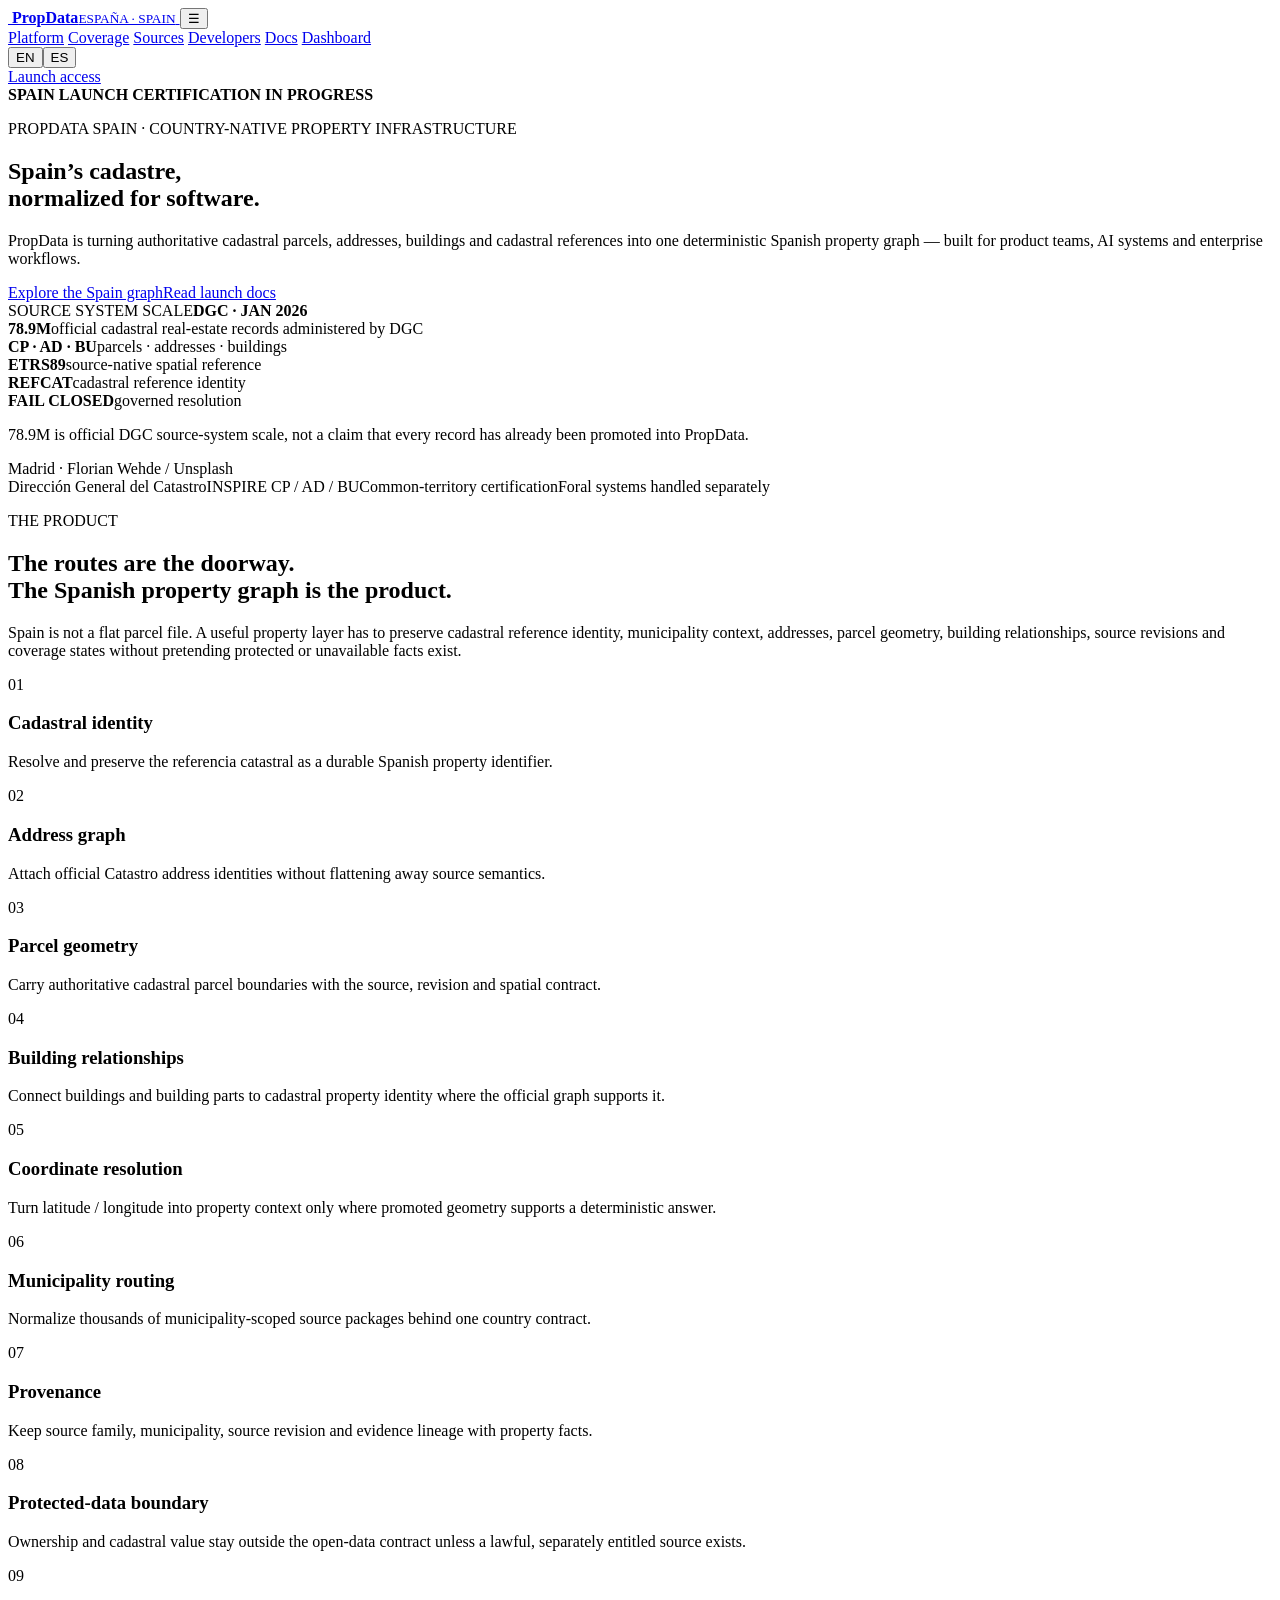
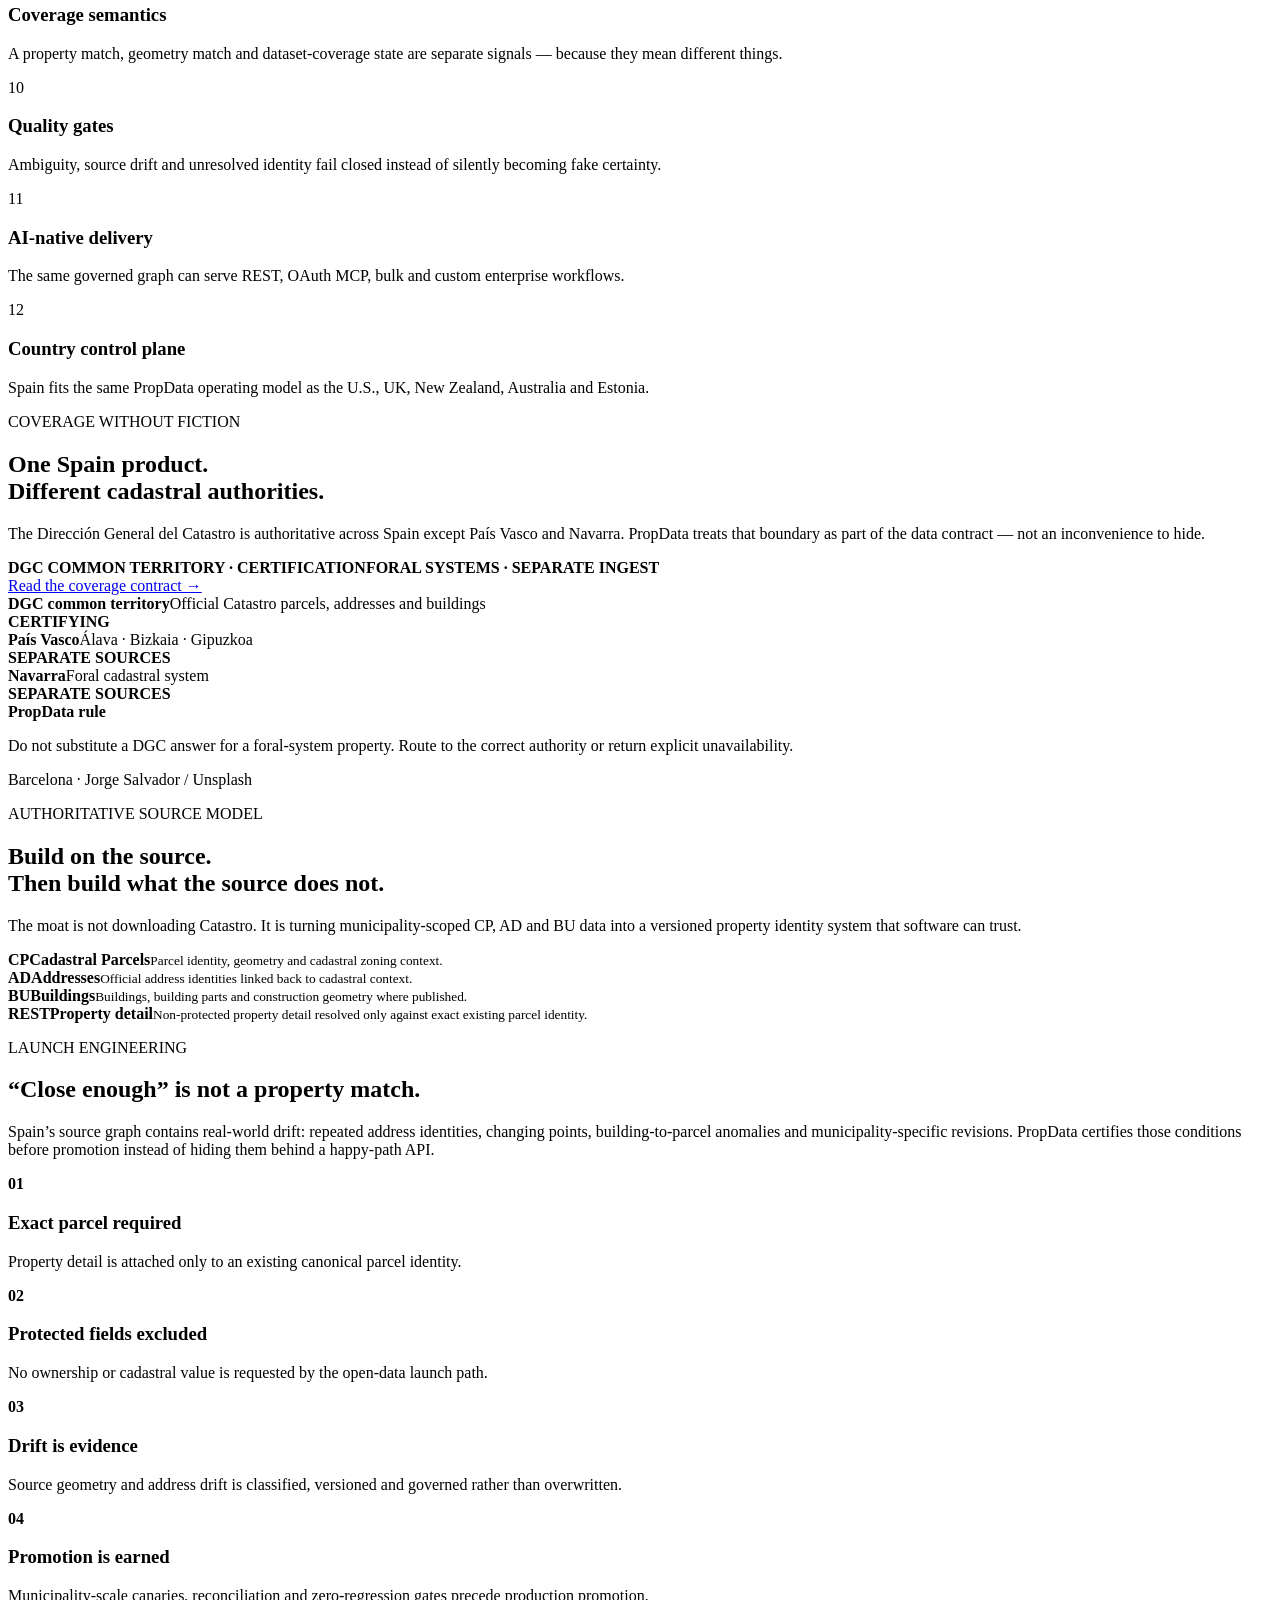
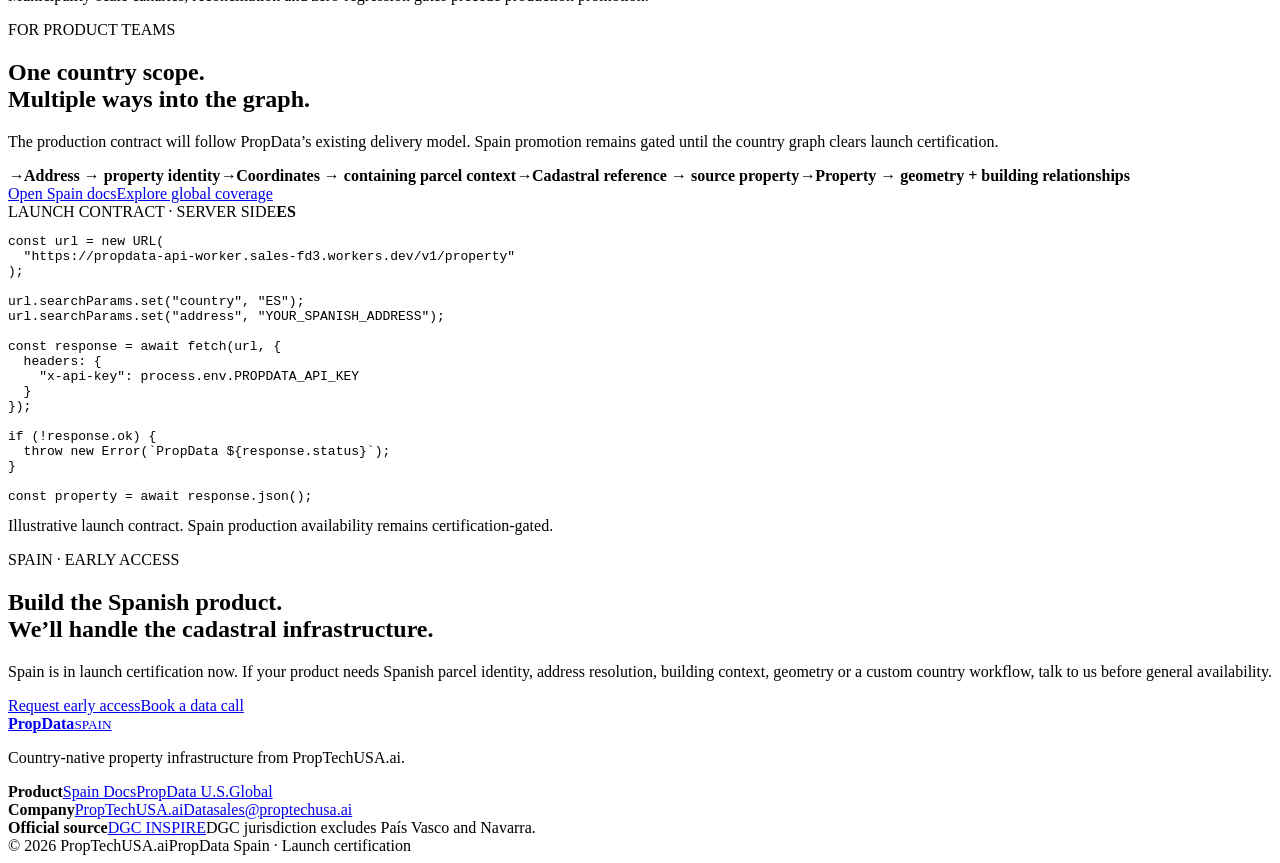
==== index.html @ 620a2d93 "Launch PropData Spain premium country site" ====
<!doctype html>
<html lang="en" data-lang="en">
<head>
<meta charset="utf-8">
<meta name="viewport" content="width=device-width,initial-scale=1,viewport-fit=cover">
<title>PropData Spain | Catastro Property Intelligence API</title>
<meta name="description" content="PropData Spain is the country-native property intelligence layer built on Spain's authoritative cadastral parcels, addresses, buildings and cadastral references — normalized for software, AI and enterprise workflows.">
<meta name="theme-color" content="#fffaf3">
<meta name="color-scheme" content="light">
<link rel="canonical" href="https://spain.proptechusa.ai/">
<link rel="icon" href="/favicon.svg" type="image/svg+xml">
<meta property="og:type" content="website">
<meta property="og:title" content="PropData Spain | Spain's cadastre, normalized for software">
<meta property="og:description" content="Country-native cadastral identity, addresses, buildings, geometry, provenance and governed delivery for Spain.">
<meta property="og:url" content="https://spain.proptechusa.ai/">
<meta property="og:image" content="https://images.unsplash.com/photo-1539037116277-4db20889f2d4?auto=format&fit=crop&fm=jpg&q=82&w=1800">
<meta name="twitter:card" content="summary_large_image">
<meta name="twitter:title" content="PropData Spain">
<meta name="twitter:description" content="Spain's cadastre, normalized for software.">
<meta name="twitter:image" content="https://images.unsplash.com/photo-1539037116277-4db20889f2d4?auto=format&fit=crop&fm=jpg&q=82&w=1800">
<link rel="stylesheet" href="/site.css">
<script type="application/ld+json">{
  "@context":"https://schema.org",
  "@graph":[
    {"@type":"Organization","@id":"https://proptechusa.ai/#organization","name":"PropTechUSA.ai","url":"https://proptechusa.ai/","email":"sales@proptechusa.ai"},
    {"@type":"WebAPI","name":"PropData Spain","url":"https://spain.proptechusa.ai/","description":"Country-native Spanish cadastral property intelligence for software, AI and enterprise workflows.","provider":{"@id":"https://proptechusa.ai/#organization"},"areaServed":{"@type":"Country","name":"Spain"},"documentation":"https://spain.proptechusa.ai/docs","termsOfService":"https://proptechusa.ai/terms"}
  ]
}</script>
</head>
<body>
<header class="topbar">
  <div class="shell nav-shell">
    <a class="brand" href="/" aria-label="PropData Spain home">
      <img src="/favicon.svg" alt="">
      <span><strong>PropData</strong><small>ESPAÑA · SPAIN</small></span>
    </a>
    <button class="menu" id="menu" type="button" aria-label="Open navigation">☰</button>
    <nav class="nav-links" id="nav">
      <a href="#platform" data-i18n="nav.platform">Platform</a>
      <a href="#coverage" data-i18n="nav.coverage">Coverage</a>
      <a href="#sources" data-i18n="nav.sources">Sources</a>
      <a href="#developers" data-i18n="nav.developers">Developers</a>
      <a href="/docs" data-i18n="nav.docs">Docs</a>
      <a href="https://propdata.proptechusa.ai/dashboard" data-i18n="nav.dashboard">Dashboard</a>
    </nav>
    <div class="nav-actions">
      <div class="lang-switch" aria-label="Language"><button class="active" data-lang="en" type="button">EN</button><button data-lang="es" type="button">ES</button></div>
      <a class="nav-cta" href="#launch" data-i18n="nav.access">Launch access</a>
    </div>
  </div>
</header>
<main>
<section class="hero">
  <div class="hero-image" role="img" aria-label="Aerial view of Gran Via and central Madrid"></div>
  <div class="hero-shade"></div>
  <div class="shell hero-inner">
    <div class="hero-copy">
      <div class="status-chip"><span></span><b data-i18n="hero.status">SPAIN LAUNCH CERTIFICATION IN PROGRESS</b></div>
      <p class="eyebrow light" data-i18n="hero.eyebrow">PROPDATA SPAIN · COUNTRY-NATIVE PROPERTY INFRASTRUCTURE</p>
      <h1 data-i18n="hero.title">Spain’s cadastre,<br>normalized for software.</h1>
      <p class="hero-lede" data-i18n="hero.lede">PropData is turning authoritative cadastral parcels, addresses, buildings and cadastral references into one deterministic Spanish property graph — built for product teams, AI systems and enterprise workflows.</p>
      <div class="hero-actions"><a class="btn primary" href="#platform" data-i18n="hero.cta1">Explore the Spain graph</a><a class="btn ghost" href="/docs" data-i18n="hero.cta2">Read launch docs</a></div>
    </div>
    <aside class="hero-proof" aria-label="Spain source and launch facts">
      <div class="proof-head"><span data-i18n="proof.label">SOURCE SYSTEM SCALE</span><b>DGC · JAN 2026</b></div>
      <div class="proof-stat"><strong>78.9M</strong><span data-i18n="proof.records">official cadastral real-estate records administered by DGC</span></div>
      <div class="proof-grid">
        <div><b>CP · AD · BU</b><span data-i18n="proof.families">parcels · addresses · buildings</span></div>
        <div><b>ETRS89</b><span data-i18n="proof.crs">source-native spatial reference</span></div>
        <div><b>REFCAT</b><span data-i18n="proof.id">cadastral reference identity</span></div>
        <div><b>FAIL CLOSED</b><span data-i18n="proof.governance">governed resolution</span></div>
      </div>
      <p class="proof-note" data-i18n="proof.note">78.9M is official DGC source-system scale, not a claim that every record has already been promoted into PropData.</p>
    </aside>
  </div>
  <div class="source-credit">Madrid · Florian Wehde / Unsplash</div>
</section>
<section class="signal-strip"><div class="shell signal-inner"><span>Dirección General del Catastro</span><i></i><span>INSPIRE CP / AD / BU</span><i></i><span data-i18n="signal.common">Common-territory certification</span><i></i><span data-i18n="signal.foral">Foral systems handled separately</span></div></section>

<section class="section intro" id="platform">
  <div class="shell">
    <div class="section-head split"><div><p class="eyebrow" data-i18n="platform.eyebrow">THE PRODUCT</p><h2 data-i18n="platform.title">The routes are the doorway.<br>The Spanish property graph is the product.</h2></div><p data-i18n="platform.copy">Spain is not a flat parcel file. A useful property layer has to preserve cadastral reference identity, municipality context, addresses, parcel geometry, building relationships, source revisions and coverage states without pretending protected or unavailable facts exist.</p></div>
    <div class="cap-grid">
      <article><span>01</span><h3 data-i18n="cap1.title">Cadastral identity</h3><p data-i18n="cap1.copy">Resolve and preserve the referencia catastral as a durable Spanish property identifier.</p></article>
      <article><span>02</span><h3 data-i18n="cap2.title">Address graph</h3><p data-i18n="cap2.copy">Attach official Catastro address identities without flattening away source semantics.</p></article>
      <article><span>03</span><h3 data-i18n="cap3.title">Parcel geometry</h3><p data-i18n="cap3.copy">Carry authoritative cadastral parcel boundaries with the source, revision and spatial contract.</p></article>
      <article><span>04</span><h3 data-i18n="cap4.title">Building relationships</h3><p data-i18n="cap4.copy">Connect buildings and building parts to cadastral property identity where the official graph supports it.</p></article>
      <article><span>05</span><h3 data-i18n="cap5.title">Coordinate resolution</h3><p data-i18n="cap5.copy">Turn latitude / longitude into property context only where promoted geometry supports a deterministic answer.</p></article>
      <article><span>06</span><h3 data-i18n="cap6.title">Municipality routing</h3><p data-i18n="cap6.copy">Normalize thousands of municipality-scoped source packages behind one country contract.</p></article>
      <article><span>07</span><h3 data-i18n="cap7.title">Provenance</h3><p data-i18n="cap7.copy">Keep source family, municipality, source revision and evidence lineage with property facts.</p></article>
      <article><span>08</span><h3 data-i18n="cap8.title">Protected-data boundary</h3><p data-i18n="cap8.copy">Ownership and cadastral value stay outside the open-data contract unless a lawful, separately entitled source exists.</p></article>
      <article><span>09</span><h3 data-i18n="cap9.title">Coverage semantics</h3><p data-i18n="cap9.copy">A property match, geometry match and dataset-coverage state are separate signals — because they mean different things.</p></article>
      <article><span>10</span><h3 data-i18n="cap10.title">Quality gates</h3><p data-i18n="cap10.copy">Ambiguity, source drift and unresolved identity fail closed instead of silently becoming fake certainty.</p></article>
      <article><span>11</span><h3 data-i18n="cap11.title">AI-native delivery</h3><p data-i18n="cap11.copy">The same governed graph can serve REST, OAuth MCP, bulk and custom enterprise workflows.</p></article>
      <article><span>12</span><h3 data-i18n="cap12.title">Country control plane</h3><p data-i18n="cap12.copy">Spain fits the same PropData operating model as the U.S., UK, New Zealand, Australia and Estonia.</p></article>
    </div>
  </div>
</section>

<section class="section territory" id="coverage">
  <div class="shell territory-grid">
    <div class="territory-copy"><p class="eyebrow" data-i18n="coverage.eyebrow">COVERAGE WITHOUT FICTION</p><h2 data-i18n="coverage.title">One Spain product.<br>Different cadastral authorities.</h2><p data-i18n="coverage.copy">The Dirección General del Catastro is authoritative across Spain except País Vasco and Navarra. PropData treats that boundary as part of the data contract — not an inconvenience to hide.</p><div class="coverage-legend"><span class="live"><i></i><b data-i18n="coverage.live">DGC COMMON TERRITORY · CERTIFICATION</b></span><span class="next"><i></i><b data-i18n="coverage.next">FORAL SYSTEMS · SEPARATE INGEST</b></span></div><a class="text-link" href="/docs#coverage" data-i18n="coverage.link">Read the coverage contract →</a></div>
    <div class="territory-panel">
      <div class="territory-row primary"><div><b data-i18n="coverage.dgc">DGC common territory</b><span data-i18n="coverage.dgcCopy">Official Catastro parcels, addresses and buildings</span></div><strong data-i18n="coverage.certifying">CERTIFYING</strong></div>
      <div class="territory-row"><div><b>País Vasco</b><span>Álava · Bizkaia · Gipuzkoa</span></div><strong data-i18n="coverage.separate">SEPARATE SOURCES</strong></div>
      <div class="territory-row"><div><b>Navarra</b><span data-i18n="coverage.navarraCopy">Foral cadastral system</span></div><strong data-i18n="coverage.separate">SEPARATE SOURCES</strong></div>
      <div class="territory-foot"><b data-i18n="coverage.rule">PropData rule</b><p data-i18n="coverage.ruleCopy">Do not substitute a DGC answer for a foral-system property. Route to the correct authority or return explicit unavailability.</p></div>
    </div>
  </div>
</section>

<section class="section source-section" id="sources">
  <div class="shell">
    <div class="source-grid">
      <div class="source-image" role="img" aria-label="Aerial view of Eixample in Barcelona"><span>Barcelona · Jorge Salvador / Unsplash</span></div>
      <div class="source-copy"><p class="eyebrow" data-i18n="sources.eyebrow">AUTHORITATIVE SOURCE MODEL</p><h2 data-i18n="sources.title">Build on the source.<br>Then build what the source does not.</h2><p data-i18n="sources.copy">The moat is not downloading Catastro. It is turning municipality-scoped CP, AD and BU data into a versioned property identity system that software can trust.</p><div class="source-list"><div><b>CP</b><span><strong data-i18n="sources.cp">Cadastral Parcels</strong><small data-i18n="sources.cpCopy">Parcel identity, geometry and cadastral zoning context.</small></span></div><div><b>AD</b><span><strong data-i18n="sources.ad">Addresses</strong><small data-i18n="sources.adCopy">Official address identities linked back to cadastral context.</small></span></div><div><b>BU</b><span><strong data-i18n="sources.bu">Buildings</strong><small data-i18n="sources.buCopy">Buildings, building parts and construction geometry where published.</small></span></div><div><b>REST</b><span><strong data-i18n="sources.rest">Property detail</strong><small data-i18n="sources.restCopy">Non-protected property detail resolved only against exact existing parcel identity.</small></span></div></div></div>
    </div>
  </div>
</section>

<section class="section engineering">
  <div class="shell">
    <div class="section-head split"><div><p class="eyebrow" data-i18n="engineering.eyebrow">LAUNCH ENGINEERING</p><h2 data-i18n="engineering.title">“Close enough” is not a property match.</h2></div><p data-i18n="engineering.copy">Spain’s source graph contains real-world drift: repeated address identities, changing points, building-to-parcel anomalies and municipality-specific revisions. PropData certifies those conditions before promotion instead of hiding them behind a happy-path API.</p></div>
    <div class="engineering-grid"><article><b>01</b><h3 data-i18n="eng1.title">Exact parcel required</h3><p data-i18n="eng1.copy">Property detail is attached only to an existing canonical parcel identity.</p></article><article><b>02</b><h3 data-i18n="eng2.title">Protected fields excluded</h3><p data-i18n="eng2.copy">No ownership or cadastral value is requested by the open-data launch path.</p></article><article><b>03</b><h3 data-i18n="eng3.title">Drift is evidence</h3><p data-i18n="eng3.copy">Source geometry and address drift is classified, versioned and governed rather than overwritten.</p></article><article><b>04</b><h3 data-i18n="eng4.title">Promotion is earned</h3><p data-i18n="eng4.copy">Municipality-scale canaries, reconciliation and zero-regression gates precede production promotion.</p></article></div>
  </div>
</section>

<section class="section developers" id="developers">
  <div class="shell dev-grid">
    <div><p class="eyebrow" data-i18n="developers.eyebrow">FOR PRODUCT TEAMS</p><h2 data-i18n="developers.title">One country scope.<br>Multiple ways into the graph.</h2><p data-i18n="developers.copy">The production contract will follow PropData’s existing delivery model. Spain promotion remains gated until the country graph clears launch certification.</p><div class="dev-points"><span><i>→</i><b data-i18n="developers.p1">Address → property identity</b></span><span><i>→</i><b data-i18n="developers.p2">Coordinates → containing parcel context</b></span><span><i>→</i><b data-i18n="developers.p3">Cadastral reference → source property</b></span><span><i>→</i><b data-i18n="developers.p4">Property → geometry + building relationships</b></span></div><div class="hero-actions"><a class="btn dark" href="/docs" data-i18n="developers.docs">Open Spain docs</a><a class="btn outline" href="https://global.proptechusa.ai/" data-i18n="developers.global">Explore global coverage</a></div></div>
    <div class="code-window"><div class="code-head"><span>LAUNCH CONTRACT · SERVER SIDE</span><b>ES</b></div><pre><code>const url = new URL(
  "https://propdata-api-worker.sales-fd3.workers.dev/v1/property"
);

url.searchParams.set("country", "ES");
url.searchParams.set("address", "YOUR_SPANISH_ADDRESS");

const response = await fetch(url, {
  headers: {
    "x-api-key": process.env.PROPDATA_API_KEY
  }
});

if (!response.ok) {
  throw new Error(`PropData ${response.status}`);
}

const property = await response.json();</code></pre><div class="code-foot" data-i18n="developers.codeNote">Illustrative launch contract. Spain production availability remains certification-gated.</div></div>
  </div>
</section>

<section class="section launch" id="launch">
  <div class="shell launch-card"><div><p class="eyebrow light" data-i18n="launch.eyebrow">SPAIN · EARLY ACCESS</p><h2 data-i18n="launch.title">Build the Spanish product.<br>We’ll handle the cadastral infrastructure.</h2><p data-i18n="launch.copy">Spain is in launch certification now. If your product needs Spanish parcel identity, address resolution, building context, geometry or a custom country workflow, talk to us before general availability.</p></div><div class="launch-actions"><a class="btn white" href="mailto:sales@proptechusa.ai?subject=PropData%20Spain%20Early%20Access" data-i18n="launch.cta1">Request early access</a><a class="btn transparent" href="https://calendly.com/proptechusa" data-i18n="launch.cta2">Book a data call</a></div></div>
</section>
</main>
<footer class="footer"><div class="shell footer-grid"><div><a class="brand footer-brand" href="/"><img src="/favicon.svg" alt=""><span><strong>PropData</strong><small>SPAIN</small></span></a><p data-i18n="footer.copy">Country-native property infrastructure from PropTechUSA.ai.</p></div><div><b data-i18n="footer.product">Product</b><a href="/docs">Spain Docs</a><a href="https://propdata.proptechusa.ai/">PropData U.S.</a><a href="https://global.proptechusa.ai/">Global</a></div><div><b data-i18n="footer.company">Company</b><a href="https://proptechusa.ai/">PropTechUSA.ai</a><a href="https://data.proptechusa.ai/">Data</a><a href="mailto:sales@proptechusa.ai">sales@proptechusa.ai</a></div><div><b data-i18n="footer.source">Official source</b><a href="https://www.catastro.hacienda.gob.es/webinspire/index.html" rel="noopener">DGC INSPIRE</a><span data-i18n="footer.boundary">DGC jurisdiction excludes País Vasco and Navarra.</span></div></div><div class="shell footer-bottom"><span>© 2026 PropTechUSA.ai</span><span>PropData Spain · Launch certification</span></div></footer>
<script src="/site.js" defer></script>
</body>
</html>
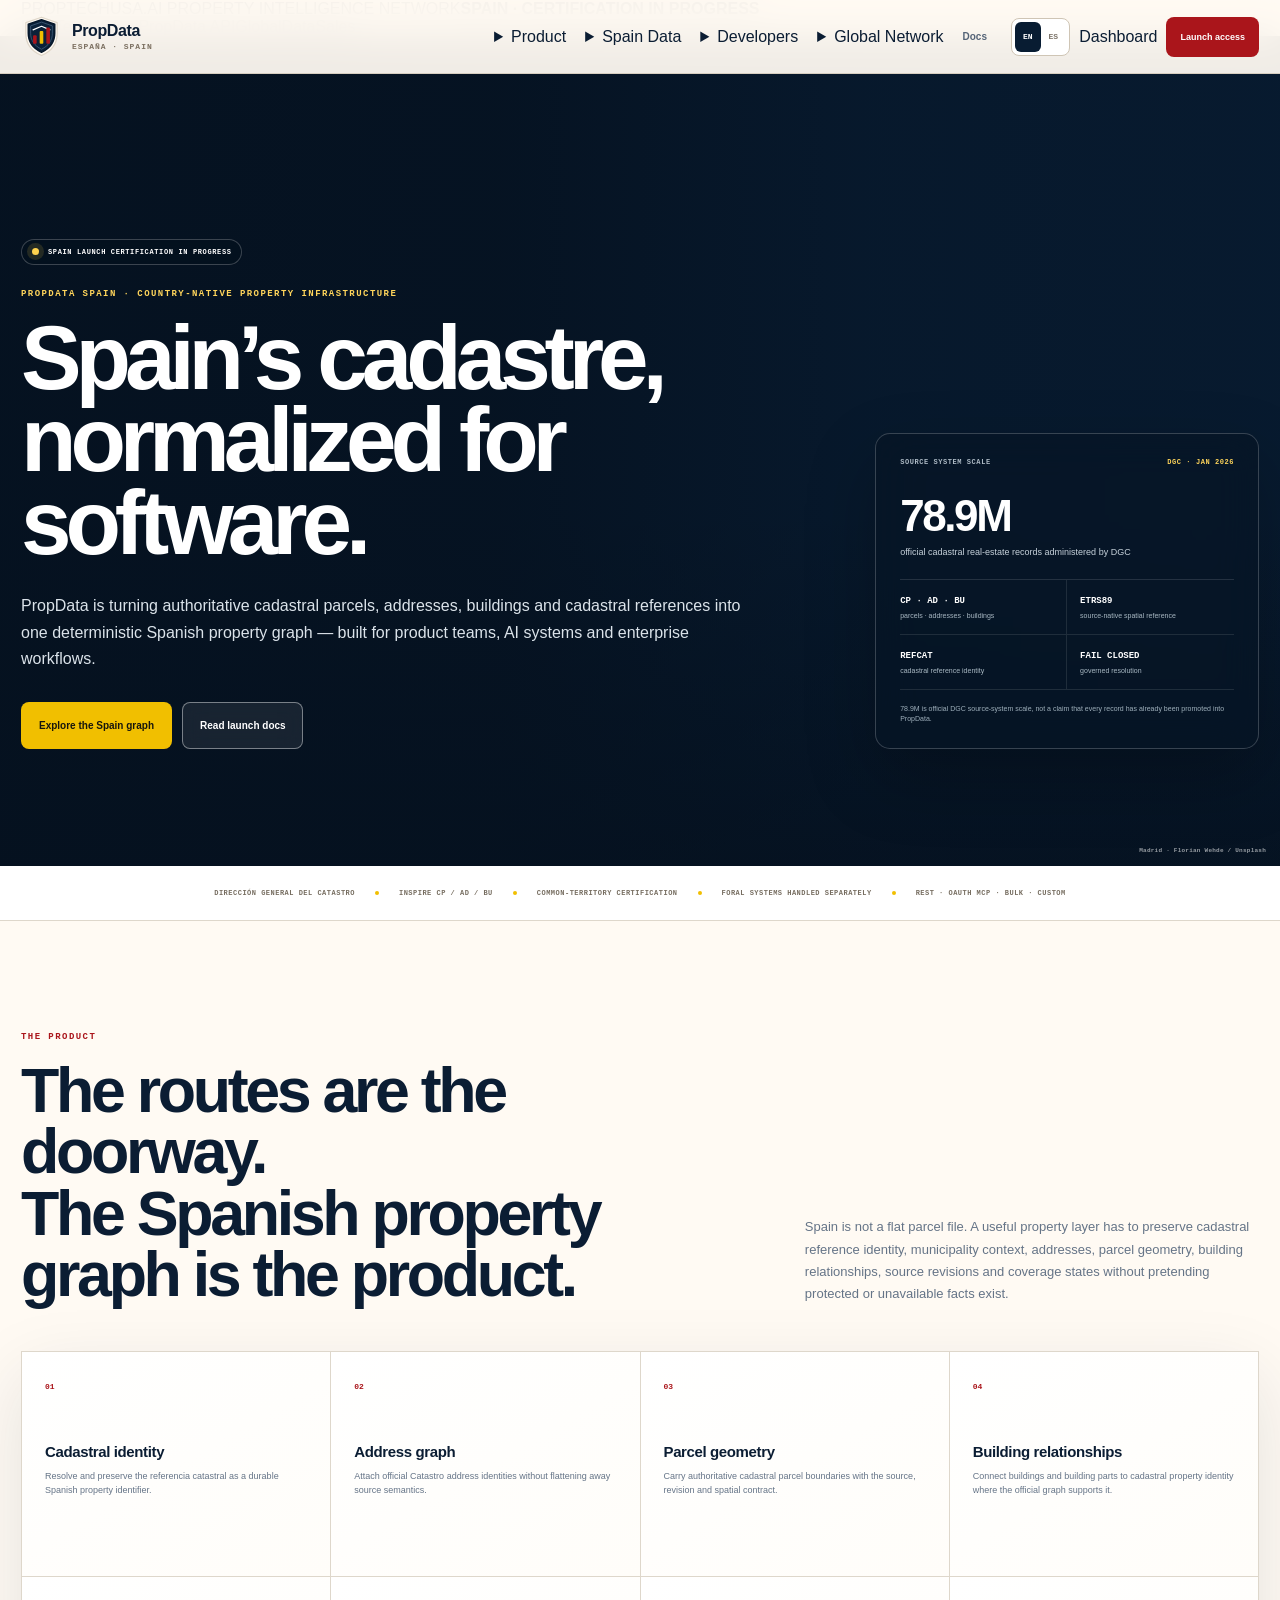
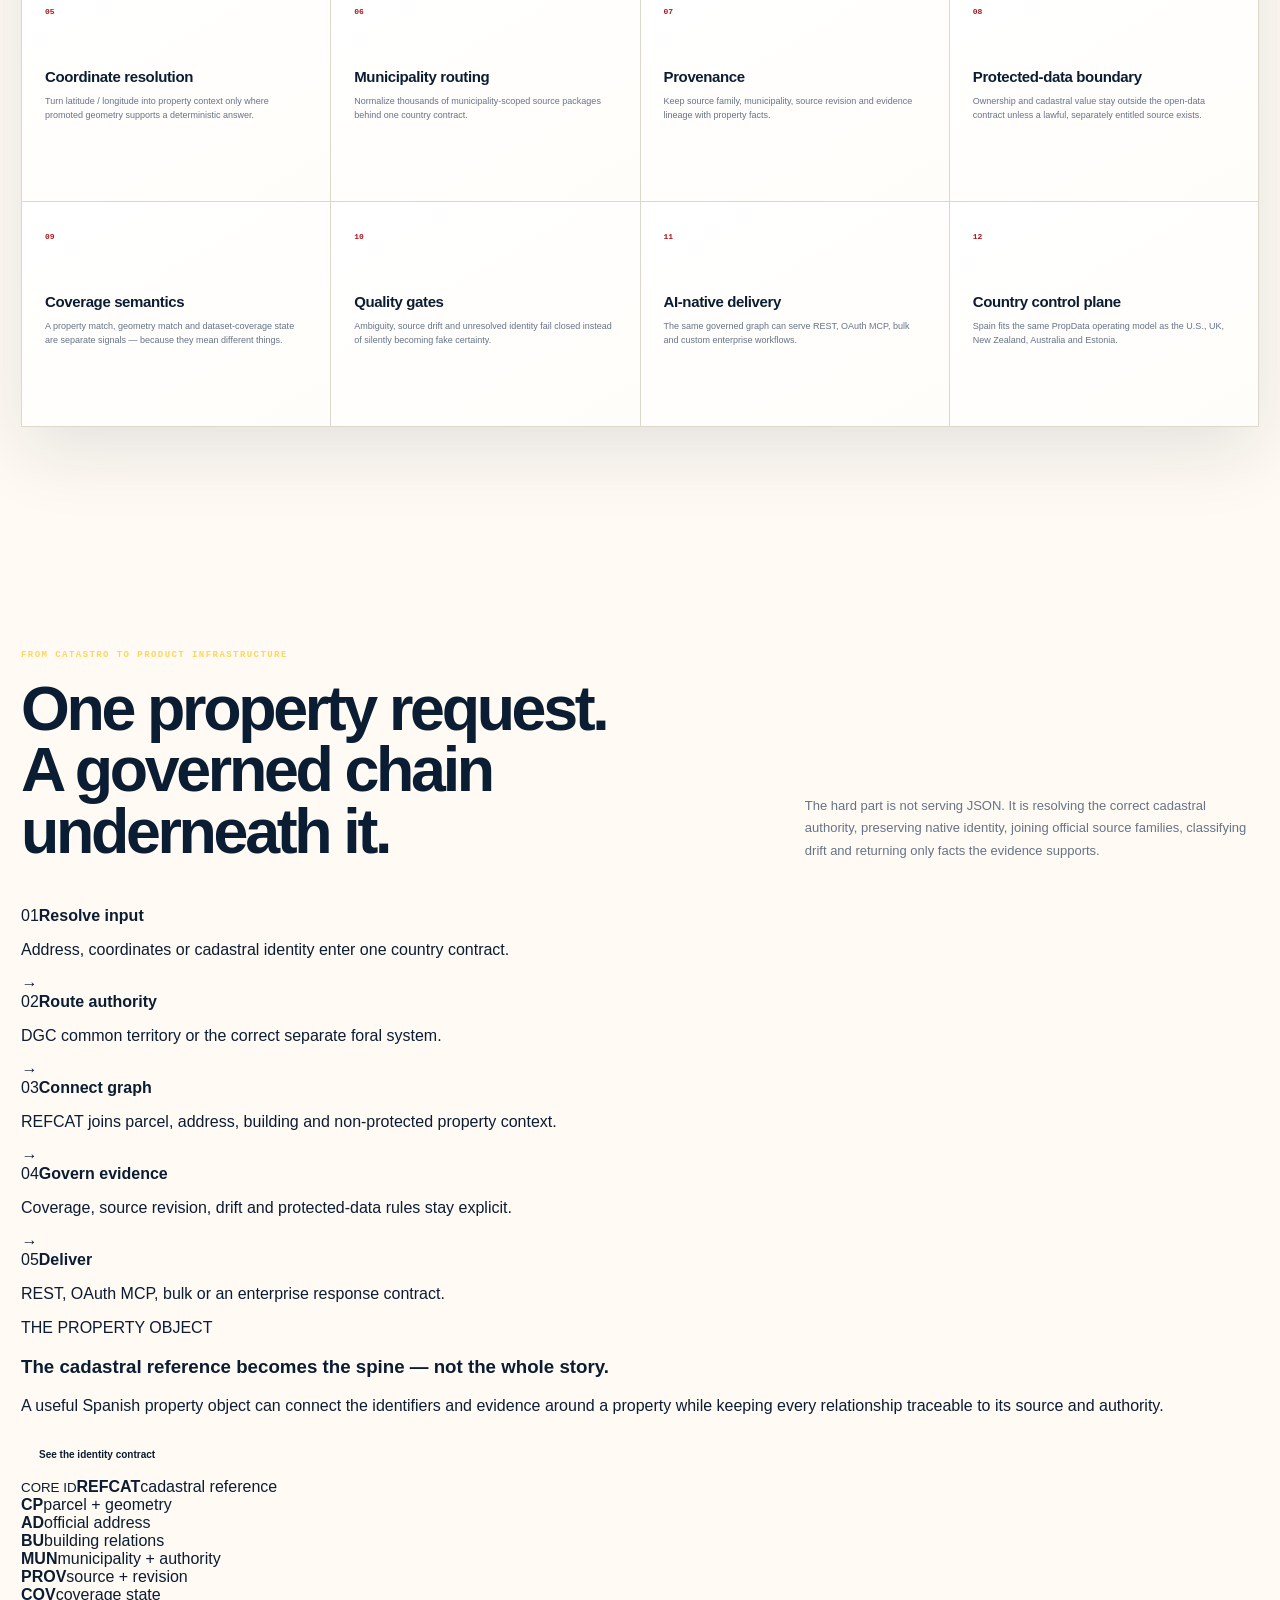
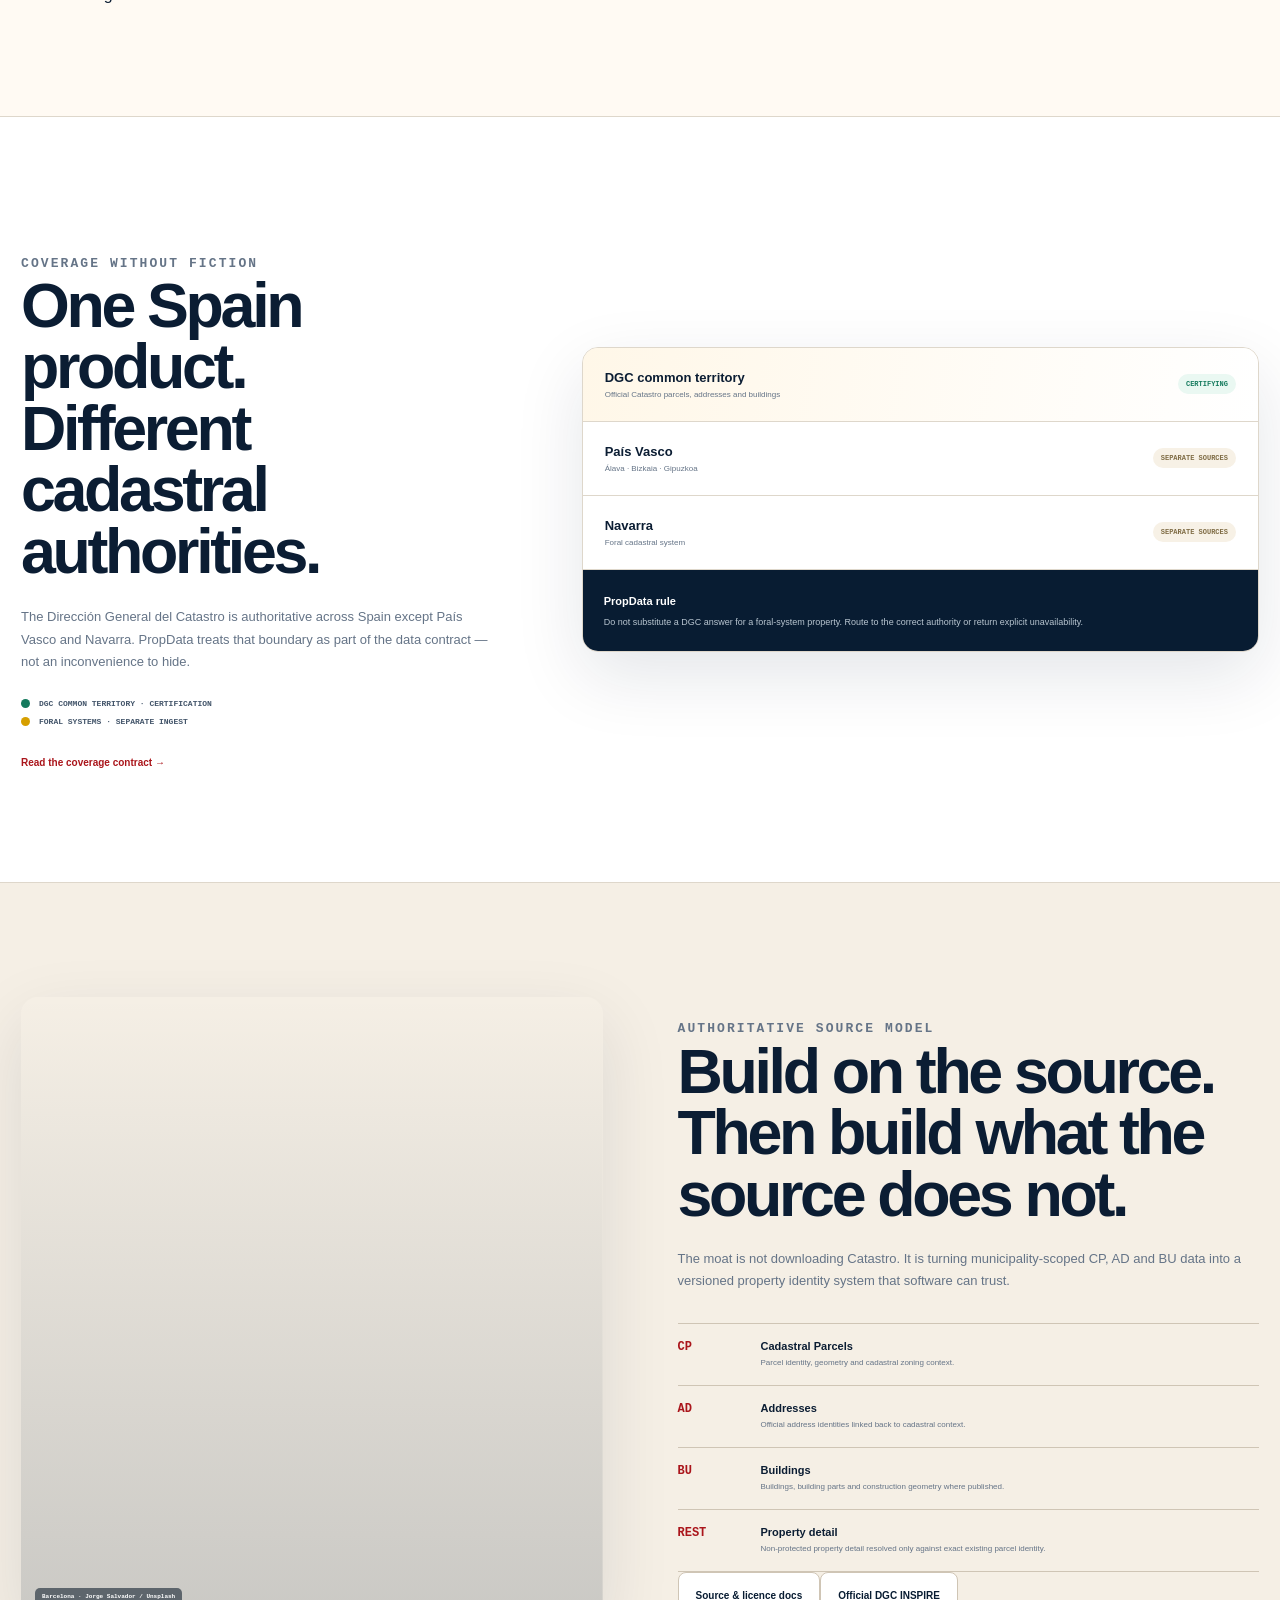
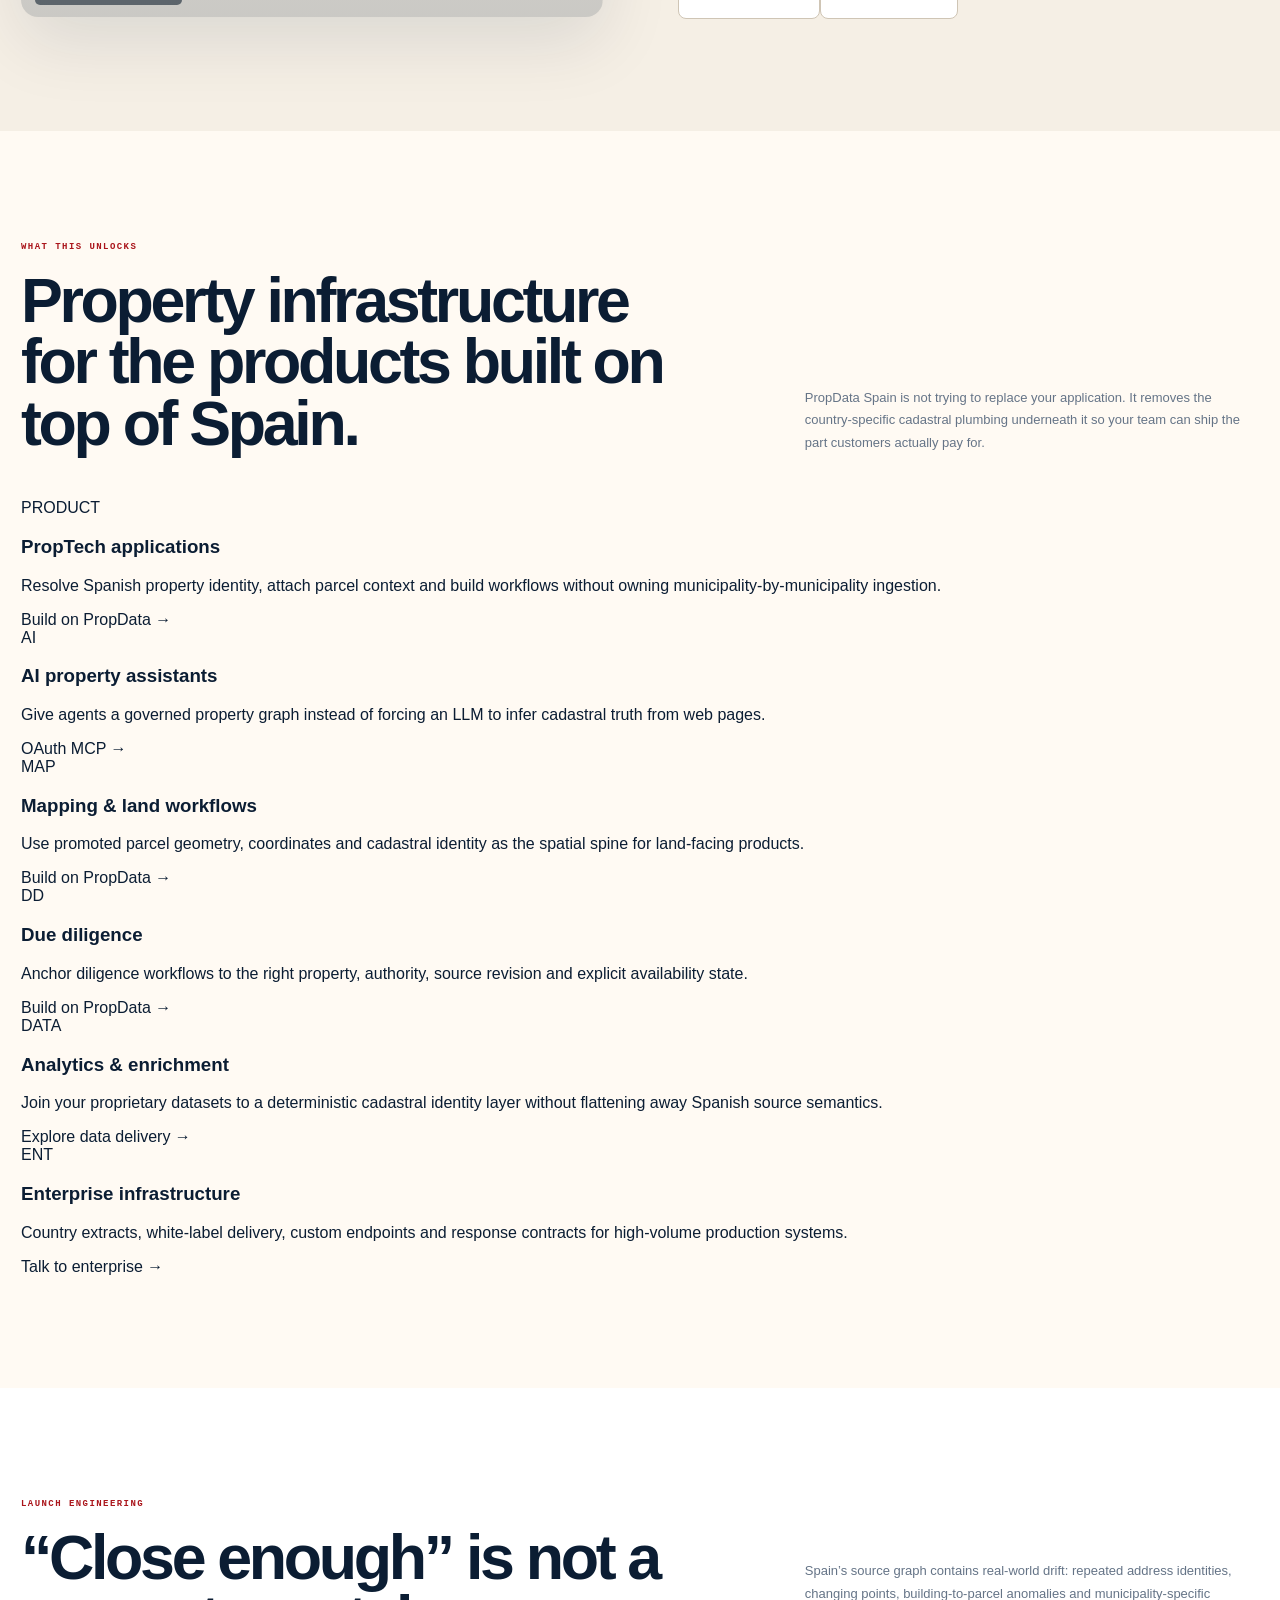
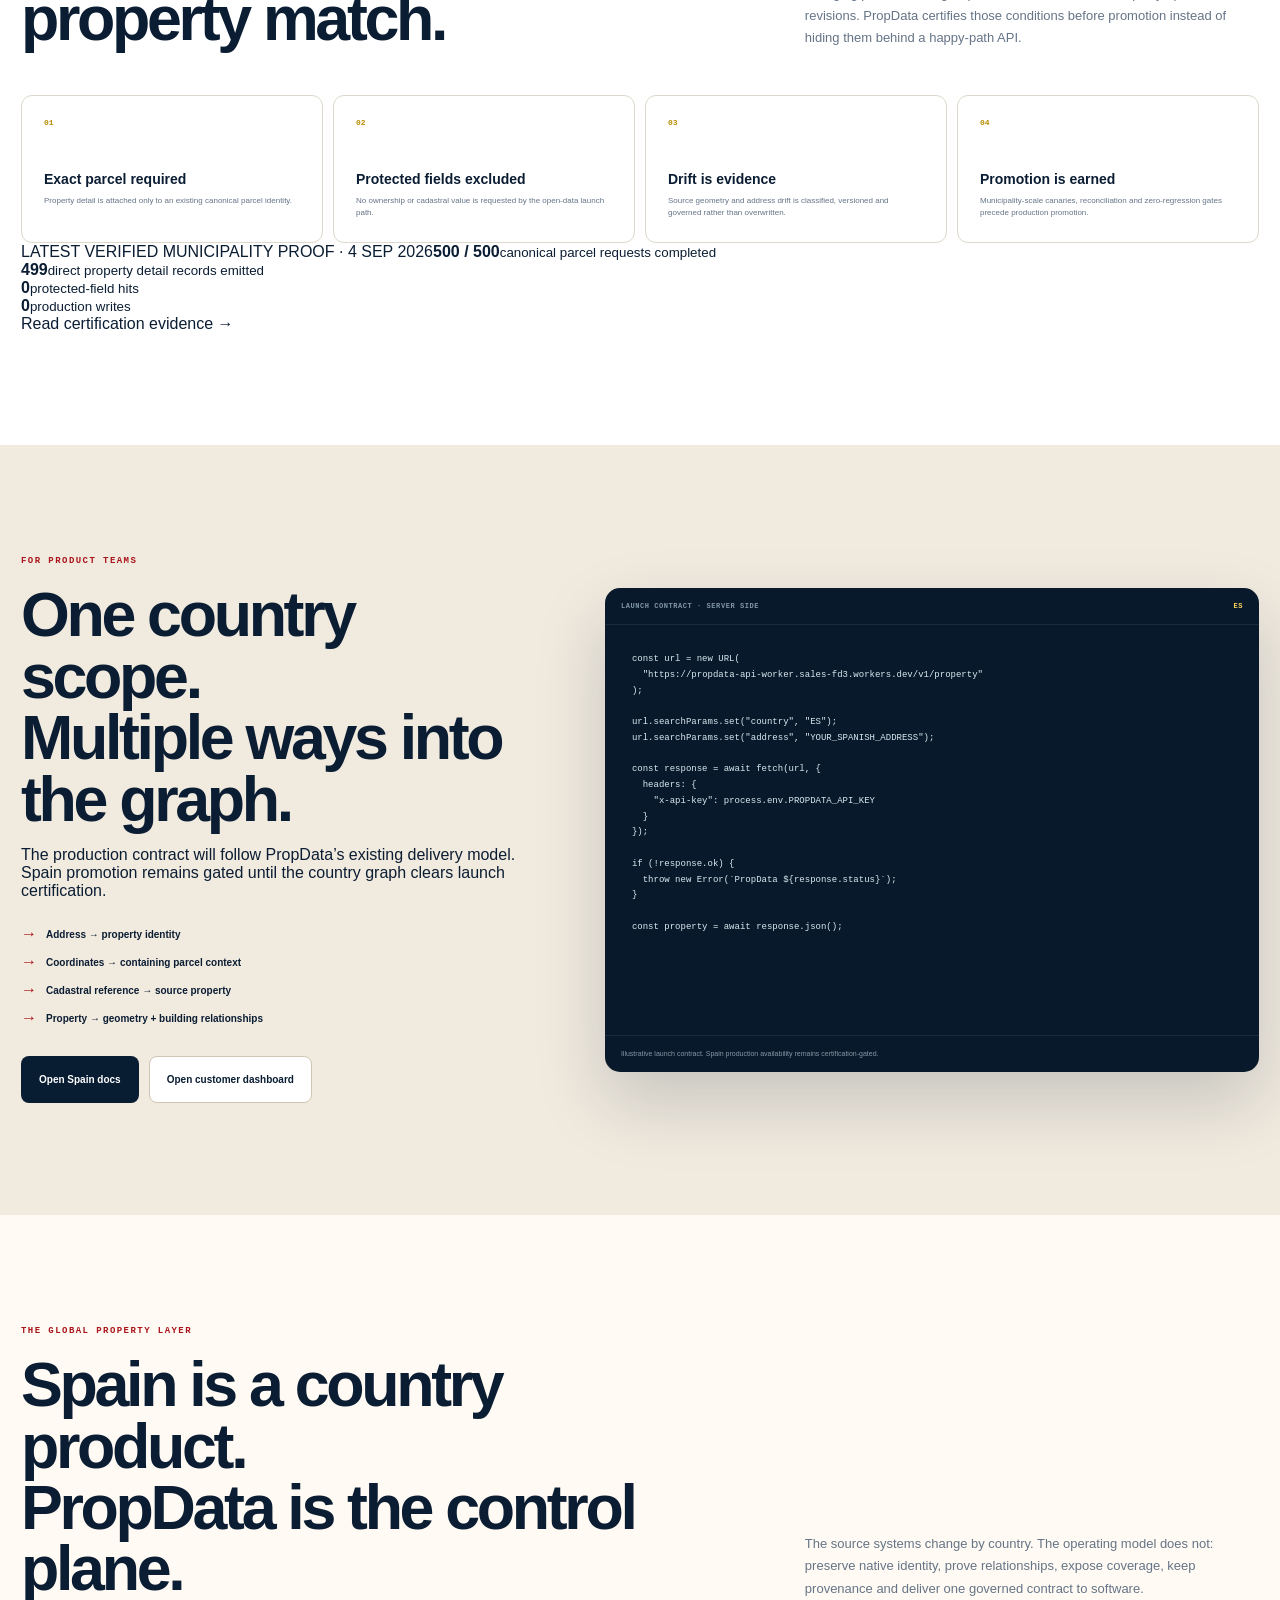
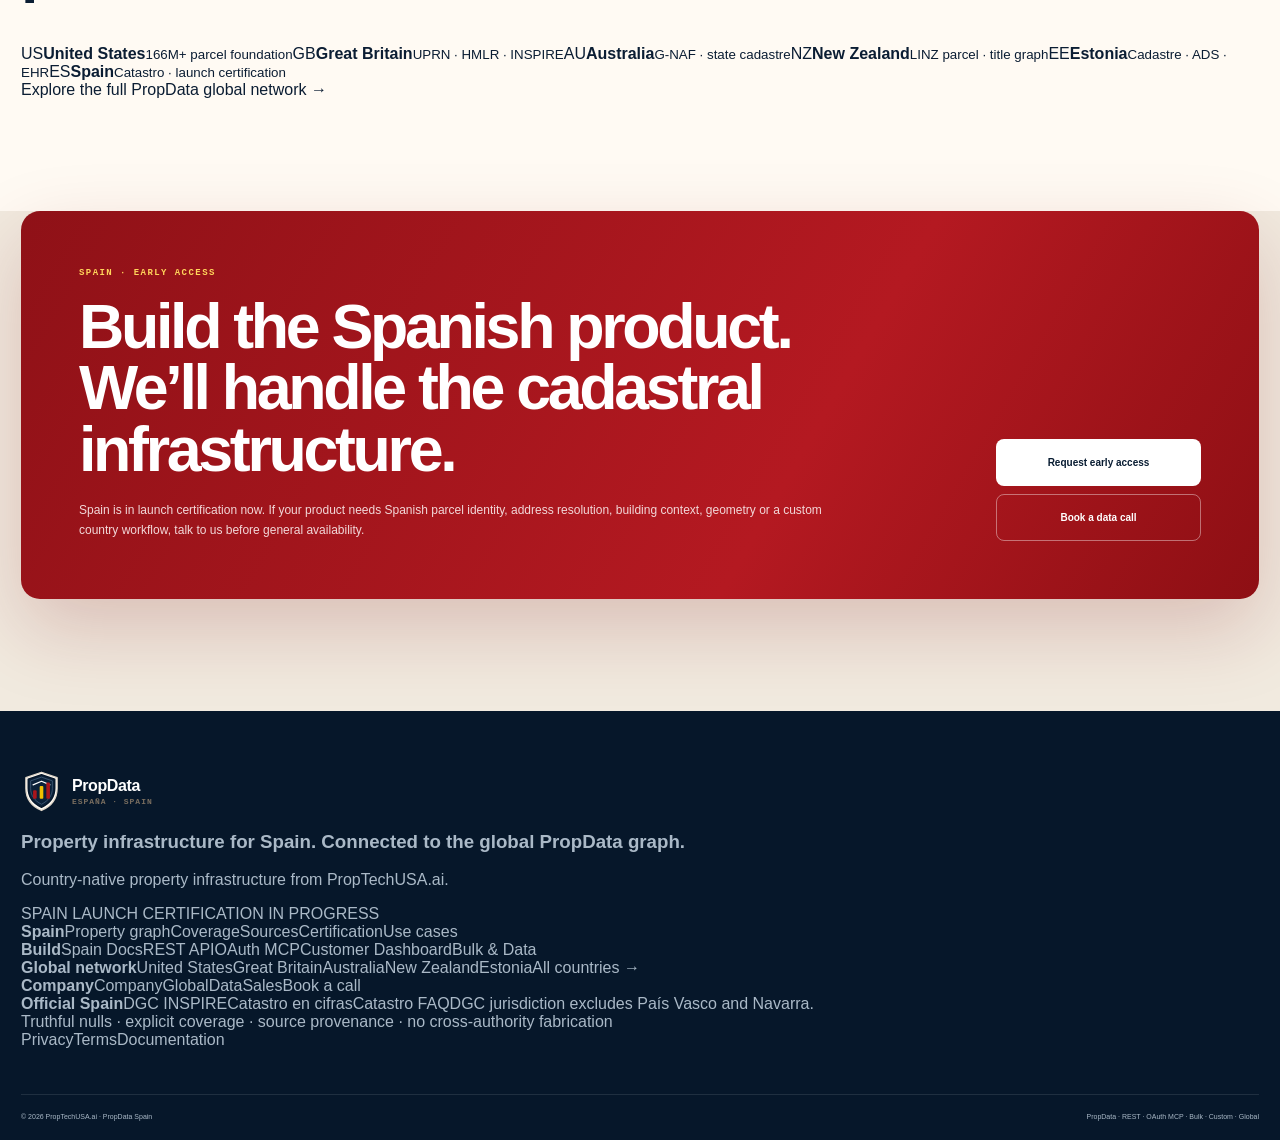
==== commit 0622d5c9: "Deepen Spain platform with global navigation and ecosystem footer" ====
--- a/index.html
+++ b/index.html
@@ -19,116 +19,54 @@
 <meta name="twitter:description" content="Spain's cadastre, normalized for software.">
 <meta name="twitter:image" content="https://images.unsplash.com/photo-1539037116277-4db20889f2d4?auto=format&fit=crop&fm=jpg&q=82&w=1800">
 <link rel="stylesheet" href="/site.css">
-<script type="application/ld+json">{
-  "@context":"https://schema.org",
-  "@graph":[
-    {"@type":"Organization","@id":"https://proptechusa.ai/#organization","name":"PropTechUSA.ai","url":"https://proptechusa.ai/","email":"sales@proptechusa.ai"},
-    {"@type":"WebAPI","name":"PropData Spain","url":"https://spain.proptechusa.ai/","description":"Country-native Spanish cadastral property intelligence for software, AI and enterprise workflows.","provider":{"@id":"https://proptechusa.ai/#organization"},"areaServed":{"@type":"Country","name":"Spain"},"documentation":"https://spain.proptechusa.ai/docs","termsOfService":"https://proptechusa.ai/terms"}
-  ]
-}</script>
+<script type="application/ld+json">{"@context":"https://schema.org","@graph":[{"@type":"Organization","@id":"https://proptechusa.ai/#organization","name":"PropTechUSA.ai","url":"https://proptechusa.ai/","email":"sales@proptechusa.ai"},{"@type":"WebAPI","name":"PropData Spain","url":"https://spain.proptechusa.ai/","description":"Country-native Spanish cadastral property intelligence for software, AI and enterprise workflows.","provider":{"@id":"https://proptechusa.ai/#organization"},"areaServed":{"@type":"Country","name":"Spain"},"documentation":"https://spain.proptechusa.ai/docs","termsOfService":"https://proptechusa.ai/terms"}]}</script>
 </head>
 <body>
-<header class="topbar">
-  <div class="shell nav-shell">
-    <a class="brand" href="/" aria-label="PropData Spain home">
-      <img src="/favicon.svg" alt="">
-      <span><strong>PropData</strong><small>ESPAÑA · SPAIN</small></span>
-    </a>
-    <button class="menu" id="menu" type="button" aria-label="Open navigation">☰</button>
-    <nav class="nav-links" id="nav">
-      <a href="#platform" data-i18n="nav.platform">Platform</a>
-      <a href="#coverage" data-i18n="nav.coverage">Coverage</a>
-      <a href="#sources" data-i18n="nav.sources">Sources</a>
-      <a href="#developers" data-i18n="nav.developers">Developers</a>
-      <a href="/docs" data-i18n="nav.docs">Docs</a>
-      <a href="https://propdata.proptechusa.ai/dashboard" data-i18n="nav.dashboard">Dashboard</a>
-    </nav>
-    <div class="nav-actions">
-      <div class="lang-switch" aria-label="Language"><button class="active" data-lang="en" type="button">EN</button><button data-lang="es" type="button">ES</button></div>
-      <a class="nav-cta" href="#launch" data-i18n="nav.access">Launch access</a>
+<header class="site-header">
+  <div class="utility-bar">
+    <div class="shell utility-inner">
+      <div class="utility-left"><span data-i18n="utility.network">PROPTECHUSA.AI PROPERTY INTELLIGENCE NETWORK</span><span class="utility-status"><i></i><b data-i18n="utility.status">SPAIN · CERTIFICATION IN PROGRESS</b></span></div>
+      <nav class="utility-links" aria-label="PropTechUSA ecosystem"><a href="https://proptechusa.ai/">PropTechUSA.ai</a><a href="https://propdata.proptechusa.ai/">PropData API</a><a href="https://global.proptechusa.ai/">Global</a><a href="https://data.proptechusa.ai/">Data</a><a href="mailto:sales@proptechusa.ai">Sales</a></nav>
+    </div>
+  </div>
+  <div class="topbar">
+    <div class="shell nav-shell">
+      <a class="brand" href="/" aria-label="PropData Spain home"><img src="/favicon.svg" alt=""><span><strong>PropData</strong><small>ESPAÑA · SPAIN</small></span></a>
+      <button class="menu" id="menu" type="button" aria-label="Open navigation">☰</button>
+      <nav class="nav-links" id="nav" aria-label="Primary navigation">
+        <details class="nav-group"><summary data-i18n="nav.product">Product</summary><div class="mega mega-product"><div><span class="mega-label" data-i18n="mega.productLabel">SPAIN PROPERTY GRAPH</span><a href="#platform"><b data-i18n="mega.graph">Property graph</b><small data-i18n="mega.graphCopy">Identity, addresses, buildings and parcel geometry.</small></a><a href="#architecture"><b data-i18n="mega.arch">Architecture</b><small data-i18n="mega.archCopy">How official source data becomes governed infrastructure.</small></a></div><div><span class="mega-label" data-i18n="mega.controlLabel">CONTROL LAYER</span><a href="#engineering"><b data-i18n="mega.governance">Governance</b><small data-i18n="mega.governanceCopy">Fail-closed identity, drift evidence and promotion gates.</small></a><a href="#use-cases"><b data-i18n="mega.useCases">Use cases</b><small data-i18n="mega.useCasesCopy">Product, AI, mapping, diligence and enterprise workflows.</small></a></div></div></details>
+        <details class="nav-group"><summary data-i18n="nav.data">Spain Data</summary><div class="mega"><div><span class="mega-label" data-i18n="mega.coverageLabel">AUTHORITY MODEL</span><a href="#coverage"><b data-i18n="mega.coverage">Coverage</b><small data-i18n="mega.coverageCopy">DGC common territory and separate foral systems.</small></a><a href="#sources"><b data-i18n="mega.sources">Sources</b><small data-i18n="mega.sourcesCopy">Catastro CP, AD, BU and non-protected detail.</small></a></div><div><span class="mega-label" data-i18n="mega.identityLabel">IDENTITY</span><a href="#platform"><b>REFCAT</b><small data-i18n="mega.refcatCopy">Durable referencia catastral joins.</small></a><a href="/docs#protected"><b data-i18n="mega.protected">Protected-data boundary</b><small data-i18n="mega.protectedCopy">Ownership and individualized cadastral value stay outside the open contract.</small></a></div></div></details>
+        <details class="nav-group"><summary data-i18n="nav.developers">Developers</summary><div class="mega"><div><span class="mega-label">BUILD</span><a href="/docs"><b data-i18n="mega.docs">Spain Docs</b><small data-i18n="mega.docsCopy">Country contract, routes, identity and coverage.</small></a><a href="#developers"><b>REST API</b><small data-i18n="mega.restCopy">Server-side PropData delivery with country=ES.</small></a></div><div><span class="mega-label">OPERATE</span><a href="https://propdata.proptechusa.ai/dashboard"><b data-i18n="mega.dashboard">Customer Dashboard</b><small data-i18n="mega.dashboardCopy">Keys, usage, Request Lab, MCP and billing.</small></a><a href="/docs#delivery"><b>OAuth MCP</b><small data-i18n="mega.mcpCopy">AI-native access through the separate OAuth flow.</small></a></div></div></details>
+        <details class="nav-group nav-countries"><summary data-i18n="nav.network">Global Network</summary><div class="mega mega-countries"><a class="country-link us" href="https://propdata.proptechusa.ai/"><b>United States</b><span>166M+ parcel foundation</span></a><a class="country-link" href="https://gb.proptechusa.ai/"><b>Great Britain</b><span>UPRN · HMLR · INSPIRE</span></a><a class="country-link" href="https://au.proptechusa.ai/"><b>Australia</b><span>G-NAF · state cadastre</span></a><a class="country-link" href="https://nz.proptechusa.ai/"><b>New Zealand</b><span>LINZ parcel · title graph</span></a><a class="country-link" href="https://ee.proptechusa.ai/"><b>Estonia</b><span>Cadastre · ADS · EHR</span></a><a class="country-link active-country" href="/"><b>Spain</b><span data-i18n="mega.spainStatus">Catastro · certifying</span></a><a class="country-link all" href="https://global.proptechusa.ai/"><b data-i18n="mega.allCountries">Explore global coverage →</b><span>PropData Global</span></a></div></details>
+        <a class="nav-direct" href="/docs" data-i18n="nav.docs">Docs</a>
+      </nav>
+      <div class="nav-actions"><div class="lang-switch" aria-label="Language"><button class="active" data-lang="en" type="button">EN</button><button data-lang="es" type="button">ES</button></div><a class="dashboard-link" href="https://propdata.proptechusa.ai/dashboard" data-i18n="nav.dashboard">Dashboard</a><a class="nav-cta" href="#launch" data-i18n="nav.access">Launch access</a></div>
     </div>
   </div>
 </header>
 <main>
 <section class="hero">
-  <div class="hero-image" role="img" aria-label="Aerial view of Gran Via and central Madrid"></div>
-  <div class="hero-shade"></div>
-  <div class="shell hero-inner">
-    <div class="hero-copy">
-      <div class="status-chip"><span></span><b data-i18n="hero.status">SPAIN LAUNCH CERTIFICATION IN PROGRESS</b></div>
-      <p class="eyebrow light" data-i18n="hero.eyebrow">PROPDATA SPAIN · COUNTRY-NATIVE PROPERTY INFRASTRUCTURE</p>
-      <h1 data-i18n="hero.title">Spain’s cadastre,<br>normalized for software.</h1>
-      <p class="hero-lede" data-i18n="hero.lede">PropData is turning authoritative cadastral parcels, addresses, buildings and cadastral references into one deterministic Spanish property graph — built for product teams, AI systems and enterprise workflows.</p>
-      <div class="hero-actions"><a class="btn primary" href="#platform" data-i18n="hero.cta1">Explore the Spain graph</a><a class="btn ghost" href="/docs" data-i18n="hero.cta2">Read launch docs</a></div>
-    </div>
-    <aside class="hero-proof" aria-label="Spain source and launch facts">
-      <div class="proof-head"><span data-i18n="proof.label">SOURCE SYSTEM SCALE</span><b>DGC · JAN 2026</b></div>
-      <div class="proof-stat"><strong>78.9M</strong><span data-i18n="proof.records">official cadastral real-estate records administered by DGC</span></div>
-      <div class="proof-grid">
-        <div><b>CP · AD · BU</b><span data-i18n="proof.families">parcels · addresses · buildings</span></div>
-        <div><b>ETRS89</b><span data-i18n="proof.crs">source-native spatial reference</span></div>
-        <div><b>REFCAT</b><span data-i18n="proof.id">cadastral reference identity</span></div>
-        <div><b>FAIL CLOSED</b><span data-i18n="proof.governance">governed resolution</span></div>
-      </div>
-      <p class="proof-note" data-i18n="proof.note">78.9M is official DGC source-system scale, not a claim that every record has already been promoted into PropData.</p>
-    </aside>
-  </div>
-  <div class="source-credit">Madrid · Florian Wehde / Unsplash</div>
+  <div class="hero-image" role="img" aria-label="Aerial view of Gran Via and central Madrid"></div><div class="hero-shade"></div>
+  <div class="shell hero-inner"><div class="hero-copy"><div class="status-chip"><span></span><b data-i18n="hero.status">SPAIN LAUNCH CERTIFICATION IN PROGRESS</b></div><p class="eyebrow light" data-i18n="hero.eyebrow">PROPDATA SPAIN · COUNTRY-NATIVE PROPERTY INFRASTRUCTURE</p><h1 data-i18n="hero.title">Spain’s cadastre,<br>normalized for software.</h1><p class="hero-lede" data-i18n="hero.lede">PropData is turning authoritative cadastral parcels, addresses, buildings and cadastral references into one deterministic Spanish property graph — built for product teams, AI systems and enterprise workflows.</p><div class="hero-actions"><a class="btn primary" href="#architecture" data-i18n="hero.cta1">Explore the Spain graph</a><a class="btn ghost" href="/docs" data-i18n="hero.cta2">Read launch docs</a></div></div>
+    <aside class="hero-proof" aria-label="Spain source and launch facts"><div class="proof-head"><span data-i18n="proof.label">SOURCE SYSTEM SCALE</span><b>DGC · JAN 2026</b></div><div class="proof-stat"><strong>78.9M</strong><span data-i18n="proof.records">official cadastral real-estate records administered by DGC</span></div><div class="proof-grid"><div><b>CP · AD · BU</b><span data-i18n="proof.families">parcels · addresses · buildings</span></div><div><b>ETRS89</b><span data-i18n="proof.crs">source-native spatial reference</span></div><div><b>REFCAT</b><span data-i18n="proof.id">cadastral reference identity</span></div><div><b>FAIL CLOSED</b><span data-i18n="proof.governance">governed resolution</span></div></div><p class="proof-note" data-i18n="proof.note">78.9M is official DGC source-system scale, not a claim that every record has already been promoted into PropData.</p></aside>
+  </div><div class="source-credit">Madrid · Florian Wehde / Unsplash</div>
 </section>
-<section class="signal-strip"><div class="shell signal-inner"><span>Dirección General del Catastro</span><i></i><span>INSPIRE CP / AD / BU</span><i></i><span data-i18n="signal.common">Common-territory certification</span><i></i><span data-i18n="signal.foral">Foral systems handled separately</span></div></section>
+<section class="signal-strip"><div class="shell signal-inner"><span>Dirección General del Catastro</span><i></i><span>INSPIRE CP / AD / BU</span><i></i><span data-i18n="signal.common">Common-territory certification</span><i></i><span data-i18n="signal.foral">Foral systems handled separately</span><i></i><span>REST · OAuth MCP · Bulk · Custom</span></div></section>
 
-<section class="section intro" id="platform">
-  <div class="shell">
-    <div class="section-head split"><div><p class="eyebrow" data-i18n="platform.eyebrow">THE PRODUCT</p><h2 data-i18n="platform.title">The routes are the doorway.<br>The Spanish property graph is the product.</h2></div><p data-i18n="platform.copy">Spain is not a flat parcel file. A useful property layer has to preserve cadastral reference identity, municipality context, addresses, parcel geometry, building relationships, source revisions and coverage states without pretending protected or unavailable facts exist.</p></div>
-    <div class="cap-grid">
-      <article><span>01</span><h3 data-i18n="cap1.title">Cadastral identity</h3><p data-i18n="cap1.copy">Resolve and preserve the referencia catastral as a durable Spanish property identifier.</p></article>
-      <article><span>02</span><h3 data-i18n="cap2.title">Address graph</h3><p data-i18n="cap2.copy">Attach official Catastro address identities without flattening away source semantics.</p></article>
-      <article><span>03</span><h3 data-i18n="cap3.title">Parcel geometry</h3><p data-i18n="cap3.copy">Carry authoritative cadastral parcel boundaries with the source, revision and spatial contract.</p></article>
-      <article><span>04</span><h3 data-i18n="cap4.title">Building relationships</h3><p data-i18n="cap4.copy">Connect buildings and building parts to cadastral property identity where the official graph supports it.</p></article>
-      <article><span>05</span><h3 data-i18n="cap5.title">Coordinate resolution</h3><p data-i18n="cap5.copy">Turn latitude / longitude into property context only where promoted geometry supports a deterministic answer.</p></article>
-      <article><span>06</span><h3 data-i18n="cap6.title">Municipality routing</h3><p data-i18n="cap6.copy">Normalize thousands of municipality-scoped source packages behind one country contract.</p></article>
-      <article><span>07</span><h3 data-i18n="cap7.title">Provenance</h3><p data-i18n="cap7.copy">Keep source family, municipality, source revision and evidence lineage with property facts.</p></article>
-      <article><span>08</span><h3 data-i18n="cap8.title">Protected-data boundary</h3><p data-i18n="cap8.copy">Ownership and cadastral value stay outside the open-data contract unless a lawful, separately entitled source exists.</p></article>
-      <article><span>09</span><h3 data-i18n="cap9.title">Coverage semantics</h3><p data-i18n="cap9.copy">A property match, geometry match and dataset-coverage state are separate signals — because they mean different things.</p></article>
-      <article><span>10</span><h3 data-i18n="cap10.title">Quality gates</h3><p data-i18n="cap10.copy">Ambiguity, source drift and unresolved identity fail closed instead of silently becoming fake certainty.</p></article>
-      <article><span>11</span><h3 data-i18n="cap11.title">AI-native delivery</h3><p data-i18n="cap11.copy">The same governed graph can serve REST, OAuth MCP, bulk and custom enterprise workflows.</p></article>
-      <article><span>12</span><h3 data-i18n="cap12.title">Country control plane</h3><p data-i18n="cap12.copy">Spain fits the same PropData operating model as the U.S., UK, New Zealand, Australia and Estonia.</p></article>
-    </div>
-  </div>
-</section>
+<section class="section intro" id="platform"><div class="shell"><div class="section-head split"><div><p class="eyebrow" data-i18n="platform.eyebrow">THE PRODUCT</p><h2 data-i18n="platform.title">The routes are the doorway.<br>The Spanish property graph is the product.</h2></div><p data-i18n="platform.copy">Spain is not a flat parcel file. A useful property layer has to preserve cadastral reference identity, municipality context, addresses, parcel geometry, building relationships, source revisions and coverage states without pretending protected or unavailable facts exist.</p></div><div class="cap-grid">
+<article><span>01</span><h3 data-i18n="cap1.title">Cadastral identity</h3><p data-i18n="cap1.copy">Resolve and preserve the referencia catastral as a durable Spanish property identifier.</p></article><article><span>02</span><h3 data-i18n="cap2.title">Address graph</h3><p data-i18n="cap2.copy">Attach official Catastro address identities without flattening away source semantics.</p></article><article><span>03</span><h3 data-i18n="cap3.title">Parcel geometry</h3><p data-i18n="cap3.copy">Carry authoritative cadastral parcel boundaries with the source, revision and spatial contract.</p></article><article><span>04</span><h3 data-i18n="cap4.title">Building relationships</h3><p data-i18n="cap4.copy">Connect buildings and building parts to cadastral property identity where the official graph supports it.</p></article><article><span>05</span><h3 data-i18n="cap5.title">Coordinate resolution</h3><p data-i18n="cap5.copy">Turn latitude / longitude into property context only where promoted geometry supports a deterministic answer.</p></article><article><span>06</span><h3 data-i18n="cap6.title">Municipality routing</h3><p data-i18n="cap6.copy">Normalize thousands of municipality-scoped source packages behind one country contract.</p></article><article><span>07</span><h3 data-i18n="cap7.title">Provenance</h3><p data-i18n="cap7.copy">Keep source family, municipality, source revision and evidence lineage with property facts.</p></article><article><span>08</span><h3 data-i18n="cap8.title">Protected-data boundary</h3><p data-i18n="cap8.copy">Ownership and cadastral value stay outside the open-data contract unless a lawful, separately entitled source exists.</p></article><article><span>09</span><h3 data-i18n="cap9.title">Coverage semantics</h3><p data-i18n="cap9.copy">A property match, geometry match and dataset-coverage state are separate signals — because they mean different things.</p></article><article><span>10</span><h3 data-i18n="cap10.title">Quality gates</h3><p data-i18n="cap10.copy">Ambiguity, source drift and unresolved identity fail closed instead of silently becoming fake certainty.</p></article><article><span>11</span><h3 data-i18n="cap11.title">AI-native delivery</h3><p data-i18n="cap11.copy">The same governed graph can serve REST, OAuth MCP, bulk and custom enterprise workflows.</p></article><article><span>12</span><h3 data-i18n="cap12.title">Country control plane</h3><p data-i18n="cap12.copy">Spain fits the same PropData operating model as the U.S., UK, New Zealand, Australia and Estonia.</p></article></div></div></section>
 
-<section class="section territory" id="coverage">
-  <div class="shell territory-grid">
-    <div class="territory-copy"><p class="eyebrow" data-i18n="coverage.eyebrow">COVERAGE WITHOUT FICTION</p><h2 data-i18n="coverage.title">One Spain product.<br>Different cadastral authorities.</h2><p data-i18n="coverage.copy">The Dirección General del Catastro is authoritative across Spain except País Vasco and Navarra. PropData treats that boundary as part of the data contract — not an inconvenience to hide.</p><div class="coverage-legend"><span class="live"><i></i><b data-i18n="coverage.live">DGC COMMON TERRITORY · CERTIFICATION</b></span><span class="next"><i></i><b data-i18n="coverage.next">FORAL SYSTEMS · SEPARATE INGEST</b></span></div><a class="text-link" href="/docs#coverage" data-i18n="coverage.link">Read the coverage contract →</a></div>
-    <div class="territory-panel">
-      <div class="territory-row primary"><div><b data-i18n="coverage.dgc">DGC common territory</b><span data-i18n="coverage.dgcCopy">Official Catastro parcels, addresses and buildings</span></div><strong data-i18n="coverage.certifying">CERTIFYING</strong></div>
-      <div class="territory-row"><div><b>País Vasco</b><span>Álava · Bizkaia · Gipuzkoa</span></div><strong data-i18n="coverage.separate">SEPARATE SOURCES</strong></div>
-      <div class="territory-row"><div><b>Navarra</b><span data-i18n="coverage.navarraCopy">Foral cadastral system</span></div><strong data-i18n="coverage.separate">SEPARATE SOURCES</strong></div>
-      <div class="territory-foot"><b data-i18n="coverage.rule">PropData rule</b><p data-i18n="coverage.ruleCopy">Do not substitute a DGC answer for a foral-system property. Route to the correct authority or return explicit unavailability.</p></div>
-    </div>
-  </div>
-</section>
+<section class="section graph-section" id="architecture"><div class="shell"><div class="section-head split dark-head"><div><p class="eyebrow light" data-i18n="architecture.eyebrow">FROM CATASTRO TO PRODUCT INFRASTRUCTURE</p><h2 data-i18n="architecture.title">One property request.<br>A governed chain underneath it.</h2></div><p data-i18n="architecture.copy">The hard part is not serving JSON. It is resolving the correct cadastral authority, preserving native identity, joining official source families, classifying drift and returning only facts the evidence supports.</p></div><div class="pipeline"><article><span>01</span><b data-i18n="pipe1.title">Resolve input</b><p data-i18n="pipe1.copy">Address, coordinates or cadastral identity enter one country contract.</p></article><i>→</i><article><span>02</span><b data-i18n="pipe2.title">Route authority</b><p data-i18n="pipe2.copy">DGC common territory or the correct separate foral system.</p></article><i>→</i><article><span>03</span><b data-i18n="pipe3.title">Connect graph</b><p data-i18n="pipe3.copy">REFCAT joins parcel, address, building and non-protected property context.</p></article><i>→</i><article><span>04</span><b data-i18n="pipe4.title">Govern evidence</b><p data-i18n="pipe4.copy">Coverage, source revision, drift and protected-data rules stay explicit.</p></article><i>→</i><article><span>05</span><b data-i18n="pipe5.title">Deliver</b><p data-i18n="pipe5.copy">REST, OAuth MCP, bulk or an enterprise response contract.</p></article></div><div class="graph-object"><div class="graph-object-copy"><span class="mega-label" data-i18n="object.label">THE PROPERTY OBJECT</span><h3 data-i18n="object.title">The cadastral reference becomes the spine — not the whole story.</h3><p data-i18n="object.copy">A useful Spanish property object can connect the identifiers and evidence around a property while keeping every relationship traceable to its source and authority.</p><a class="btn gold-outline" href="/docs#identity" data-i18n="object.cta">See the identity contract</a></div><div class="object-map"><div class="object-core"><small>CORE ID</small><strong>REFCAT</strong><span data-i18n="object.core">cadastral reference</span></div><div class="object-node n1"><b>CP</b><span data-i18n="object.cp">parcel + geometry</span></div><div class="object-node n2"><b>AD</b><span data-i18n="object.ad">official address</span></div><div class="object-node n3"><b>BU</b><span data-i18n="object.bu">building relations</span></div><div class="object-node n4"><b>MUN</b><span data-i18n="object.mun">municipality + authority</span></div><div class="object-node n5"><b>PROV</b><span data-i18n="object.prov">source + revision</span></div><div class="object-node n6"><b>COV</b><span data-i18n="object.cov">coverage state</span></div></div></div></div></section>
 
-<section class="section source-section" id="sources">
-  <div class="shell">
-    <div class="source-grid">
-      <div class="source-image" role="img" aria-label="Aerial view of Eixample in Barcelona"><span>Barcelona · Jorge Salvador / Unsplash</span></div>
-      <div class="source-copy"><p class="eyebrow" data-i18n="sources.eyebrow">AUTHORITATIVE SOURCE MODEL</p><h2 data-i18n="sources.title">Build on the source.<br>Then build what the source does not.</h2><p data-i18n="sources.copy">The moat is not downloading Catastro. It is turning municipality-scoped CP, AD and BU data into a versioned property identity system that software can trust.</p><div class="source-list"><div><b>CP</b><span><strong data-i18n="sources.cp">Cadastral Parcels</strong><small data-i18n="sources.cpCopy">Parcel identity, geometry and cadastral zoning context.</small></span></div><div><b>AD</b><span><strong data-i18n="sources.ad">Addresses</strong><small data-i18n="sources.adCopy">Official address identities linked back to cadastral context.</small></span></div><div><b>BU</b><span><strong data-i18n="sources.bu">Buildings</strong><small data-i18n="sources.buCopy">Buildings, building parts and construction geometry where published.</small></span></div><div><b>REST</b><span><strong data-i18n="sources.rest">Property detail</strong><small data-i18n="sources.restCopy">Non-protected property detail resolved only against exact existing parcel identity.</small></span></div></div></div>
-    </div>
-  </div>
-</section>
+<section class="section territory" id="coverage"><div class="shell territory-grid"><div class="territory-copy"><p class="eyebrow" data-i18n="coverage.eyebrow">COVERAGE WITHOUT FICTION</p><h2 data-i18n="coverage.title">One Spain product.<br>Different cadastral authorities.</h2><p data-i18n="coverage.copy">The Dirección General del Catastro is authoritative across Spain except País Vasco and Navarra. PropData treats that boundary as part of the data contract — not an inconvenience to hide.</p><div class="coverage-legend"><span class="live"><i></i><b data-i18n="coverage.live">DGC COMMON TERRITORY · CERTIFICATION</b></span><span class="next"><i></i><b data-i18n="coverage.next">FORAL SYSTEMS · SEPARATE INGEST</b></span></div><a class="text-link" href="/docs#coverage" data-i18n="coverage.link">Read the coverage contract →</a></div><div class="territory-panel"><div class="territory-row primary"><div><b data-i18n="coverage.dgc">DGC common territory</b><span data-i18n="coverage.dgcCopy">Official Catastro parcels, addresses and buildings</span></div><strong data-i18n="coverage.certifying">CERTIFYING</strong></div><div class="territory-row"><div><b>País Vasco</b><span>Álava · Bizkaia · Gipuzkoa</span></div><strong data-i18n="coverage.separate">SEPARATE SOURCES</strong></div><div class="territory-row"><div><b>Navarra</b><span data-i18n="coverage.navarraCopy">Foral cadastral system</span></div><strong data-i18n="coverage.separate">SEPARATE SOURCES</strong></div><div class="territory-foot"><b data-i18n="coverage.rule">PropData rule</b><p data-i18n="coverage.ruleCopy">Do not substitute a DGC answer for a foral-system property. Route to the correct authority or return explicit unavailability.</p></div></div></div></section>
 
-<section class="section engineering">
-  <div class="shell">
-    <div class="section-head split"><div><p class="eyebrow" data-i18n="engineering.eyebrow">LAUNCH ENGINEERING</p><h2 data-i18n="engineering.title">“Close enough” is not a property match.</h2></div><p data-i18n="engineering.copy">Spain’s source graph contains real-world drift: repeated address identities, changing points, building-to-parcel anomalies and municipality-specific revisions. PropData certifies those conditions before promotion instead of hiding them behind a happy-path API.</p></div>
-    <div class="engineering-grid"><article><b>01</b><h3 data-i18n="eng1.title">Exact parcel required</h3><p data-i18n="eng1.copy">Property detail is attached only to an existing canonical parcel identity.</p></article><article><b>02</b><h3 data-i18n="eng2.title">Protected fields excluded</h3><p data-i18n="eng2.copy">No ownership or cadastral value is requested by the open-data launch path.</p></article><article><b>03</b><h3 data-i18n="eng3.title">Drift is evidence</h3><p data-i18n="eng3.copy">Source geometry and address drift is classified, versioned and governed rather than overwritten.</p></article><article><b>04</b><h3 data-i18n="eng4.title">Promotion is earned</h3><p data-i18n="eng4.copy">Municipality-scale canaries, reconciliation and zero-regression gates precede production promotion.</p></article></div>
-  </div>
-</section>
+<section class="section source-section" id="sources"><div class="shell"><div class="source-grid"><div class="source-image" role="img" aria-label="Aerial view of Eixample in Barcelona"><span>Barcelona · Jorge Salvador / Unsplash</span></div><div class="source-copy"><p class="eyebrow" data-i18n="sources.eyebrow">AUTHORITATIVE SOURCE MODEL</p><h2 data-i18n="sources.title">Build on the source.<br>Then build what the source does not.</h2><p data-i18n="sources.copy">The moat is not downloading Catastro. It is turning municipality-scoped CP, AD and BU data into a versioned property identity system that software can trust.</p><div class="source-list"><div><b>CP</b><span><strong data-i18n="sources.cp">Cadastral Parcels</strong><small data-i18n="sources.cpCopy">Parcel identity, geometry and cadastral zoning context.</small></span></div><div><b>AD</b><span><strong data-i18n="sources.ad">Addresses</strong><small data-i18n="sources.adCopy">Official address identities linked back to cadastral context.</small></span></div><div><b>BU</b><span><strong data-i18n="sources.bu">Buildings</strong><small data-i18n="sources.buCopy">Buildings, building parts and construction geometry where published.</small></span></div><div><b>REST</b><span><strong data-i18n="sources.rest">Property detail</strong><small data-i18n="sources.restCopy">Non-protected property detail resolved only against exact existing parcel identity.</small></span></div></div><div class="source-actions"><a class="btn outline" href="/docs#sources" data-i18n="sources.docs">Source & licence docs</a><a class="btn outline" href="https://www.catastro.hacienda.gob.es/webinspire/index.html" rel="noopener" data-i18n="sources.official">Official DGC INSPIRE</a></div></div></div></div></section>
 
-<section class="section developers" id="developers">
-  <div class="shell dev-grid">
-    <div><p class="eyebrow" data-i18n="developers.eyebrow">FOR PRODUCT TEAMS</p><h2 data-i18n="developers.title">One country scope.<br>Multiple ways into the graph.</h2><p data-i18n="developers.copy">The production contract will follow PropData’s existing delivery model. Spain promotion remains gated until the country graph clears launch certification.</p><div class="dev-points"><span><i>→</i><b data-i18n="developers.p1">Address → property identity</b></span><span><i>→</i><b data-i18n="developers.p2">Coordinates → containing parcel context</b></span><span><i>→</i><b data-i18n="developers.p3">Cadastral reference → source property</b></span><span><i>→</i><b data-i18n="developers.p4">Property → geometry + building relationships</b></span></div><div class="hero-actions"><a class="btn dark" href="/docs" data-i18n="developers.docs">Open Spain docs</a><a class="btn outline" href="https://global.proptechusa.ai/" data-i18n="developers.global">Explore global coverage</a></div></div>
-    <div class="code-window"><div class="code-head"><span>LAUNCH CONTRACT · SERVER SIDE</span><b>ES</b></div><pre><code>const url = new URL(
+<section class="section use-cases" id="use-cases"><div class="shell"><div class="section-head split"><div><p class="eyebrow" data-i18n="use.eyebrow">WHAT THIS UNLOCKS</p><h2 data-i18n="use.title">Property infrastructure for the products built on top of Spain.</h2></div><p data-i18n="use.copy">PropData Spain is not trying to replace your application. It removes the country-specific cadastral plumbing underneath it so your team can ship the part customers actually pay for.</p></div><div class="use-grid"><article><span>PRODUCT</span><h3 data-i18n="use1.title">PropTech applications</h3><p data-i18n="use1.copy">Resolve Spanish property identity, attach parcel context and build workflows without owning municipality-by-municipality ingestion.</p><a href="#developers" data-i18n="use.learn">Build on PropData →</a></article><article><span>AI</span><h3 data-i18n="use2.title">AI property assistants</h3><p data-i18n="use2.copy">Give agents a governed property graph instead of forcing an LLM to infer cadastral truth from web pages.</p><a href="/docs#delivery">OAuth MCP →</a></article><article><span>MAP</span><h3 data-i18n="use3.title">Mapping & land workflows</h3><p data-i18n="use3.copy">Use promoted parcel geometry, coordinates and cadastral identity as the spatial spine for land-facing products.</p><a href="/docs#geometry" data-i18n="use.learn">Build on PropData →</a></article><article><span>DD</span><h3 data-i18n="use4.title">Due diligence</h3><p data-i18n="use4.copy">Anchor diligence workflows to the right property, authority, source revision and explicit availability state.</p><a href="/docs#identity" data-i18n="use.learn">Build on PropData →</a></article><article><span>DATA</span><h3 data-i18n="use5.title">Analytics & enrichment</h3><p data-i18n="use5.copy">Join your proprietary datasets to a deterministic cadastral identity layer without flattening away Spanish source semantics.</p><a href="https://data.proptechusa.ai/" data-i18n="use.dataLink">Explore data delivery →</a></article><article><span>ENT</span><h3 data-i18n="use6.title">Enterprise infrastructure</h3><p data-i18n="use6.copy">Country extracts, white-label delivery, custom endpoints and response contracts for high-volume production systems.</p><a href="mailto:sales@proptechusa.ai?subject=PropData%20Spain%20Enterprise" data-i18n="use.enterprise">Talk to enterprise →</a></article></div></div></section>
+
+<section class="section engineering" id="engineering"><div class="shell"><div class="section-head split"><div><p class="eyebrow" data-i18n="engineering.eyebrow">LAUNCH ENGINEERING</p><h2 data-i18n="engineering.title">“Close enough” is not a property match.</h2></div><p data-i18n="engineering.copy">Spain’s source graph contains real-world drift: repeated address identities, changing points, building-to-parcel anomalies and municipality-specific revisions. PropData certifies those conditions before promotion instead of hiding them behind a happy-path API.</p></div><div class="engineering-grid"><article><b>01</b><h3 data-i18n="eng1.title">Exact parcel required</h3><p data-i18n="eng1.copy">Property detail is attached only to an existing canonical parcel identity.</p></article><article><b>02</b><h3 data-i18n="eng2.title">Protected fields excluded</h3><p data-i18n="eng2.copy">No ownership or cadastral value is requested by the open-data launch path.</p></article><article><b>03</b><h3 data-i18n="eng3.title">Drift is evidence</h3><p data-i18n="eng3.copy">Source geometry and address drift is classified, versioned and governed rather than overwritten.</p></article><article><b>04</b><h3 data-i18n="eng4.title">Promotion is earned</h3><p data-i18n="eng4.copy">Municipality-scale canaries, reconciliation and zero-regression gates precede production promotion.</p></article></div><div class="cert-proof"><div><span class="mega-label" data-i18n="cert.label">LATEST VERIFIED MUNICIPALITY PROOF · 4 SEP 2026</span><strong>500 / 500</strong><small data-i18n="cert.requests">canonical parcel requests completed</small></div><div><strong>499</strong><small data-i18n="cert.details">direct property detail records emitted</small></div><div><strong>0</strong><small data-i18n="cert.protected">protected-field hits</small></div><div><strong>0</strong><small data-i18n="cert.writes">production writes</small></div><a href="/docs#status" data-i18n="cert.link">Read certification evidence →</a></div></div></section>
+
+<section class="section developers" id="developers"><div class="shell dev-grid"><div><p class="eyebrow" data-i18n="developers.eyebrow">FOR PRODUCT TEAMS</p><h2 data-i18n="developers.title">One country scope.<br>Multiple ways into the graph.</h2><p data-i18n="developers.copy">The production contract will follow PropData’s existing delivery model. Spain promotion remains gated until the country graph clears launch certification.</p><div class="dev-points"><span><i>→</i><b data-i18n="developers.p1">Address → property identity</b></span><span><i>→</i><b data-i18n="developers.p2">Coordinates → containing parcel context</b></span><span><i>→</i><b data-i18n="developers.p3">Cadastral reference → source property</b></span><span><i>→</i><b data-i18n="developers.p4">Property → geometry + building relationships</b></span></div><div class="hero-actions"><a class="btn dark" href="/docs" data-i18n="developers.docs">Open Spain docs</a><a class="btn outline" href="https://propdata.proptechusa.ai/dashboard" data-i18n="developers.dashboard">Open customer dashboard</a></div></div><div class="code-window"><div class="code-head"><span>LAUNCH CONTRACT · SERVER SIDE</span><b>ES</b></div><pre><code>const url = new URL(
   "https://propdata-api-worker.sales-fd3.workers.dev/v1/property"
 );
 
@@ -145,15 +83,13 @@
   throw new Error(`PropData ${response.status}`);
 }
 
-const property = await response.json();</code></pre><div class="code-foot" data-i18n="developers.codeNote">Illustrative launch contract. Spain production availability remains certification-gated.</div></div>
-  </div>
-</section>
+const property = await response.json();</code></pre><div class="code-foot" data-i18n="developers.codeNote">Illustrative launch contract. Spain production availability remains certification-gated.</div></div></div></section>
 
-<section class="section launch" id="launch">
-  <div class="shell launch-card"><div><p class="eyebrow light" data-i18n="launch.eyebrow">SPAIN · EARLY ACCESS</p><h2 data-i18n="launch.title">Build the Spanish product.<br>We’ll handle the cadastral infrastructure.</h2><p data-i18n="launch.copy">Spain is in launch certification now. If your product needs Spanish parcel identity, address resolution, building context, geometry or a custom country workflow, talk to us before general availability.</p></div><div class="launch-actions"><a class="btn white" href="mailto:sales@proptechusa.ai?subject=PropData%20Spain%20Early%20Access" data-i18n="launch.cta1">Request early access</a><a class="btn transparent" href="https://calendly.com/proptechusa" data-i18n="launch.cta2">Book a data call</a></div></div>
-</section>
+<section class="section global-section" id="global"><div class="shell"><div class="section-head split"><div><p class="eyebrow" data-i18n="global.eyebrow">THE GLOBAL PROPERTY LAYER</p><h2 data-i18n="global.title">Spain is a country product.<br>PropData is the control plane.</h2></div><p data-i18n="global.copy">The source systems change by country. The operating model does not: preserve native identity, prove relationships, expose coverage, keep provenance and deliver one governed contract to software.</p></div><div class="country-grid"><a href="https://propdata.proptechusa.ai/"><span>US</span><b>United States</b><small>166M+ parcel foundation</small></a><a href="https://gb.proptechusa.ai/"><span>GB</span><b>Great Britain</b><small>UPRN · HMLR · INSPIRE</small></a><a href="https://au.proptechusa.ai/"><span>AU</span><b>Australia</b><small>G-NAF · state cadastre</small></a><a href="https://nz.proptechusa.ai/"><span>NZ</span><b>New Zealand</b><small>LINZ parcel · title graph</small></a><a href="https://ee.proptechusa.ai/"><span>EE</span><b>Estonia</b><small>Cadastre · ADS · EHR</small></a><a class="current" href="/"><span>ES</span><b>Spain</b><small data-i18n="global.spain">Catastro · launch certification</small></a></div><a class="global-link" href="https://global.proptechusa.ai/" data-i18n="global.cta">Explore the full PropData global network →</a></div></section>
+
+<section class="section launch" id="launch"><div class="shell launch-card"><div><p class="eyebrow light" data-i18n="launch.eyebrow">SPAIN · EARLY ACCESS</p><h2 data-i18n="launch.title">Build the Spanish product.<br>We’ll handle the cadastral infrastructure.</h2><p data-i18n="launch.copy">Spain is in launch certification now. If your product needs Spanish parcel identity, address resolution, building context, geometry or a custom country workflow, talk to us before general availability.</p></div><div class="launch-actions"><a class="btn white" href="mailto:sales@proptechusa.ai?subject=PropData%20Spain%20Early%20Access" data-i18n="launch.cta1">Request early access</a><a class="btn transparent" href="https://calendly.com/proptechusa" data-i18n="launch.cta2">Book a data call</a></div></div></section>
 </main>
-<footer class="footer"><div class="shell footer-grid"><div><a class="brand footer-brand" href="/"><img src="/favicon.svg" alt=""><span><strong>PropData</strong><small>SPAIN</small></span></a><p data-i18n="footer.copy">Country-native property infrastructure from PropTechUSA.ai.</p></div><div><b data-i18n="footer.product">Product</b><a href="/docs">Spain Docs</a><a href="https://propdata.proptechusa.ai/">PropData U.S.</a><a href="https://global.proptechusa.ai/">Global</a></div><div><b data-i18n="footer.company">Company</b><a href="https://proptechusa.ai/">PropTechUSA.ai</a><a href="https://data.proptechusa.ai/">Data</a><a href="mailto:sales@proptechusa.ai">sales@proptechusa.ai</a></div><div><b data-i18n="footer.source">Official source</b><a href="https://www.catastro.hacienda.gob.es/webinspire/index.html" rel="noopener">DGC INSPIRE</a><span data-i18n="footer.boundary">DGC jurisdiction excludes País Vasco and Navarra.</span></div></div><div class="shell footer-bottom"><span>© 2026 PropTechUSA.ai</span><span>PropData Spain · Launch certification</span></div></footer>
+<footer class="footer"><div class="shell footer-top"><div class="footer-brand-block"><a class="brand footer-brand" href="/"><img src="/favicon.svg" alt=""><span><strong>PropData</strong><small>ESPAÑA · SPAIN</small></span></a><h3 data-i18n="footer.headline">Property infrastructure for Spain. Connected to the global PropData graph.</h3><p data-i18n="footer.copy">Country-native property intelligence from PropTechUSA.ai — preserving the official source model while giving product teams one operating contract.</p><div class="footer-status"><i></i><span data-i18n="footer.status">SPAIN LAUNCH CERTIFICATION IN PROGRESS</span></div></div><div class="footer-columns"><div><b data-i18n="footer.spain">Spain</b><a href="#platform" data-i18n="footer.graph">Property graph</a><a href="#coverage" data-i18n="footer.coverage">Coverage</a><a href="#sources" data-i18n="footer.sources">Sources</a><a href="#engineering" data-i18n="footer.certification">Certification</a><a href="#use-cases" data-i18n="footer.useCases">Use cases</a></div><div><b data-i18n="footer.build">Build</b><a href="/docs">Spain Docs</a><a href="#developers">REST API</a><a href="/docs#delivery">OAuth MCP</a><a href="https://propdata.proptechusa.ai/dashboard" data-i18n="footer.dashboard">Customer Dashboard</a><a href="https://data.proptechusa.ai/" data-i18n="footer.bulk">Bulk & Data</a></div><div><b data-i18n="footer.network">Global network</b><a href="https://propdata.proptechusa.ai/">United States</a><a href="https://gb.proptechusa.ai/">Great Britain</a><a href="https://au.proptechusa.ai/">Australia</a><a href="https://nz.proptechusa.ai/">New Zealand</a><a href="https://ee.proptechusa.ai/">Estonia</a><a href="https://global.proptechusa.ai/" data-i18n="footer.all">All countries →</a></div><div><b data-i18n="footer.company">PropTechUSA.ai</b><a href="https://proptechusa.ai/" data-i18n="footer.companyHome">Company</a><a href="https://global.proptechusa.ai/">Global</a><a href="https://data.proptechusa.ai/">Data</a><a href="mailto:sales@proptechusa.ai">Sales</a><a href="https://calendly.com/proptechusa" data-i18n="footer.book">Book a call</a></div><div><b data-i18n="footer.official">Official Spain</b><a href="https://www.catastro.hacienda.gob.es/webinspire/index.html" rel="noopener">DGC INSPIRE</a><a href="https://www.catastro.hacienda.gob.es/es-ES/catastroencifras.html" rel="noopener">Catastro en cifras</a><a href="https://www.catastro.hacienda.gob.es/es-ES/faqs.html" rel="noopener">Catastro FAQ</a><span data-i18n="footer.boundary">DGC jurisdiction excludes País Vasco and Navarra.</span></div></div></div><div class="shell footer-mid"><span data-i18n="footer.truth">Truthful nulls · explicit coverage · source provenance · no cross-authority fabrication</span><div><a href="https://proptechusa.ai/privacy">Privacy</a><a href="https://proptechusa.ai/terms">Terms</a><a href="/docs">Documentation</a></div></div><div class="shell footer-bottom"><span>© 2026 PropTechUSA.ai · PropData Spain</span><span>PropData · REST · OAuth MCP · Bulk · Custom · Global</span></div></footer>
 <script src="/site.js" defer></script>
 </body>
 </html>
--- a/site.css
+++ b/site.css
@@ -0,0 +1 @@
+:root{--ink:#0b1d33;--navy:#081c32;--navy2:#0d2947;--paper:#fffaf3;--white:#fff;--muted:#657487;--line:#ded7cb;--line2:#cfc5b5;--red:#aa151b;--red2:#7f0e13;--gold:#f1bf00;--gold2:#d69f00;--green:#147a5d;--soft:#f5efe5;--shadow:0 24px 70px rgba(11,29,51,.11);--mono:ui-monospace,SFMono-Regular,Menlo,Consolas,monospace;--sans:Inter,ui-sans-serif,-apple-system,BlinkMacSystemFont,"Segoe UI",sans-serif}*{box-sizing:border-box}html{scroll-behavior:smooth}body{margin:0;background:var(--paper);color:var(--ink);font-family:var(--sans);-webkit-font-smoothing:antialiased}a{color:inherit;text-decoration:none}button{font:inherit}.shell{width:min(1240px,calc(100% - 42px));margin:auto}.topbar{position:fixed;inset:0 0 auto;z-index:100;height:74px;background:rgba(255,250,243,.94);border-bottom:1px solid rgba(207,197,181,.75);backdrop-filter:blur(18px)}.nav-shell{height:100%;display:flex;align-items:center;gap:24px}.brand{display:flex;align-items:center;gap:10px;min-width:max-content}.brand img{width:41px;height:41px}.brand strong,.brand small{display:block}.brand strong{font-size:16px;letter-spacing:-.025em}.brand small{margin-top:3px;color:#7b6f60;font:800 8px/1 var(--mono);letter-spacing:.12em}.nav-links{display:flex;align-items:center;gap:19px;margin-left:auto}.nav-links a{color:#556477;font-size:10px;font-weight:800}.nav-links a:hover{color:var(--red)}.nav-actions{display:flex;align-items:center;gap:9px}.lang-switch{display:flex;padding:3px;border:1px solid var(--line2);border-radius:8px;background:#fff}.lang-switch button{height:30px;padding:0 8px;border:0;border-radius:6px;background:transparent;color:#7c7469;font:850 8px var(--mono);cursor:pointer}.lang-switch button.active{background:var(--navy);color:#fff}.nav-cta{height:40px;display:inline-flex;align-items:center;padding:0 14px;border-radius:8px;background:var(--red);color:#fff;font-size:9px;font-weight:900}.menu{display:none;margin-left:auto;width:40px;height:40px;border:1px solid var(--line);border-radius:8px;background:#fff;color:var(--ink)}.hero{position:relative;min-height:830px;display:flex;align-items:flex-end;overflow:hidden;background:var(--navy)}.hero-image{position:absolute;inset:0;background-image:url('https://images.unsplash.com/photo-1539037116277-4db20889f2d4?auto=format&fit=crop&fm=jpg&q=86&w=2400');background-size:cover;background-position:center 44%;transform:scale(1.015)}.hero-shade{position:absolute;inset:0;background:linear-gradient(90deg,rgba(5,17,31,.93) 0%,rgba(5,17,31,.83) 39%,rgba(5,17,31,.3) 68%,rgba(5,17,31,.16) 100%),linear-gradient(0deg,rgba(5,17,31,.82) 0%,transparent 42%)}.hero-inner{position:relative;z-index:2;display:grid;grid-template-columns:minmax(0,1.17fr) minmax(330px,.58fr);gap:80px;align-items:end;padding:172px 0 86px}.hero-copy{max-width:820px}.eyebrow{margin:0 0 18px;color:var(--red);font:900 9px/1 var(--mono);letter-spacing:.16em;text-transform:uppercase}.eyebrow.light{color:#ffd55b}.status-chip{width:max-content;max-width:100%;display:flex;align-items:center;gap:9px;margin-bottom:25px;padding:8px 10px;border:1px solid rgba(255,255,255,.22);border-radius:999px;background:rgba(4,16,29,.44);color:#fff;backdrop-filter:blur(8px)}.status-chip span{width:7px;height:7px;border-radius:50%;background:#ffd34e;box-shadow:0 0 0 5px rgba(255,211,78,.13)}.status-chip b{font:850 7px var(--mono);letter-spacing:.09em}.hero h1{max-width:800px;margin:0;color:#fff;font-size:clamp(60px,7.1vw,104px);line-height:.91;letter-spacing:-.067em;text-wrap:balance}.hero-lede{max-width:730px;margin:28px 0 0;color:#dbe3ea;font-size:16px;line-height:1.68}.hero-actions{display:flex;gap:10px;flex-wrap:wrap;margin-top:29px}.btn{min-height:47px;display:inline-flex;align-items:center;justify-content:center;padding:0 17px;border:1px solid transparent;border-radius:8px;font-size:10px;font-weight:900;transition:.16s}.btn:hover{transform:translateY(-1px)}.btn.primary{background:var(--gold);color:#17160d}.btn.ghost{border-color:rgba(255,255,255,.42);background:rgba(255,255,255,.08);color:#fff;backdrop-filter:blur(10px)}.btn.dark{background:var(--navy);color:#fff}.btn.outline{border-color:var(--line2);background:#fff;color:var(--navy)}.btn.white{background:#fff;color:var(--navy)}.btn.transparent{border-color:rgba(255,255,255,.4);color:#fff}.hero-proof{padding:24px;border:1px solid rgba(255,255,255,.2);border-radius:15px;background:rgba(6,21,37,.69);box-shadow:0 28px 70px rgba(0,0,0,.23);backdrop-filter:blur(20px);color:#fff}.proof-head{display:flex;justify-content:space-between;gap:15px;color:#aebac5;font:800 7px var(--mono);letter-spacing:.08em}.proof-head b{color:#ffd55b}.proof-stat{padding:25px 0 20px;border-bottom:1px solid rgba(255,255,255,.12)}.proof-stat strong{display:block;font-size:44px;letter-spacing:-.055em}.proof-stat span{display:block;margin-top:5px;color:#c7d2db;font-size:9px;line-height:1.45}.proof-grid{display:grid;grid-template-columns:1fr 1fr}.proof-grid>div{padding:16px 9px 13px 0;border-bottom:1px solid rgba(255,255,255,.1)}.proof-grid>div:nth-child(odd){border-right:1px solid rgba(255,255,255,.1)}.proof-grid>div:nth-child(even){padding-left:13px}.proof-grid b,.proof-grid span{display:block}.proof-grid b{font:900 9px var(--mono)}.proof-grid span{margin-top:5px;color:#aab9c4;font-size:7px;line-height:1.4}.proof-note{margin:14px 0 0!important;color:#9fb0bc!important;font-size:7px!important;line-height:1.45!important}.source-credit{position:absolute;z-index:2;right:14px;bottom:12px;color:rgba(255,255,255,.58);font:700 6px var(--mono);letter-spacing:.04em}.signal-strip{background:#fff;border-bottom:1px solid var(--line)}.signal-inner{min-height:54px;display:flex;align-items:center;justify-content:center;gap:20px;color:#766d60;font:850 7px var(--mono);letter-spacing:.07em;text-transform:uppercase;white-space:nowrap;overflow:hidden}.signal-inner i{width:4px;height:4px;border-radius:50%;background:var(--gold)}.section{padding:112px 0}.section-head.split{display:grid;grid-template-columns:1.1fr .72fr;gap:90px;align-items:end;margin-bottom:45px}.section-head h2,.territory h2,.source-copy h2,.developers h2,.launch h2{margin:0;font-size:clamp(39px,4.9vw,66px);line-height:.98;letter-spacing:-.053em}.section-head>p,.territory-copy>p,.source-copy>p,.developers>div>p{margin:0;color:var(--muted);font-size:13px;line-height:1.72}.cap-grid{display:grid;grid-template-columns:repeat(4,1fr);border-top:1px solid var(--line);border-left:1px solid var(--line);background:#fff;box-shadow:var(--shadow)}.cap-grid article{min-height:225px;padding:23px;border-right:1px solid var(--line);border-bottom:1px solid var(--line);background:linear-gradient(150deg,#fff,#fffdf9)}.cap-grid article:hover{background:#fff8ec}.cap-grid article>span{color:var(--red);font:900 8px var(--mono)}.cap-grid h3{margin:50px 0 9px;font-size:15px;letter-spacing:-.025em}.cap-grid p{margin:0;color:var(--muted);font-size:9px;line-height:1.6}.territory{background:#fff;border-top:1px solid var(--line);border-bottom:1px solid var(--line)}.territory-grid{display:grid;grid-template-columns:.82fr 1.18fr;gap:90px;align-items:center}.territory-copy>p{margin-top:24px}.coverage-legend{display:grid;gap:9px;margin:26px 0}.coverage-legend span{display:flex;align-items:center;gap:9px;color:#43556a;font:850 8px var(--mono)}.coverage-legend i{width:9px;height:9px;border-radius:50%}.coverage-legend .live i{background:var(--green)}.coverage-legend .next i{background:var(--gold2)}.text-link{color:var(--red);font-size:10px;font-weight:900}.territory-panel{overflow:hidden;border:1px solid var(--line);border-radius:16px;background:var(--paper);box-shadow:var(--shadow)}.territory-row{display:flex;align-items:center;justify-content:space-between;gap:22px;padding:22px;border-bottom:1px solid var(--line);background:#fff}.territory-row.primary{background:linear-gradient(100deg,#fff7e8,#fff)}.territory-row b,.territory-row span{display:block}.territory-row b{font-size:13px}.territory-row span{margin-top:5px;color:var(--muted);font-size:8px}.territory-row strong{padding:6px 8px;border-radius:999px;background:#f7f1e6;color:#7f6c45;font:850 7px var(--mono);white-space:nowrap}.territory-row.primary strong{background:#eaf8f2;color:var(--green)}.territory-foot{padding:21px;background:var(--navy);color:#fff}.territory-foot b{font-size:11px}.territory-foot p{margin:7px 0 0;color:#b8c5d0;font-size:9px;line-height:1.55}.source-section{background:var(--soft)}.source-grid{display:grid;grid-template-columns:1fr 1fr;gap:75px;align-items:center}.source-image{position:relative;min-height:620px;border-radius:17px;background-image:linear-gradient(0deg,rgba(8,28,50,.18),transparent),url('https://images.unsplash.com/photo-1571278103789-a36c181e3932?auto=format&fit=crop&fm=jpg&q=84&w=1800');background-size:cover;background-position:center;box-shadow:var(--shadow)}.source-image span{position:absolute;left:14px;bottom:12px;padding:5px 7px;border-radius:5px;background:rgba(7,22,39,.56);color:#fff;font:700 6px var(--mono);backdrop-filter:blur(6px)}.source-copy>p{margin-top:23px}.source-list{margin-top:30px;border-top:1px solid var(--line2)}.source-list>div{display:grid;grid-template-columns:65px 1fr;gap:18px;padding:16px 0;border-bottom:1px solid var(--line2)}.source-list>div>b{color:var(--red);font:900 12px var(--mono)}.source-list strong,.source-list small{display:block}.source-list strong{font-size:11px}.source-list small{margin-top:5px;color:var(--muted);font-size:8px;line-height:1.5}.engineering{background:#fff}.engineering-grid{display:grid;grid-template-columns:repeat(4,1fr);gap:10px}.engineering-grid article{padding:22px;border:1px solid var(--line);border-radius:11px;background:#fff}.engineering-grid article>b{display:block;color:#b88d00;font:900 8px var(--mono)}.engineering-grid h3{margin:44px 0 8px;font-size:14px}.engineering-grid p{margin:0;color:var(--muted);font-size:8px;line-height:1.6}.developers{background:#f1eadf}.dev-grid{display:grid;grid-template-columns:.88fr 1.12fr;gap:70px;align-items:center}.developers>div>p{margin-top:23px}.dev-points{display:grid;gap:10px;margin-top:25px}.dev-points span{display:flex;align-items:center;gap:9px}.dev-points i{color:var(--red);font-style:normal;font-weight:900}.dev-points b{font-size:10px}.code-window{overflow:hidden;border-radius:15px;background:#07192b;color:#dce8f0;box-shadow:0 30px 70px rgba(7,25,43,.18)}.code-head{display:flex;justify-content:space-between;gap:16px;padding:14px 16px;border-bottom:1px solid rgba(255,255,255,.08);color:#8197a8;font:850 7px var(--mono);letter-spacing:.08em}.code-head b{color:#ffd45b}.code-window pre{min-height:410px;margin:0;padding:27px;overflow:auto;font:9px/1.75 var(--mono);white-space:pre-wrap}.code-foot{padding:13px 16px;border-top:1px solid rgba(255,255,255,.08);color:#8498a7;font-size:7px;line-height:1.45}.launch{padding-top:0;background:#f1eadf}.launch-card{display:flex;align-items:end;justify-content:space-between;gap:60px;padding:58px;border-radius:19px;background:linear-gradient(120deg,#8f1117,#b41921 63%,#8e0f14);color:#fff;box-shadow:0 30px 80px rgba(127,14,19,.2)}.launch h2{max-width:780px}.launch p:not(.eyebrow){max-width:770px;margin:21px 0 0;color:#f2d8d9;font-size:12px;line-height:1.65}.launch-actions{display:grid;gap:8px;min-width:205px}.footer{padding:60px 0 20px;background:#06172a;color:#aab9c7}.footer-grid{display:grid;grid-template-columns:1.35fr repeat(3,.65fr);gap:60px}.footer-brand strong{color:#fff}.footer-grid p{max-width:310px;margin:15px 0 0;font-size:9px;line-height:1.6}.footer-grid>div:not(:first-child){display:grid;align-content:start;gap:10px}.footer-grid>div>b{margin-bottom:5px;color:#fff;font-size:9px}.footer-grid a,.footer-grid span{font-size:8px}.footer-grid a:hover{color:#fff}.footer-bottom{display:flex;justify-content:space-between;gap:20px;margin-top:45px;padding-top:18px;border-top:1px solid rgba(255,255,255,.1);font-size:7px}.docs-page{padding:130px 0 80px;background:#f7f2e9}.docs-layout{display:grid;grid-template-columns:235px minmax(0,1fr);gap:50px;align-items:start}.docs-side{position:sticky;top:98px;padding:14px;border:1px solid var(--line);border-radius:12px;background:#fff}.docs-side b{display:block;padding:7px;color:#867868;font:850 7px var(--mono);letter-spacing:.09em}.docs-side a{display:block;padding:9px;border-radius:7px;color:#52657a;font-size:9px;font-weight:750}.docs-side a:hover{background:#fff4df;color:var(--red)}.docs-main{min-width:0}.docs-hero{padding-bottom:35px;border-bottom:1px solid var(--line)}.docs-hero h1{max-width:900px;margin:0;font-size:clamp(48px,6vw,78px);line-height:.95;letter-spacing:-.06em}.docs-hero p{max-width:830px;margin:20px 0 0;color:var(--muted);font-size:13px;line-height:1.7}.docs-block{padding:40px 0;border-bottom:1px solid var(--line)}.docs-block h2{margin:0 0 14px;font-size:29px;letter-spacing:-.035em}.docs-block h3{margin:24px 0 8px;font-size:15px}.docs-block p,.docs-block li{color:#56697d;font-size:10px;line-height:1.7}.docs-block ul{padding-left:20px}.docs-note{padding:14px;border:1px solid #e2d7bd;border-radius:9px;background:#fff8e9}.docs-note.red{border-color:#edc6c9;background:#fff3f3}.docs-grid{display:grid;grid-template-columns:repeat(3,1fr);gap:9px}.docs-card{padding:15px;border:1px solid var(--line);border-radius:10px;background:#fff}.docs-card b{display:block;font-size:11px}.docs-card span{display:block;margin-top:6px;color:#687a8b;font-size:8px;line-height:1.5}.docs-code{margin:15px 0;padding:18px;border-radius:11px;background:#07192b;color:#d9e8ef;overflow:auto;font:9px/1.7 var(--mono);white-space:pre-wrap}.contract-table{overflow:auto;border:1px solid var(--line);border-radius:10px}.contract-table table{width:100%;border-collapse:collapse;min-width:650px;background:#fff}.contract-table th,.contract-table td{padding:11px;border-bottom:1px solid var(--line);text-align:left;font-size:8px}.contract-table th{background:#f3ede3;color:#746b61;font:850 7px var(--mono)}@media(max-width:1050px){.hero-inner{grid-template-columns:1fr;gap:35px}.hero-proof{max-width:600px}.section-head.split,.territory-grid,.source-grid,.dev-grid{grid-template-columns:1fr;gap:45px}.cap-grid{grid-template-columns:repeat(3,1fr)}.source-image{min-height:500px}.engineering-grid{grid-template-columns:1fr 1fr}.launch-card{align-items:flex-start;flex-direction:column}.launch-actions{display:flex;flex-wrap:wrap}.footer-grid{grid-template-columns:1fr 1fr}.docs-layout{grid-template-columns:1fr}.docs-side{position:static;display:flex;gap:4px;overflow:auto}.docs-side b{display:none}.docs-side a{white-space:nowrap}}@media(max-width:780px){.shell{width:min(100% - 26px,1240px)}.topbar{height:66px}.brand img{width:36px;height:36px}.nav-links,.nav-actions .nav-cta{display:none}.menu{display:block}.nav-links.open{display:flex;position:absolute;top:65px;left:13px;right:13px;flex-direction:column;align-items:stretch;padding:9px;border:1px solid var(--line);border-radius:10px;background:#fff;box-shadow:var(--shadow)}.nav-links.open a{padding:10px}.nav-actions{margin-left:auto}.hero{min-height:870px}.hero-inner{padding:145px 0 55px}.hero h1{font-size:60px}.hero-lede{font-size:13px}.signal-inner{justify-content:flex-start;overflow:auto}.section{padding:80px 0}.cap-grid{grid-template-columns:1fr 1fr}.cap-grid article{min-height:190px}.section-head h2,.territory h2,.source-copy h2,.developers h2,.launch h2{font-size:44px}.engineering-grid{grid-template-columns:1fr}.source-image{min-height:380px}.launch-card{padding:35px 25px}.footer-grid{grid-template-columns:1fr 1fr;gap:35px}.docs-page{padding-top:100px}.docs-grid{grid-template-columns:1fr}}@media(max-width:500px){.lang-switch{display:none}.hero h1{font-size:49px}.hero-proof{padding:18px}.proof-stat strong{font-size:37px}.cap-grid{grid-template-columns:1fr}.cap-grid article{min-height:170px}.cap-grid h3{margin-top:35px}.territory-row{align-items:flex-start;flex-direction:column}.source-grid{gap:34px}.footer-grid{grid-template-columns:1fr}.footer-bottom{flex-direction:column}.launch-actions{display:grid;width:100%}.launch-actions .btn{width:100%}}
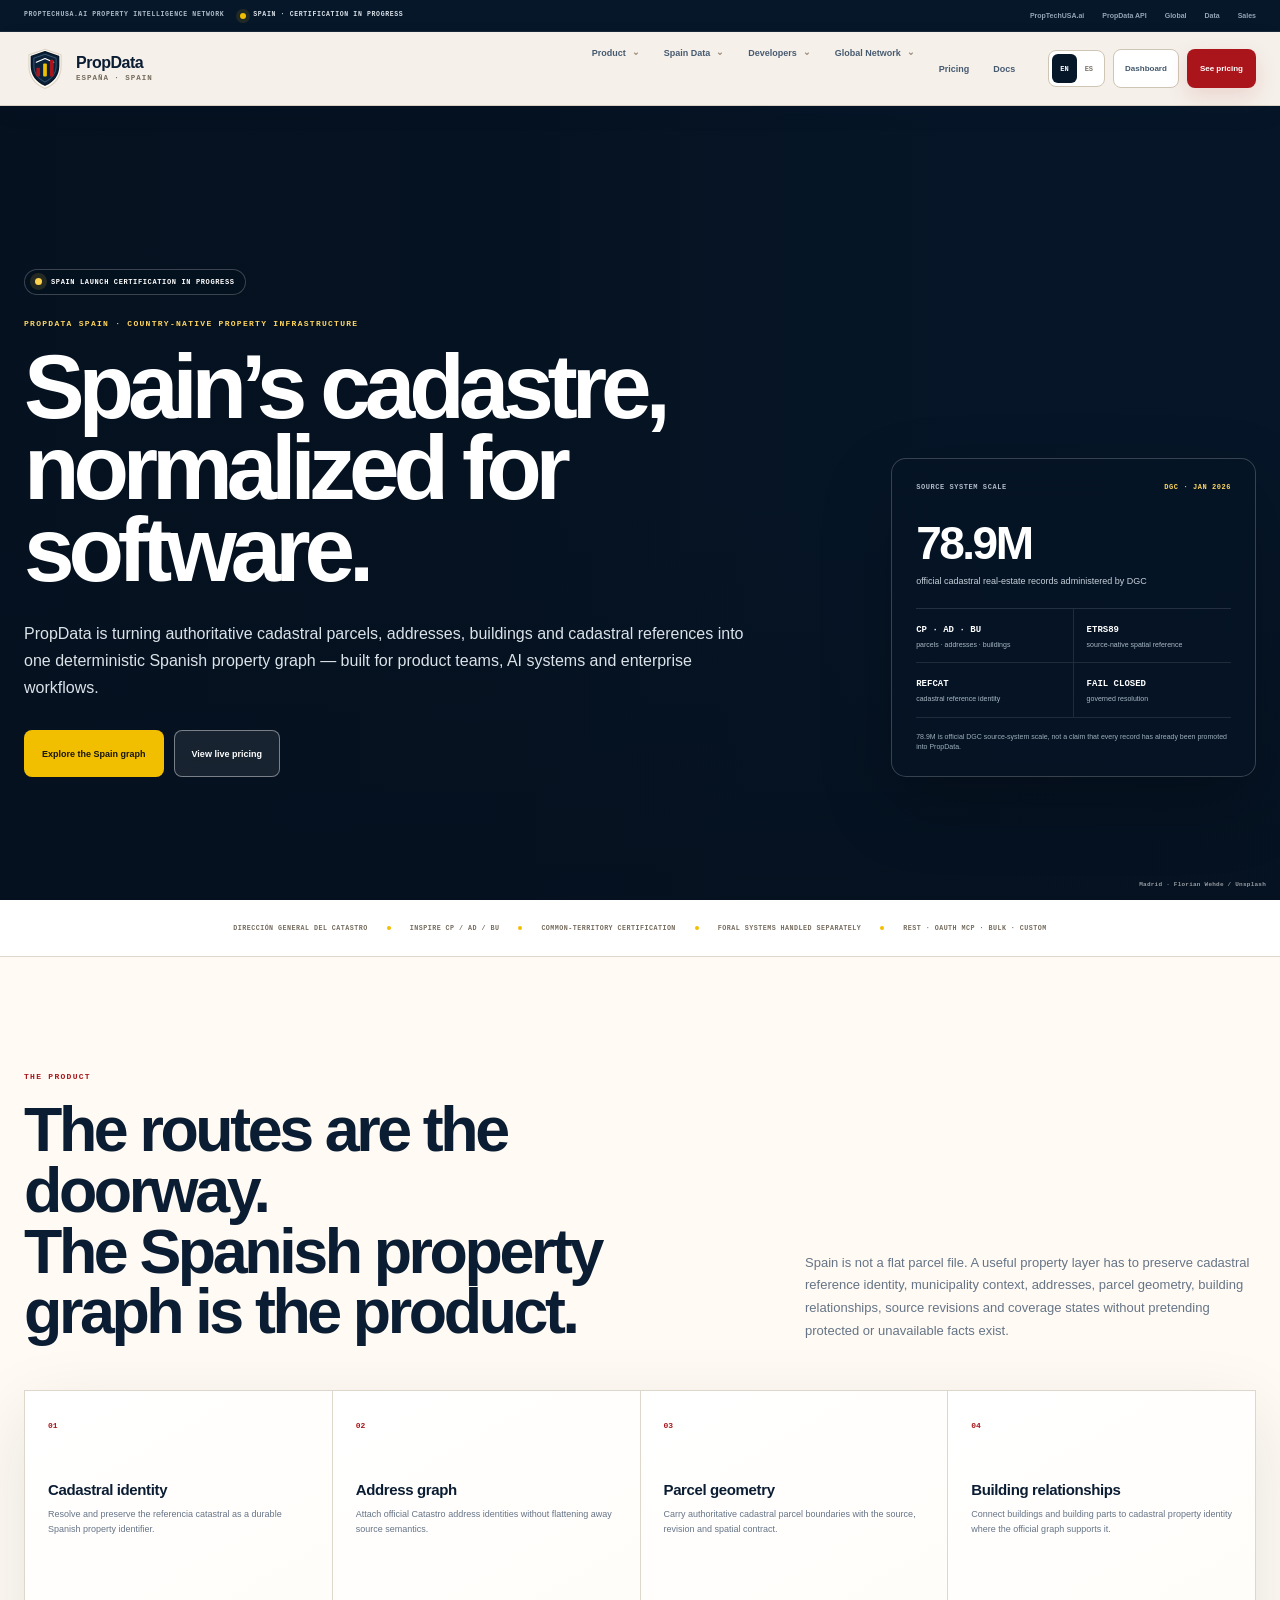
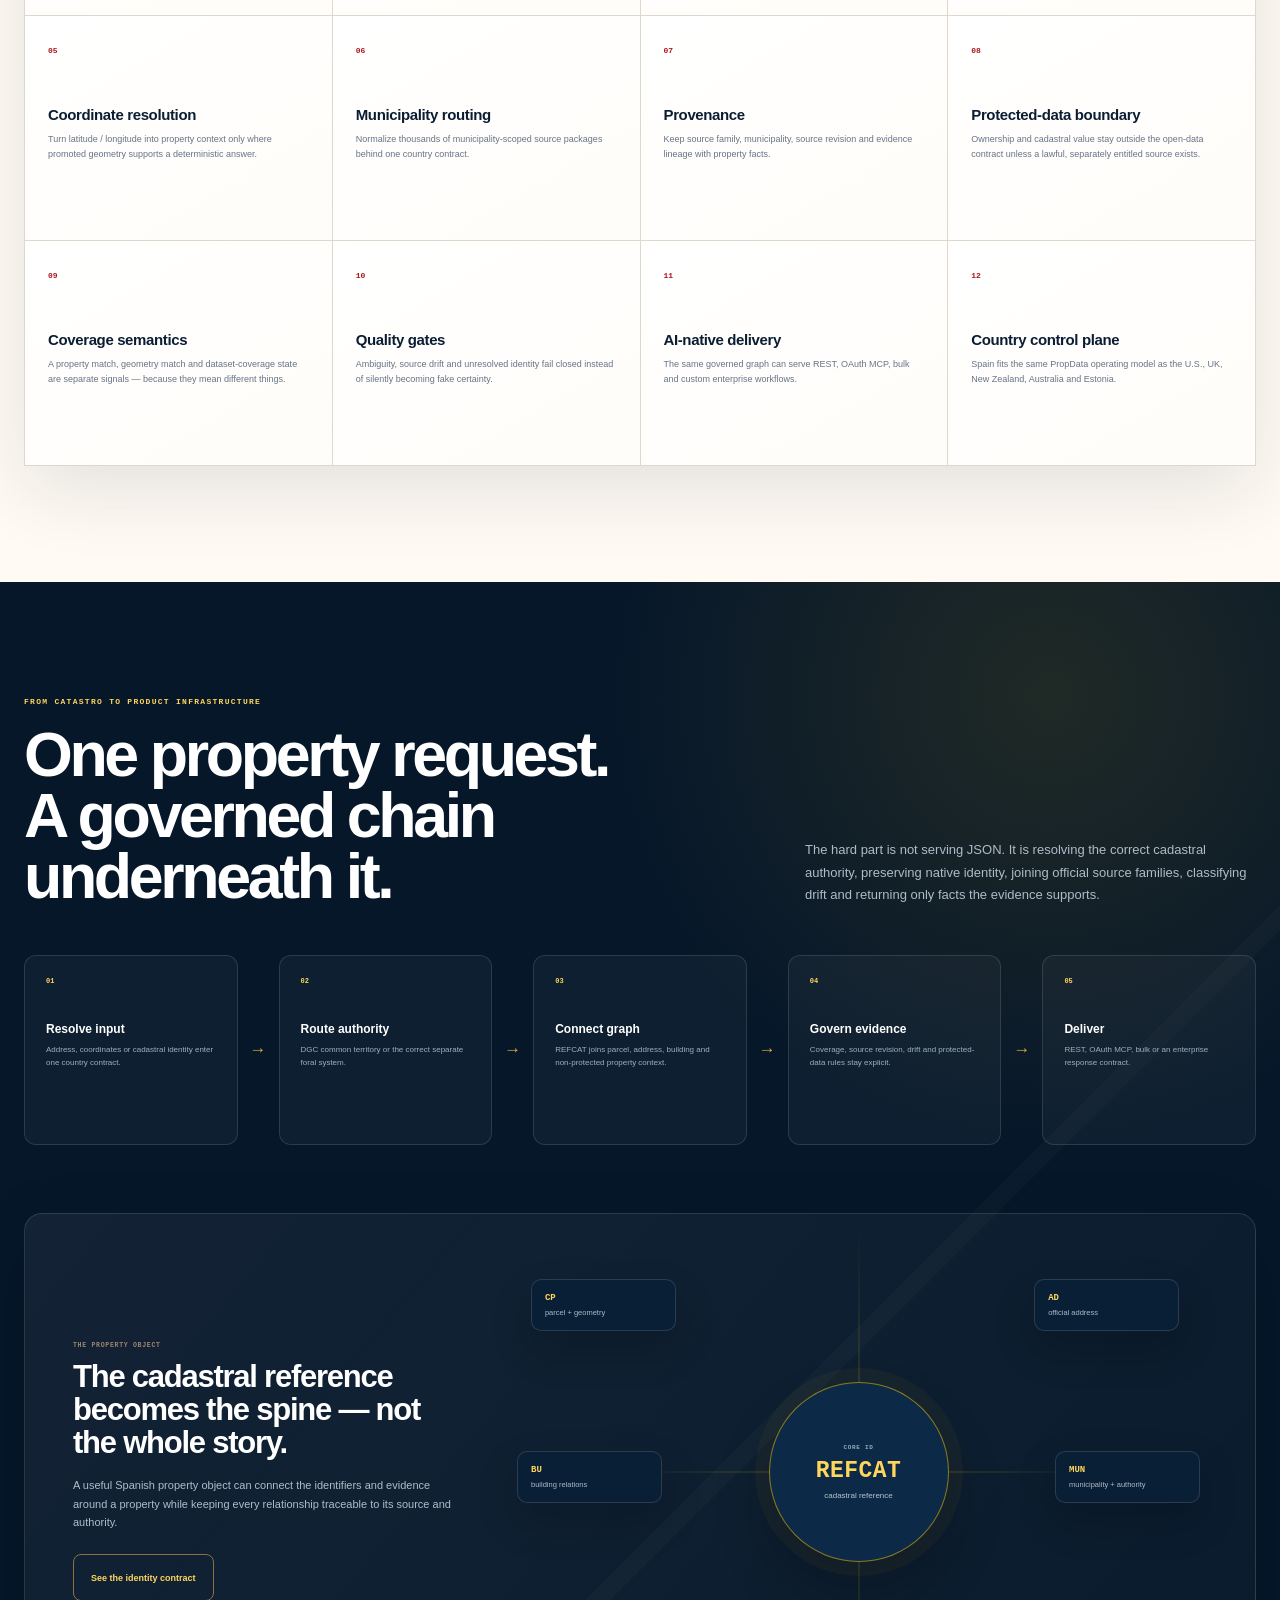
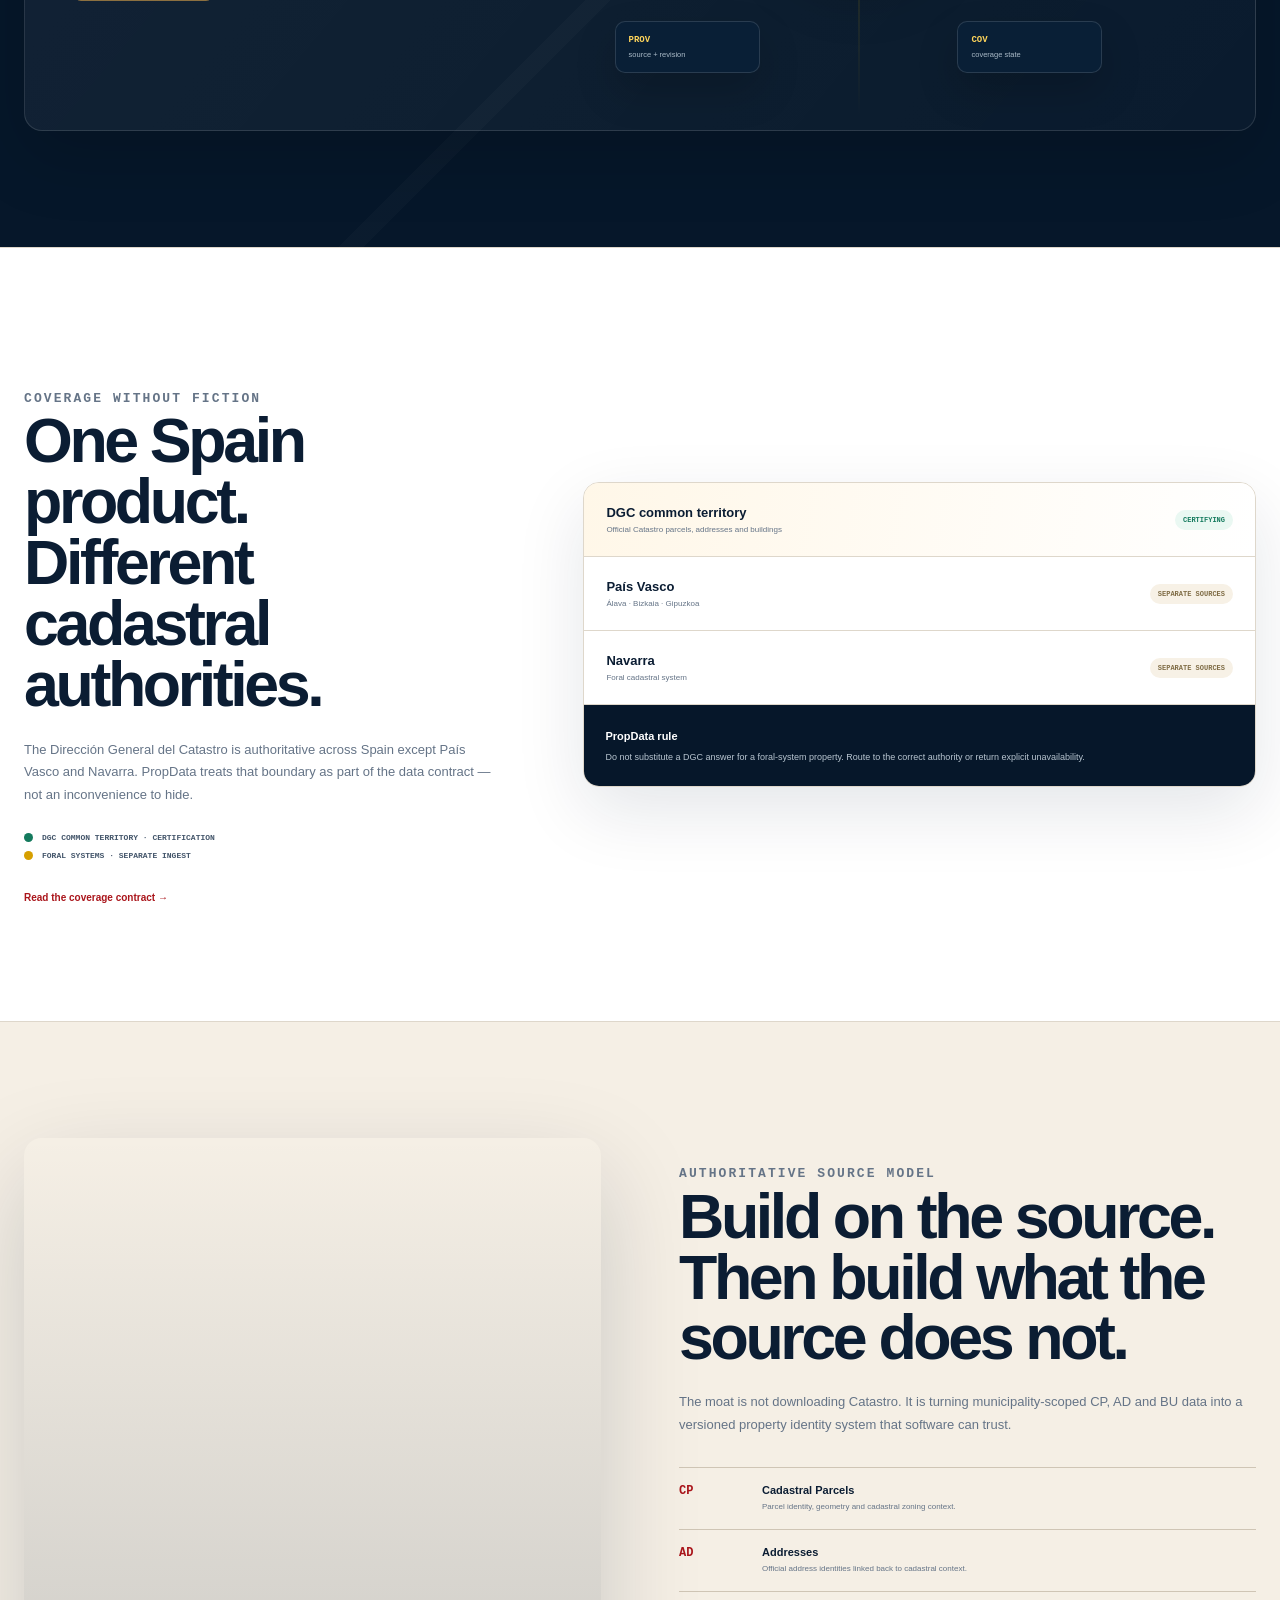
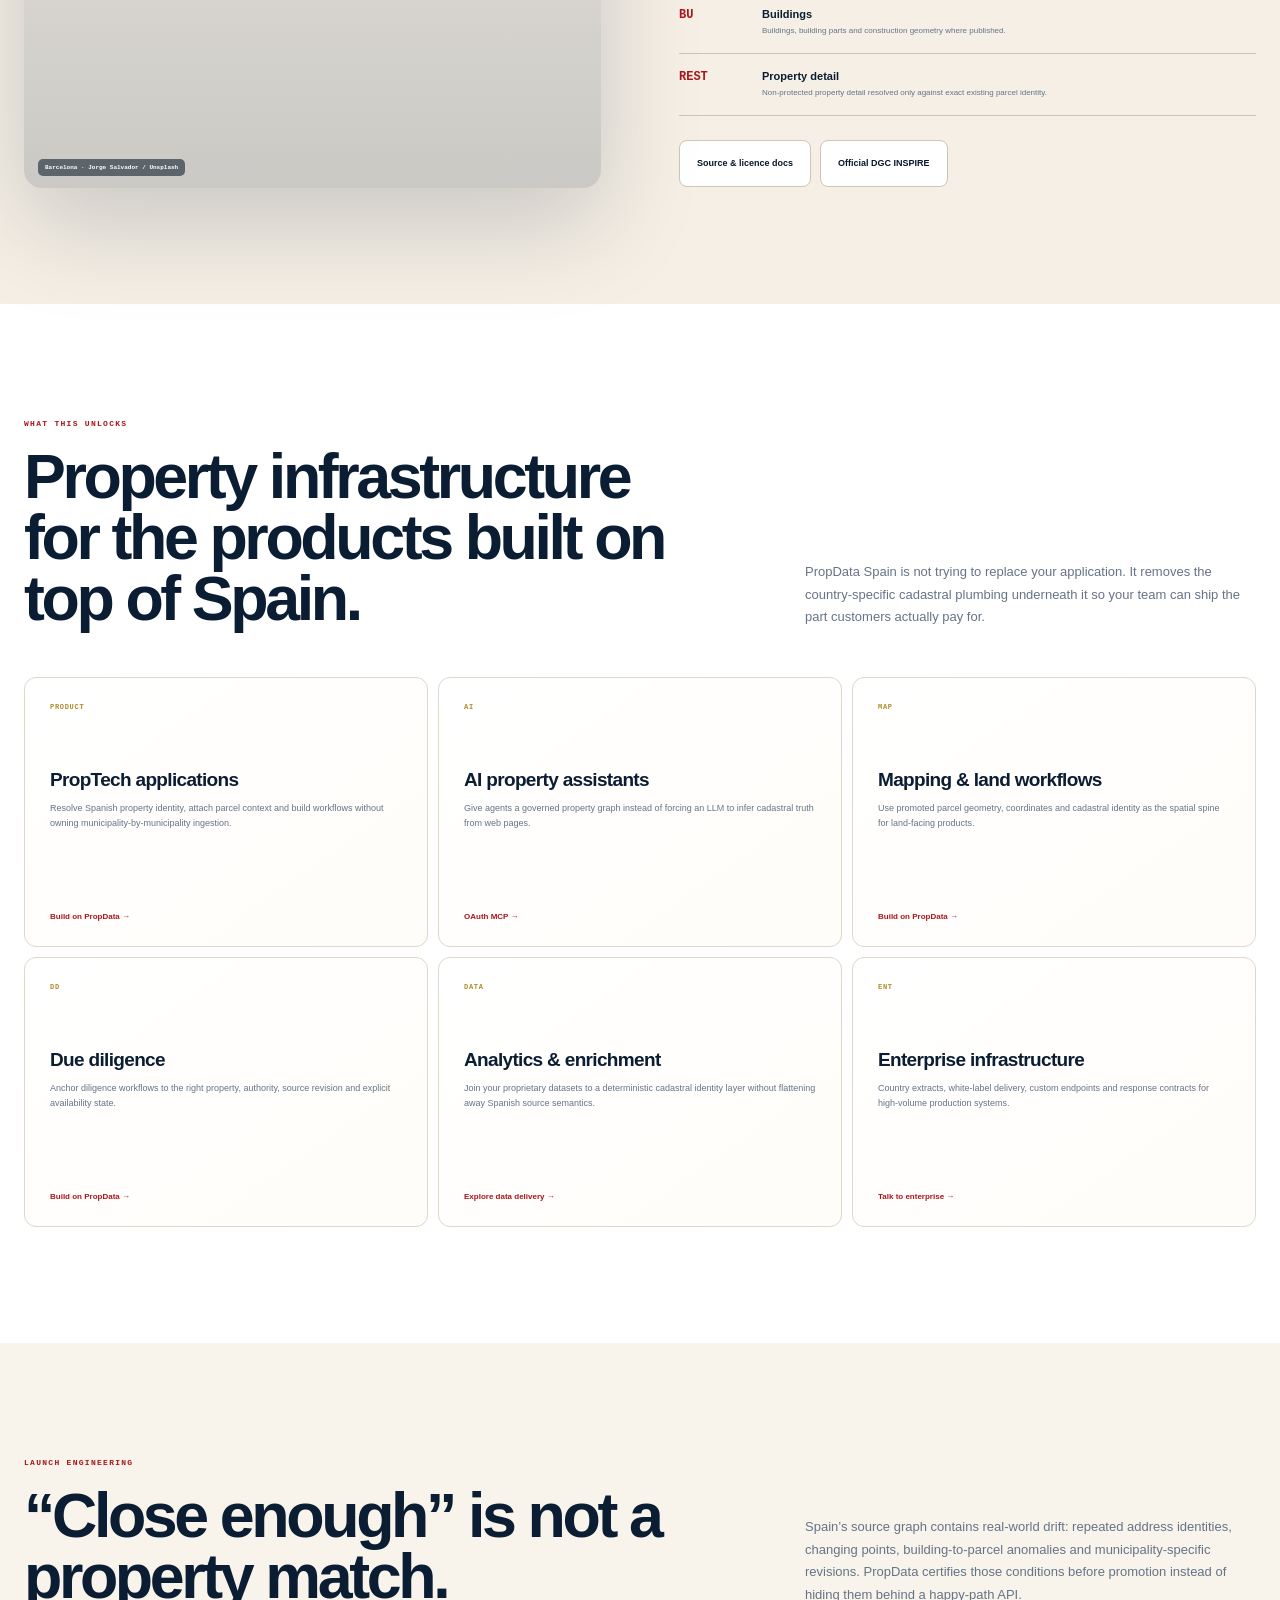
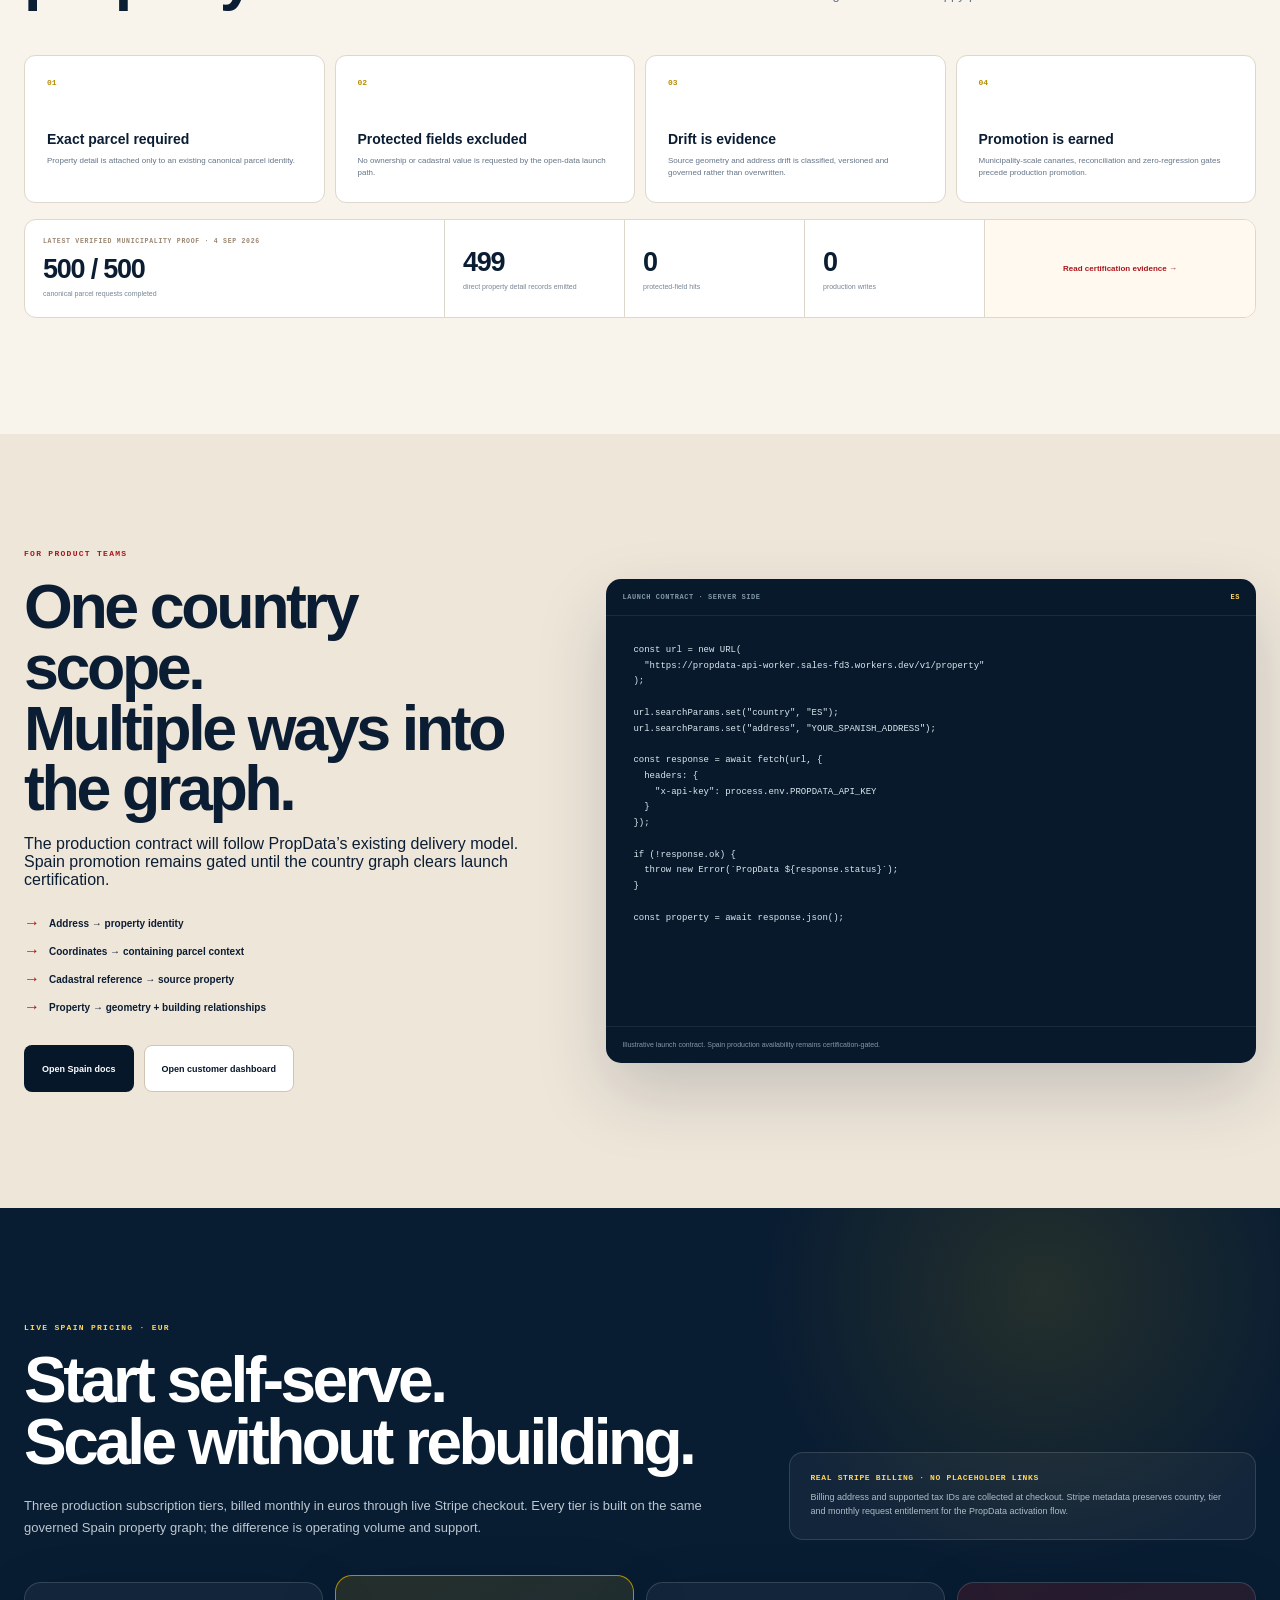
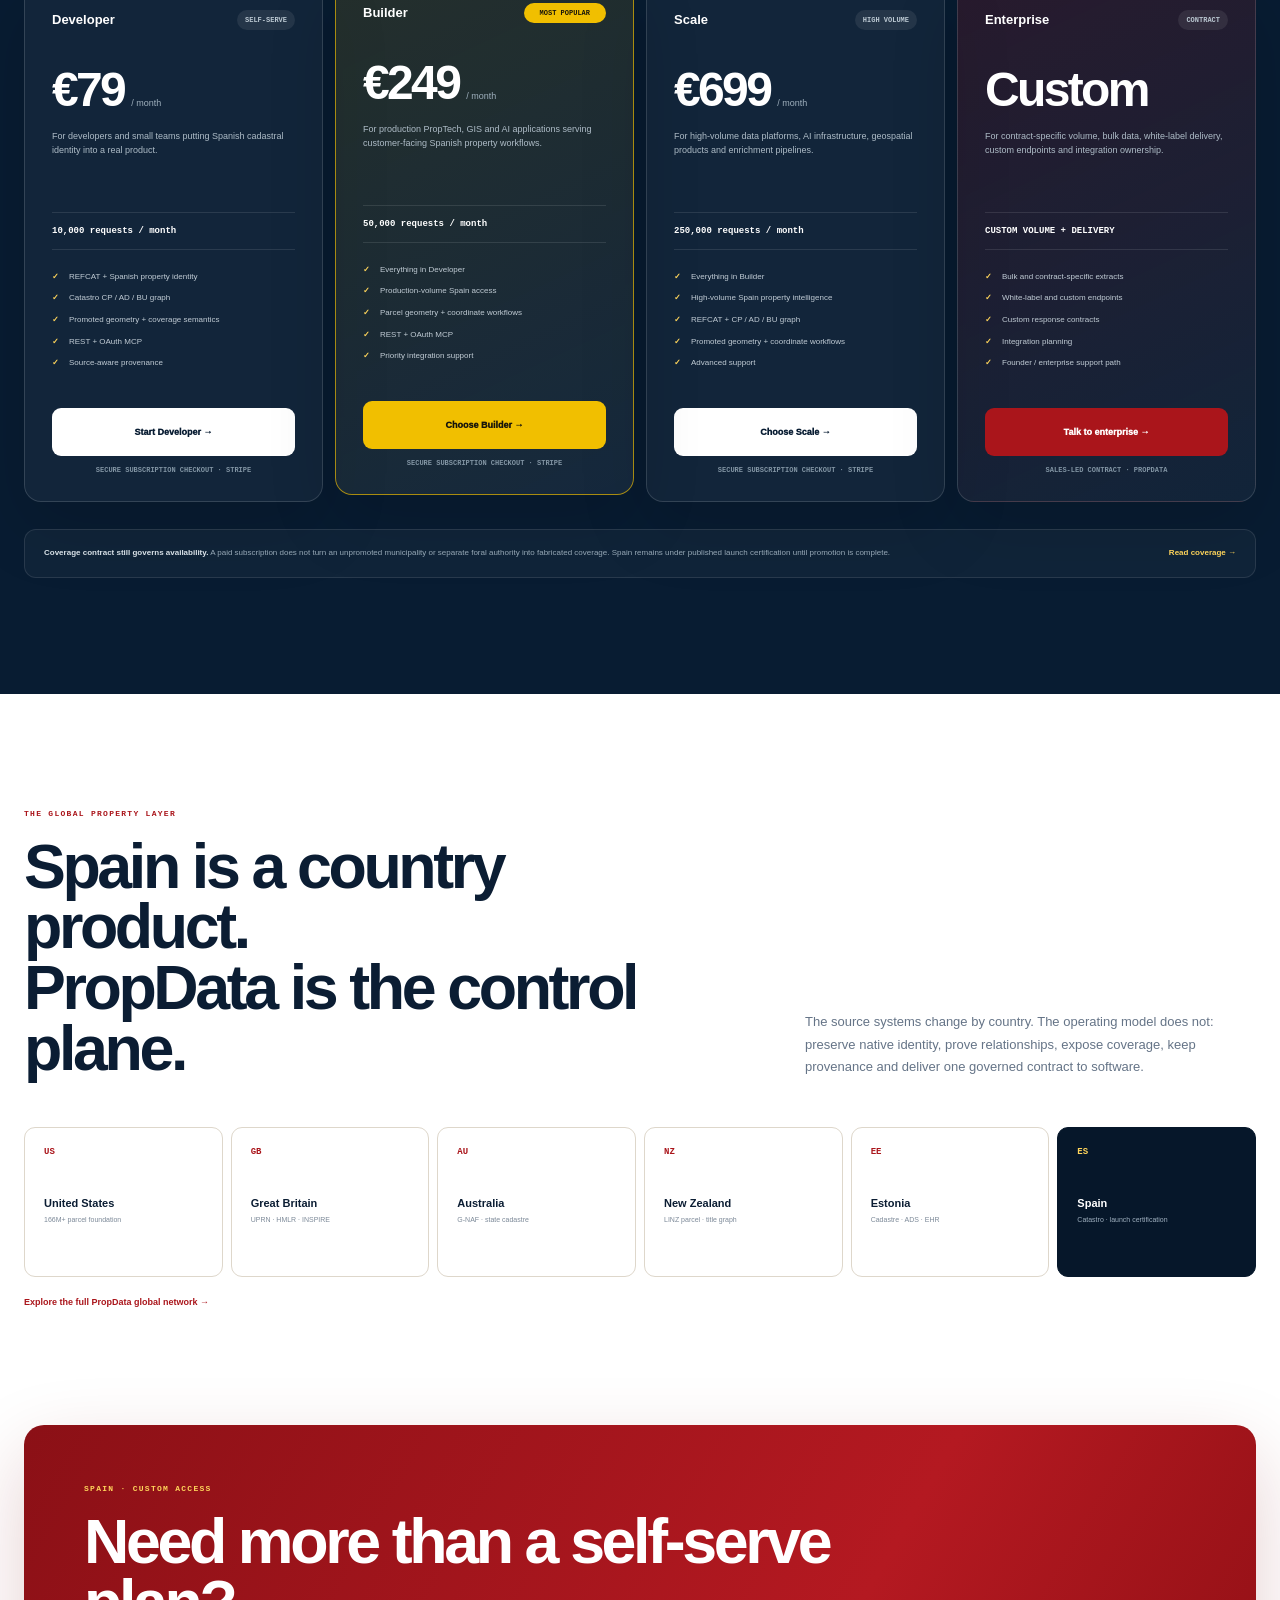
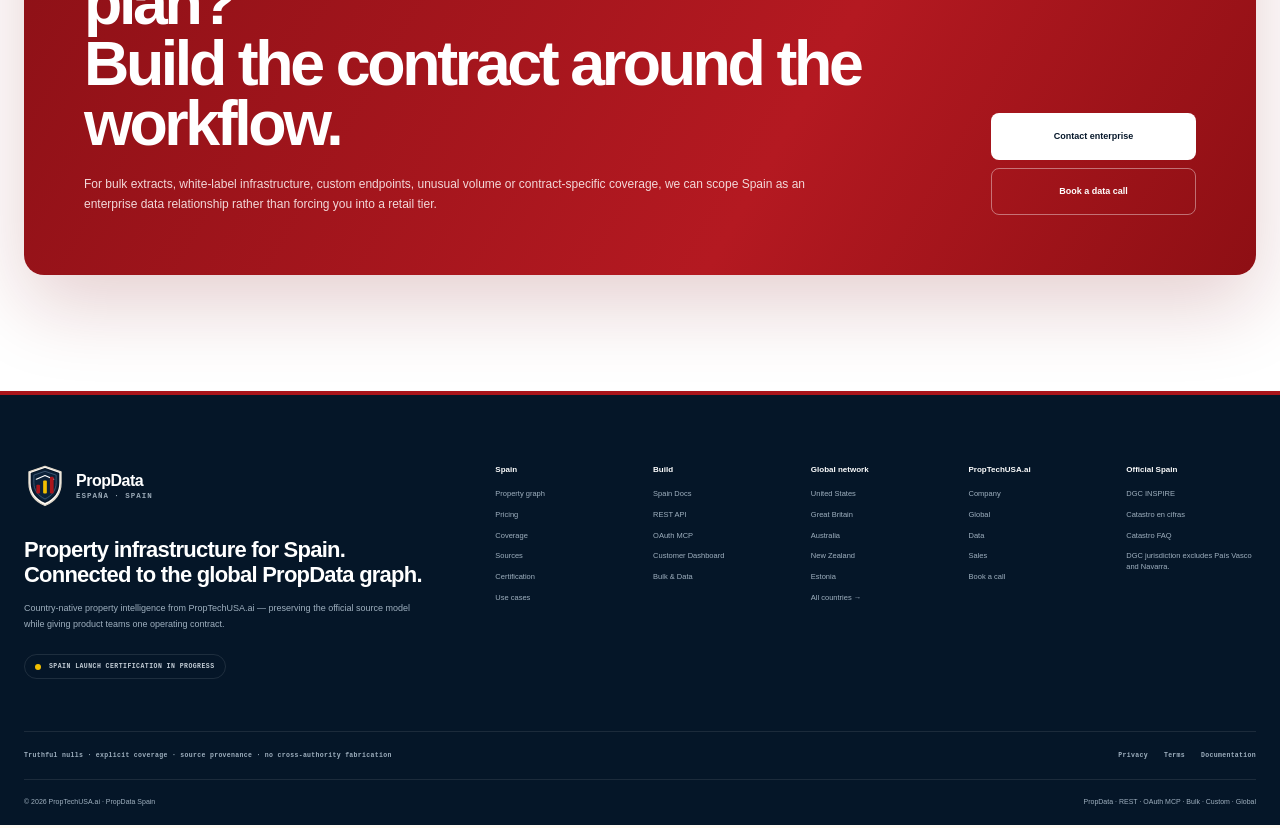
==== commit 4c1eaec7: "Wire live EUR Stripe pricing into PropData Spain" ====
--- a/index.html
+++ b/index.html
@@ -19,6 +19,12 @@
 <meta name="twitter:description" content="Spain's cadastre, normalized for software.">
 <meta name="twitter:image" content="https://images.unsplash.com/photo-1539037116277-4db20889f2d4?auto=format&fit=crop&fm=jpg&q=82&w=1800">
 <link rel="stylesheet" href="/site.css">
+<style>
+html[data-lang="en"] .lang-es{display:none!important}html[data-lang="es"] .lang-en{display:none!important}
+.checkout-success{position:fixed;z-index:120;top:110px;left:50%;width:min(760px,calc(100% - 32px));transform:translateX(-50%);padding:18px 20px;border:1px solid rgba(20,122,93,.25);border-radius:14px;background:rgba(239,251,246,.98);box-shadow:0 20px 60px rgba(11,29,51,.18);color:#0b1d33;backdrop-filter:blur(16px)}.checkout-success[hidden]{display:none}.checkout-success-inner{display:flex;align-items:center;gap:15px}.checkout-success-icon{display:grid;place-items:center;flex:0 0 38px;height:38px;border-radius:50%;background:#147a5d;color:#fff;font-weight:950}.checkout-success b{display:block;font-size:12px}.checkout-success p{margin:4px 0 0;color:#53677b;font-size:9px;line-height:1.55}.checkout-success a{margin-left:auto;white-space:nowrap;color:#aa151b;font-size:9px;font-weight:900}.checkout-success button{border:0;background:transparent;color:#617284;font-size:18px;cursor:pointer}
+.sp-pricing{position:relative;overflow:hidden;background:#081c32;color:#fff}.sp-pricing:before{content:"";position:absolute;inset:-20% auto auto 58%;width:600px;height:600px;border-radius:50%;background:radial-gradient(circle,rgba(241,191,0,.12),transparent 68%);pointer-events:none}.pricing-head{position:relative;z-index:1;display:grid;grid-template-columns:1.05fr .72fr;gap:85px;align-items:end;margin-bottom:42px}.pricing-head h2{margin:0;font-size:clamp(42px,5vw,68px);line-height:.96;letter-spacing:-.055em}.pricing-head>div>p:not(.eyebrow){max-width:690px;margin:22px 0 0;color:#bcc8d2;font-size:13px;line-height:1.72}.pricing-assurance{padding:20px;border:1px solid rgba(255,255,255,.13);border-radius:14px;background:rgba(255,255,255,.045)}.pricing-assurance b,.pricing-assurance span{display:block}.pricing-assurance b{color:#ffd55b;font:900 8px var(--mono);letter-spacing:.08em}.pricing-assurance span{margin-top:8px;color:#aebcc7;font-size:9px;line-height:1.6}.pricing-grid{position:relative;z-index:1;display:grid;grid-template-columns:repeat(4,1fr);gap:12px}.price-card{display:flex;min-height:520px;flex-direction:column;padding:27px;border:1px solid rgba(255,255,255,.14);border-radius:17px;background:rgba(255,255,255,.045);box-shadow:0 25px 70px rgba(0,0,0,.14)}.price-card.featured{border-color:rgba(241,191,0,.65);background:linear-gradient(155deg,rgba(241,191,0,.12),rgba(255,255,255,.055));transform:translateY(-7px)}.price-card.enterprise{background:linear-gradient(155deg,rgba(170,21,27,.2),rgba(255,255,255,.04))}.price-tag{display:flex;align-items:center;justify-content:space-between;gap:12px}.price-tag b{font-size:13px}.price-tag span{padding:6px 8px;border-radius:999px;background:rgba(255,255,255,.08);color:#bbc8d2;font:850 7px var(--mono)}.price-card.featured .price-tag span{background:#f1bf00;color:#18150b}.price{display:flex;align-items:baseline;gap:7px;margin-top:32px}.price strong{font-size:48px;letter-spacing:-.055em}.price small{color:#9fb0bd;font-size:9px}.price-copy{min-height:62px;margin:12px 0 0;color:#aebcc7;font-size:9px;line-height:1.62}.price-requests{margin:21px 0 0;padding:13px 0;border-top:1px solid rgba(255,255,255,.1);border-bottom:1px solid rgba(255,255,255,.1);color:#fff;font:900 9px var(--mono)}.price-features{display:grid;gap:10px;margin:21px 0 26px;padding:0;list-style:none}.price-features li{position:relative;padding-left:17px;color:#c1ccd5;font-size:8px;line-height:1.45}.price-features li:before{content:"✓";position:absolute;left:0;color:#ffd55b;font-weight:950}.price-card .price-button{margin-top:auto;min-height:48px;display:flex;align-items:center;justify-content:center;border-radius:9px;background:#fff;color:#081c32;font-size:9px;font-weight:950;transition:.18s}.price-card .price-button:hover{transform:translateY(-1px);background:#f7f1e6}.price-card.featured .price-button{background:#f1bf00;color:#17150c}.price-card.enterprise .price-button{background:#aa151b;color:#fff}.price-stripe{display:flex;align-items:center;justify-content:center;gap:6px;margin-top:10px;color:#8295a4;font:750 7px var(--mono)}.pricing-note{position:relative;z-index:1;display:flex;align-items:flex-start;justify-content:space-between;gap:35px;margin-top:27px;padding:17px 19px;border:1px solid rgba(255,255,255,.1);border-radius:12px;background:rgba(255,255,255,.035);color:#96a8b6;font-size:8px;line-height:1.6}.pricing-note strong{color:#dbe4ea}.pricing-note a{color:#ffd55b;font-weight:900;white-space:nowrap}
+@media(max-width:1050px){.pricing-grid{grid-template-columns:1fr 1fr}.price-card.featured{transform:none}.pricing-head{grid-template-columns:1fr;gap:25px}}@media(max-width:700px){.pricing-grid{grid-template-columns:1fr}.price-card{min-height:auto}.pricing-note{display:block}.pricing-note a{display:inline-block;margin-top:10px}.checkout-success{top:88px}.checkout-success-inner{align-items:flex-start;flex-wrap:wrap}.checkout-success a{margin-left:53px}}
+</style>
 <script type="application/ld+json">{"@context":"https://schema.org","@graph":[{"@type":"Organization","@id":"https://proptechusa.ai/#organization","name":"PropTechUSA.ai","url":"https://proptechusa.ai/","email":"sales@proptechusa.ai"},{"@type":"WebAPI","name":"PropData Spain","url":"https://spain.proptechusa.ai/","description":"Country-native Spanish cadastral property intelligence for software, AI and enterprise workflows.","provider":{"@id":"https://proptechusa.ai/#organization"},"areaServed":{"@type":"Country","name":"Spain"},"documentation":"https://spain.proptechusa.ai/docs","termsOfService":"https://proptechusa.ai/terms"}]}</script>
 </head>
 <body>
@@ -34,20 +40,22 @@
       <a class="brand" href="/" aria-label="PropData Spain home"><img src="/favicon.svg" alt=""><span><strong>PropData</strong><small>ESPAÑA · SPAIN</small></span></a>
       <button class="menu" id="menu" type="button" aria-label="Open navigation">☰</button>
       <nav class="nav-links" id="nav" aria-label="Primary navigation">
-        <details class="nav-group"><summary data-i18n="nav.product">Product</summary><div class="mega mega-product"><div><span class="mega-label" data-i18n="mega.productLabel">SPAIN PROPERTY GRAPH</span><a href="#platform"><b data-i18n="mega.graph">Property graph</b><small data-i18n="mega.graphCopy">Identity, addresses, buildings and parcel geometry.</small></a><a href="#architecture"><b data-i18n="mega.arch">Architecture</b><small data-i18n="mega.archCopy">How official source data becomes governed infrastructure.</small></a></div><div><span class="mega-label" data-i18n="mega.controlLabel">CONTROL LAYER</span><a href="#engineering"><b data-i18n="mega.governance">Governance</b><small data-i18n="mega.governanceCopy">Fail-closed identity, drift evidence and promotion gates.</small></a><a href="#use-cases"><b data-i18n="mega.useCases">Use cases</b><small data-i18n="mega.useCasesCopy">Product, AI, mapping, diligence and enterprise workflows.</small></a></div></div></details>
+        <details class="nav-group"><summary data-i18n="nav.product">Product</summary><div class="mega mega-product"><div><span class="mega-label" data-i18n="mega.productLabel">SPAIN PROPERTY GRAPH</span><a href="#platform"><b data-i18n="mega.graph">Property graph</b><small data-i18n="mega.graphCopy">Identity, addresses, buildings and parcel geometry.</small></a><a href="#architecture"><b data-i18n="mega.arch">Architecture</b><small data-i18n="mega.archCopy">How official source data becomes governed infrastructure.</small></a></div><div><span class="mega-label" data-i18n="mega.controlLabel">CONTROL LAYER</span><a href="#engineering"><b data-i18n="mega.governance">Governance</b><small data-i18n="mega.governanceCopy">Fail-closed identity, drift evidence and promotion gates.</small></a><a href="#use-cases"><b data-i18n="mega.useCases">Use cases</b><small data-i18n="mega.useCasesCopy">Product, AI, mapping, diligence and enterprise workflows.</small></a><a href="#pricing"><b><span class="lang-en">Pricing</span><span class="lang-es">Precios</span></b><small><span class="lang-en">Live EUR plans with Stripe checkout.</span><span class="lang-es">Planes reales en EUR con pago por Stripe.</span></small></a></div></div></details>
         <details class="nav-group"><summary data-i18n="nav.data">Spain Data</summary><div class="mega"><div><span class="mega-label" data-i18n="mega.coverageLabel">AUTHORITY MODEL</span><a href="#coverage"><b data-i18n="mega.coverage">Coverage</b><small data-i18n="mega.coverageCopy">DGC common territory and separate foral systems.</small></a><a href="#sources"><b data-i18n="mega.sources">Sources</b><small data-i18n="mega.sourcesCopy">Catastro CP, AD, BU and non-protected detail.</small></a></div><div><span class="mega-label" data-i18n="mega.identityLabel">IDENTITY</span><a href="#platform"><b>REFCAT</b><small data-i18n="mega.refcatCopy">Durable referencia catastral joins.</small></a><a href="/docs#protected"><b data-i18n="mega.protected">Protected-data boundary</b><small data-i18n="mega.protectedCopy">Ownership and individualized cadastral value stay outside the open contract.</small></a></div></div></details>
         <details class="nav-group"><summary data-i18n="nav.developers">Developers</summary><div class="mega"><div><span class="mega-label">BUILD</span><a href="/docs"><b data-i18n="mega.docs">Spain Docs</b><small data-i18n="mega.docsCopy">Country contract, routes, identity and coverage.</small></a><a href="#developers"><b>REST API</b><small data-i18n="mega.restCopy">Server-side PropData delivery with country=ES.</small></a></div><div><span class="mega-label">OPERATE</span><a href="https://propdata.proptechusa.ai/dashboard"><b data-i18n="mega.dashboard">Customer Dashboard</b><small data-i18n="mega.dashboardCopy">Keys, usage, Request Lab, MCP and billing.</small></a><a href="/docs#delivery"><b>OAuth MCP</b><small data-i18n="mega.mcpCopy">AI-native access through the separate OAuth flow.</small></a></div></div></details>
         <details class="nav-group nav-countries"><summary data-i18n="nav.network">Global Network</summary><div class="mega mega-countries"><a class="country-link us" href="https://propdata.proptechusa.ai/"><b>United States</b><span>166M+ parcel foundation</span></a><a class="country-link" href="https://gb.proptechusa.ai/"><b>Great Britain</b><span>UPRN · HMLR · INSPIRE</span></a><a class="country-link" href="https://au.proptechusa.ai/"><b>Australia</b><span>G-NAF · state cadastre</span></a><a class="country-link" href="https://nz.proptechusa.ai/"><b>New Zealand</b><span>LINZ parcel · title graph</span></a><a class="country-link" href="https://ee.proptechusa.ai/"><b>Estonia</b><span>Cadastre · ADS · EHR</span></a><a class="country-link active-country" href="/"><b>Spain</b><span data-i18n="mega.spainStatus">Catastro · certifying</span></a><a class="country-link all" href="https://global.proptechusa.ai/"><b data-i18n="mega.allCountries">Explore global coverage →</b><span>PropData Global</span></a></div></details>
+        <a class="nav-direct" href="#pricing"><span class="lang-en">Pricing</span><span class="lang-es">Precios</span></a>
         <a class="nav-direct" href="/docs" data-i18n="nav.docs">Docs</a>
       </nav>
-      <div class="nav-actions"><div class="lang-switch" aria-label="Language"><button class="active" data-lang="en" type="button">EN</button><button data-lang="es" type="button">ES</button></div><a class="dashboard-link" href="https://propdata.proptechusa.ai/dashboard" data-i18n="nav.dashboard">Dashboard</a><a class="nav-cta" href="#launch" data-i18n="nav.access">Launch access</a></div>
+      <div class="nav-actions"><div class="lang-switch" aria-label="Language"><button class="active" data-lang="en" type="button">EN</button><button data-lang="es" type="button">ES</button></div><a class="dashboard-link" href="https://propdata.proptechusa.ai/dashboard" data-i18n="nav.dashboard">Dashboard</a><a class="nav-cta" href="#pricing"><span class="lang-en">See pricing</span><span class="lang-es">Ver precios</span></a></div>
     </div>
   </div>
 </header>
+<div id="checkout-success" class="checkout-success" hidden><div class="checkout-success-inner"><div class="checkout-success-icon">✓</div><div><b><span class="lang-en">Stripe checkout completed.</span><span class="lang-es">Pago de Stripe completado.</span></b><p><span class="lang-en">Your PropData Spain subscription checkout completed successfully. Continue to the customer dashboard for account controls while Spain access follows the existing PropData activation flow.</span><span class="lang-es">El proceso de suscripción de PropData España se completó correctamente. Continúa al panel de cliente para gestionar tu cuenta mientras el acceso de España sigue el flujo de activación de PropData.</span></p></div><a href="https://propdata.proptechusa.ai/dashboard"><span class="lang-en">Open dashboard →</span><span class="lang-es">Abrir panel →</span></a><button type="button" id="dismiss-checkout" aria-label="Dismiss">×</button></div></div>
 <main>
 <section class="hero">
   <div class="hero-image" role="img" aria-label="Aerial view of Gran Via and central Madrid"></div><div class="hero-shade"></div>
-  <div class="shell hero-inner"><div class="hero-copy"><div class="status-chip"><span></span><b data-i18n="hero.status">SPAIN LAUNCH CERTIFICATION IN PROGRESS</b></div><p class="eyebrow light" data-i18n="hero.eyebrow">PROPDATA SPAIN · COUNTRY-NATIVE PROPERTY INFRASTRUCTURE</p><h1 data-i18n="hero.title">Spain’s cadastre,<br>normalized for software.</h1><p class="hero-lede" data-i18n="hero.lede">PropData is turning authoritative cadastral parcels, addresses, buildings and cadastral references into one deterministic Spanish property graph — built for product teams, AI systems and enterprise workflows.</p><div class="hero-actions"><a class="btn primary" href="#architecture" data-i18n="hero.cta1">Explore the Spain graph</a><a class="btn ghost" href="/docs" data-i18n="hero.cta2">Read launch docs</a></div></div>
+  <div class="shell hero-inner"><div class="hero-copy"><div class="status-chip"><span></span><b data-i18n="hero.status">SPAIN LAUNCH CERTIFICATION IN PROGRESS</b></div><p class="eyebrow light" data-i18n="hero.eyebrow">PROPDATA SPAIN · COUNTRY-NATIVE PROPERTY INFRASTRUCTURE</p><h1 data-i18n="hero.title">Spain’s cadastre,<br>normalized for software.</h1><p class="hero-lede" data-i18n="hero.lede">PropData is turning authoritative cadastral parcels, addresses, buildings and cadastral references into one deterministic Spanish property graph — built for product teams, AI systems and enterprise workflows.</p><div class="hero-actions"><a class="btn primary" href="#architecture" data-i18n="hero.cta1">Explore the Spain graph</a><a class="btn ghost" href="#pricing"><span class="lang-en">View live pricing</span><span class="lang-es">Ver precios reales</span></a></div></div>
     <aside class="hero-proof" aria-label="Spain source and launch facts"><div class="proof-head"><span data-i18n="proof.label">SOURCE SYSTEM SCALE</span><b>DGC · JAN 2026</b></div><div class="proof-stat"><strong>78.9M</strong><span data-i18n="proof.records">official cadastral real-estate records administered by DGC</span></div><div class="proof-grid"><div><b>CP · AD · BU</b><span data-i18n="proof.families">parcels · addresses · buildings</span></div><div><b>ETRS89</b><span data-i18n="proof.crs">source-native spatial reference</span></div><div><b>REFCAT</b><span data-i18n="proof.id">cadastral reference identity</span></div><div><b>FAIL CLOSED</b><span data-i18n="proof.governance">governed resolution</span></div></div><p class="proof-note" data-i18n="proof.note">78.9M is official DGC source-system scale, not a claim that every record has already been promoted into PropData.</p></aside>
   </div><div class="source-credit">Madrid · Florian Wehde / Unsplash</div>
 </section>
@@ -85,11 +93,27 @@
 
 const property = await response.json();</code></pre><div class="code-foot" data-i18n="developers.codeNote">Illustrative launch contract. Spain production availability remains certification-gated.</div></div></div></section>
 
+<section class="section sp-pricing" id="pricing"><div class="shell"><div class="pricing-head"><div><p class="eyebrow light"><span class="lang-en">LIVE SPAIN PRICING · EUR</span><span class="lang-es">PRECIOS REALES DE ESPAÑA · EUR</span></p><h2><span class="lang-en">Start self-serve.<br>Scale without rebuilding.</span><span class="lang-es">Empieza en autoservicio.<br>Escala sin reconstruir.</span></h2><p><span class="lang-en">Three production subscription tiers, billed monthly in euros through live Stripe checkout. Every tier is built on the same governed Spain property graph; the difference is operating volume and support.</span><span class="lang-es">Tres niveles de suscripción de producción, facturados mensualmente en euros mediante Stripe. Todos usan el mismo grafo inmobiliario gobernado de España; cambian el volumen operativo y el soporte.</span></p></div><div class="pricing-assurance"><b>REAL STRIPE BILLING · NO PLACEHOLDER LINKS</b><span class="lang-en">Billing address and supported tax IDs are collected at checkout. Stripe metadata preserves country, tier and monthly request entitlement for the PropData activation flow.</span><span class="lang-es">La dirección de facturación y los identificadores fiscales compatibles se recopilan durante el pago. Los metadatos de Stripe conservan país, nivel y cuota mensual para el flujo de activación de PropData.</span></div></div>
+<div class="pricing-grid">
+<article class="price-card"><div class="price-tag"><b>Developer</b><span>SELF-SERVE</span></div><div class="price"><strong>€79</strong><small><span class="lang-en">/ month</span><span class="lang-es">/ mes</span></small></div><p class="price-copy"><span class="lang-en">For developers and small teams putting Spanish cadastral identity into a real product.</span><span class="lang-es">Para desarrolladores y equipos pequeños que incorporan identidad catastral española a un producto real.</span></p><div class="price-requests">10,000 <span class="lang-en">requests / month</span><span class="lang-es">solicitudes / mes</span></div><ul class="price-features"><li>REFCAT + Spanish property identity</li><li>Catastro CP / AD / BU graph</li><li><span class="lang-en">Promoted geometry + coverage semantics</span><span class="lang-es">Geometría promovida + semántica de cobertura</span></li><li>REST + OAuth MCP</li><li><span class="lang-en">Source-aware provenance</span><span class="lang-es">Procedencia trazable por fuente</span></li></ul><a class="price-button" href="https://buy.stripe.com/4gM8wP9Yq42af49g717wA0j"><span class="lang-en">Start Developer →</span><span class="lang-es">Empezar Developer →</span></a><div class="price-stripe">SECURE SUBSCRIPTION CHECKOUT · STRIPE</div></article>
+<article class="price-card featured"><div class="price-tag"><b>Builder</b><span><span class="lang-en">MOST POPULAR</span><span class="lang-es">MÁS POPULAR</span></span></div><div class="price"><strong>€249</strong><small><span class="lang-en">/ month</span><span class="lang-es">/ mes</span></small></div><p class="price-copy"><span class="lang-en">For production PropTech, GIS and AI applications serving customer-facing Spanish property workflows.</span><span class="lang-es">Para aplicaciones PropTech, GIS e IA en producción con flujos inmobiliarios de España orientados a clientes.</span></p><div class="price-requests">50,000 <span class="lang-en">requests / month</span><span class="lang-es">solicitudes / mes</span></div><ul class="price-features"><li><span class="lang-en">Everything in Developer</span><span class="lang-es">Todo lo incluido en Developer</span></li><li><span class="lang-en">Production-volume Spain access</span><span class="lang-es">Volumen de producción para España</span></li><li><span class="lang-en">Parcel geometry + coordinate workflows</span><span class="lang-es">Geometría parcelaria + flujos por coordenadas</span></li><li>REST + OAuth MCP</li><li><span class="lang-en">Priority integration support</span><span class="lang-es">Soporte prioritario de integración</span></li></ul><a class="price-button" href="https://buy.stripe.com/00w8wP6Me6aie057Av7wA0k"><span class="lang-en">Choose Builder →</span><span class="lang-es">Elegir Builder →</span></a><div class="price-stripe">SECURE SUBSCRIPTION CHECKOUT · STRIPE</div></article>
+<article class="price-card"><div class="price-tag"><b>Scale</b><span>HIGH VOLUME</span></div><div class="price"><strong>€699</strong><small><span class="lang-en">/ month</span><span class="lang-es">/ mes</span></small></div><p class="price-copy"><span class="lang-en">For high-volume data platforms, AI infrastructure, geospatial products and enrichment pipelines.</span><span class="lang-es">Para plataformas de datos de alto volumen, infraestructura de IA, productos geoespaciales y pipelines de enriquecimiento.</span></p><div class="price-requests">250,000 <span class="lang-en">requests / month</span><span class="lang-es">solicitudes / mes</span></div><ul class="price-features"><li><span class="lang-en">Everything in Builder</span><span class="lang-es">Todo lo incluido en Builder</span></li><li><span class="lang-en">High-volume Spain property intelligence</span><span class="lang-es">Inteligencia inmobiliaria de España a gran volumen</span></li><li>REFCAT + CP / AD / BU graph</li><li><span class="lang-en">Promoted geometry + coordinate workflows</span><span class="lang-es">Geometría promovida + flujos por coordenadas</span></li><li><span class="lang-en">Advanced support</span><span class="lang-es">Soporte avanzado</span></li></ul><a class="price-button" href="https://buy.stripe.com/dRmaEX0nQbuC3lr5sn7wA0l"><span class="lang-en">Choose Scale →</span><span class="lang-es">Elegir Scale →</span></a><div class="price-stripe">SECURE SUBSCRIPTION CHECKOUT · STRIPE</div></article>
+<article class="price-card enterprise"><div class="price-tag"><b>Enterprise</b><span>CONTRACT</span></div><div class="price"><strong><span class="lang-en">Custom</span><span class="lang-es">A medida</span></strong></div><p class="price-copy"><span class="lang-en">For contract-specific volume, bulk data, white-label delivery, custom endpoints and integration ownership.</span><span class="lang-es">Para volumen contractual, datos bulk, white-label, endpoints a medida e integración dedicada.</span></p><div class="price-requests"><span class="lang-en">CUSTOM VOLUME + DELIVERY</span><span class="lang-es">VOLUMEN + ENTREGA A MEDIDA</span></div><ul class="price-features"><li><span class="lang-en">Bulk and contract-specific extracts</span><span class="lang-es">Extractos bulk y específicos por contrato</span></li><li><span class="lang-en">White-label and custom endpoints</span><span class="lang-es">White-label y endpoints personalizados</span></li><li><span class="lang-en">Custom response contracts</span><span class="lang-es">Contratos de respuesta personalizados</span></li><li><span class="lang-en">Integration planning</span><span class="lang-es">Planificación de integración</span></li><li><span class="lang-en">Founder / enterprise support path</span><span class="lang-es">Soporte empresarial directo</span></li></ul><a class="price-button" href="mailto:sales@proptechusa.ai?subject=PropData%20Spain%20Enterprise"><span class="lang-en">Talk to enterprise →</span><span class="lang-es">Hablar con enterprise →</span></a><div class="price-stripe">SALES-LED CONTRACT · PROPDATA</div></article>
+</div><div class="pricing-note"><span><strong><span class="lang-en">Coverage contract still governs availability.</span><span class="lang-es">El contrato de cobertura sigue gobernando la disponibilidad.</span></strong> <span class="lang-en">A paid subscription does not turn an unpromoted municipality or separate foral authority into fabricated coverage. Spain remains under published launch certification until promotion is complete.</span><span class="lang-es">Una suscripción pagada no convierte un municipio no promovido o una autoridad foral separada en cobertura inventada. España sigue bajo la certificación publicada hasta completar la promoción.</span></span><a href="/docs#coverage"><span class="lang-en">Read coverage →</span><span class="lang-es">Ver cobertura →</span></a></div></div></section>
+
 <section class="section global-section" id="global"><div class="shell"><div class="section-head split"><div><p class="eyebrow" data-i18n="global.eyebrow">THE GLOBAL PROPERTY LAYER</p><h2 data-i18n="global.title">Spain is a country product.<br>PropData is the control plane.</h2></div><p data-i18n="global.copy">The source systems change by country. The operating model does not: preserve native identity, prove relationships, expose coverage, keep provenance and deliver one governed contract to software.</p></div><div class="country-grid"><a href="https://propdata.proptechusa.ai/"><span>US</span><b>United States</b><small>166M+ parcel foundation</small></a><a href="https://gb.proptechusa.ai/"><span>GB</span><b>Great Britain</b><small>UPRN · HMLR · INSPIRE</small></a><a href="https://au.proptechusa.ai/"><span>AU</span><b>Australia</b><small>G-NAF · state cadastre</small></a><a href="https://nz.proptechusa.ai/"><span>NZ</span><b>New Zealand</b><small>LINZ parcel · title graph</small></a><a href="https://ee.proptechusa.ai/"><span>EE</span><b>Estonia</b><small>Cadastre · ADS · EHR</small></a><a class="current" href="/"><span>ES</span><b>Spain</b><small data-i18n="global.spain">Catastro · launch certification</small></a></div><a class="global-link" href="https://global.proptechusa.ai/" data-i18n="global.cta">Explore the full PropData global network →</a></div></section>
 
-<section class="section launch" id="launch"><div class="shell launch-card"><div><p class="eyebrow light" data-i18n="launch.eyebrow">SPAIN · EARLY ACCESS</p><h2 data-i18n="launch.title">Build the Spanish product.<br>We’ll handle the cadastral infrastructure.</h2><p data-i18n="launch.copy">Spain is in launch certification now. If your product needs Spanish parcel identity, address resolution, building context, geometry or a custom country workflow, talk to us before general availability.</p></div><div class="launch-actions"><a class="btn white" href="mailto:sales@proptechusa.ai?subject=PropData%20Spain%20Early%20Access" data-i18n="launch.cta1">Request early access</a><a class="btn transparent" href="https://calendly.com/proptechusa" data-i18n="launch.cta2">Book a data call</a></div></div></section>
+<section class="section launch" id="launch"><div class="shell launch-card"><div><p class="eyebrow light"><span class="lang-en">SPAIN · CUSTOM ACCESS</span><span class="lang-es">ESPAÑA · ACCESO A MEDIDA</span></p><h2><span class="lang-en">Need more than a self-serve plan?<br>Build the contract around the workflow.</span><span class="lang-es">¿Necesitas más que un plan estándar?<br>Construimos el contrato alrededor del flujo.</span></h2><p><span class="lang-en">For bulk extracts, white-label infrastructure, custom endpoints, unusual volume or contract-specific coverage, we can scope Spain as an enterprise data relationship rather than forcing you into a retail tier.</span><span class="lang-es">Para extractos bulk, infraestructura white-label, endpoints personalizados, volumen especial o cobertura contractual, podemos estructurar España como una relación de datos empresarial en lugar de forzarte a un plan estándar.</span></p></div><div class="launch-actions"><a class="btn white" href="mailto:sales@proptechusa.ai?subject=PropData%20Spain%20Enterprise"><span class="lang-en">Contact enterprise</span><span class="lang-es">Contactar enterprise</span></a><a class="btn transparent" href="https://calendly.com/proptechusa"><span class="lang-en">Book a data call</span><span class="lang-es">Reservar una llamada</span></a></div></div></section>
 </main>
-<footer class="footer"><div class="shell footer-top"><div class="footer-brand-block"><a class="brand footer-brand" href="/"><img src="/favicon.svg" alt=""><span><strong>PropData</strong><small>ESPAÑA · SPAIN</small></span></a><h3 data-i18n="footer.headline">Property infrastructure for Spain. Connected to the global PropData graph.</h3><p data-i18n="footer.copy">Country-native property intelligence from PropTechUSA.ai — preserving the official source model while giving product teams one operating contract.</p><div class="footer-status"><i></i><span data-i18n="footer.status">SPAIN LAUNCH CERTIFICATION IN PROGRESS</span></div></div><div class="footer-columns"><div><b data-i18n="footer.spain">Spain</b><a href="#platform" data-i18n="footer.graph">Property graph</a><a href="#coverage" data-i18n="footer.coverage">Coverage</a><a href="#sources" data-i18n="footer.sources">Sources</a><a href="#engineering" data-i18n="footer.certification">Certification</a><a href="#use-cases" data-i18n="footer.useCases">Use cases</a></div><div><b data-i18n="footer.build">Build</b><a href="/docs">Spain Docs</a><a href="#developers">REST API</a><a href="/docs#delivery">OAuth MCP</a><a href="https://propdata.proptechusa.ai/dashboard" data-i18n="footer.dashboard">Customer Dashboard</a><a href="https://data.proptechusa.ai/" data-i18n="footer.bulk">Bulk & Data</a></div><div><b data-i18n="footer.network">Global network</b><a href="https://propdata.proptechusa.ai/">United States</a><a href="https://gb.proptechusa.ai/">Great Britain</a><a href="https://au.proptechusa.ai/">Australia</a><a href="https://nz.proptechusa.ai/">New Zealand</a><a href="https://ee.proptechusa.ai/">Estonia</a><a href="https://global.proptechusa.ai/" data-i18n="footer.all">All countries →</a></div><div><b data-i18n="footer.company">PropTechUSA.ai</b><a href="https://proptechusa.ai/" data-i18n="footer.companyHome">Company</a><a href="https://global.proptechusa.ai/">Global</a><a href="https://data.proptechusa.ai/">Data</a><a href="mailto:sales@proptechusa.ai">Sales</a><a href="https://calendly.com/proptechusa" data-i18n="footer.book">Book a call</a></div><div><b data-i18n="footer.official">Official Spain</b><a href="https://www.catastro.hacienda.gob.es/webinspire/index.html" rel="noopener">DGC INSPIRE</a><a href="https://www.catastro.hacienda.gob.es/es-ES/catastroencifras.html" rel="noopener">Catastro en cifras</a><a href="https://www.catastro.hacienda.gob.es/es-ES/faqs.html" rel="noopener">Catastro FAQ</a><span data-i18n="footer.boundary">DGC jurisdiction excludes País Vasco and Navarra.</span></div></div></div><div class="shell footer-mid"><span data-i18n="footer.truth">Truthful nulls · explicit coverage · source provenance · no cross-authority fabrication</span><div><a href="https://proptechusa.ai/privacy">Privacy</a><a href="https://proptechusa.ai/terms">Terms</a><a href="/docs">Documentation</a></div></div><div class="shell footer-bottom"><span>© 2026 PropTechUSA.ai · PropData Spain</span><span>PropData · REST · OAuth MCP · Bulk · Custom · Global</span></div></footer>
+<footer class="footer"><div class="shell footer-top"><div class="footer-brand-block"><a class="brand footer-brand" href="/"><img src="/favicon.svg" alt=""><span><strong>PropData</strong><small>ESPAÑA · SPAIN</small></span></a><h3 data-i18n="footer.headline">Property infrastructure for Spain. Connected to the global PropData graph.</h3><p data-i18n="footer.copy">Country-native property intelligence from PropTechUSA.ai — preserving the official source model while giving product teams one operating contract.</p><div class="footer-status"><i></i><span data-i18n="footer.status">SPAIN LAUNCH CERTIFICATION IN PROGRESS</span></div></div><div class="footer-columns"><div><b data-i18n="footer.spain">Spain</b><a href="#platform" data-i18n="footer.graph">Property graph</a><a href="#pricing"><span class="lang-en">Pricing</span><span class="lang-es">Precios</span></a><a href="#coverage" data-i18n="footer.coverage">Coverage</a><a href="#sources" data-i18n="footer.sources">Sources</a><a href="#engineering" data-i18n="footer.certification">Certification</a><a href="#use-cases" data-i18n="footer.useCases">Use cases</a></div><div><b data-i18n="footer.build">Build</b><a href="/docs">Spain Docs</a><a href="#developers">REST API</a><a href="/docs#delivery">OAuth MCP</a><a href="https://propdata.proptechusa.ai/dashboard" data-i18n="footer.dashboard">Customer Dashboard</a><a href="https://data.proptechusa.ai/" data-i18n="footer.bulk">Bulk & Data</a></div><div><b data-i18n="footer.network">Global network</b><a href="https://propdata.proptechusa.ai/">United States</a><a href="https://gb.proptechusa.ai/">Great Britain</a><a href="https://au.proptechusa.ai/">Australia</a><a href="https://nz.proptechusa.ai/">New Zealand</a><a href="https://ee.proptechusa.ai/">Estonia</a><a href="https://global.proptechusa.ai/" data-i18n="footer.all">All countries →</a></div><div><b data-i18n="footer.company">PropTechUSA.ai</b><a href="https://proptechusa.ai/" data-i18n="footer.companyHome">Company</a><a href="https://global.proptechusa.ai/">Global</a><a href="https://data.proptechusa.ai/">Data</a><a href="mailto:sales@proptechusa.ai">Sales</a><a href="https://calendly.com/proptechusa" data-i18n="footer.book">Book a call</a></div><div><b data-i18n="footer.official">Official Spain</b><a href="https://www.catastro.hacienda.gob.es/webinspire/index.html" rel="noopener">DGC INSPIRE</a><a href="https://www.catastro.hacienda.gob.es/es-ES/catastroencifras.html" rel="noopener">Catastro en cifras</a><a href="https://www.catastro.hacienda.gob.es/es-ES/faqs.html" rel="noopener">Catastro FAQ</a><span data-i18n="footer.boundary">DGC jurisdiction excludes País Vasco and Navarra.</span></div></div></div><div class="shell footer-mid"><span data-i18n="footer.truth">Truthful nulls · explicit coverage · source provenance · no cross-authority fabrication</span><div><a href="https://proptechusa.ai/privacy">Privacy</a><a href="https://proptechusa.ai/terms">Terms</a><a href="/docs">Documentation</a></div></div><div class="shell footer-bottom"><span>© 2026 PropTechUSA.ai · PropData Spain</span><span>PropData · REST · OAuth MCP · Bulk · Custom · Global</span></div></footer>
 <script src="/site.js" defer></script>
+<script>
+(() => {
+  const params = new URLSearchParams(location.search);
+  const success = document.querySelector('#checkout-success');
+  if (params.get('success') === '1' && success) success.hidden = false;
+  document.querySelector('#dismiss-checkout')?.addEventListener('click', () => { success.hidden = true; });
+})();
+</script>
 </body>
 </html>
--- a/site.css
+++ b/site.css
@@ -1 +1,16 @@
-:root{--ink:#0b1d33;--navy:#081c32;--navy2:#0d2947;--paper:#fffaf3;--white:#fff;--muted:#657487;--line:#ded7cb;--line2:#cfc5b5;--red:#aa151b;--red2:#7f0e13;--gold:#f1bf00;--gold2:#d69f00;--green:#147a5d;--soft:#f5efe5;--shadow:0 24px 70px rgba(11,29,51,.11);--mono:ui-monospace,SFMono-Regular,Menlo,Consolas,monospace;--sans:Inter,ui-sans-serif,-apple-system,BlinkMacSystemFont,"Segoe UI",sans-serif}*{box-sizing:border-box}html{scroll-behavior:smooth}body{margin:0;background:var(--paper);color:var(--ink);font-family:var(--sans);-webkit-font-smoothing:antialiased}a{color:inherit;text-decoration:none}button{font:inherit}.shell{width:min(1240px,calc(100% - 42px));margin:auto}.topbar{position:fixed;inset:0 0 auto;z-index:100;height:74px;background:rgba(255,250,243,.94);border-bottom:1px solid rgba(207,197,181,.75);backdrop-filter:blur(18px)}.nav-shell{height:100%;display:flex;align-items:center;gap:24px}.brand{display:flex;align-items:center;gap:10px;min-width:max-content}.brand img{width:41px;height:41px}.brand strong,.brand small{display:block}.brand strong{font-size:16px;letter-spacing:-.025em}.brand small{margin-top:3px;color:#7b6f60;font:800 8px/1 var(--mono);letter-spacing:.12em}.nav-links{display:flex;align-items:center;gap:19px;margin-left:auto}.nav-links a{color:#556477;font-size:10px;font-weight:800}.nav-links a:hover{color:var(--red)}.nav-actions{display:flex;align-items:center;gap:9px}.lang-switch{display:flex;padding:3px;border:1px solid var(--line2);border-radius:8px;background:#fff}.lang-switch button{height:30px;padding:0 8px;border:0;border-radius:6px;background:transparent;color:#7c7469;font:850 8px var(--mono);cursor:pointer}.lang-switch button.active{background:var(--navy);color:#fff}.nav-cta{height:40px;display:inline-flex;align-items:center;padding:0 14px;border-radius:8px;background:var(--red);color:#fff;font-size:9px;font-weight:900}.menu{display:none;margin-left:auto;width:40px;height:40px;border:1px solid var(--line);border-radius:8px;background:#fff;color:var(--ink)}.hero{position:relative;min-height:830px;display:flex;align-items:flex-end;overflow:hidden;background:var(--navy)}.hero-image{position:absolute;inset:0;background-image:url('https://images.unsplash.com/photo-1539037116277-4db20889f2d4?auto=format&fit=crop&fm=jpg&q=86&w=2400');background-size:cover;background-position:center 44%;transform:scale(1.015)}.hero-shade{position:absolute;inset:0;background:linear-gradient(90deg,rgba(5,17,31,.93) 0%,rgba(5,17,31,.83) 39%,rgba(5,17,31,.3) 68%,rgba(5,17,31,.16) 100%),linear-gradient(0deg,rgba(5,17,31,.82) 0%,transparent 42%)}.hero-inner{position:relative;z-index:2;display:grid;grid-template-columns:minmax(0,1.17fr) minmax(330px,.58fr);gap:80px;align-items:end;padding:172px 0 86px}.hero-copy{max-width:820px}.eyebrow{margin:0 0 18px;color:var(--red);font:900 9px/1 var(--mono);letter-spacing:.16em;text-transform:uppercase}.eyebrow.light{color:#ffd55b}.status-chip{width:max-content;max-width:100%;display:flex;align-items:center;gap:9px;margin-bottom:25px;padding:8px 10px;border:1px solid rgba(255,255,255,.22);border-radius:999px;background:rgba(4,16,29,.44);color:#fff;backdrop-filter:blur(8px)}.status-chip span{width:7px;height:7px;border-radius:50%;background:#ffd34e;box-shadow:0 0 0 5px rgba(255,211,78,.13)}.status-chip b{font:850 7px var(--mono);letter-spacing:.09em}.hero h1{max-width:800px;margin:0;color:#fff;font-size:clamp(60px,7.1vw,104px);line-height:.91;letter-spacing:-.067em;text-wrap:balance}.hero-lede{max-width:730px;margin:28px 0 0;color:#dbe3ea;font-size:16px;line-height:1.68}.hero-actions{display:flex;gap:10px;flex-wrap:wrap;margin-top:29px}.btn{min-height:47px;display:inline-flex;align-items:center;justify-content:center;padding:0 17px;border:1px solid transparent;border-radius:8px;font-size:10px;font-weight:900;transition:.16s}.btn:hover{transform:translateY(-1px)}.btn.primary{background:var(--gold);color:#17160d}.btn.ghost{border-color:rgba(255,255,255,.42);background:rgba(255,255,255,.08);color:#fff;backdrop-filter:blur(10px)}.btn.dark{background:var(--navy);color:#fff}.btn.outline{border-color:var(--line2);background:#fff;color:var(--navy)}.btn.white{background:#fff;color:var(--navy)}.btn.transparent{border-color:rgba(255,255,255,.4);color:#fff}.hero-proof{padding:24px;border:1px solid rgba(255,255,255,.2);border-radius:15px;background:rgba(6,21,37,.69);box-shadow:0 28px 70px rgba(0,0,0,.23);backdrop-filter:blur(20px);color:#fff}.proof-head{display:flex;justify-content:space-between;gap:15px;color:#aebac5;font:800 7px var(--mono);letter-spacing:.08em}.proof-head b{color:#ffd55b}.proof-stat{padding:25px 0 20px;border-bottom:1px solid rgba(255,255,255,.12)}.proof-stat strong{display:block;font-size:44px;letter-spacing:-.055em}.proof-stat span{display:block;margin-top:5px;color:#c7d2db;font-size:9px;line-height:1.45}.proof-grid{display:grid;grid-template-columns:1fr 1fr}.proof-grid>div{padding:16px 9px 13px 0;border-bottom:1px solid rgba(255,255,255,.1)}.proof-grid>div:nth-child(odd){border-right:1px solid rgba(255,255,255,.1)}.proof-grid>div:nth-child(even){padding-left:13px}.proof-grid b,.proof-grid span{display:block}.proof-grid b{font:900 9px var(--mono)}.proof-grid span{margin-top:5px;color:#aab9c4;font-size:7px;line-height:1.4}.proof-note{margin:14px 0 0!important;color:#9fb0bc!important;font-size:7px!important;line-height:1.45!important}.source-credit{position:absolute;z-index:2;right:14px;bottom:12px;color:rgba(255,255,255,.58);font:700 6px var(--mono);letter-spacing:.04em}.signal-strip{background:#fff;border-bottom:1px solid var(--line)}.signal-inner{min-height:54px;display:flex;align-items:center;justify-content:center;gap:20px;color:#766d60;font:850 7px var(--mono);letter-spacing:.07em;text-transform:uppercase;white-space:nowrap;overflow:hidden}.signal-inner i{width:4px;height:4px;border-radius:50%;background:var(--gold)}.section{padding:112px 0}.section-head.split{display:grid;grid-template-columns:1.1fr .72fr;gap:90px;align-items:end;margin-bottom:45px}.section-head h2,.territory h2,.source-copy h2,.developers h2,.launch h2{margin:0;font-size:clamp(39px,4.9vw,66px);line-height:.98;letter-spacing:-.053em}.section-head>p,.territory-copy>p,.source-copy>p,.developers>div>p{margin:0;color:var(--muted);font-size:13px;line-height:1.72}.cap-grid{display:grid;grid-template-columns:repeat(4,1fr);border-top:1px solid var(--line);border-left:1px solid var(--line);background:#fff;box-shadow:var(--shadow)}.cap-grid article{min-height:225px;padding:23px;border-right:1px solid var(--line);border-bottom:1px solid var(--line);background:linear-gradient(150deg,#fff,#fffdf9)}.cap-grid article:hover{background:#fff8ec}.cap-grid article>span{color:var(--red);font:900 8px var(--mono)}.cap-grid h3{margin:50px 0 9px;font-size:15px;letter-spacing:-.025em}.cap-grid p{margin:0;color:var(--muted);font-size:9px;line-height:1.6}.territory{background:#fff;border-top:1px solid var(--line);border-bottom:1px solid var(--line)}.territory-grid{display:grid;grid-template-columns:.82fr 1.18fr;gap:90px;align-items:center}.territory-copy>p{margin-top:24px}.coverage-legend{display:grid;gap:9px;margin:26px 0}.coverage-legend span{display:flex;align-items:center;gap:9px;color:#43556a;font:850 8px var(--mono)}.coverage-legend i{width:9px;height:9px;border-radius:50%}.coverage-legend .live i{background:var(--green)}.coverage-legend .next i{background:var(--gold2)}.text-link{color:var(--red);font-size:10px;font-weight:900}.territory-panel{overflow:hidden;border:1px solid var(--line);border-radius:16px;background:var(--paper);box-shadow:var(--shadow)}.territory-row{display:flex;align-items:center;justify-content:space-between;gap:22px;padding:22px;border-bottom:1px solid var(--line);background:#fff}.territory-row.primary{background:linear-gradient(100deg,#fff7e8,#fff)}.territory-row b,.territory-row span{display:block}.territory-row b{font-size:13px}.territory-row span{margin-top:5px;color:var(--muted);font-size:8px}.territory-row strong{padding:6px 8px;border-radius:999px;background:#f7f1e6;color:#7f6c45;font:850 7px var(--mono);white-space:nowrap}.territory-row.primary strong{background:#eaf8f2;color:var(--green)}.territory-foot{padding:21px;background:var(--navy);color:#fff}.territory-foot b{font-size:11px}.territory-foot p{margin:7px 0 0;color:#b8c5d0;font-size:9px;line-height:1.55}.source-section{background:var(--soft)}.source-grid{display:grid;grid-template-columns:1fr 1fr;gap:75px;align-items:center}.source-image{position:relative;min-height:620px;border-radius:17px;background-image:linear-gradient(0deg,rgba(8,28,50,.18),transparent),url('https://images.unsplash.com/photo-1571278103789-a36c181e3932?auto=format&fit=crop&fm=jpg&q=84&w=1800');background-size:cover;background-position:center;box-shadow:var(--shadow)}.source-image span{position:absolute;left:14px;bottom:12px;padding:5px 7px;border-radius:5px;background:rgba(7,22,39,.56);color:#fff;font:700 6px var(--mono);backdrop-filter:blur(6px)}.source-copy>p{margin-top:23px}.source-list{margin-top:30px;border-top:1px solid var(--line2)}.source-list>div{display:grid;grid-template-columns:65px 1fr;gap:18px;padding:16px 0;border-bottom:1px solid var(--line2)}.source-list>div>b{color:var(--red);font:900 12px var(--mono)}.source-list strong,.source-list small{display:block}.source-list strong{font-size:11px}.source-list small{margin-top:5px;color:var(--muted);font-size:8px;line-height:1.5}.engineering{background:#fff}.engineering-grid{display:grid;grid-template-columns:repeat(4,1fr);gap:10px}.engineering-grid article{padding:22px;border:1px solid var(--line);border-radius:11px;background:#fff}.engineering-grid article>b{display:block;color:#b88d00;font:900 8px var(--mono)}.engineering-grid h3{margin:44px 0 8px;font-size:14px}.engineering-grid p{margin:0;color:var(--muted);font-size:8px;line-height:1.6}.developers{background:#f1eadf}.dev-grid{display:grid;grid-template-columns:.88fr 1.12fr;gap:70px;align-items:center}.developers>div>p{margin-top:23px}.dev-points{display:grid;gap:10px;margin-top:25px}.dev-points span{display:flex;align-items:center;gap:9px}.dev-points i{color:var(--red);font-style:normal;font-weight:900}.dev-points b{font-size:10px}.code-window{overflow:hidden;border-radius:15px;background:#07192b;color:#dce8f0;box-shadow:0 30px 70px rgba(7,25,43,.18)}.code-head{display:flex;justify-content:space-between;gap:16px;padding:14px 16px;border-bottom:1px solid rgba(255,255,255,.08);color:#8197a8;font:850 7px var(--mono);letter-spacing:.08em}.code-head b{color:#ffd45b}.code-window pre{min-height:410px;margin:0;padding:27px;overflow:auto;font:9px/1.75 var(--mono);white-space:pre-wrap}.code-foot{padding:13px 16px;border-top:1px solid rgba(255,255,255,.08);color:#8498a7;font-size:7px;line-height:1.45}.launch{padding-top:0;background:#f1eadf}.launch-card{display:flex;align-items:end;justify-content:space-between;gap:60px;padding:58px;border-radius:19px;background:linear-gradient(120deg,#8f1117,#b41921 63%,#8e0f14);color:#fff;box-shadow:0 30px 80px rgba(127,14,19,.2)}.launch h2{max-width:780px}.launch p:not(.eyebrow){max-width:770px;margin:21px 0 0;color:#f2d8d9;font-size:12px;line-height:1.65}.launch-actions{display:grid;gap:8px;min-width:205px}.footer{padding:60px 0 20px;background:#06172a;color:#aab9c7}.footer-grid{display:grid;grid-template-columns:1.35fr repeat(3,.65fr);gap:60px}.footer-brand strong{color:#fff}.footer-grid p{max-width:310px;margin:15px 0 0;font-size:9px;line-height:1.6}.footer-grid>div:not(:first-child){display:grid;align-content:start;gap:10px}.footer-grid>div>b{margin-bottom:5px;color:#fff;font-size:9px}.footer-grid a,.footer-grid span{font-size:8px}.footer-grid a:hover{color:#fff}.footer-bottom{display:flex;justify-content:space-between;gap:20px;margin-top:45px;padding-top:18px;border-top:1px solid rgba(255,255,255,.1);font-size:7px}.docs-page{padding:130px 0 80px;background:#f7f2e9}.docs-layout{display:grid;grid-template-columns:235px minmax(0,1fr);gap:50px;align-items:start}.docs-side{position:sticky;top:98px;padding:14px;border:1px solid var(--line);border-radius:12px;background:#fff}.docs-side b{display:block;padding:7px;color:#867868;font:850 7px var(--mono);letter-spacing:.09em}.docs-side a{display:block;padding:9px;border-radius:7px;color:#52657a;font-size:9px;font-weight:750}.docs-side a:hover{background:#fff4df;color:var(--red)}.docs-main{min-width:0}.docs-hero{padding-bottom:35px;border-bottom:1px solid var(--line)}.docs-hero h1{max-width:900px;margin:0;font-size:clamp(48px,6vw,78px);line-height:.95;letter-spacing:-.06em}.docs-hero p{max-width:830px;margin:20px 0 0;color:var(--muted);font-size:13px;line-height:1.7}.docs-block{padding:40px 0;border-bottom:1px solid var(--line)}.docs-block h2{margin:0 0 14px;font-size:29px;letter-spacing:-.035em}.docs-block h3{margin:24px 0 8px;font-size:15px}.docs-block p,.docs-block li{color:#56697d;font-size:10px;line-height:1.7}.docs-block ul{padding-left:20px}.docs-note{padding:14px;border:1px solid #e2d7bd;border-radius:9px;background:#fff8e9}.docs-note.red{border-color:#edc6c9;background:#fff3f3}.docs-grid{display:grid;grid-template-columns:repeat(3,1fr);gap:9px}.docs-card{padding:15px;border:1px solid var(--line);border-radius:10px;background:#fff}.docs-card b{display:block;font-size:11px}.docs-card span{display:block;margin-top:6px;color:#687a8b;font-size:8px;line-height:1.5}.docs-code{margin:15px 0;padding:18px;border-radius:11px;background:#07192b;color:#d9e8ef;overflow:auto;font:9px/1.7 var(--mono);white-space:pre-wrap}.contract-table{overflow:auto;border:1px solid var(--line);border-radius:10px}.contract-table table{width:100%;border-collapse:collapse;min-width:650px;background:#fff}.contract-table th,.contract-table td{padding:11px;border-bottom:1px solid var(--line);text-align:left;font-size:8px}.contract-table th{background:#f3ede3;color:#746b61;font:850 7px var(--mono)}@media(max-width:1050px){.hero-inner{grid-template-columns:1fr;gap:35px}.hero-proof{max-width:600px}.section-head.split,.territory-grid,.source-grid,.dev-grid{grid-template-columns:1fr;gap:45px}.cap-grid{grid-template-columns:repeat(3,1fr)}.source-image{min-height:500px}.engineering-grid{grid-template-columns:1fr 1fr}.launch-card{align-items:flex-start;flex-direction:column}.launch-actions{display:flex;flex-wrap:wrap}.footer-grid{grid-template-columns:1fr 1fr}.docs-layout{grid-template-columns:1fr}.docs-side{position:static;display:flex;gap:4px;overflow:auto}.docs-side b{display:none}.docs-side a{white-space:nowrap}}@media(max-width:780px){.shell{width:min(100% - 26px,1240px)}.topbar{height:66px}.brand img{width:36px;height:36px}.nav-links,.nav-actions .nav-cta{display:none}.menu{display:block}.nav-links.open{display:flex;position:absolute;top:65px;left:13px;right:13px;flex-direction:column;align-items:stretch;padding:9px;border:1px solid var(--line);border-radius:10px;background:#fff;box-shadow:var(--shadow)}.nav-links.open a{padding:10px}.nav-actions{margin-left:auto}.hero{min-height:870px}.hero-inner{padding:145px 0 55px}.hero h1{font-size:60px}.hero-lede{font-size:13px}.signal-inner{justify-content:flex-start;overflow:auto}.section{padding:80px 0}.cap-grid{grid-template-columns:1fr 1fr}.cap-grid article{min-height:190px}.section-head h2,.territory h2,.source-copy h2,.developers h2,.launch h2{font-size:44px}.engineering-grid{grid-template-columns:1fr}.source-image{min-height:380px}.launch-card{padding:35px 25px}.footer-grid{grid-template-columns:1fr 1fr;gap:35px}.docs-page{padding-top:100px}.docs-grid{grid-template-columns:1fr}}@media(max-width:500px){.lang-switch{display:none}.hero h1{font-size:49px}.hero-proof{padding:18px}.proof-stat strong{font-size:37px}.cap-grid{grid-template-columns:1fr}.cap-grid article{min-height:170px}.cap-grid h3{margin-top:35px}.territory-row{align-items:flex-start;flex-direction:column}.source-grid{gap:34px}.footer-grid{grid-template-columns:1fr}.footer-bottom{flex-direction:column}.launch-actions{display:grid;width:100%}.launch-actions .btn{width:100%}}
+:root{--ink:#0b1d33;--navy:#06172a;--navy2:#0c2947;--paper:#fffaf3;--white:#fff;--muted:#657487;--line:#ded7cb;--line2:#cfc5b5;--red:#aa151b;--red2:#7f0e13;--gold:#f1bf00;--gold2:#d69f00;--green:#147a5d;--soft:#f5efe5;--shadow:0 24px 70px rgba(11,29,51,.11);--shadow-lg:0 36px 100px rgba(6,23,42,.18);--mono:ui-monospace,SFMono-Regular,Menlo,Consolas,monospace;--sans:Inter,ui-sans-serif,-apple-system,BlinkMacSystemFont,"Segoe UI",sans-serif}*{box-sizing:border-box}html{scroll-behavior:smooth;scroll-padding-top:116px}body{margin:0;background:var(--paper);color:var(--ink);font-family:var(--sans);-webkit-font-smoothing:antialiased}a{color:inherit;text-decoration:none}button,summary{font:inherit}button{cursor:pointer}.shell{width:min(1280px,calc(100% - 48px));margin:auto}.site-header{position:fixed;inset:0 0 auto;z-index:150}.utility-bar{height:32px;background:var(--navy);color:#aebbc8;border-bottom:1px solid rgba(255,255,255,.08)}.utility-inner{height:100%;display:flex;align-items:center;justify-content:space-between;gap:24px}.utility-left{display:flex;align-items:center;gap:16px;font:800 6.5px/1 var(--mono);letter-spacing:.1em}.utility-status{display:flex;align-items:center;gap:7px;color:#d9e1e8}.utility-status i{width:6px;height:6px;border-radius:50%;background:var(--gold);box-shadow:0 0 0 4px rgba(241,191,0,.11)}.utility-links{display:flex;align-items:center;gap:18px}.utility-links a{font-size:7px;font-weight:750;color:#93a5b6}.utility-links a:hover{color:#fff}.topbar{height:74px;background:rgba(255,250,243,.96);border-bottom:1px solid rgba(207,197,181,.72);backdrop-filter:blur(22px);box-shadow:0 8px 28px rgba(11,29,51,.035)}.nav-shell{height:100%;display:flex;align-items:center;gap:23px}.brand{display:flex;align-items:center;gap:10px;min-width:max-content}.brand img{width:42px;height:42px}.brand strong,.brand small{display:block}.brand strong{font-size:16px;letter-spacing:-.03em}.brand small{margin-top:3px;color:#756b5d;font:850 7.5px/1 var(--mono);letter-spacing:.13em}.nav-links{display:flex;align-items:center;gap:4px;margin-left:auto;height:100%}.nav-direct,.nav-group>summary{height:42px;display:flex;align-items:center;padding:0 10px;border-radius:8px;color:#465a70;font-size:9px;font-weight:850;list-style:none;cursor:pointer;white-space:nowrap;transition:.15s}.nav-group>summary::-webkit-details-marker{display:none}.nav-group>summary:after{content:"⌄";margin-left:6px;color:#9b8977;font-size:9px;transform:translateY(-1px)}.nav-direct:hover,.nav-group>summary:hover,.nav-group[open]>summary{background:#fff3dd;color:var(--red)}.nav-group{position:relative;height:100%;display:flex;align-items:center}.mega{position:absolute;top:66px;left:50%;width:560px;display:grid;grid-template-columns:1fr 1fr;gap:10px;padding:13px;border:1px solid var(--line);border-radius:14px;background:rgba(255,253,249,.99);box-shadow:0 26px 80px rgba(7,25,43,.18);transform:translateX(-50%);z-index:200}.nav-group:not([open]) .mega{display:none}.mega>div{padding:8px}.mega-label{display:block;margin:0 0 8px;color:#9b8672;font:900 6.5px var(--mono);letter-spacing:.11em}.mega a:not(.country-link){display:block;padding:12px;border-radius:9px}.mega a:not(.country-link):hover{background:#f8f0e4}.mega a b,.mega a small{display:block}.mega a b{font-size:10px;letter-spacing:-.01em}.mega a small{margin-top:4px;color:#728093;font-size:7.5px;line-height:1.45}.mega-product{width:590px}.nav-countries .mega{left:auto;right:-110px;transform:none}.mega-countries{width:620px;grid-template-columns:repeat(3,1fr);gap:7px}.country-link{position:relative;min-height:94px;padding:13px;border:1px solid var(--line);border-radius:10px;background:#fff}.country-link:before{content:"";position:absolute;inset:0 auto 0 0;width:3px;border-radius:10px 0 0 10px;background:#d5c8b8}.country-link:hover{border-color:#c9b394;background:#fff9ee}.country-link b,.country-link span{display:block}.country-link b{font-size:10px}.country-link span{margin-top:6px;color:#7b8796;font-size:7.5px;line-height:1.4}.country-link.active-country{background:#fff4de;border-color:#d9ba72}.country-link.active-country:before{background:var(--red)}.country-link.all{background:var(--navy);border-color:var(--navy);color:#fff}.country-link.all:before{background:var(--gold)}.country-link.all span{color:#aebdca}.nav-actions{display:flex;align-items:center;gap:8px}.lang-switch{display:flex;padding:3px;border:1px solid var(--line2);border-radius:8px;background:#fff}.lang-switch button{height:29px;padding:0 8px;border:0;border-radius:6px;background:transparent;color:#7c7469;font:850 7px var(--mono)}.lang-switch button.active{background:var(--navy);color:#fff}.dashboard-link{height:39px;display:inline-flex;align-items:center;padding:0 11px;border:1px solid var(--line2);border-radius:8px;background:#fff;color:#42566b;font-size:8px;font-weight:850}.dashboard-link:hover{border-color:#b89d76;color:var(--red)}.nav-cta{height:39px;display:inline-flex;align-items:center;padding:0 13px;border-radius:8px;background:var(--red);color:#fff;font-size:8px;font-weight:900;box-shadow:0 8px 22px rgba(170,21,27,.13)}.nav-cta:hover{background:var(--red2)}.menu{display:none;margin-left:auto;width:40px;height:40px;border:1px solid var(--line);border-radius:8px;background:#fff;color:var(--ink)}
+.hero{position:relative;min-height:900px;display:flex;align-items:flex-end;overflow:hidden;background:var(--navy);padding-top:106px}.hero-image{position:absolute;inset:0;background-image:url('https://images.unsplash.com/photo-1539037116277-4db20889f2d4?auto=format&fit=crop&fm=jpg&q=86&w=2400');background-size:cover;background-position:center 44%;transform:scale(1.02)}.hero-shade{position:absolute;inset:0;background:linear-gradient(90deg,rgba(5,17,31,.95) 0%,rgba(5,17,31,.84) 40%,rgba(5,17,31,.35) 67%,rgba(5,17,31,.18) 100%),linear-gradient(0deg,rgba(5,17,31,.84) 0%,transparent 44%)}.hero-inner{position:relative;z-index:2;display:grid;grid-template-columns:minmax(0,1.19fr) minmax(330px,.55fr);gap:78px;align-items:end;padding:124px 0 84px}.hero-copy{max-width:850px}.eyebrow{margin:0 0 18px;color:var(--red);font:900 8px/1 var(--mono);letter-spacing:.16em;text-transform:uppercase}.eyebrow.light{color:#ffd55b}.status-chip{width:max-content;max-width:100%;display:flex;align-items:center;gap:9px;margin-bottom:25px;padding:8px 10px;border:1px solid rgba(255,255,255,.22);border-radius:999px;background:rgba(4,16,29,.44);color:#fff;backdrop-filter:blur(8px)}.status-chip span{width:7px;height:7px;border-radius:50%;background:#ffd34e;box-shadow:0 0 0 5px rgba(255,211,78,.13)}.status-chip b{font:850 7px var(--mono);letter-spacing:.09em}.hero h1{max-width:820px;margin:0;color:#fff;font-size:clamp(61px,7.1vw,106px);line-height:.9;letter-spacing:-.067em;text-wrap:balance}.hero-lede{max-width:735px;margin:29px 0 0;color:#dbe3ea;font-size:16px;line-height:1.7}.hero-actions{display:flex;gap:10px;flex-wrap:wrap;margin-top:29px}.btn{min-height:47px;display:inline-flex;align-items:center;justify-content:center;padding:0 17px;border:1px solid transparent;border-radius:8px;font-size:9px;font-weight:900;transition:.16s}.btn:hover{transform:translateY(-1px)}.btn.primary{background:var(--gold);color:#17160d}.btn.ghost{border-color:rgba(255,255,255,.42);background:rgba(255,255,255,.08);color:#fff;backdrop-filter:blur(10px)}.btn.dark{background:var(--navy);color:#fff}.btn.outline{border-color:var(--line2);background:#fff;color:var(--navy)}.btn.white{background:#fff;color:var(--navy)}.btn.transparent{border-color:rgba(255,255,255,.4);color:#fff}.btn.gold-outline{border-color:#8c7040;background:transparent;color:#ffd75d}.hero-proof{padding:24px;border:1px solid rgba(255,255,255,.2);border-radius:15px;background:rgba(6,21,37,.71);box-shadow:0 28px 70px rgba(0,0,0,.23);backdrop-filter:blur(20px);color:#fff}.proof-head{display:flex;justify-content:space-between;gap:15px;color:#aebac5;font:800 7px var(--mono);letter-spacing:.08em}.proof-head b{color:#ffd55b}.proof-stat{padding:25px 0 20px;border-bottom:1px solid rgba(255,255,255,.12)}.proof-stat strong{display:block;font-size:46px;letter-spacing:-.055em}.proof-stat span{display:block;margin-top:5px;color:#c7d2db;font-size:9px;line-height:1.45}.proof-grid{display:grid;grid-template-columns:1fr 1fr}.proof-grid>div{padding:16px 9px 13px 0;border-bottom:1px solid rgba(255,255,255,.1)}.proof-grid>div:nth-child(odd){border-right:1px solid rgba(255,255,255,.1)}.proof-grid>div:nth-child(even){padding-left:13px}.proof-grid b,.proof-grid span{display:block}.proof-grid b{font:900 9px var(--mono)}.proof-grid span{margin-top:5px;color:#aab9c4;font-size:7px;line-height:1.4}.proof-note{margin:14px 0 0!important;color:#9fb0bc!important;font-size:7px!important;line-height:1.45!important}.source-credit{position:absolute;z-index:2;right:14px;bottom:12px;color:rgba(255,255,255,.58);font:700 6px var(--mono);letter-spacing:.04em}.signal-strip{background:#fff;border-bottom:1px solid var(--line)}.signal-inner{min-height:56px;display:flex;align-items:center;justify-content:center;gap:19px;color:#766d60;font:850 6.7px var(--mono);letter-spacing:.07em;text-transform:uppercase;white-space:nowrap;overflow:hidden}.signal-inner i{width:4px;height:4px;border-radius:50%;background:var(--gold)}
+.section{padding:116px 0}.section-head.split{display:grid;grid-template-columns:1.1fr .72fr;gap:92px;align-items:end;margin-bottom:48px}.section-head h2,.territory h2,.source-copy h2,.developers h2,.launch h2{margin:0;font-size:clamp(40px,4.9vw,68px);line-height:.97;letter-spacing:-.054em}.section-head>p,.territory-copy>p,.source-copy>p,.developers>div>p{margin:0;color:var(--muted);font-size:13px;line-height:1.74}.cap-grid{display:grid;grid-template-columns:repeat(4,1fr);border-top:1px solid var(--line);border-left:1px solid var(--line);background:#fff;box-shadow:var(--shadow)}.cap-grid article{min-height:225px;padding:23px;border-right:1px solid var(--line);border-bottom:1px solid var(--line);background:linear-gradient(150deg,#fff,#fffdf9);transition:.15s}.cap-grid article:hover{background:#fff6e7;transform:translateY(-2px)}.cap-grid article>span{color:var(--red);font:900 8px var(--mono)}.cap-grid h3{margin:49px 0 9px;font-size:15px;letter-spacing:-.025em}.cap-grid p{margin:0;color:var(--muted);font-size:9px;line-height:1.6}
+.graph-section{position:relative;overflow:hidden;background:var(--navy);color:#fff}.graph-section:before{content:"";position:absolute;inset:0;background:radial-gradient(circle at 82% 9%,rgba(241,191,0,.11),transparent 29%),linear-gradient(135deg,transparent 0 63%,rgba(255,255,255,.018) 63% 64%,transparent 64% 100%)}.graph-section .shell{position:relative}.dark-head h2{color:#fff}.dark-head>p{color:#aebbc8!important}.pipeline{display:grid;grid-template-columns:1fr auto 1fr auto 1fr auto 1fr auto 1fr;gap:12px;align-items:stretch}.pipeline article{min-height:190px;padding:21px;border:1px solid rgba(255,255,255,.12);border-radius:12px;background:rgba(255,255,255,.035)}.pipeline article span{display:block;color:#ffd55b;font:900 7px var(--mono)}.pipeline article b{display:block;margin-top:37px;font-size:12px}.pipeline article p{margin:8px 0 0;color:#9db0bf;font-size:8px;line-height:1.6}.pipeline>i{align-self:center;color:#d8b038;font-style:normal;font-size:17px}.graph-object{display:grid;grid-template-columns:.72fr 1.28fr;gap:45px;align-items:center;margin-top:68px;padding:48px;border:1px solid rgba(255,255,255,.12);border-radius:18px;background:linear-gradient(130deg,rgba(255,255,255,.055),rgba(255,255,255,.018));box-shadow:0 25px 70px rgba(0,0,0,.16)}.graph-object-copy h3{max-width:520px;margin:12px 0 0;font-size:31px;line-height:1.05;letter-spacing:-.04em}.graph-object-copy p{max-width:510px;margin:17px 0 0;color:#aebdca;font-size:11px;line-height:1.7}.graph-object-copy .btn{margin-top:22px}.object-map{position:relative;min-height:420px}.object-map:before,.object-map:after{content:"";position:absolute;left:50%;top:50%;width:70%;height:1px;background:linear-gradient(90deg,transparent,rgba(241,191,0,.4),transparent);transform:translate(-50%,-50%)}.object-map:after{transform:translate(-50%,-50%) rotate(90deg)}.object-core{position:absolute;left:50%;top:50%;width:180px;height:180px;display:flex;flex-direction:column;align-items:center;justify-content:center;border:1px solid rgba(241,191,0,.55);border-radius:50%;background:#0c2947;box-shadow:0 0 0 14px rgba(241,191,0,.035),0 30px 55px rgba(0,0,0,.22);transform:translate(-50%,-50%);z-index:3}.object-core small{color:#9aacba;font:850 6px var(--mono);letter-spacing:.12em}.object-core strong{margin-top:7px;color:#ffd55b;font:900 23px var(--mono);letter-spacing:.02em}.object-core span{margin-top:7px;color:#b8c6d1;font-size:8px}.object-node{position:absolute;width:145px;padding:13px;border:1px solid rgba(255,255,255,.13);border-radius:10px;background:#091f36;box-shadow:0 18px 40px rgba(0,0,0,.18)}.object-node b,.object-node span{display:block}.object-node b{color:#ffd55b;font:900 9px var(--mono)}.object-node span{margin-top:5px;color:#aabac7;font-size:7.5px}.n1{left:3%;top:4%}.n2{right:4%;top:4%}.n3{left:1%;top:45%}.n4{right:1%;top:45%}.n5{left:15%;bottom:2%}.n6{right:15%;bottom:2%}
+.territory{background:#fff;border-top:1px solid var(--line);border-bottom:1px solid var(--line)}.territory-grid{display:grid;grid-template-columns:.82fr 1.18fr;gap:92px;align-items:center}.territory-copy>p{margin-top:24px}.coverage-legend{display:grid;gap:9px;margin:27px 0}.coverage-legend span{display:flex;align-items:center;gap:9px;color:#43556a;font:850 8px var(--mono)}.coverage-legend i{width:9px;height:9px;border-radius:50%}.coverage-legend .live i{background:var(--green)}.coverage-legend .next i{background:var(--gold2)}.text-link{color:var(--red);font-size:10px;font-weight:900}.territory-panel{overflow:hidden;border:1px solid var(--line);border-radius:16px;background:var(--paper);box-shadow:var(--shadow)}.territory-row{display:flex;align-items:center;justify-content:space-between;gap:22px;padding:22px;border-bottom:1px solid var(--line);background:#fff}.territory-row.primary{background:linear-gradient(100deg,#fff7e8,#fff)}.territory-row b,.territory-row span{display:block}.territory-row b{font-size:13px}.territory-row span{margin-top:5px;color:var(--muted);font-size:8px}.territory-row strong{padding:6px 8px;border-radius:999px;background:#f7f1e6;color:#7f6c45;font:850 7px var(--mono);white-space:nowrap}.territory-row.primary strong{background:#eaf8f2;color:var(--green)}.territory-foot{padding:21px;background:var(--navy);color:#fff}.territory-foot b{font-size:11px}.territory-foot p{margin:7px 0 0;color:#b8c5d0;font-size:9px;line-height:1.55}
+.source-section{background:var(--soft)}.source-grid{display:grid;grid-template-columns:1fr 1fr;gap:78px;align-items:center}.source-image{position:relative;min-height:650px;border-radius:18px;background-image:linear-gradient(0deg,rgba(8,28,50,.18),transparent),url('https://images.unsplash.com/photo-1688199412484-2ad159985916?auto=format&fit=crop&fm=jpg&q=82&w=1800');background-size:cover;background-position:center;box-shadow:var(--shadow-lg)}.source-image span{position:absolute;left:14px;bottom:12px;padding:5px 7px;border-radius:5px;background:rgba(7,22,39,.56);color:#fff;font:700 6px var(--mono);backdrop-filter:blur(6px)}.source-copy>p{margin-top:23px}.source-list{margin-top:30px;border-top:1px solid var(--line2)}.source-list>div{display:grid;grid-template-columns:65px 1fr;gap:18px;padding:16px 0;border-bottom:1px solid var(--line2)}.source-list>div>b{color:var(--red);font:900 12px var(--mono)}.source-list strong,.source-list small{display:block}.source-list strong{font-size:11px}.source-list small{margin-top:5px;color:var(--muted);font-size:8px;line-height:1.5}.source-actions{display:flex;gap:9px;flex-wrap:wrap;margin-top:24px}
+.use-cases{background:#fff}.use-grid{display:grid;grid-template-columns:repeat(3,1fr);gap:10px}.use-grid article{min-height:270px;display:flex;flex-direction:column;padding:25px;border:1px solid var(--line);border-radius:12px;background:linear-gradient(145deg,#fff,#fffdf9);transition:.16s}.use-grid article:hover{transform:translateY(-3px);box-shadow:0 20px 45px rgba(11,29,51,.08)}.use-grid article>span{color:#b08b29;font:900 7px var(--mono);letter-spacing:.1em}.use-grid h3{margin:58px 0 10px;font-size:19px;letter-spacing:-.035em}.use-grid p{margin:0;color:var(--muted);font-size:9px;line-height:1.65}.use-grid a{margin-top:auto;padding-top:25px;color:var(--red);font-size:8px;font-weight:900}
+.engineering{background:#f8f3eb}.engineering-grid{display:grid;grid-template-columns:repeat(4,1fr);gap:10px}.engineering-grid article{padding:22px;border:1px solid var(--line);border-radius:11px;background:#fff}.engineering-grid article>b{display:block;color:#b88d00;font:900 8px var(--mono)}.engineering-grid h3{margin:44px 0 8px;font-size:14px}.engineering-grid p{margin:0;color:var(--muted);font-size:8px;line-height:1.6}.cert-proof{display:grid;grid-template-columns:1.4fr repeat(3,.6fr) .9fr;gap:0;align-items:stretch;margin-top:16px;border:1px solid var(--line);border-radius:12px;background:#fff;overflow:hidden}.cert-proof>div{padding:18px;border-right:1px solid var(--line)}.cert-proof strong,.cert-proof small{display:block}.cert-proof strong{margin-top:9px;font-size:27px;letter-spacing:-.045em}.cert-proof small{margin-top:4px;color:#788596;font-size:7px;line-height:1.4}.cert-proof>a{display:flex;align-items:center;justify-content:center;padding:18px;color:var(--red);font-size:8px;font-weight:900;background:#fff9ef}
+.developers{background:#efe6da}.dev-grid{display:grid;grid-template-columns:.88fr 1.12fr;gap:72px;align-items:center}.developers>div>p{margin-top:23px}.dev-points{display:grid;gap:10px;margin-top:25px}.dev-points span{display:flex;align-items:center;gap:9px}.dev-points i{color:var(--red);font-style:normal;font-weight:900}.dev-points b{font-size:10px}.code-window{overflow:hidden;border-radius:15px;background:#07192b;color:#dce8f0;box-shadow:0 30px 70px rgba(7,25,43,.18)}.code-head{display:flex;justify-content:space-between;gap:16px;padding:14px 16px;border-bottom:1px solid rgba(255,255,255,.08);color:#8197a8;font:850 7px var(--mono);letter-spacing:.08em}.code-head b{color:#ffd45b}.code-window pre{min-height:410px;margin:0;padding:27px;overflow:auto;font:9px/1.75 var(--mono);white-space:pre-wrap}.code-foot{padding:13px 16px;border-top:1px solid rgba(255,255,255,.08);color:#8498a7;font-size:7px;line-height:1.45}
+.global-section{background:#fff}.country-grid{display:grid;grid-template-columns:repeat(6,1fr);gap:8px}.country-grid a{min-height:150px;padding:19px;border:1px solid var(--line);border-radius:11px;background:#fff}.country-grid a:hover{background:#fff7e9;border-color:#d0b98f}.country-grid a.current{background:var(--navy);border-color:var(--navy);color:#fff}.country-grid span,.country-grid b,.country-grid small{display:block}.country-grid span{color:var(--red);font:900 9px var(--mono)}.country-grid a.current span{color:#ffd55b}.country-grid b{margin-top:40px;font-size:11px}.country-grid small{margin-top:6px;color:#7c8998;font-size:7px;line-height:1.4}.country-grid a.current small{color:#9fb0bf}.global-link{display:inline-flex;margin-top:20px;color:var(--red);font-size:9px;font-weight:900}
+.launch{padding-top:0;background:#fff}.launch-card{display:flex;align-items:end;justify-content:space-between;gap:60px;padding:60px;border-radius:20px;background:linear-gradient(120deg,#8b1016,#b41921 63%,#8e0f14);color:#fff;box-shadow:0 30px 80px rgba(127,14,19,.2)}.launch h2{max-width:800px}.launch p:not(.eyebrow){max-width:770px;margin:21px 0 0;color:#f2d8d9;font-size:12px;line-height:1.65}.launch-actions{display:grid;gap:8px;min-width:205px}
+.footer{padding:70px 0 20px;background:#051628;color:#9fb0bf;border-top:4px solid var(--red)}.footer-top{display:grid;grid-template-columns:1.05fr 2fr;gap:72px}.footer-brand strong{color:#fff}.footer-brand small{color:#9baab7}.footer-brand-block h3{max-width:400px;margin:30px 0 0;color:#fff;font-size:22px;line-height:1.15;letter-spacing:-.035em}.footer-brand-block p{max-width:430px;margin:14px 0 0;font-size:9px;line-height:1.7}.footer-status{width:max-content;max-width:100%;display:flex;align-items:center;gap:8px;margin-top:22px;padding:8px 10px;border:1px solid rgba(255,255,255,.1);border-radius:999px;color:#c3cdd6;font:850 6.5px var(--mono);letter-spacing:.07em}.footer-status i{width:6px;height:6px;border-radius:50%;background:var(--gold)}.footer-columns{display:grid;grid-template-columns:repeat(5,1fr);gap:28px}.footer-columns>div{display:grid;align-content:start;gap:10px}.footer-columns b{margin-bottom:5px;color:#fff;font-size:8px}.footer-columns a,.footer-columns span{font-size:7.5px;line-height:1.45}.footer-columns a:hover{color:#fff}.footer-mid{display:flex;align-items:center;justify-content:space-between;gap:24px;margin-top:52px;padding:20px 0;border-top:1px solid rgba(255,255,255,.09);border-bottom:1px solid rgba(255,255,255,.09);font:800 6.5px var(--mono);letter-spacing:.05em}.footer-mid>div{display:flex;gap:16px}.footer-mid a:hover{color:#fff}.footer-bottom{display:flex;justify-content:space-between;gap:20px;padding-top:18px;font-size:7px}
+.docs-page{padding:154px 0 90px;background:#f7f2e9;min-height:100vh}.docs-layout{display:grid;grid-template-columns:235px minmax(0,1fr);gap:54px;align-items:start}.docs-side{position:sticky;top:128px;padding:14px;border:1px solid var(--line);border-radius:12px;background:#fff;box-shadow:0 16px 40px rgba(11,29,51,.05)}.docs-side b{display:block;padding:7px;color:#867868;font:850 7px var(--mono);letter-spacing:.09em}.docs-side a{display:block;padding:9px;border-radius:7px;color:#52657a;font-size:9px;font-weight:750}.docs-side a:hover{background:#fff4df;color:var(--red)}.docs-main{min-width:0}.docs-hero{padding:20px 0 40px;border-bottom:1px solid var(--line)}.docs-hero h1{max-width:900px;margin:0;font-size:clamp(52px,6vw,86px);line-height:.94;letter-spacing:-.06em}.docs-hero>p:not(.eyebrow){max-width:830px;margin:24px 0 0;color:var(--muted);font-size:13px;line-height:1.75}.docs-block{padding:58px 0;border-bottom:1px solid var(--line)}.docs-block h2{margin:0;font-size:36px;letter-spacing:-.045em}.docs-block h3{margin:31px 0 10px;font-size:16px}.docs-block p,.docs-block li{color:#536579;font-size:10px;line-height:1.75}.docs-block ul{padding-left:20px}.docs-block code{font-family:var(--mono);font-size:.9em}.docs-note{margin:20px 0;padding:16px 18px;border-left:3px solid var(--gold);background:#fff9ea;color:#4e5f71;font-size:9px;line-height:1.65}.docs-note.red{border-left-color:var(--red);background:#fff2f2}.docs-grid{display:grid;grid-template-columns:repeat(3,1fr);gap:10px;margin-top:20px}.docs-card{padding:20px;border:1px solid var(--line);border-radius:11px;background:#fff}.docs-card b,.docs-card span{display:block}.docs-card b{font-size:15px}.docs-card span{margin-top:7px;color:#718093;font-size:8px;line-height:1.5}.docs-code{margin:20px 0;padding:24px;border-radius:12px;background:#07192b;color:#dce8f0;font:9px/1.7 var(--mono);white-space:pre-wrap;overflow:auto}.contract-table{margin-top:20px;overflow:auto;border:1px solid var(--line);border-radius:11px;background:#fff}.contract-table table{width:100%;border-collapse:collapse;min-width:680px}.contract-table th,.contract-table td{padding:13px 14px;border-bottom:1px solid var(--line);text-align:left;vertical-align:top}.contract-table th{background:#f6efe4;color:#786b5d;font:850 7px var(--mono);letter-spacing:.07em}.contract-table td{color:#536579;font-size:8.5px;line-height:1.55}.contract-table tr:last-child td{border-bottom:0}
+@media(max-width:1120px){.utility-links{display:none}.nav-shell{gap:12px}.nav-links{gap:0}.nav-direct,.nav-group>summary{padding:0 7px;font-size:8px}.dashboard-link{display:none}.nav-countries .mega{right:-60px}.hero-inner{grid-template-columns:1fr .5fr;gap:45px}.section-head.split{gap:55px}.pipeline{grid-template-columns:repeat(5,1fr)}.pipeline>i{display:none}.pipeline article{min-height:170px}.graph-object{grid-template-columns:1fr}.object-map{min-height:390px}.country-grid{grid-template-columns:repeat(3,1fr)}.footer-top{grid-template-columns:1fr}.footer-columns{grid-template-columns:repeat(5,1fr)}}
+@media(max-width:850px){html{scroll-padding-top:77px}.shell{width:min(100% - 28px,1280px)}.utility-bar{display:none}.site-header{height:74px}.topbar{height:74px}.menu{display:block}.nav-shell{position:relative}.nav-links{position:absolute;left:-14px;right:-14px;top:73px;height:auto;display:none;align-items:stretch;padding:12px;border-bottom:1px solid var(--line);background:#fffaf3;box-shadow:0 22px 45px rgba(11,29,51,.14);max-height:calc(100vh - 74px);overflow:auto}.nav-links.open{display:grid}.nav-group{height:auto;display:block}.nav-direct,.nav-group>summary{height:45px;padding:0 11px;font-size:10px}.nav-group>summary{justify-content:space-between}.mega,.mega-product,.mega-countries,.nav-countries .mega{position:static;width:auto;display:grid!important;grid-template-columns:1fr;gap:4px;padding:5px;margin:0 0 8px;border:0;border-radius:9px;background:#f7efe3;box-shadow:none;transform:none}.nav-group:not([open]) .mega{display:none!important}.mega>div{padding:3px}.mega-countries{grid-template-columns:1fr 1fr}.country-link{min-height:76px}.nav-actions{margin-left:auto}.lang-switch{display:none}.nav-cta{display:none}.hero{min-height:900px;padding-top:74px}.hero-inner{grid-template-columns:1fr;gap:28px;padding:125px 0 64px}.hero-proof{max-width:520px}.hero h1{font-size:clamp(55px,15vw,82px)}.hero-shade{background:linear-gradient(90deg,rgba(5,17,31,.94),rgba(5,17,31,.64)),linear-gradient(0deg,rgba(5,17,31,.88),transparent 48%)}.signal-inner{justify-content:flex-start;overflow:auto}.section{padding:85px 0}.section-head.split,.territory-grid,.source-grid,.dev-grid{grid-template-columns:1fr;gap:31px}.cap-grid{grid-template-columns:repeat(2,1fr)}.pipeline{grid-template-columns:1fr 1fr}.graph-object{padding:30px}.use-grid{grid-template-columns:1fr 1fr}.engineering-grid{grid-template-columns:1fr 1fr}.cert-proof{grid-template-columns:1fr 1fr}.cert-proof>div{border-bottom:1px solid var(--line)}.cert-proof>a{grid-column:1/-1}.launch-card{display:grid;padding:40px}.launch-actions{grid-template-columns:1fr 1fr}.footer-columns{grid-template-columns:repeat(3,1fr);row-gap:38px}.footer-mid{align-items:flex-start;flex-direction:column}.docs-page{padding-top:110px}.docs-layout{grid-template-columns:1fr}.docs-side{position:relative;top:0;display:flex;gap:4px;overflow:auto;white-space:nowrap}.docs-side b{display:none}.docs-side a{min-width:max-content}.docs-grid{grid-template-columns:1fr 1fr}}
+@media(max-width:560px){.shell{width:min(100% - 22px,1280px)}.brand img{width:38px;height:38px}.brand strong{font-size:14px}.hero{min-height:850px}.hero-inner{padding-top:108px}.hero h1{font-size:clamp(50px,16vw,72px)}.hero-lede{font-size:13px}.status-chip b{font-size:6px}.proof-stat strong{font-size:40px}.section{padding:72px 0}.section-head h2,.territory h2,.source-copy h2,.developers h2,.launch h2{font-size:clamp(36px,12vw,50px)}.section-head.split{margin-bottom:34px}.cap-grid{grid-template-columns:1fr}.cap-grid article{min-height:185px}.cap-grid h3{margin-top:34px}.pipeline{grid-template-columns:1fr}.pipeline article{min-height:140px}.pipeline article b{margin-top:25px}.graph-object{padding:22px}.graph-object-copy h3{font-size:27px}.object-map{min-height:520px}.object-core{width:150px;height:150px}.object-node{width:125px}.n1{left:0}.n2{right:0}.n3{left:0;top:38%}.n4{right:0;top:38%}.n5{left:0;bottom:3%}.n6{right:0;bottom:3%}.source-image{min-height:450px}.use-grid,.engineering-grid,.country-grid{grid-template-columns:1fr}.country-grid a{min-height:125px}.cert-proof{grid-template-columns:1fr}.cert-proof>div{border-right:0}.launch-card{padding:31px 24px}.launch-actions{grid-template-columns:1fr}.footer{padding-top:55px}.footer-top{gap:45px}.footer-columns{grid-template-columns:1fr 1fr}.footer-brand-block h3{font-size:20px}.footer-mid>div{display:grid;grid-template-columns:1fr 1fr}.footer-bottom{display:grid}.docs-hero h1{font-size:46px}.docs-grid{grid-template-columns:1fr}.docs-block{padding:45px 0}.mega-countries{grid-template-columns:1fr}}
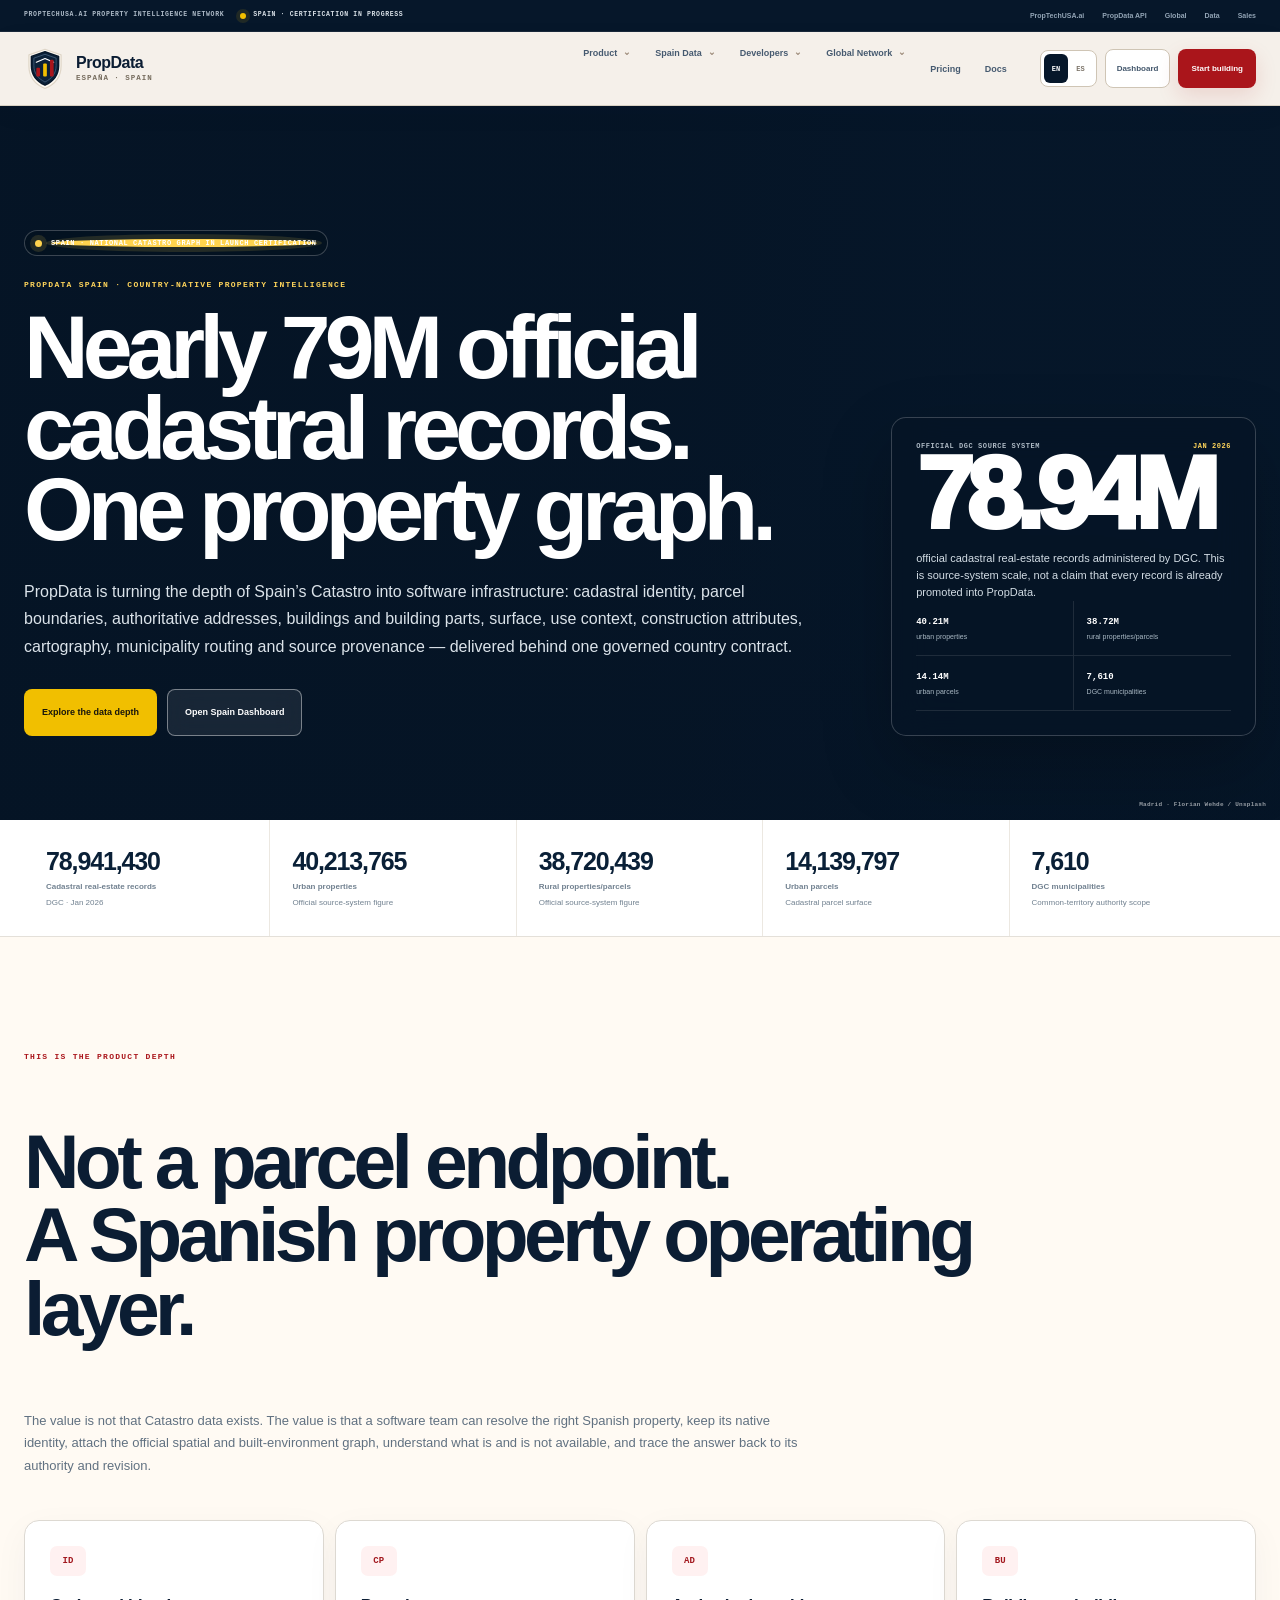
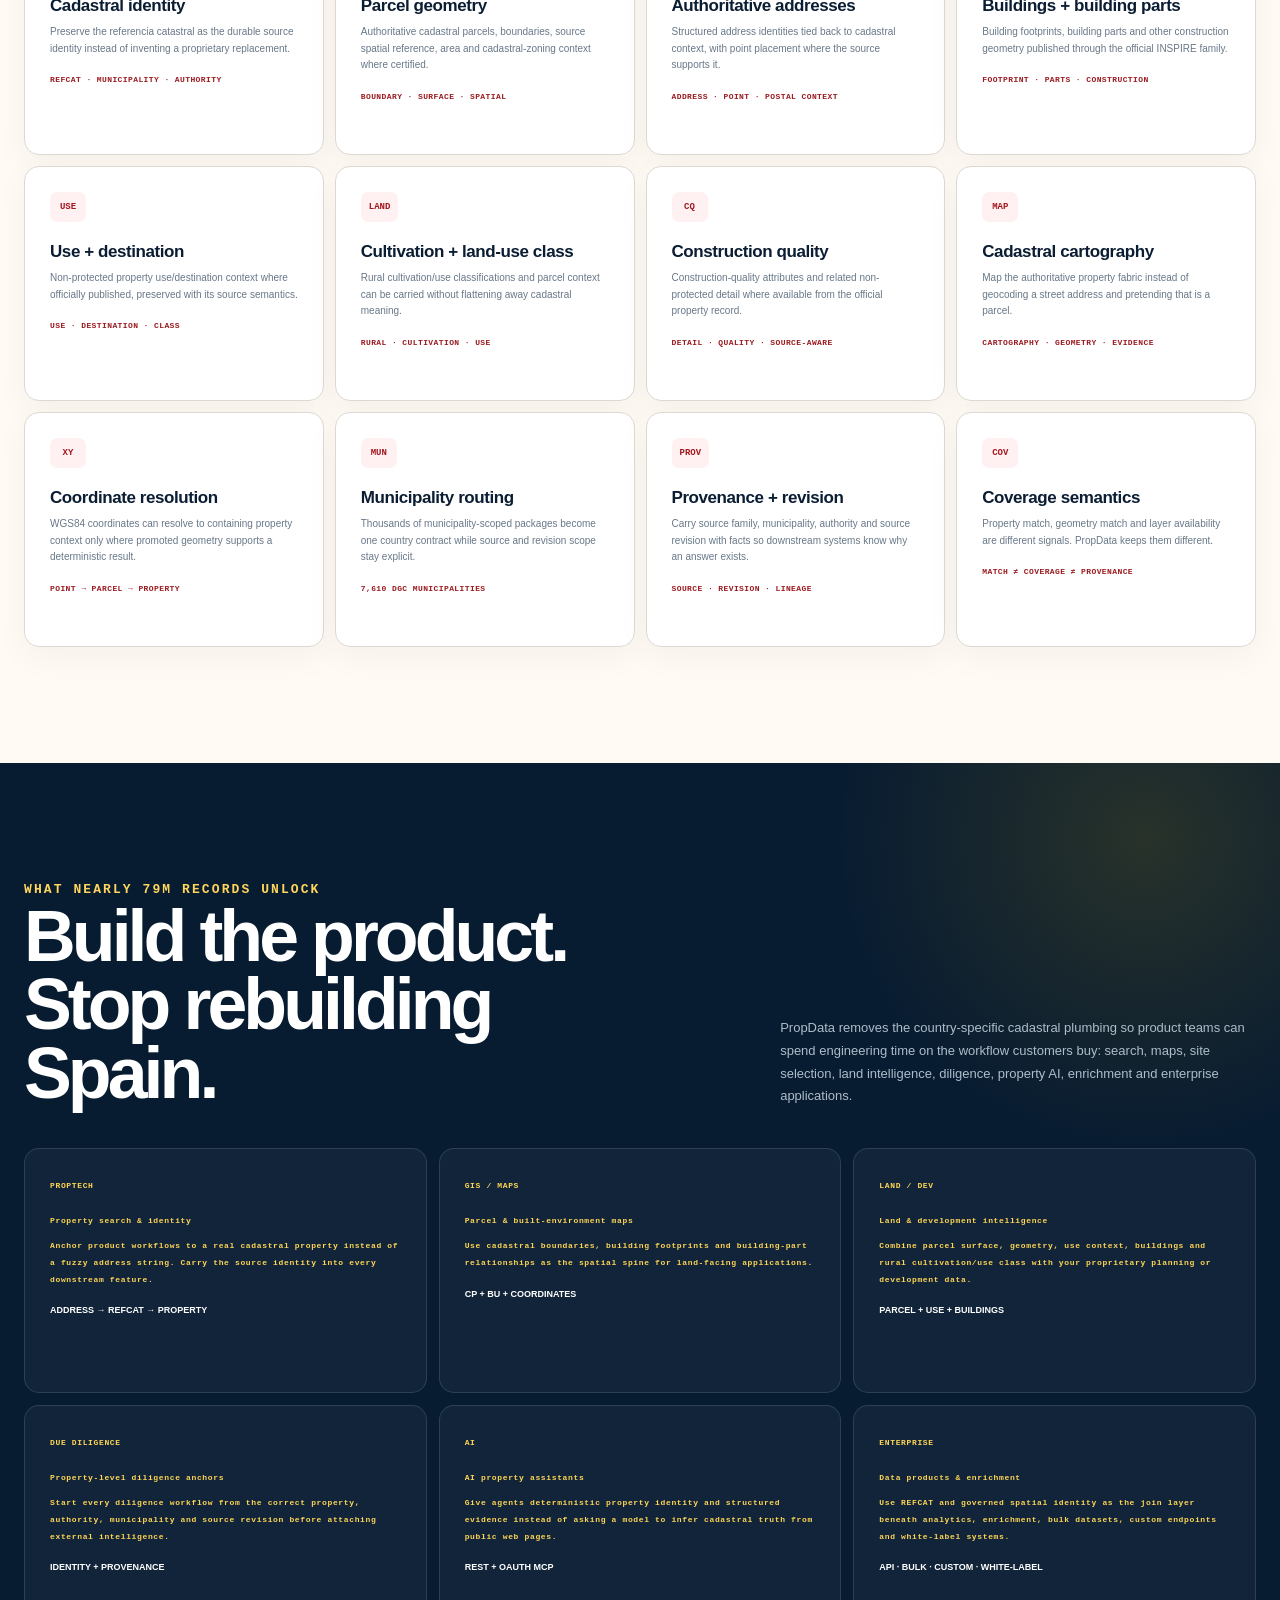
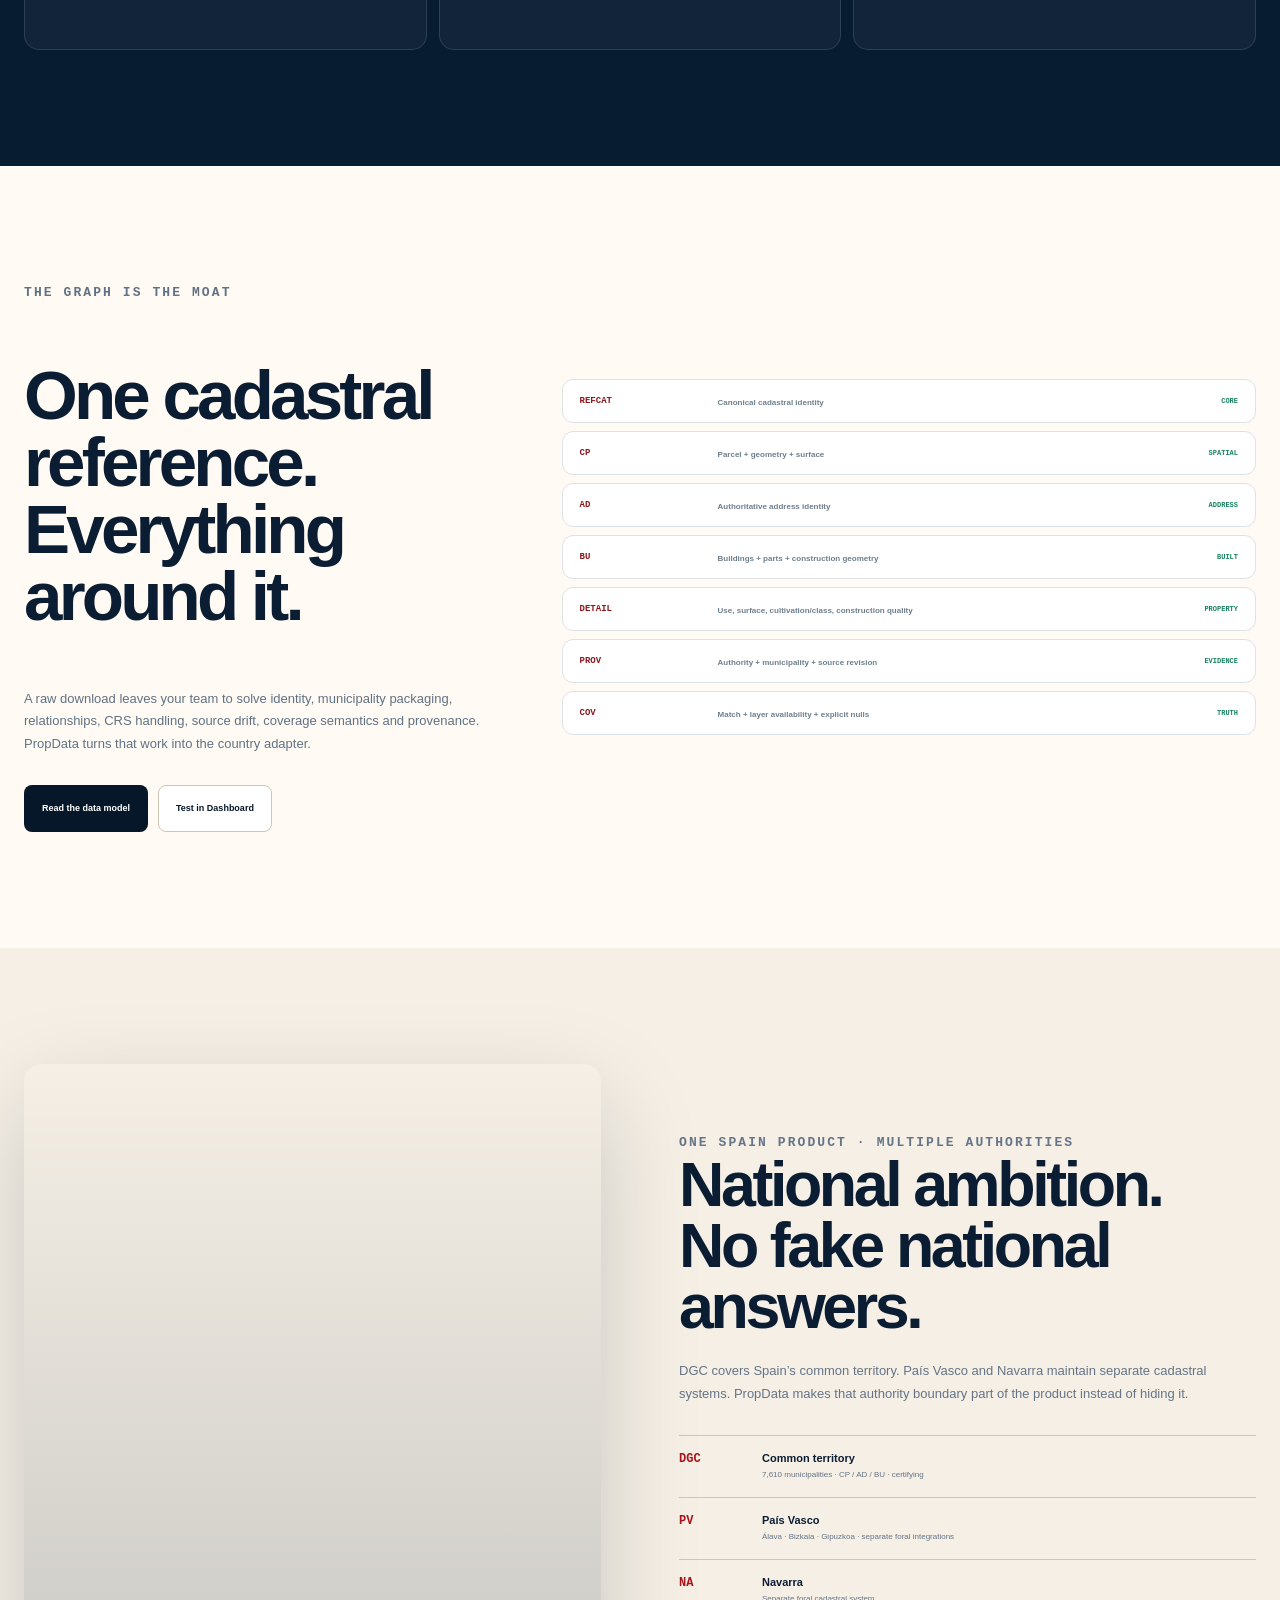
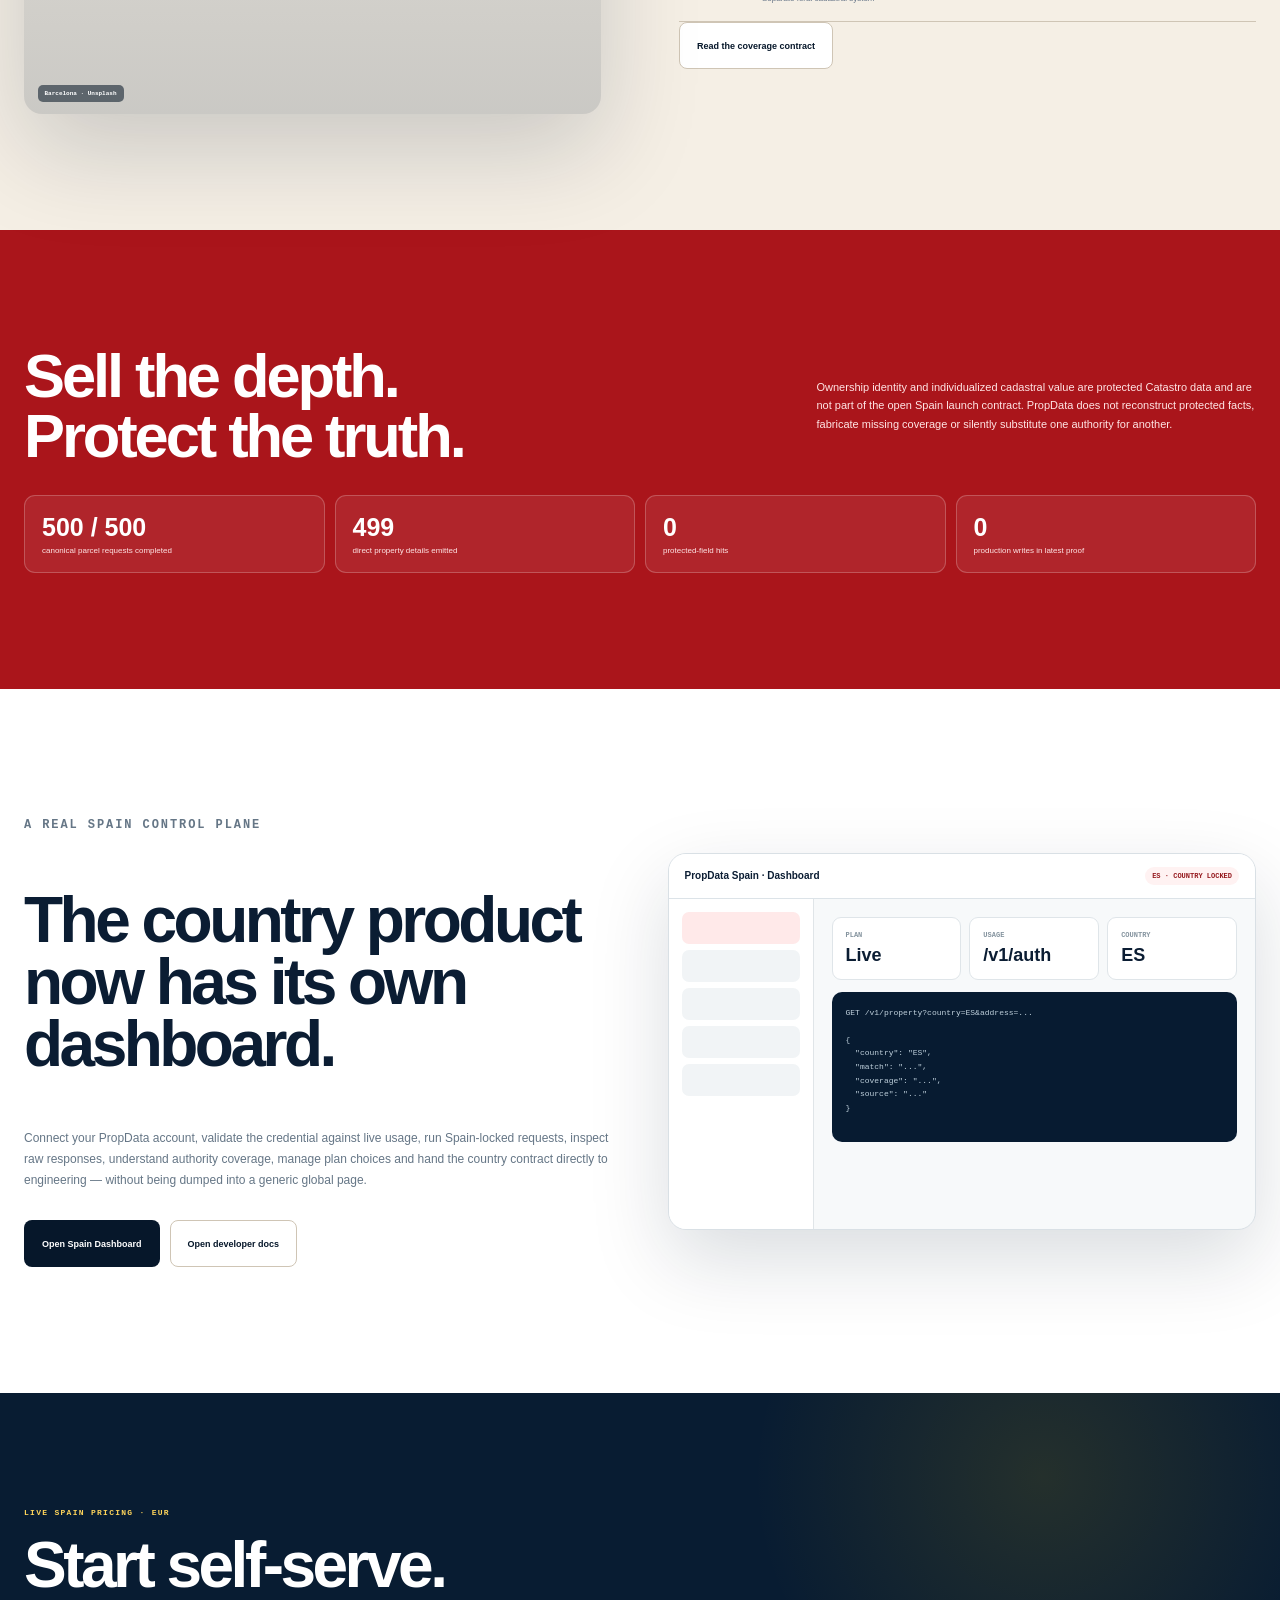
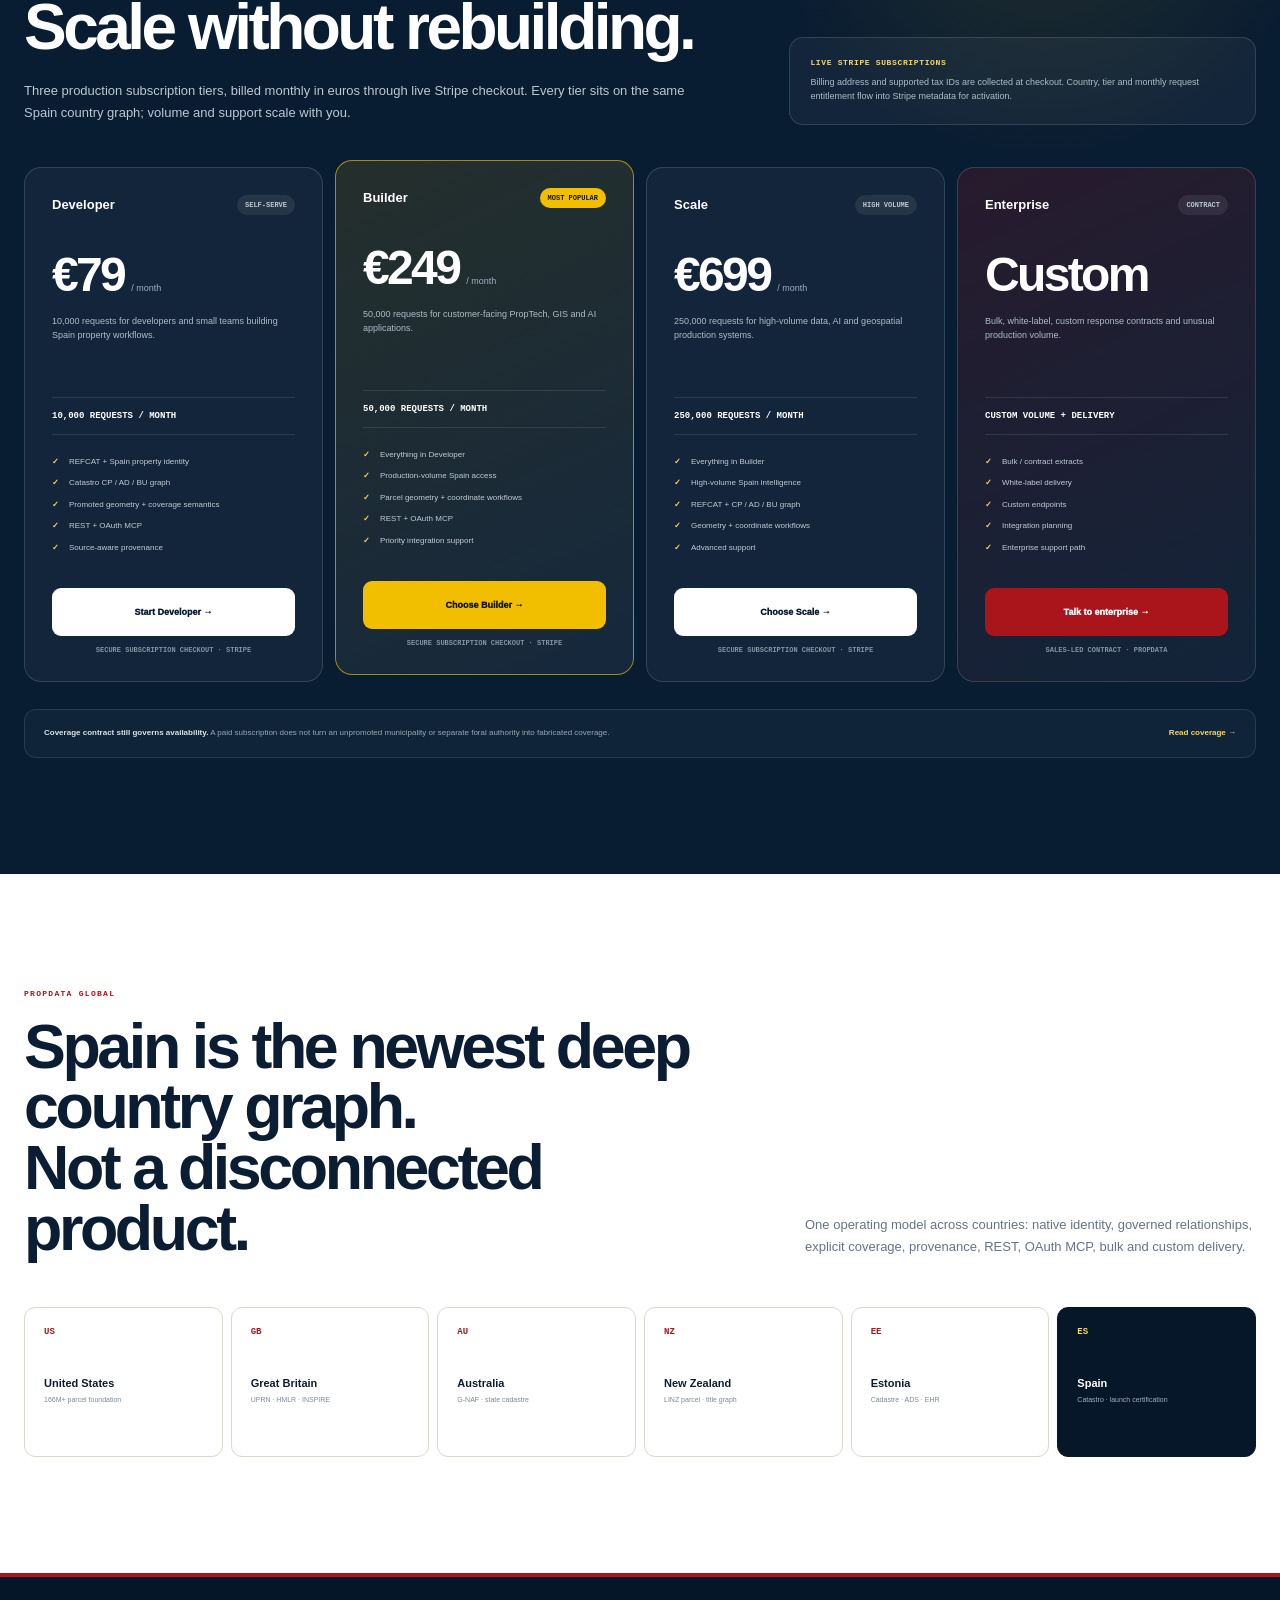
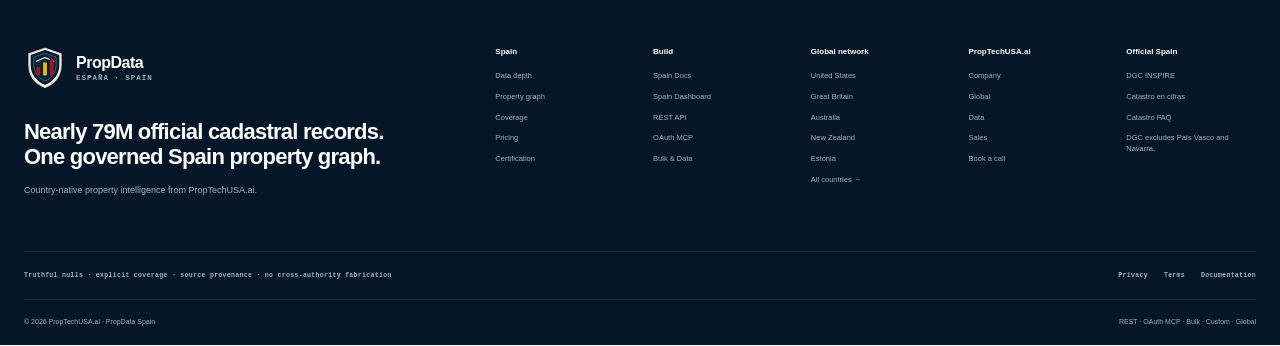
==== commit 0194a390: "Rebuild Spain homepage around full Catastro product depth" ====
--- a/index.html
+++ b/index.html
@@ -3,117 +3,44 @@
 <head>
 <meta charset="utf-8">
 <meta name="viewport" content="width=device-width,initial-scale=1,viewport-fit=cover">
-<title>PropData Spain | Catastro Property Intelligence API</title>
-<meta name="description" content="PropData Spain is the country-native property intelligence layer built on Spain's authoritative cadastral parcels, addresses, buildings and cadastral references — normalized for software, AI and enterprise workflows.">
-<meta name="theme-color" content="#fffaf3">
-<meta name="color-scheme" content="light">
-<link rel="canonical" href="https://spain.proptechusa.ai/">
-<link rel="icon" href="/favicon.svg" type="image/svg+xml">
-<meta property="og:type" content="website">
-<meta property="og:title" content="PropData Spain | Spain's cadastre, normalized for software">
-<meta property="og:description" content="Country-native cadastral identity, addresses, buildings, geometry, provenance and governed delivery for Spain.">
-<meta property="og:url" content="https://spain.proptechusa.ai/">
-<meta property="og:image" content="https://images.unsplash.com/photo-1539037116277-4db20889f2d4?auto=format&fit=crop&fm=jpg&q=82&w=1800">
-<meta name="twitter:card" content="summary_large_image">
-<meta name="twitter:title" content="PropData Spain">
-<meta name="twitter:description" content="Spain's cadastre, normalized for software.">
-<meta name="twitter:image" content="https://images.unsplash.com/photo-1539037116277-4db20889f2d4?auto=format&fit=crop&fm=jpg&q=82&w=1800">
+<title>PropData Spain | 78.9M-Record Catastro Property Intelligence</title>
+<meta name="description" content="PropData Spain turns nearly 79 million official DGC cadastral real-estate records, parcels, addresses, buildings, geometry and source context into one governed property intelligence layer for software, GIS, AI and enterprise workflows.">
+<meta name="theme-color" content="#fffaf3"><meta name="color-scheme" content="light"><link rel="canonical" href="https://spain.proptechusa.ai/"><link rel="icon" href="/favicon.svg" type="image/svg+xml">
+<meta property="og:type" content="website"><meta property="og:title" content="PropData Spain | Nearly 79M official cadastral records, normalized for software"><meta property="og:description" content="REFCAT identity, parcels, authoritative addresses, buildings, geometry, land/use context, provenance and governed delivery for Spain."><meta property="og:url" content="https://spain.proptechusa.ai/"><meta property="og:image" content="https://images.unsplash.com/photo-1539037116277-4db20889f2d4?auto=format&fit=crop&fm=jpg&q=86&w=2000"><meta name="twitter:card" content="summary_large_image"><meta name="twitter:title" content="PropData Spain"><meta name="twitter:description" content="Nearly 79M official cadastral records. One software-ready Spain property graph."><meta name="twitter:image" content="https://images.unsplash.com/photo-1539037116277-4db20889f2d4?auto=format&fit=crop&fm=jpg&q=86&w=2000">
 <link rel="stylesheet" href="/site.css">
 <style>
-html[data-lang="en"] .lang-es{display:none!important}html[data-lang="es"] .lang-en{display:none!important}
-.checkout-success{position:fixed;z-index:120;top:110px;left:50%;width:min(760px,calc(100% - 32px));transform:translateX(-50%);padding:18px 20px;border:1px solid rgba(20,122,93,.25);border-radius:14px;background:rgba(239,251,246,.98);box-shadow:0 20px 60px rgba(11,29,51,.18);color:#0b1d33;backdrop-filter:blur(16px)}.checkout-success[hidden]{display:none}.checkout-success-inner{display:flex;align-items:center;gap:15px}.checkout-success-icon{display:grid;place-items:center;flex:0 0 38px;height:38px;border-radius:50%;background:#147a5d;color:#fff;font-weight:950}.checkout-success b{display:block;font-size:12px}.checkout-success p{margin:4px 0 0;color:#53677b;font-size:9px;line-height:1.55}.checkout-success a{margin-left:auto;white-space:nowrap;color:#aa151b;font-size:9px;font-weight:900}.checkout-success button{border:0;background:transparent;color:#617284;font-size:18px;cursor:pointer}
-.sp-pricing{position:relative;overflow:hidden;background:#081c32;color:#fff}.sp-pricing:before{content:"";position:absolute;inset:-20% auto auto 58%;width:600px;height:600px;border-radius:50%;background:radial-gradient(circle,rgba(241,191,0,.12),transparent 68%);pointer-events:none}.pricing-head{position:relative;z-index:1;display:grid;grid-template-columns:1.05fr .72fr;gap:85px;align-items:end;margin-bottom:42px}.pricing-head h2{margin:0;font-size:clamp(42px,5vw,68px);line-height:.96;letter-spacing:-.055em}.pricing-head>div>p:not(.eyebrow){max-width:690px;margin:22px 0 0;color:#bcc8d2;font-size:13px;line-height:1.72}.pricing-assurance{padding:20px;border:1px solid rgba(255,255,255,.13);border-radius:14px;background:rgba(255,255,255,.045)}.pricing-assurance b,.pricing-assurance span{display:block}.pricing-assurance b{color:#ffd55b;font:900 8px var(--mono);letter-spacing:.08em}.pricing-assurance span{margin-top:8px;color:#aebcc7;font-size:9px;line-height:1.6}.pricing-grid{position:relative;z-index:1;display:grid;grid-template-columns:repeat(4,1fr);gap:12px}.price-card{display:flex;min-height:520px;flex-direction:column;padding:27px;border:1px solid rgba(255,255,255,.14);border-radius:17px;background:rgba(255,255,255,.045);box-shadow:0 25px 70px rgba(0,0,0,.14)}.price-card.featured{border-color:rgba(241,191,0,.65);background:linear-gradient(155deg,rgba(241,191,0,.12),rgba(255,255,255,.055));transform:translateY(-7px)}.price-card.enterprise{background:linear-gradient(155deg,rgba(170,21,27,.2),rgba(255,255,255,.04))}.price-tag{display:flex;align-items:center;justify-content:space-between;gap:12px}.price-tag b{font-size:13px}.price-tag span{padding:6px 8px;border-radius:999px;background:rgba(255,255,255,.08);color:#bbc8d2;font:850 7px var(--mono)}.price-card.featured .price-tag span{background:#f1bf00;color:#18150b}.price{display:flex;align-items:baseline;gap:7px;margin-top:32px}.price strong{font-size:48px;letter-spacing:-.055em}.price small{color:#9fb0bd;font-size:9px}.price-copy{min-height:62px;margin:12px 0 0;color:#aebcc7;font-size:9px;line-height:1.62}.price-requests{margin:21px 0 0;padding:13px 0;border-top:1px solid rgba(255,255,255,.1);border-bottom:1px solid rgba(255,255,255,.1);color:#fff;font:900 9px var(--mono)}.price-features{display:grid;gap:10px;margin:21px 0 26px;padding:0;list-style:none}.price-features li{position:relative;padding-left:17px;color:#c1ccd5;font-size:8px;line-height:1.45}.price-features li:before{content:"✓";position:absolute;left:0;color:#ffd55b;font-weight:950}.price-card .price-button{margin-top:auto;min-height:48px;display:flex;align-items:center;justify-content:center;border-radius:9px;background:#fff;color:#081c32;font-size:9px;font-weight:950;transition:.18s}.price-card .price-button:hover{transform:translateY(-1px);background:#f7f1e6}.price-card.featured .price-button{background:#f1bf00;color:#17150c}.price-card.enterprise .price-button{background:#aa151b;color:#fff}.price-stripe{display:flex;align-items:center;justify-content:center;gap:6px;margin-top:10px;color:#8295a4;font:750 7px var(--mono)}.pricing-note{position:relative;z-index:1;display:flex;align-items:flex-start;justify-content:space-between;gap:35px;margin-top:27px;padding:17px 19px;border:1px solid rgba(255,255,255,.1);border-radius:12px;background:rgba(255,255,255,.035);color:#96a8b6;font-size:8px;line-height:1.6}.pricing-note strong{color:#dbe4ea}.pricing-note a{color:#ffd55b;font-weight:900;white-space:nowrap}
-@media(max-width:1050px){.pricing-grid{grid-template-columns:1fr 1fr}.price-card.featured{transform:none}.pricing-head{grid-template-columns:1fr;gap:25px}}@media(max-width:700px){.pricing-grid{grid-template-columns:1fr}.price-card{min-height:auto}.pricing-note{display:block}.pricing-note a{display:inline-block;margin-top:10px}.checkout-success{top:88px}.checkout-success-inner{align-items:flex-start;flex-wrap:wrap}.checkout-success a{margin-left:53px}}
+html[data-lang="en"] .lang-es{display:none!important}html[data-lang="es"] .lang-en{display:none!important}.hero{min-height:820px}.hero-image{background-image:url('https://images.unsplash.com/photo-1539037116277-4db20889f2d4?auto=format&fit=crop&fm=jpg&q=86&w=2200')}.hero-shade{background:linear-gradient(90deg,rgba(5,20,37,.93) 0%,rgba(5,20,37,.76) 48%,rgba(5,20,37,.22) 76%,rgba(5,20,37,.08)),linear-gradient(0deg,rgba(5,20,37,.62),transparent 45%)}.hero-copy{max-width:820px}.hero h1{font-size:clamp(55px,7vw,91px);max-width:900px}.hero-lede{max-width:780px;font-size:16px}.hero-proof{width:min(420px,100%)}.big-number{display:block;color:#fff;font-size:clamp(66px,8vw,108px);font-weight:950;line-height:.86;letter-spacing:-.075em}.big-number-note{display:block;margin-top:12px;color:#d3dde5;font-size:11px;line-height:1.55}.hero-actions .btn.primary{background:#f1bf00;color:#17150c}.hero-actions .btn.primary:hover{background:#ffd54f}.scale-strip{background:#fff;border-bottom:1px solid #e4e0d9}.scale-grid{display:grid;grid-template-columns:repeat(5,1fr)}.scale-item{padding:27px 22px;border-right:1px solid #ece8e1}.scale-item:last-child{border-right:0}.scale-item strong{display:block;color:#0a2037;font-size:25px;letter-spacing:-.045em}.scale-item b{display:block;margin-top:5px;color:#172d41;font-size:10px}.scale-item span{display:block;margin-top:4px;color:#718190;font-size:8px;line-height:1.5}.depth-section{background:#fffaf3}.depth-head{max-width:980px}.depth-head h2{font-size:clamp(45px,6vw,78px);line-height:.96;letter-spacing:-.06em}.depth-head>p:last-child{max-width:790px;color:#617181;font-size:13px;line-height:1.75}.depth-matrix{display:grid;grid-template-columns:repeat(4,1fr);gap:11px;margin-top:42px}.depth-card{min-height:235px;padding:25px;border:1px solid #ddd9d2;border-radius:15px;background:#fff;box-shadow:0 10px 35px rgba(18,40,59,.045)}.depth-card .code{display:inline-grid;place-items:center;min-width:36px;height:30px;padding:0 8px;border-radius:7px;background:#fff1f1;color:#a2181e;font:900 9px var(--mono)}.depth-card h3{margin:20px 0 8px;font-size:17px;letter-spacing:-.025em}.depth-card p{margin:0;color:#687888;font-size:10px;line-height:1.68}.depth-card strong{display:block;margin-top:18px;color:#9b1b20;font:900 8px var(--mono);letter-spacing:.05em}.commercial-section{position:relative;overflow:hidden;background:#071b31;color:#fff}.commercial-section:before{content:"";position:absolute;width:650px;height:650px;right:-190px;top:-250px;border-radius:50%;background:radial-gradient(circle,rgba(241,191,0,.14),transparent 69%)}.commercial-head{position:relative;z-index:1;display:grid;grid-template-columns:1.05fr .75fr;gap:90px;align-items:end}.commercial-head h2{margin:0;font-size:clamp(44px,5.6vw,76px);line-height:.96;letter-spacing:-.055em}.commercial-head p{margin:0;color:#aebdca;font-size:13px;line-height:1.75}.outcome-grid{position:relative;z-index:1;display:grid;grid-template-columns:repeat(3,1fr);gap:12px;margin-top:40px}.outcome{min-height:245px;padding:25px;border:1px solid rgba(255,255,255,.12);border-radius:15px;background:rgba(255,255,255,.045)}.outcome span{color:#ffd655;font:900 8px var(--mono);letter-spacing:.08em}.outcome h3{margin:15px 0 9px;font-size:18px}.outcome p{margin:0;color:#aab9c5;font-size:10px;line-height:1.68}.outcome b{display:block;margin-top:18px;color:#fff;font-size:9px}.graph-showcase{display:grid;grid-template-columns:.82fr 1.18fr;gap:55px;align-items:center}.graph-copy h2{font-size:clamp(43px,5.4vw,72px);line-height:.97;letter-spacing:-.055em}.graph-copy>p{color:#607283;font-size:13px;line-height:1.75}.graph-stack{display:grid;gap:8px}.graph-row{display:grid;grid-template-columns:125px 1fr auto;gap:13px;align-items:center;padding:15px 17px;border:1px solid #dce2e6;border-radius:11px;background:#fff}.graph-row b{font:900 9px var(--mono);color:#8f181d}.graph-row strong{font-size:11px}.graph-row span{color:#6d7f8b;font-size:8px}.graph-row em{font-style:normal;color:#16825f;font:900 7px var(--mono)}.truth-band{background:#aa151b;color:#fff}.truth-grid{display:grid;grid-template-columns:1.25fr .75fr;gap:60px;align-items:center}.truth-grid h2{margin:0;font-size:clamp(37px,4.8vw,62px);line-height:.97;letter-spacing:-.05em}.truth-grid p{margin:0;color:#ffe5e5;font-size:11px;line-height:1.7}.proof-stats{display:grid;grid-template-columns:repeat(4,1fr);gap:10px;margin-top:30px}.proof-stat-card{padding:17px;border:1px solid rgba(255,255,255,.22);border-radius:11px;background:rgba(255,255,255,.07)}.proof-stat-card strong{display:block;font-size:25px}.proof-stat-card span{display:block;margin-top:4px;color:#ffe6e6;font-size:8px}.sp-pricing{position:relative;overflow:hidden;background:#081c32;color:#fff}.sp-pricing:before{content:"";position:absolute;inset:-20% auto auto 58%;width:600px;height:600px;border-radius:50%;background:radial-gradient(circle,rgba(241,191,0,.12),transparent 68%);pointer-events:none}.pricing-head{position:relative;z-index:1;display:grid;grid-template-columns:1.05fr .72fr;gap:85px;align-items:end;margin-bottom:42px}.pricing-head h2{margin:0;font-size:clamp(42px,5vw,68px);line-height:.96;letter-spacing:-.055em}.pricing-head>div>p:not(.eyebrow){max-width:690px;margin:22px 0 0;color:#bcc8d2;font-size:13px;line-height:1.72}.pricing-assurance{padding:20px;border:1px solid rgba(255,255,255,.13);border-radius:14px;background:rgba(255,255,255,.045)}.pricing-assurance b,.pricing-assurance span{display:block}.pricing-assurance b{color:#ffd55b;font:900 8px var(--mono);letter-spacing:.08em}.pricing-assurance span{margin-top:8px;color:#aebcc7;font-size:9px;line-height:1.6}.pricing-grid{position:relative;z-index:1;display:grid;grid-template-columns:repeat(4,1fr);gap:12px}.price-card{display:flex;min-height:515px;flex-direction:column;padding:27px;border:1px solid rgba(255,255,255,.14);border-radius:17px;background:rgba(255,255,255,.045)}.price-card.featured{border-color:rgba(241,191,0,.65);background:linear-gradient(155deg,rgba(241,191,0,.12),rgba(255,255,255,.055));transform:translateY(-7px)}.price-card.enterprise{background:linear-gradient(155deg,rgba(170,21,27,.2),rgba(255,255,255,.04))}.price-tag{display:flex;align-items:center;justify-content:space-between;gap:12px}.price-tag b{font-size:13px}.price-tag span{padding:6px 8px;border-radius:999px;background:rgba(255,255,255,.08);color:#bbc8d2;font:850 7px var(--mono)}.price-card.featured .price-tag span{background:#f1bf00;color:#18150b}.price{display:flex;align-items:baseline;gap:7px;margin-top:32px}.price strong{font-size:48px;letter-spacing:-.055em}.price small{color:#9fb0bd;font-size:9px}.price-copy{min-height:62px;margin:12px 0 0;color:#aebcc7;font-size:9px;line-height:1.62}.price-requests{margin:21px 0 0;padding:13px 0;border-top:1px solid rgba(255,255,255,.1);border-bottom:1px solid rgba(255,255,255,.1);color:#fff;font:900 9px var(--mono)}.price-features{display:grid;gap:10px;margin:21px 0 26px;padding:0;list-style:none}.price-features li{position:relative;padding-left:17px;color:#c1ccd5;font-size:8px;line-height:1.45}.price-features li:before{content:"✓";position:absolute;left:0;color:#ffd55b;font-weight:950}.price-button{margin-top:auto;min-height:48px;display:flex;align-items:center;justify-content:center;border-radius:9px;background:#fff;color:#081c32;font-size:9px;font-weight:950}.price-card.featured .price-button{background:#f1bf00;color:#17150c}.price-card.enterprise .price-button{background:#aa151b;color:#fff}.price-stripe{margin-top:10px;text-align:center;color:#8295a4;font:750 7px var(--mono)}.pricing-note{position:relative;z-index:1;display:flex;align-items:flex-start;justify-content:space-between;gap:35px;margin-top:27px;padding:17px 19px;border:1px solid rgba(255,255,255,.1);border-radius:12px;background:rgba(255,255,255,.035);color:#96a8b6;font-size:8px;line-height:1.6}.pricing-note strong{color:#dbe4ea}.pricing-note a{color:#ffd55b;font-weight:900;white-space:nowrap}.dashboard-promo{background:#fff}.dash-wrap{display:grid;grid-template-columns:1fr 1fr;gap:55px;align-items:center;padding:10px 0}.dash-copy h2{font-size:clamp(42px,5vw,68px);line-height:.97;letter-spacing:-.055em}.dash-copy p{color:#657686;font-size:12px;line-height:1.74}.dash-mock{overflow:hidden;border:1px solid #d9e0e5;border-radius:18px;background:#f7f9fa;box-shadow:0 30px 80px rgba(7,27,49,.15)}.dash-top{display:flex;align-items:center;justify-content:space-between;padding:13px 16px;background:#fff;border-bottom:1px solid #dce3e8}.dash-top b{font-size:10px}.dash-top span{padding:5px 7px;border-radius:999px;background:#fff2f2;color:#95191e;font:900 7px var(--mono)}.dash-body{display:grid;grid-template-columns:145px 1fr;min-height:330px}.dash-side{padding:13px;border-right:1px solid #e0e5e8;background:#fff}.dash-side i{display:block;height:32px;margin-bottom:6px;border-radius:7px;background:#f1f4f6}.dash-side i:first-child{background:#ffe9e9}.dash-main{padding:18px}.dash-kpis{display:grid;grid-template-columns:repeat(3,1fr);gap:8px}.dash-kpi{padding:13px;border:1px solid #dfe5e9;border-radius:9px;background:#fff}.dash-kpi span{display:block;color:#84939e;font:800 7px var(--mono)}.dash-kpi strong{display:block;margin-top:6px;font-size:18px}.dash-console{height:150px;margin-top:12px;border-radius:10px;background:#071b31;padding:14px;color:#bfd0dc;font:8px/1.7 var(--mono)}.checkout-success{position:fixed;z-index:120;top:110px;left:50%;width:min(760px,calc(100% - 32px));transform:translateX(-50%);padding:18px 20px;border:1px solid rgba(20,122,93,.25);border-radius:14px;background:rgba(239,251,246,.98);box-shadow:0 20px 60px rgba(11,29,51,.18);color:#0b1d33}.checkout-success[hidden]{display:none}.checkout-success-inner{display:flex;align-items:center;gap:15px}.checkout-success-icon{display:grid;place-items:center;flex:0 0 38px;height:38px;border-radius:50%;background:#147a5d;color:#fff;font-weight:950}.checkout-success b{display:block;font-size:12px}.checkout-success p{margin:4px 0 0;color:#53677b;font-size:9px;line-height:1.55}.checkout-success a{margin-left:auto;white-space:nowrap;color:#aa151b;font-size:9px;font-weight:900}.checkout-success button{border:0;background:transparent;color:#617284;font-size:18px;cursor:pointer}@media(max-width:1100px){.depth-matrix{grid-template-columns:1fr 1fr}.outcome-grid{grid-template-columns:1fr 1fr}.commercial-head,.graph-showcase,.truth-grid,.dash-wrap,.pricing-head{grid-template-columns:1fr;gap:28px}.pricing-grid{grid-template-columns:1fr 1fr}.price-card.featured{transform:none}.scale-grid{grid-template-columns:repeat(2,1fr)}.scale-item{border-bottom:1px solid #ece8e1}}@media(max-width:700px){.hero{min-height:780px}.hero-proof{display:none}.scale-grid,.depth-matrix,.outcome-grid,.pricing-grid{grid-template-columns:1fr}.scale-item{border-right:0}.proof-stats{grid-template-columns:1fr 1fr}.dash-body{grid-template-columns:90px 1fr}.dash-kpis{grid-template-columns:1fr}.dash-console{height:115px}.pricing-note{display:block}.pricing-note a{display:inline-block;margin-top:10px}.checkout-success{top:88px}.checkout-success-inner{align-items:flex-start;flex-wrap:wrap}.checkout-success a{margin-left:53px}}
 </style>
-<script type="application/ld+json">{"@context":"https://schema.org","@graph":[{"@type":"Organization","@id":"https://proptechusa.ai/#organization","name":"PropTechUSA.ai","url":"https://proptechusa.ai/","email":"sales@proptechusa.ai"},{"@type":"WebAPI","name":"PropData Spain","url":"https://spain.proptechusa.ai/","description":"Country-native Spanish cadastral property intelligence for software, AI and enterprise workflows.","provider":{"@id":"https://proptechusa.ai/#organization"},"areaServed":{"@type":"Country","name":"Spain"},"documentation":"https://spain.proptechusa.ai/docs","termsOfService":"https://proptechusa.ai/terms"}]}</script>
+<script type="application/ld+json">{"@context":"https://schema.org","@graph":[{"@type":"Organization","@id":"https://proptechusa.ai/#organization","name":"PropTechUSA.ai","url":"https://proptechusa.ai/","email":"sales@proptechusa.ai"},{"@type":"WebAPI","name":"PropData Spain","url":"https://spain.proptechusa.ai/","description":"Country-native Spanish cadastral property intelligence built around official DGC identity, parcels, addresses, buildings, geometry and source context.","provider":{"@id":"https://proptechusa.ai/#organization"},"areaServed":{"@type":"Country","name":"Spain"},"documentation":"https://spain.proptechusa.ai/docs"}]}</script>
 </head>
 <body>
-<header class="site-header">
-  <div class="utility-bar">
-    <div class="shell utility-inner">
-      <div class="utility-left"><span data-i18n="utility.network">PROPTECHUSA.AI PROPERTY INTELLIGENCE NETWORK</span><span class="utility-status"><i></i><b data-i18n="utility.status">SPAIN · CERTIFICATION IN PROGRESS</b></span></div>
-      <nav class="utility-links" aria-label="PropTechUSA ecosystem"><a href="https://proptechusa.ai/">PropTechUSA.ai</a><a href="https://propdata.proptechusa.ai/">PropData API</a><a href="https://global.proptechusa.ai/">Global</a><a href="https://data.proptechusa.ai/">Data</a><a href="mailto:sales@proptechusa.ai">Sales</a></nav>
-    </div>
-  </div>
-  <div class="topbar">
-    <div class="shell nav-shell">
-      <a class="brand" href="/" aria-label="PropData Spain home"><img src="/favicon.svg" alt=""><span><strong>PropData</strong><small>ESPAÑA · SPAIN</small></span></a>
-      <button class="menu" id="menu" type="button" aria-label="Open navigation">☰</button>
-      <nav class="nav-links" id="nav" aria-label="Primary navigation">
-        <details class="nav-group"><summary data-i18n="nav.product">Product</summary><div class="mega mega-product"><div><span class="mega-label" data-i18n="mega.productLabel">SPAIN PROPERTY GRAPH</span><a href="#platform"><b data-i18n="mega.graph">Property graph</b><small data-i18n="mega.graphCopy">Identity, addresses, buildings and parcel geometry.</small></a><a href="#architecture"><b data-i18n="mega.arch">Architecture</b><small data-i18n="mega.archCopy">How official source data becomes governed infrastructure.</small></a></div><div><span class="mega-label" data-i18n="mega.controlLabel">CONTROL LAYER</span><a href="#engineering"><b data-i18n="mega.governance">Governance</b><small data-i18n="mega.governanceCopy">Fail-closed identity, drift evidence and promotion gates.</small></a><a href="#use-cases"><b data-i18n="mega.useCases">Use cases</b><small data-i18n="mega.useCasesCopy">Product, AI, mapping, diligence and enterprise workflows.</small></a><a href="#pricing"><b><span class="lang-en">Pricing</span><span class="lang-es">Precios</span></b><small><span class="lang-en">Live EUR plans with Stripe checkout.</span><span class="lang-es">Planes reales en EUR con pago por Stripe.</span></small></a></div></div></details>
-        <details class="nav-group"><summary data-i18n="nav.data">Spain Data</summary><div class="mega"><div><span class="mega-label" data-i18n="mega.coverageLabel">AUTHORITY MODEL</span><a href="#coverage"><b data-i18n="mega.coverage">Coverage</b><small data-i18n="mega.coverageCopy">DGC common territory and separate foral systems.</small></a><a href="#sources"><b data-i18n="mega.sources">Sources</b><small data-i18n="mega.sourcesCopy">Catastro CP, AD, BU and non-protected detail.</small></a></div><div><span class="mega-label" data-i18n="mega.identityLabel">IDENTITY</span><a href="#platform"><b>REFCAT</b><small data-i18n="mega.refcatCopy">Durable referencia catastral joins.</small></a><a href="/docs#protected"><b data-i18n="mega.protected">Protected-data boundary</b><small data-i18n="mega.protectedCopy">Ownership and individualized cadastral value stay outside the open contract.</small></a></div></div></details>
-        <details class="nav-group"><summary data-i18n="nav.developers">Developers</summary><div class="mega"><div><span class="mega-label">BUILD</span><a href="/docs"><b data-i18n="mega.docs">Spain Docs</b><small data-i18n="mega.docsCopy">Country contract, routes, identity and coverage.</small></a><a href="#developers"><b>REST API</b><small data-i18n="mega.restCopy">Server-side PropData delivery with country=ES.</small></a></div><div><span class="mega-label">OPERATE</span><a href="https://propdata.proptechusa.ai/dashboard"><b data-i18n="mega.dashboard">Customer Dashboard</b><small data-i18n="mega.dashboardCopy">Keys, usage, Request Lab, MCP and billing.</small></a><a href="/docs#delivery"><b>OAuth MCP</b><small data-i18n="mega.mcpCopy">AI-native access through the separate OAuth flow.</small></a></div></div></details>
-        <details class="nav-group nav-countries"><summary data-i18n="nav.network">Global Network</summary><div class="mega mega-countries"><a class="country-link us" href="https://propdata.proptechusa.ai/"><b>United States</b><span>166M+ parcel foundation</span></a><a class="country-link" href="https://gb.proptechusa.ai/"><b>Great Britain</b><span>UPRN · HMLR · INSPIRE</span></a><a class="country-link" href="https://au.proptechusa.ai/"><b>Australia</b><span>G-NAF · state cadastre</span></a><a class="country-link" href="https://nz.proptechusa.ai/"><b>New Zealand</b><span>LINZ parcel · title graph</span></a><a class="country-link" href="https://ee.proptechusa.ai/"><b>Estonia</b><span>Cadastre · ADS · EHR</span></a><a class="country-link active-country" href="/"><b>Spain</b><span data-i18n="mega.spainStatus">Catastro · certifying</span></a><a class="country-link all" href="https://global.proptechusa.ai/"><b data-i18n="mega.allCountries">Explore global coverage →</b><span>PropData Global</span></a></div></details>
-        <a class="nav-direct" href="#pricing"><span class="lang-en">Pricing</span><span class="lang-es">Precios</span></a>
-        <a class="nav-direct" href="/docs" data-i18n="nav.docs">Docs</a>
-      </nav>
-      <div class="nav-actions"><div class="lang-switch" aria-label="Language"><button class="active" data-lang="en" type="button">EN</button><button data-lang="es" type="button">ES</button></div><a class="dashboard-link" href="https://propdata.proptechusa.ai/dashboard" data-i18n="nav.dashboard">Dashboard</a><a class="nav-cta" href="#pricing"><span class="lang-en">See pricing</span><span class="lang-es">Ver precios</span></a></div>
-    </div>
-  </div>
-</header>
-<div id="checkout-success" class="checkout-success" hidden><div class="checkout-success-inner"><div class="checkout-success-icon">✓</div><div><b><span class="lang-en">Stripe checkout completed.</span><span class="lang-es">Pago de Stripe completado.</span></b><p><span class="lang-en">Your PropData Spain subscription checkout completed successfully. Continue to the customer dashboard for account controls while Spain access follows the existing PropData activation flow.</span><span class="lang-es">El proceso de suscripción de PropData España se completó correctamente. Continúa al panel de cliente para gestionar tu cuenta mientras el acceso de España sigue el flujo de activación de PropData.</span></p></div><a href="https://propdata.proptechusa.ai/dashboard"><span class="lang-en">Open dashboard →</span><span class="lang-es">Abrir panel →</span></a><button type="button" id="dismiss-checkout" aria-label="Dismiss">×</button></div></div>
+<header class="site-header"><div class="utility-bar"><div class="shell utility-inner"><div class="utility-left"><span>PROPTECHUSA.AI PROPERTY INTELLIGENCE NETWORK</span><span class="utility-status"><i></i><b><span class="lang-en">SPAIN · CERTIFICATION IN PROGRESS</span><span class="lang-es">ESPAÑA · CERTIFICACIÓN EN CURSO</span></b></span></div><nav class="utility-links"><a href="https://proptechusa.ai/">PropTechUSA.ai</a><a href="https://propdata.proptechusa.ai/">PropData API</a><a href="https://global.proptechusa.ai/">Global</a><a href="https://data.proptechusa.ai/">Data</a><a href="mailto:sales@proptechusa.ai">Sales</a></nav></div></div><div class="topbar"><div class="shell nav-shell"><a class="brand" href="/"><img src="/favicon.svg" alt=""><span><strong>PropData</strong><small>ESPAÑA · SPAIN</small></span></a><button class="menu" id="menu" type="button">☰</button><nav class="nav-links" id="nav"><details class="nav-group"><summary><span class="lang-en">Product</span><span class="lang-es">Producto</span></summary><div class="mega mega-product"><div><span class="mega-label">SPAIN PROPERTY GRAPH</span><a href="#depth"><b><span class="lang-en">Data depth</span><span class="lang-es">Profundidad</span></b><small>REFCAT · CP · AD · BU · DETAIL</small></a><a href="#graph"><b><span class="lang-en">Property graph</span><span class="lang-es">Grafo inmobiliario</span></b><small><span class="lang-en">Identity, spatial relationships and source lineage.</span><span class="lang-es">Identidad, relaciones espaciales y procedencia.</span></small></a></div><div><span class="mega-label">OPERATE</span><a href="/dashboard"><b>Spain Dashboard</b><small><span class="lang-en">Request Lab, usage, coverage and billing.</span><span class="lang-es">Request Lab, uso, cobertura y facturación.</span></small></a><a href="/docs"><b>Developer Docs</b><small><span class="lang-en">Country contract from quickstart to production.</span><span class="lang-es">Contrato de país de quickstart a producción.</span></small></a></div></div></details><details class="nav-group"><summary><span class="lang-en">Spain Data</span><span class="lang-es">Datos España</span></summary><div class="mega"><div><span class="mega-label">OFFICIAL SCALE</span><a href="#scale"><b>78.94M</b><small><span class="lang-en">Official DGC cadastral real-estate records.</span><span class="lang-es">Bienes inmuebles catastrales oficiales DGC.</span></small></a><a href="#depth"><b>CP · AD · BU</b><small><span class="lang-en">Parcels, addresses, buildings and parts.</span><span class="lang-es">Parcelas, direcciones, edificios y partes.</span></small></a></div><div><span class="mega-label">AUTHORITY</span><a href="#coverage"><b><span class="lang-en">Coverage contract</span><span class="lang-es">Contrato de cobertura</span></b><small>DGC · País Vasco · Navarra</small></a><a href="#truth"><b><span class="lang-en">Protected data</span><span class="lang-es">Datos protegidos</span></b><small><span class="lang-en">Ownership and individualized cadastral value excluded.</span><span class="lang-es">Titularidad y valor individualizado excluidos.</span></small></a></div></div></details><details class="nav-group"><summary><span class="lang-en">Developers</span><span class="lang-es">Desarrolladores</span></summary><div class="mega"><div><span class="mega-label">BUILD</span><a href="/docs#quickstart"><b>REST API</b><small>country=ES · x-api-key</small></a><a href="/docs#mcp"><b>OAuth MCP</b><small><span class="lang-en">AI-native delivery, separate OAuth flow.</span><span class="lang-es">Entrega nativa IA, flujo OAuth separado.</span></small></a></div><div><span class="mega-label">OPERATE</span><a href="/dashboard"><b>Spain Dashboard</b><small><span class="lang-en">Country-locked workspace and live usage.</span><span class="lang-es">Workspace de país y uso en vivo.</span></small></a><a href="#pricing"><b><span class="lang-en">Pricing</span><span class="lang-es">Precios</span></b><small>€79 · €249 · €699</small></a></div></div></details><details class="nav-group nav-countries"><summary><span class="lang-en">Global Network</span><span class="lang-es">Red global</span></summary><div class="mega mega-countries"><a class="country-link" href="https://propdata.proptechusa.ai/"><b>United States</b><span>166M+ parcel foundation</span></a><a class="country-link" href="https://gb.proptechusa.ai/"><b>Great Britain</b><span>UPRN · HMLR · INSPIRE</span></a><a class="country-link" href="https://au.proptechusa.ai/"><b>Australia</b><span>G-NAF · state cadastre</span></a><a class="country-link" href="https://nz.proptechusa.ai/"><b>New Zealand</b><span>LINZ parcel · title graph</span></a><a class="country-link" href="https://ee.proptechusa.ai/"><b>Estonia</b><span>Cadastre · ADS · EHR</span></a><a class="country-link active-country" href="/"><b>Spain</b><span>Catastro · certifying</span></a></div></details><a class="nav-direct" href="#pricing"><span class="lang-en">Pricing</span><span class="lang-es">Precios</span></a><a class="nav-direct" href="/docs">Docs</a></nav><div class="nav-actions"><div class="lang-switch"><button class="active" data-lang="en" type="button">EN</button><button data-lang="es" type="button">ES</button></div><a class="dashboard-link" href="/dashboard">Dashboard</a><a class="nav-cta" href="#pricing"><span class="lang-en">Start building</span><span class="lang-es">Empezar</span></a></div></div></div></header>
+<div id="checkout-success" class="checkout-success" hidden><div class="checkout-success-inner"><div class="checkout-success-icon">✓</div><div><b><span class="lang-en">Stripe checkout completed.</span><span class="lang-es">Pago de Stripe completado.</span></b><p><span class="lang-en">Continue into the Spain Dashboard for account controls, live usage and country tools.</span><span class="lang-es">Continúa al Dashboard de España para controles, uso y herramientas del país.</span></p></div><a href="/dashboard"><span class="lang-en">Open Spain Dashboard →</span><span class="lang-es">Abrir Dashboard España →</span></a><button type="button" id="dismiss-checkout">×</button></div></div>
 <main>
-<section class="hero">
-  <div class="hero-image" role="img" aria-label="Aerial view of Gran Via and central Madrid"></div><div class="hero-shade"></div>
-  <div class="shell hero-inner"><div class="hero-copy"><div class="status-chip"><span></span><b data-i18n="hero.status">SPAIN LAUNCH CERTIFICATION IN PROGRESS</b></div><p class="eyebrow light" data-i18n="hero.eyebrow">PROPDATA SPAIN · COUNTRY-NATIVE PROPERTY INFRASTRUCTURE</p><h1 data-i18n="hero.title">Spain’s cadastre,<br>normalized for software.</h1><p class="hero-lede" data-i18n="hero.lede">PropData is turning authoritative cadastral parcels, addresses, buildings and cadastral references into one deterministic Spanish property graph — built for product teams, AI systems and enterprise workflows.</p><div class="hero-actions"><a class="btn primary" href="#architecture" data-i18n="hero.cta1">Explore the Spain graph</a><a class="btn ghost" href="#pricing"><span class="lang-en">View live pricing</span><span class="lang-es">Ver precios reales</span></a></div></div>
-    <aside class="hero-proof" aria-label="Spain source and launch facts"><div class="proof-head"><span data-i18n="proof.label">SOURCE SYSTEM SCALE</span><b>DGC · JAN 2026</b></div><div class="proof-stat"><strong>78.9M</strong><span data-i18n="proof.records">official cadastral real-estate records administered by DGC</span></div><div class="proof-grid"><div><b>CP · AD · BU</b><span data-i18n="proof.families">parcels · addresses · buildings</span></div><div><b>ETRS89</b><span data-i18n="proof.crs">source-native spatial reference</span></div><div><b>REFCAT</b><span data-i18n="proof.id">cadastral reference identity</span></div><div><b>FAIL CLOSED</b><span data-i18n="proof.governance">governed resolution</span></div></div><p class="proof-note" data-i18n="proof.note">78.9M is official DGC source-system scale, not a claim that every record has already been promoted into PropData.</p></aside>
-  </div><div class="source-credit">Madrid · Florian Wehde / Unsplash</div>
-</section>
-<section class="signal-strip"><div class="shell signal-inner"><span>Dirección General del Catastro</span><i></i><span>INSPIRE CP / AD / BU</span><i></i><span data-i18n="signal.common">Common-territory certification</span><i></i><span data-i18n="signal.foral">Foral systems handled separately</span><i></i><span>REST · OAuth MCP · Bulk · Custom</span></div></section>
-
-<section class="section intro" id="platform"><div class="shell"><div class="section-head split"><div><p class="eyebrow" data-i18n="platform.eyebrow">THE PRODUCT</p><h2 data-i18n="platform.title">The routes are the doorway.<br>The Spanish property graph is the product.</h2></div><p data-i18n="platform.copy">Spain is not a flat parcel file. A useful property layer has to preserve cadastral reference identity, municipality context, addresses, parcel geometry, building relationships, source revisions and coverage states without pretending protected or unavailable facts exist.</p></div><div class="cap-grid">
-<article><span>01</span><h3 data-i18n="cap1.title">Cadastral identity</h3><p data-i18n="cap1.copy">Resolve and preserve the referencia catastral as a durable Spanish property identifier.</p></article><article><span>02</span><h3 data-i18n="cap2.title">Address graph</h3><p data-i18n="cap2.copy">Attach official Catastro address identities without flattening away source semantics.</p></article><article><span>03</span><h3 data-i18n="cap3.title">Parcel geometry</h3><p data-i18n="cap3.copy">Carry authoritative cadastral parcel boundaries with the source, revision and spatial contract.</p></article><article><span>04</span><h3 data-i18n="cap4.title">Building relationships</h3><p data-i18n="cap4.copy">Connect buildings and building parts to cadastral property identity where the official graph supports it.</p></article><article><span>05</span><h3 data-i18n="cap5.title">Coordinate resolution</h3><p data-i18n="cap5.copy">Turn latitude / longitude into property context only where promoted geometry supports a deterministic answer.</p></article><article><span>06</span><h3 data-i18n="cap6.title">Municipality routing</h3><p data-i18n="cap6.copy">Normalize thousands of municipality-scoped source packages behind one country contract.</p></article><article><span>07</span><h3 data-i18n="cap7.title">Provenance</h3><p data-i18n="cap7.copy">Keep source family, municipality, source revision and evidence lineage with property facts.</p></article><article><span>08</span><h3 data-i18n="cap8.title">Protected-data boundary</h3><p data-i18n="cap8.copy">Ownership and cadastral value stay outside the open-data contract unless a lawful, separately entitled source exists.</p></article><article><span>09</span><h3 data-i18n="cap9.title">Coverage semantics</h3><p data-i18n="cap9.copy">A property match, geometry match and dataset-coverage state are separate signals — because they mean different things.</p></article><article><span>10</span><h3 data-i18n="cap10.title">Quality gates</h3><p data-i18n="cap10.copy">Ambiguity, source drift and unresolved identity fail closed instead of silently becoming fake certainty.</p></article><article><span>11</span><h3 data-i18n="cap11.title">AI-native delivery</h3><p data-i18n="cap11.copy">The same governed graph can serve REST, OAuth MCP, bulk and custom enterprise workflows.</p></article><article><span>12</span><h3 data-i18n="cap12.title">Country control plane</h3><p data-i18n="cap12.copy">Spain fits the same PropData operating model as the U.S., UK, New Zealand, Australia and Estonia.</p></article></div></div></section>
-
-<section class="section graph-section" id="architecture"><div class="shell"><div class="section-head split dark-head"><div><p class="eyebrow light" data-i18n="architecture.eyebrow">FROM CATASTRO TO PRODUCT INFRASTRUCTURE</p><h2 data-i18n="architecture.title">One property request.<br>A governed chain underneath it.</h2></div><p data-i18n="architecture.copy">The hard part is not serving JSON. It is resolving the correct cadastral authority, preserving native identity, joining official source families, classifying drift and returning only facts the evidence supports.</p></div><div class="pipeline"><article><span>01</span><b data-i18n="pipe1.title">Resolve input</b><p data-i18n="pipe1.copy">Address, coordinates or cadastral identity enter one country contract.</p></article><i>→</i><article><span>02</span><b data-i18n="pipe2.title">Route authority</b><p data-i18n="pipe2.copy">DGC common territory or the correct separate foral system.</p></article><i>→</i><article><span>03</span><b data-i18n="pipe3.title">Connect graph</b><p data-i18n="pipe3.copy">REFCAT joins parcel, address, building and non-protected property context.</p></article><i>→</i><article><span>04</span><b data-i18n="pipe4.title">Govern evidence</b><p data-i18n="pipe4.copy">Coverage, source revision, drift and protected-data rules stay explicit.</p></article><i>→</i><article><span>05</span><b data-i18n="pipe5.title">Deliver</b><p data-i18n="pipe5.copy">REST, OAuth MCP, bulk or an enterprise response contract.</p></article></div><div class="graph-object"><div class="graph-object-copy"><span class="mega-label" data-i18n="object.label">THE PROPERTY OBJECT</span><h3 data-i18n="object.title">The cadastral reference becomes the spine — not the whole story.</h3><p data-i18n="object.copy">A useful Spanish property object can connect the identifiers and evidence around a property while keeping every relationship traceable to its source and authority.</p><a class="btn gold-outline" href="/docs#identity" data-i18n="object.cta">See the identity contract</a></div><div class="object-map"><div class="object-core"><small>CORE ID</small><strong>REFCAT</strong><span data-i18n="object.core">cadastral reference</span></div><div class="object-node n1"><b>CP</b><span data-i18n="object.cp">parcel + geometry</span></div><div class="object-node n2"><b>AD</b><span data-i18n="object.ad">official address</span></div><div class="object-node n3"><b>BU</b><span data-i18n="object.bu">building relations</span></div><div class="object-node n4"><b>MUN</b><span data-i18n="object.mun">municipality + authority</span></div><div class="object-node n5"><b>PROV</b><span data-i18n="object.prov">source + revision</span></div><div class="object-node n6"><b>COV</b><span data-i18n="object.cov">coverage state</span></div></div></div></div></section>
-
-<section class="section territory" id="coverage"><div class="shell territory-grid"><div class="territory-copy"><p class="eyebrow" data-i18n="coverage.eyebrow">COVERAGE WITHOUT FICTION</p><h2 data-i18n="coverage.title">One Spain product.<br>Different cadastral authorities.</h2><p data-i18n="coverage.copy">The Dirección General del Catastro is authoritative across Spain except País Vasco and Navarra. PropData treats that boundary as part of the data contract — not an inconvenience to hide.</p><div class="coverage-legend"><span class="live"><i></i><b data-i18n="coverage.live">DGC COMMON TERRITORY · CERTIFICATION</b></span><span class="next"><i></i><b data-i18n="coverage.next">FORAL SYSTEMS · SEPARATE INGEST</b></span></div><a class="text-link" href="/docs#coverage" data-i18n="coverage.link">Read the coverage contract →</a></div><div class="territory-panel"><div class="territory-row primary"><div><b data-i18n="coverage.dgc">DGC common territory</b><span data-i18n="coverage.dgcCopy">Official Catastro parcels, addresses and buildings</span></div><strong data-i18n="coverage.certifying">CERTIFYING</strong></div><div class="territory-row"><div><b>País Vasco</b><span>Álava · Bizkaia · Gipuzkoa</span></div><strong data-i18n="coverage.separate">SEPARATE SOURCES</strong></div><div class="territory-row"><div><b>Navarra</b><span data-i18n="coverage.navarraCopy">Foral cadastral system</span></div><strong data-i18n="coverage.separate">SEPARATE SOURCES</strong></div><div class="territory-foot"><b data-i18n="coverage.rule">PropData rule</b><p data-i18n="coverage.ruleCopy">Do not substitute a DGC answer for a foral-system property. Route to the correct authority or return explicit unavailability.</p></div></div></div></section>
-
-<section class="section source-section" id="sources"><div class="shell"><div class="source-grid"><div class="source-image" role="img" aria-label="Aerial view of Eixample in Barcelona"><span>Barcelona · Jorge Salvador / Unsplash</span></div><div class="source-copy"><p class="eyebrow" data-i18n="sources.eyebrow">AUTHORITATIVE SOURCE MODEL</p><h2 data-i18n="sources.title">Build on the source.<br>Then build what the source does not.</h2><p data-i18n="sources.copy">The moat is not downloading Catastro. It is turning municipality-scoped CP, AD and BU data into a versioned property identity system that software can trust.</p><div class="source-list"><div><b>CP</b><span><strong data-i18n="sources.cp">Cadastral Parcels</strong><small data-i18n="sources.cpCopy">Parcel identity, geometry and cadastral zoning context.</small></span></div><div><b>AD</b><span><strong data-i18n="sources.ad">Addresses</strong><small data-i18n="sources.adCopy">Official address identities linked back to cadastral context.</small></span></div><div><b>BU</b><span><strong data-i18n="sources.bu">Buildings</strong><small data-i18n="sources.buCopy">Buildings, building parts and construction geometry where published.</small></span></div><div><b>REST</b><span><strong data-i18n="sources.rest">Property detail</strong><small data-i18n="sources.restCopy">Non-protected property detail resolved only against exact existing parcel identity.</small></span></div></div><div class="source-actions"><a class="btn outline" href="/docs#sources" data-i18n="sources.docs">Source & licence docs</a><a class="btn outline" href="https://www.catastro.hacienda.gob.es/webinspire/index.html" rel="noopener" data-i18n="sources.official">Official DGC INSPIRE</a></div></div></div></div></section>
-
-<section class="section use-cases" id="use-cases"><div class="shell"><div class="section-head split"><div><p class="eyebrow" data-i18n="use.eyebrow">WHAT THIS UNLOCKS</p><h2 data-i18n="use.title">Property infrastructure for the products built on top of Spain.</h2></div><p data-i18n="use.copy">PropData Spain is not trying to replace your application. It removes the country-specific cadastral plumbing underneath it so your team can ship the part customers actually pay for.</p></div><div class="use-grid"><article><span>PRODUCT</span><h3 data-i18n="use1.title">PropTech applications</h3><p data-i18n="use1.copy">Resolve Spanish property identity, attach parcel context and build workflows without owning municipality-by-municipality ingestion.</p><a href="#developers" data-i18n="use.learn">Build on PropData →</a></article><article><span>AI</span><h3 data-i18n="use2.title">AI property assistants</h3><p data-i18n="use2.copy">Give agents a governed property graph instead of forcing an LLM to infer cadastral truth from web pages.</p><a href="/docs#delivery">OAuth MCP →</a></article><article><span>MAP</span><h3 data-i18n="use3.title">Mapping & land workflows</h3><p data-i18n="use3.copy">Use promoted parcel geometry, coordinates and cadastral identity as the spatial spine for land-facing products.</p><a href="/docs#geometry" data-i18n="use.learn">Build on PropData →</a></article><article><span>DD</span><h3 data-i18n="use4.title">Due diligence</h3><p data-i18n="use4.copy">Anchor diligence workflows to the right property, authority, source revision and explicit availability state.</p><a href="/docs#identity" data-i18n="use.learn">Build on PropData →</a></article><article><span>DATA</span><h3 data-i18n="use5.title">Analytics & enrichment</h3><p data-i18n="use5.copy">Join your proprietary datasets to a deterministic cadastral identity layer without flattening away Spanish source semantics.</p><a href="https://data.proptechusa.ai/" data-i18n="use.dataLink">Explore data delivery →</a></article><article><span>ENT</span><h3 data-i18n="use6.title">Enterprise infrastructure</h3><p data-i18n="use6.copy">Country extracts, white-label delivery, custom endpoints and response contracts for high-volume production systems.</p><a href="mailto:sales@proptechusa.ai?subject=PropData%20Spain%20Enterprise" data-i18n="use.enterprise">Talk to enterprise →</a></article></div></div></section>
-
-<section class="section engineering" id="engineering"><div class="shell"><div class="section-head split"><div><p class="eyebrow" data-i18n="engineering.eyebrow">LAUNCH ENGINEERING</p><h2 data-i18n="engineering.title">“Close enough” is not a property match.</h2></div><p data-i18n="engineering.copy">Spain’s source graph contains real-world drift: repeated address identities, changing points, building-to-parcel anomalies and municipality-specific revisions. PropData certifies those conditions before promotion instead of hiding them behind a happy-path API.</p></div><div class="engineering-grid"><article><b>01</b><h3 data-i18n="eng1.title">Exact parcel required</h3><p data-i18n="eng1.copy">Property detail is attached only to an existing canonical parcel identity.</p></article><article><b>02</b><h3 data-i18n="eng2.title">Protected fields excluded</h3><p data-i18n="eng2.copy">No ownership or cadastral value is requested by the open-data launch path.</p></article><article><b>03</b><h3 data-i18n="eng3.title">Drift is evidence</h3><p data-i18n="eng3.copy">Source geometry and address drift is classified, versioned and governed rather than overwritten.</p></article><article><b>04</b><h3 data-i18n="eng4.title">Promotion is earned</h3><p data-i18n="eng4.copy">Municipality-scale canaries, reconciliation and zero-regression gates precede production promotion.</p></article></div><div class="cert-proof"><div><span class="mega-label" data-i18n="cert.label">LATEST VERIFIED MUNICIPALITY PROOF · 4 SEP 2026</span><strong>500 / 500</strong><small data-i18n="cert.requests">canonical parcel requests completed</small></div><div><strong>499</strong><small data-i18n="cert.details">direct property detail records emitted</small></div><div><strong>0</strong><small data-i18n="cert.protected">protected-field hits</small></div><div><strong>0</strong><small data-i18n="cert.writes">production writes</small></div><a href="/docs#status" data-i18n="cert.link">Read certification evidence →</a></div></div></section>
-
-<section class="section developers" id="developers"><div class="shell dev-grid"><div><p class="eyebrow" data-i18n="developers.eyebrow">FOR PRODUCT TEAMS</p><h2 data-i18n="developers.title">One country scope.<br>Multiple ways into the graph.</h2><p data-i18n="developers.copy">The production contract will follow PropData’s existing delivery model. Spain promotion remains gated until the country graph clears launch certification.</p><div class="dev-points"><span><i>→</i><b data-i18n="developers.p1">Address → property identity</b></span><span><i>→</i><b data-i18n="developers.p2">Coordinates → containing parcel context</b></span><span><i>→</i><b data-i18n="developers.p3">Cadastral reference → source property</b></span><span><i>→</i><b data-i18n="developers.p4">Property → geometry + building relationships</b></span></div><div class="hero-actions"><a class="btn dark" href="/docs" data-i18n="developers.docs">Open Spain docs</a><a class="btn outline" href="https://propdata.proptechusa.ai/dashboard" data-i18n="developers.dashboard">Open customer dashboard</a></div></div><div class="code-window"><div class="code-head"><span>LAUNCH CONTRACT · SERVER SIDE</span><b>ES</b></div><pre><code>const url = new URL(
-  "https://propdata-api-worker.sales-fd3.workers.dev/v1/property"
-);
-
-url.searchParams.set("country", "ES");
-url.searchParams.set("address", "YOUR_SPANISH_ADDRESS");
-
-const response = await fetch(url, {
-  headers: {
-    "x-api-key": process.env.PROPDATA_API_KEY
-  }
-});
-
-if (!response.ok) {
-  throw new Error(`PropData ${response.status}`);
-}
-
-const property = await response.json();</code></pre><div class="code-foot" data-i18n="developers.codeNote">Illustrative launch contract. Spain production availability remains certification-gated.</div></div></div></section>
-
-<section class="section sp-pricing" id="pricing"><div class="shell"><div class="pricing-head"><div><p class="eyebrow light"><span class="lang-en">LIVE SPAIN PRICING · EUR</span><span class="lang-es">PRECIOS REALES DE ESPAÑA · EUR</span></p><h2><span class="lang-en">Start self-serve.<br>Scale without rebuilding.</span><span class="lang-es">Empieza en autoservicio.<br>Escala sin reconstruir.</span></h2><p><span class="lang-en">Three production subscription tiers, billed monthly in euros through live Stripe checkout. Every tier is built on the same governed Spain property graph; the difference is operating volume and support.</span><span class="lang-es">Tres niveles de suscripción de producción, facturados mensualmente en euros mediante Stripe. Todos usan el mismo grafo inmobiliario gobernado de España; cambian el volumen operativo y el soporte.</span></p></div><div class="pricing-assurance"><b>REAL STRIPE BILLING · NO PLACEHOLDER LINKS</b><span class="lang-en">Billing address and supported tax IDs are collected at checkout. Stripe metadata preserves country, tier and monthly request entitlement for the PropData activation flow.</span><span class="lang-es">La dirección de facturación y los identificadores fiscales compatibles se recopilan durante el pago. Los metadatos de Stripe conservan país, nivel y cuota mensual para el flujo de activación de PropData.</span></div></div>
-<div class="pricing-grid">
-<article class="price-card"><div class="price-tag"><b>Developer</b><span>SELF-SERVE</span></div><div class="price"><strong>€79</strong><small><span class="lang-en">/ month</span><span class="lang-es">/ mes</span></small></div><p class="price-copy"><span class="lang-en">For developers and small teams putting Spanish cadastral identity into a real product.</span><span class="lang-es">Para desarrolladores y equipos pequeños que incorporan identidad catastral española a un producto real.</span></p><div class="price-requests">10,000 <span class="lang-en">requests / month</span><span class="lang-es">solicitudes / mes</span></div><ul class="price-features"><li>REFCAT + Spanish property identity</li><li>Catastro CP / AD / BU graph</li><li><span class="lang-en">Promoted geometry + coverage semantics</span><span class="lang-es">Geometría promovida + semántica de cobertura</span></li><li>REST + OAuth MCP</li><li><span class="lang-en">Source-aware provenance</span><span class="lang-es">Procedencia trazable por fuente</span></li></ul><a class="price-button" href="https://buy.stripe.com/4gM8wP9Yq42af49g717wA0j"><span class="lang-en">Start Developer →</span><span class="lang-es">Empezar Developer →</span></a><div class="price-stripe">SECURE SUBSCRIPTION CHECKOUT · STRIPE</div></article>
-<article class="price-card featured"><div class="price-tag"><b>Builder</b><span><span class="lang-en">MOST POPULAR</span><span class="lang-es">MÁS POPULAR</span></span></div><div class="price"><strong>€249</strong><small><span class="lang-en">/ month</span><span class="lang-es">/ mes</span></small></div><p class="price-copy"><span class="lang-en">For production PropTech, GIS and AI applications serving customer-facing Spanish property workflows.</span><span class="lang-es">Para aplicaciones PropTech, GIS e IA en producción con flujos inmobiliarios de España orientados a clientes.</span></p><div class="price-requests">50,000 <span class="lang-en">requests / month</span><span class="lang-es">solicitudes / mes</span></div><ul class="price-features"><li><span class="lang-en">Everything in Developer</span><span class="lang-es">Todo lo incluido en Developer</span></li><li><span class="lang-en">Production-volume Spain access</span><span class="lang-es">Volumen de producción para España</span></li><li><span class="lang-en">Parcel geometry + coordinate workflows</span><span class="lang-es">Geometría parcelaria + flujos por coordenadas</span></li><li>REST + OAuth MCP</li><li><span class="lang-en">Priority integration support</span><span class="lang-es">Soporte prioritario de integración</span></li></ul><a class="price-button" href="https://buy.stripe.com/00w8wP6Me6aie057Av7wA0k"><span class="lang-en">Choose Builder →</span><span class="lang-es">Elegir Builder →</span></a><div class="price-stripe">SECURE SUBSCRIPTION CHECKOUT · STRIPE</div></article>
-<article class="price-card"><div class="price-tag"><b>Scale</b><span>HIGH VOLUME</span></div><div class="price"><strong>€699</strong><small><span class="lang-en">/ month</span><span class="lang-es">/ mes</span></small></div><p class="price-copy"><span class="lang-en">For high-volume data platforms, AI infrastructure, geospatial products and enrichment pipelines.</span><span class="lang-es">Para plataformas de datos de alto volumen, infraestructura de IA, productos geoespaciales y pipelines de enriquecimiento.</span></p><div class="price-requests">250,000 <span class="lang-en">requests / month</span><span class="lang-es">solicitudes / mes</span></div><ul class="price-features"><li><span class="lang-en">Everything in Builder</span><span class="lang-es">Todo lo incluido en Builder</span></li><li><span class="lang-en">High-volume Spain property intelligence</span><span class="lang-es">Inteligencia inmobiliaria de España a gran volumen</span></li><li>REFCAT + CP / AD / BU graph</li><li><span class="lang-en">Promoted geometry + coordinate workflows</span><span class="lang-es">Geometría promovida + flujos por coordenadas</span></li><li><span class="lang-en">Advanced support</span><span class="lang-es">Soporte avanzado</span></li></ul><a class="price-button" href="https://buy.stripe.com/dRmaEX0nQbuC3lr5sn7wA0l"><span class="lang-en">Choose Scale →</span><span class="lang-es">Elegir Scale →</span></a><div class="price-stripe">SECURE SUBSCRIPTION CHECKOUT · STRIPE</div></article>
-<article class="price-card enterprise"><div class="price-tag"><b>Enterprise</b><span>CONTRACT</span></div><div class="price"><strong><span class="lang-en">Custom</span><span class="lang-es">A medida</span></strong></div><p class="price-copy"><span class="lang-en">For contract-specific volume, bulk data, white-label delivery, custom endpoints and integration ownership.</span><span class="lang-es">Para volumen contractual, datos bulk, white-label, endpoints a medida e integración dedicada.</span></p><div class="price-requests"><span class="lang-en">CUSTOM VOLUME + DELIVERY</span><span class="lang-es">VOLUMEN + ENTREGA A MEDIDA</span></div><ul class="price-features"><li><span class="lang-en">Bulk and contract-specific extracts</span><span class="lang-es">Extractos bulk y específicos por contrato</span></li><li><span class="lang-en">White-label and custom endpoints</span><span class="lang-es">White-label y endpoints personalizados</span></li><li><span class="lang-en">Custom response contracts</span><span class="lang-es">Contratos de respuesta personalizados</span></li><li><span class="lang-en">Integration planning</span><span class="lang-es">Planificación de integración</span></li><li><span class="lang-en">Founder / enterprise support path</span><span class="lang-es">Soporte empresarial directo</span></li></ul><a class="price-button" href="mailto:sales@proptechusa.ai?subject=PropData%20Spain%20Enterprise"><span class="lang-en">Talk to enterprise →</span><span class="lang-es">Hablar con enterprise →</span></a><div class="price-stripe">SALES-LED CONTRACT · PROPDATA</div></article>
-</div><div class="pricing-note"><span><strong><span class="lang-en">Coverage contract still governs availability.</span><span class="lang-es">El contrato de cobertura sigue gobernando la disponibilidad.</span></strong> <span class="lang-en">A paid subscription does not turn an unpromoted municipality or separate foral authority into fabricated coverage. Spain remains under published launch certification until promotion is complete.</span><span class="lang-es">Una suscripción pagada no convierte un municipio no promovido o una autoridad foral separada en cobertura inventada. España sigue bajo la certificación publicada hasta completar la promoción.</span></span><a href="/docs#coverage"><span class="lang-en">Read coverage →</span><span class="lang-es">Ver cobertura →</span></a></div></div></section>
-
-<section class="section global-section" id="global"><div class="shell"><div class="section-head split"><div><p class="eyebrow" data-i18n="global.eyebrow">THE GLOBAL PROPERTY LAYER</p><h2 data-i18n="global.title">Spain is a country product.<br>PropData is the control plane.</h2></div><p data-i18n="global.copy">The source systems change by country. The operating model does not: preserve native identity, prove relationships, expose coverage, keep provenance and deliver one governed contract to software.</p></div><div class="country-grid"><a href="https://propdata.proptechusa.ai/"><span>US</span><b>United States</b><small>166M+ parcel foundation</small></a><a href="https://gb.proptechusa.ai/"><span>GB</span><b>Great Britain</b><small>UPRN · HMLR · INSPIRE</small></a><a href="https://au.proptechusa.ai/"><span>AU</span><b>Australia</b><small>G-NAF · state cadastre</small></a><a href="https://nz.proptechusa.ai/"><span>NZ</span><b>New Zealand</b><small>LINZ parcel · title graph</small></a><a href="https://ee.proptechusa.ai/"><span>EE</span><b>Estonia</b><small>Cadastre · ADS · EHR</small></a><a class="current" href="/"><span>ES</span><b>Spain</b><small data-i18n="global.spain">Catastro · launch certification</small></a></div><a class="global-link" href="https://global.proptechusa.ai/" data-i18n="global.cta">Explore the full PropData global network →</a></div></section>
-
-<section class="section launch" id="launch"><div class="shell launch-card"><div><p class="eyebrow light"><span class="lang-en">SPAIN · CUSTOM ACCESS</span><span class="lang-es">ESPAÑA · ACCESO A MEDIDA</span></p><h2><span class="lang-en">Need more than a self-serve plan?<br>Build the contract around the workflow.</span><span class="lang-es">¿Necesitas más que un plan estándar?<br>Construimos el contrato alrededor del flujo.</span></h2><p><span class="lang-en">For bulk extracts, white-label infrastructure, custom endpoints, unusual volume or contract-specific coverage, we can scope Spain as an enterprise data relationship rather than forcing you into a retail tier.</span><span class="lang-es">Para extractos bulk, infraestructura white-label, endpoints personalizados, volumen especial o cobertura contractual, podemos estructurar España como una relación de datos empresarial en lugar de forzarte a un plan estándar.</span></p></div><div class="launch-actions"><a class="btn white" href="mailto:sales@proptechusa.ai?subject=PropData%20Spain%20Enterprise"><span class="lang-en">Contact enterprise</span><span class="lang-es">Contactar enterprise</span></a><a class="btn transparent" href="https://calendly.com/proptechusa"><span class="lang-en">Book a data call</span><span class="lang-es">Reservar una llamada</span></a></div></div></section>
+<section class="hero"><div class="hero-image" role="img" aria-label="Gran Via Madrid aerial"></div><div class="hero-shade"></div><div class="shell hero-inner"><div class="hero-copy"><div class="status-chip"><span></span><b><span class="lang-en">SPAIN · NATIONAL CATASTRO GRAPH IN LAUNCH CERTIFICATION</span><span class="lang-es">ESPAÑA · GRAFO NACIONAL DEL CATASTRO EN CERTIFICACIÓN</span></b></div><p class="eyebrow light">PROPDATA SPAIN · COUNTRY-NATIVE PROPERTY INTELLIGENCE</p><h1><span class="lang-en">Nearly 79M official cadastral records.<br>One property graph.</span><span class="lang-es">Casi 79 M de registros catastrales oficiales.<br>Un solo grafo inmobiliario.</span></h1><p class="hero-lede"><span class="lang-en">PropData is turning the depth of Spain’s Catastro into software infrastructure: cadastral identity, parcel boundaries, authoritative addresses, buildings and building parts, surface, use context, construction attributes, cartography, municipality routing and source provenance — delivered behind one governed country contract.</span><span class="lang-es">PropData convierte la profundidad del Catastro de España en infraestructura de software: identidad catastral, límites parcelarios, direcciones oficiales, edificios y partes, superficie, uso, atributos constructivos, cartografía, enrutamiento municipal y procedencia — bajo un único contrato gobernado.</span></p><div class="hero-actions"><a class="btn primary" href="#depth"><span class="lang-en">Explore the data depth</span><span class="lang-es">Explorar la profundidad</span></a><a class="btn ghost" href="/dashboard"><span class="lang-en">Open Spain Dashboard</span><span class="lang-es">Abrir Dashboard España</span></a></div></div><aside class="hero-proof"><div class="proof-head"><span><span class="lang-en">OFFICIAL DGC SOURCE SYSTEM</span><span class="lang-es">SISTEMA FUENTE OFICIAL DGC</span></span><b>JAN 2026</b></div><strong class="big-number">78.94M</strong><span class="big-number-note"><span class="lang-en">official cadastral real-estate records administered by DGC. This is source-system scale, not a claim that every record is already promoted into PropData.</span><span class="lang-es">bienes inmuebles catastrales oficiales administrados por la DGC. Es escala de fuente, no cobertura ya promovida en PropData.</span></span><div class="proof-grid"><div><b>40.21M</b><span><span class="lang-en">urban properties</span><span class="lang-es">inmuebles urbanos</span></span></div><div><b>38.72M</b><span><span class="lang-en">rural properties/parcels</span><span class="lang-es">rústicos / parcelas</span></span></div><div><b>14.14M</b><span><span class="lang-en">urban parcels</span><span class="lang-es">parcelas urbanas</span></span></div><div><b>7,610</b><span><span class="lang-en">DGC municipalities</span><span class="lang-es">municipios DGC</span></span></div></div></aside></div><div class="source-credit">Madrid · Florian Wehde / Unsplash</div></section>
+<section class="scale-strip" id="scale"><div class="shell scale-grid"><div class="scale-item"><strong>78,941,430</strong><b><span class="lang-en">Cadastral real-estate records</span><span class="lang-es">Bienes inmuebles catastrales</span></b><span>DGC · Jan 2026</span></div><div class="scale-item"><strong>40,213,765</strong><b><span class="lang-en">Urban properties</span><span class="lang-es">Inmuebles urbanos</span></b><span><span class="lang-en">Official source-system figure</span><span class="lang-es">Cifra oficial de fuente</span></span></div><div class="scale-item"><strong>38,720,439</strong><b><span class="lang-en">Rural properties/parcels</span><span class="lang-es">Rústicos / parcelas</span></b><span><span class="lang-en">Official source-system figure</span><span class="lang-es">Cifra oficial de fuente</span></span></div><div class="scale-item"><strong>14,139,797</strong><b><span class="lang-en">Urban parcels</span><span class="lang-es">Parcelas urbanas</span></b><span><span class="lang-en">Cadastral parcel surface</span><span class="lang-es">Superficie parcelaria</span></span></div><div class="scale-item"><strong>7,610</strong><b><span class="lang-en">DGC municipalities</span><span class="lang-es">Municipios DGC</span></b><span><span class="lang-en">Common-territory authority scope</span><span class="lang-es">Ámbito territorial común</span></span></div></div></section>
+<section class="section depth-section" id="depth"><div class="shell"><div class="depth-head"><p class="eyebrow"><span class="lang-en">THIS IS THE PRODUCT DEPTH</span><span class="lang-es">ESTA ES LA PROFUNDIDAD DEL PRODUCTO</span></p><h2><span class="lang-en">Not a parcel endpoint.<br>A Spanish property operating layer.</span><span class="lang-es">No es un endpoint de parcelas.<br>Es una capa operativa inmobiliaria.</span></h2><p><span class="lang-en">The value is not that Catastro data exists. The value is that a software team can resolve the right Spanish property, keep its native identity, attach the official spatial and built-environment graph, understand what is and is not available, and trace the answer back to its authority and revision.</span><span class="lang-es">El valor no es que existan datos del Catastro. El valor es que un equipo pueda resolver el inmueble correcto, conservar su identidad nativa, conectar el grafo espacial y construido, entender disponibilidad y rastrear cada respuesta hasta su autoridad y revisión.</span></p></div><div class="depth-matrix">
+<article class="depth-card"><span class="code">ID</span><h3><span class="lang-en">Cadastral identity</span><span class="lang-es">Identidad catastral</span></h3><p><span class="lang-en">Preserve the referencia catastral as the durable source identity instead of inventing a proprietary replacement.</span><span class="lang-es">Conserva la referencia catastral como identidad fuente duradera sin inventar sustitutos.</span></p><strong>REFCAT · MUNICIPALITY · AUTHORITY</strong></article>
+<article class="depth-card"><span class="code">CP</span><h3><span class="lang-en">Parcel geometry</span><span class="lang-es">Geometría parcelaria</span></h3><p><span class="lang-en">Authoritative cadastral parcels, boundaries, source spatial reference, area and cadastral-zoning context where certified.</span><span class="lang-es">Parcelas, límites, referencia espacial, superficie y contexto catastral cuando están certificados.</span></p><strong>BOUNDARY · SURFACE · SPATIAL</strong></article>
+<article class="depth-card"><span class="code">AD</span><h3><span class="lang-en">Authoritative addresses</span><span class="lang-es">Direcciones oficiales</span></h3><p><span class="lang-en">Structured address identities tied back to cadastral context, with point placement where the source supports it.</span><span class="lang-es">Direcciones estructuradas vinculadas al contexto catastral, con punto cuando la fuente lo soporta.</span></p><strong>ADDRESS · POINT · POSTAL CONTEXT</strong></article>
+<article class="depth-card"><span class="code">BU</span><h3><span class="lang-en">Buildings + building parts</span><span class="lang-es">Edificios + partes</span></h3><p><span class="lang-en">Building footprints, building parts and other construction geometry published through the official INSPIRE family.</span><span class="lang-es">Huellas, partes de edificios y otras geometrías de construcción publicadas por INSPIRE.</span></p><strong>FOOTPRINT · PARTS · CONSTRUCTION</strong></article>
+<article class="depth-card"><span class="code">USE</span><h3><span class="lang-en">Use + destination</span><span class="lang-es">Uso + destino</span></h3><p><span class="lang-en">Non-protected property use/destination context where officially published, preserved with its source semantics.</span><span class="lang-es">Uso/destino no protegido cuando se publica oficialmente, conservando su semántica.</span></p><strong>USE · DESTINATION · CLASS</strong></article>
+<article class="depth-card"><span class="code">LAND</span><h3><span class="lang-en">Cultivation + land-use class</span><span class="lang-es">Cultivo + aprovechamiento</span></h3><p><span class="lang-en">Rural cultivation/use classifications and parcel context can be carried without flattening away cadastral meaning.</span><span class="lang-es">Clasificaciones rústicas de cultivo/aprovechamiento y contexto parcelario sin perder significado.</span></p><strong>RURAL · CULTIVATION · USE</strong></article>
+<article class="depth-card"><span class="code">CQ</span><h3><span class="lang-en">Construction quality</span><span class="lang-es">Calidad constructiva</span></h3><p><span class="lang-en">Construction-quality attributes and related non-protected detail where available from the official property record.</span><span class="lang-es">Atributos de calidad constructiva y detalle no protegido cuando existen en el registro oficial.</span></p><strong>DETAIL · QUALITY · SOURCE-AWARE</strong></article>
+<article class="depth-card"><span class="code">MAP</span><h3><span class="lang-en">Cadastral cartography</span><span class="lang-es">Cartografía catastral</span></h3><p><span class="lang-en">Map the authoritative property fabric instead of geocoding a street address and pretending that is a parcel.</span><span class="lang-es">Mapea el tejido inmobiliario oficial en vez de confundir geocodificación con una parcela.</span></p><strong>CARTOGRAPHY · GEOMETRY · EVIDENCE</strong></article>
+<article class="depth-card"><span class="code">XY</span><h3><span class="lang-en">Coordinate resolution</span><span class="lang-es">Resolución por coordenadas</span></h3><p><span class="lang-en">WGS84 coordinates can resolve to containing property context only where promoted geometry supports a deterministic result.</span><span class="lang-es">Coordenadas WGS84 resuelven contexto solo donde la geometría promovida permite un resultado determinista.</span></p><strong>POINT → PARCEL → PROPERTY</strong></article>
+<article class="depth-card"><span class="code">MUN</span><h3><span class="lang-en">Municipality routing</span><span class="lang-es">Enrutamiento municipal</span></h3><p><span class="lang-en">Thousands of municipality-scoped packages become one country contract while source and revision scope stay explicit.</span><span class="lang-es">Miles de paquetes municipales bajo un contrato de país manteniendo fuente y revisión explícitas.</span></p><strong>7,610 DGC MUNICIPALITIES</strong></article>
+<article class="depth-card"><span class="code">PROV</span><h3><span class="lang-en">Provenance + revision</span><span class="lang-es">Procedencia + revisión</span></h3><p><span class="lang-en">Carry source family, municipality, authority and source revision with facts so downstream systems know why an answer exists.</span><span class="lang-es">Conserva familia de fuente, municipio, autoridad y revisión para explicar cada respuesta.</span></p><strong>SOURCE · REVISION · LINEAGE</strong></article>
+<article class="depth-card"><span class="code">COV</span><h3><span class="lang-en">Coverage semantics</span><span class="lang-es">Semántica de cobertura</span></h3><p><span class="lang-en">Property match, geometry match and layer availability are different signals. PropData keeps them different.</span><span class="lang-es">Match de inmueble, geometría y disponibilidad son señales distintas. PropData las mantiene distintas.</span></p><strong>MATCH ≠ COVERAGE ≠ PROVENANCE</strong></article>
+</div></div></section>
+<section class="section commercial-section" id="outcomes"><div class="shell"><div class="commercial-head"><div><p class="eyebrow light"><span class="lang-en">WHAT NEARLY 79M RECORDS UNLOCK</span><span class="lang-es">LO QUE DESBLOQUEAN CASI 79 M DE REGISTROS</span></p><h2><span class="lang-en">Build the product.<br>Stop rebuilding Spain.</span><span class="lang-es">Construye el producto.<br>Deja de reconstruir España.</span></h2></div><p><span class="lang-en">PropData removes the country-specific cadastral plumbing so product teams can spend engineering time on the workflow customers buy: search, maps, site selection, land intelligence, diligence, property AI, enrichment and enterprise applications.</span><span class="lang-es">PropData elimina la fontanería catastral específica del país para que los equipos se centren en búsqueda, mapas, selección de sitios, suelo, diligencia, IA inmobiliaria, enriquecimiento y aplicaciones empresariales.</span></p></div><div class="outcome-grid"><article class="outcome"><span>PROPTECH</span><h3><span class="lang-en">Property search & identity</span><span class="lang-es">Búsqueda e identidad</span></h3><p><span class="lang-en">Anchor product workflows to a real cadastral property instead of a fuzzy address string. Carry the source identity into every downstream feature.</span><span class="lang-es">Ancla flujos a un inmueble catastral real en vez de una dirección aproximada y conserva la identidad oficial.</span></p><b>ADDRESS → REFCAT → PROPERTY</b></article><article class="outcome"><span>GIS / MAPS</span><h3><span class="lang-en">Parcel & built-environment maps</span><span class="lang-es">Mapas parcelarios y construidos</span></h3><p><span class="lang-en">Use cadastral boundaries, building footprints and building-part relationships as the spatial spine for land-facing applications.</span><span class="lang-es">Usa límites catastrales, huellas de edificios y relaciones de partes como eje espacial.</span></p><b>CP + BU + COORDINATES</b></article><article class="outcome"><span>LAND / DEV</span><h3><span class="lang-en">Land & development intelligence</span><span class="lang-es">Inteligencia de suelo y desarrollo</span></h3><p><span class="lang-en">Combine parcel surface, geometry, use context, buildings and rural cultivation/use class with your proprietary planning or development data.</span><span class="lang-es">Combina superficie, geometría, uso, edificios y cultivo/aprovechamiento con tus datos propios.</span></p><b>PARCEL + USE + BUILDINGS</b></article><article class="outcome"><span>DUE DILIGENCE</span><h3><span class="lang-en">Property-level diligence anchors</span><span class="lang-es">Anclas de diligencia</span></h3><p><span class="lang-en">Start every diligence workflow from the correct property, authority, municipality and source revision before attaching external intelligence.</span><span class="lang-es">Empieza la diligencia desde el inmueble, autoridad, municipio y revisión correctos antes de enriquecer.</span></p><b>IDENTITY + PROVENANCE</b></article><article class="outcome"><span>AI</span><h3><span class="lang-en">AI property assistants</span><span class="lang-es">Asistentes IA inmobiliarios</span></h3><p><span class="lang-en">Give agents deterministic property identity and structured evidence instead of asking a model to infer cadastral truth from public web pages.</span><span class="lang-es">Da a los agentes identidad determinista y evidencia estructurada en vez de inferir verdad catastral desde páginas web.</span></p><b>REST + OAUTH MCP</b></article><article class="outcome"><span>ENTERPRISE</span><h3><span class="lang-en">Data products & enrichment</span><span class="lang-es">Productos de datos</span></h3><p><span class="lang-en">Use REFCAT and governed spatial identity as the join layer beneath analytics, enrichment, bulk datasets, custom endpoints and white-label systems.</span><span class="lang-es">Usa REFCAT e identidad espacial gobernada como capa de unión para analytics, enriquecimiento, bulk y white-label.</span></p><b>API · BULK · CUSTOM · WHITE-LABEL</b></article></div></div></section>
+<section class="section" id="graph"><div class="shell graph-showcase"><div class="graph-copy"><p class="eyebrow"><span class="lang-en">THE GRAPH IS THE MOAT</span><span class="lang-es">EL GRAFO ES LA VENTAJA</span></p><h2><span class="lang-en">One cadastral reference.<br>Everything around it.</span><span class="lang-es">Una referencia catastral.<br>Todo a su alrededor.</span></h2><p><span class="lang-en">A raw download leaves your team to solve identity, municipality packaging, relationships, CRS handling, source drift, coverage semantics and provenance. PropData turns that work into the country adapter.</span><span class="lang-es">Una descarga cruda deja a tu equipo resolver identidad, municipios, relaciones, CRS, deriva, cobertura y procedencia. PropData convierte ese trabajo en el adaptador de país.</span></p><div class="hero-actions"><a class="btn dark" href="/docs#data-model"><span class="lang-en">Read the data model</span><span class="lang-es">Leer el modelo de datos</span></a><a class="btn outline" href="/dashboard"><span class="lang-en">Test in Dashboard</span><span class="lang-es">Probar en Dashboard</span></a></div></div><div class="graph-stack"><div class="graph-row"><b>REFCAT</b><strong><span class="lang-en">Canonical cadastral identity</span><span class="lang-es">Identidad catastral canónica</span></strong><em>CORE</em></div><div class="graph-row"><b>CP</b><strong><span class="lang-en">Parcel + geometry + surface</span><span class="lang-es">Parcela + geometría + superficie</span></strong><em>SPATIAL</em></div><div class="graph-row"><b>AD</b><strong><span class="lang-en">Authoritative address identity</span><span class="lang-es">Dirección oficial</span></strong><em>ADDRESS</em></div><div class="graph-row"><b>BU</b><strong><span class="lang-en">Buildings + parts + construction geometry</span><span class="lang-es">Edificios + partes + geometría</span></strong><em>BUILT</em></div><div class="graph-row"><b>DETAIL</b><strong><span class="lang-en">Use, surface, cultivation/class, construction quality</span><span class="lang-es">Uso, superficie, cultivo/clase, calidad</span></strong><em>PROPERTY</em></div><div class="graph-row"><b>PROV</b><strong><span class="lang-en">Authority + municipality + source revision</span><span class="lang-es">Autoridad + municipio + revisión</span></strong><em>EVIDENCE</em></div><div class="graph-row"><b>COV</b><strong><span class="lang-en">Match + layer availability + explicit nulls</span><span class="lang-es">Match + disponibilidad + nulos explícitos</span></strong><em>TRUTH</em></div></div></div></section>
+<section class="section source-section" id="coverage"><div class="shell"><div class="source-grid"><div class="source-image" role="img" aria-label="Barcelona aerial"><span>Barcelona · Unsplash</span></div><div class="source-copy"><p class="eyebrow"><span class="lang-en">ONE SPAIN PRODUCT · MULTIPLE AUTHORITIES</span><span class="lang-es">UN PRODUCTO ESPAÑA · VARIAS AUTORIDADES</span></p><h2><span class="lang-en">National ambition.<br>No fake national answers.</span><span class="lang-es">Ambición nacional.<br>Sin respuestas falsas.</span></h2><p><span class="lang-en">DGC covers Spain’s common territory. País Vasco and Navarra maintain separate cadastral systems. PropData makes that authority boundary part of the product instead of hiding it.</span><span class="lang-es">La DGC cubre el territorio común. País Vasco y Navarra mantienen sistemas catastrales propios. PropData convierte esa frontera en parte del contrato.</span></p><div class="source-list"><div><b>DGC</b><span><strong><span class="lang-en">Common territory</span><span class="lang-es">Territorio común</span></strong><small>7,610 municipalities · CP / AD / BU · certifying</small></span></div><div><b>PV</b><span><strong>País Vasco</strong><small>Álava · Bizkaia · Gipuzkoa · separate foral integrations</small></span></div><div><b>NA</b><span><strong>Navarra</strong><small><span class="lang-en">Separate foral cadastral system</span><span class="lang-es">Sistema catastral foral separado</span></small></span></div></div><a class="btn outline" href="/docs#coverage"><span class="lang-en">Read the coverage contract</span><span class="lang-es">Leer contrato de cobertura</span></a></div></div></div></section>
+<section class="section truth-band" id="truth"><div class="shell"><div class="truth-grid"><h2><span class="lang-en">Sell the depth.<br>Protect the truth.</span><span class="lang-es">Vender profundidad.<br>Proteger la verdad.</span></h2><p><span class="lang-en">Ownership identity and individualized cadastral value are protected Catastro data and are not part of the open Spain launch contract. PropData does not reconstruct protected facts, fabricate missing coverage or silently substitute one authority for another.</span><span class="lang-es">La titularidad y el valor catastral individualizado son datos protegidos y no forman parte del contrato abierto. PropData no reconstruye datos protegidos, inventa cobertura ni sustituye autoridades.</span></p></div><div class="proof-stats"><div class="proof-stat-card"><strong>500 / 500</strong><span><span class="lang-en">canonical parcel requests completed</span><span class="lang-es">solicitudes canónicas completadas</span></span></div><div class="proof-stat-card"><strong>499</strong><span><span class="lang-en">direct property details emitted</span><span class="lang-es">detalles directos emitidos</span></span></div><div class="proof-stat-card"><strong>0</strong><span><span class="lang-en">protected-field hits</span><span class="lang-es">campos protegidos detectados</span></span></div><div class="proof-stat-card"><strong>0</strong><span><span class="lang-en">production writes in latest proof</span><span class="lang-es">writes de producción en última prueba</span></span></div></div></div></section>
+<section class="section dashboard-promo" id="dashboard"><div class="shell dash-wrap"><div class="dash-copy"><p class="eyebrow"><span class="lang-en">A REAL SPAIN CONTROL PLANE</span><span class="lang-es">UN CONTROL PLANE REAL PARA ESPAÑA</span></p><h2><span class="lang-en">The country product now has its own dashboard.</span><span class="lang-es">El producto de país ya tiene su propio dashboard.</span></h2><p><span class="lang-en">Connect your PropData account, validate the credential against live usage, run Spain-locked requests, inspect raw responses, understand authority coverage, manage plan choices and hand the country contract directly to engineering — without being dumped into a generic global page.</span><span class="lang-es">Conecta tu cuenta, valida la credencial con uso real, ejecuta consultas bloqueadas a España, inspecciona respuestas, entiende cobertura y gestiona planes sin salir a una página global genérica.</span></p><div class="hero-actions"><a class="btn dark" href="/dashboard"><span class="lang-en">Open Spain Dashboard</span><span class="lang-es">Abrir Dashboard España</span></a><a class="btn outline" href="/docs"><span class="lang-en">Open developer docs</span><span class="lang-es">Abrir docs</span></a></div></div><div class="dash-mock"><div class="dash-top"><b>PropData Spain · Dashboard</b><span>ES · COUNTRY LOCKED</span></div><div class="dash-body"><div class="dash-side"><i></i><i></i><i></i><i></i><i></i></div><div class="dash-main"><div class="dash-kpis"><div class="dash-kpi"><span>PLAN</span><strong>Live</strong></div><div class="dash-kpi"><span>USAGE</span><strong>/v1/auth</strong></div><div class="dash-kpi"><span>COUNTRY</span><strong>ES</strong></div></div><div class="dash-console">GET /v1/property?country=ES&address=...<br><br>{<br>&nbsp;&nbsp;"country": "ES",<br>&nbsp;&nbsp;"match": "...",<br>&nbsp;&nbsp;"coverage": "...",<br>&nbsp;&nbsp;"source": "..."<br>}</div></div></div></div></div></section>
+<section class="section sp-pricing" id="pricing"><div class="shell"><div class="pricing-head"><div><p class="eyebrow light"><span class="lang-en">LIVE SPAIN PRICING · EUR</span><span class="lang-es">PRECIOS REALES DE ESPAÑA · EUR</span></p><h2><span class="lang-en">Start self-serve.<br>Scale without rebuilding.</span><span class="lang-es">Empieza en autoservicio.<br>Escala sin reconstruir.</span></h2><p><span class="lang-en">Three production subscription tiers, billed monthly in euros through live Stripe checkout. Every tier sits on the same Spain country graph; volume and support scale with you.</span><span class="lang-es">Tres niveles de suscripción facturados mensualmente en euros mediante Stripe. Todos usan el mismo grafo de país; cambian volumen y soporte.</span></p></div><div class="pricing-assurance"><b>LIVE STRIPE SUBSCRIPTIONS</b><span><span class="lang-en">Billing address and supported tax IDs are collected at checkout. Country, tier and monthly request entitlement flow into Stripe metadata for activation.</span><span class="lang-es">Dirección de facturación, NIF/VAT compatible, país, plan y cuota pasan por Stripe para activación.</span></span></div></div><div class="pricing-grid"><article class="price-card"><div class="price-tag"><b>Developer</b><span>SELF-SERVE</span></div><div class="price"><strong>€79</strong><small>/ month</small></div><p class="price-copy">10,000 requests for developers and small teams building Spain property workflows.</p><div class="price-requests">10,000 REQUESTS / MONTH</div><ul class="price-features"><li>REFCAT + Spain property identity</li><li>Catastro CP / AD / BU graph</li><li>Promoted geometry + coverage semantics</li><li>REST + OAuth MCP</li><li>Source-aware provenance</li></ul><a class="price-button" href="https://buy.stripe.com/4gM8wP9Yq42af49g717wA0j">Start Developer →</a><div class="price-stripe">SECURE SUBSCRIPTION CHECKOUT · STRIPE</div></article><article class="price-card featured"><div class="price-tag"><b>Builder</b><span>MOST POPULAR</span></div><div class="price"><strong>€249</strong><small>/ month</small></div><p class="price-copy">50,000 requests for customer-facing PropTech, GIS and AI applications.</p><div class="price-requests">50,000 REQUESTS / MONTH</div><ul class="price-features"><li>Everything in Developer</li><li>Production-volume Spain access</li><li>Parcel geometry + coordinate workflows</li><li>REST + OAuth MCP</li><li>Priority integration support</li></ul><a class="price-button" href="https://buy.stripe.com/00w8wP6Me6aie057Av7wA0k">Choose Builder →</a><div class="price-stripe">SECURE SUBSCRIPTION CHECKOUT · STRIPE</div></article><article class="price-card"><div class="price-tag"><b>Scale</b><span>HIGH VOLUME</span></div><div class="price"><strong>€699</strong><small>/ month</small></div><p class="price-copy">250,000 requests for high-volume data, AI and geospatial production systems.</p><div class="price-requests">250,000 REQUESTS / MONTH</div><ul class="price-features"><li>Everything in Builder</li><li>High-volume Spain intelligence</li><li>REFCAT + CP / AD / BU graph</li><li>Geometry + coordinate workflows</li><li>Advanced support</li></ul><a class="price-button" href="https://buy.stripe.com/dRmaEX0nQbuC3lr5sn7wA0l">Choose Scale →</a><div class="price-stripe">SECURE SUBSCRIPTION CHECKOUT · STRIPE</div></article><article class="price-card enterprise"><div class="price-tag"><b>Enterprise</b><span>CONTRACT</span></div><div class="price"><strong>Custom</strong></div><p class="price-copy">Bulk, white-label, custom response contracts and unusual production volume.</p><div class="price-requests">CUSTOM VOLUME + DELIVERY</div><ul class="price-features"><li>Bulk / contract extracts</li><li>White-label delivery</li><li>Custom endpoints</li><li>Integration planning</li><li>Enterprise support path</li></ul><a class="price-button" href="mailto:sales@proptechusa.ai?subject=PropData%20Spain%20Enterprise">Talk to enterprise →</a><div class="price-stripe">SALES-LED CONTRACT · PROPDATA</div></article></div><div class="pricing-note"><span><strong><span class="lang-en">Coverage contract still governs availability.</span><span class="lang-es">La cobertura sigue gobernando disponibilidad.</span></strong> <span class="lang-en">A paid subscription does not turn an unpromoted municipality or separate foral authority into fabricated coverage.</span><span class="lang-es">Una suscripción no convierte un municipio no promovido o autoridad foral separada en cobertura inventada.</span></span><a href="/docs#coverage"><span class="lang-en">Read coverage →</span><span class="lang-es">Ver cobertura →</span></a></div></div></section>
+<section class="section global-section"><div class="shell"><div class="section-head split"><div><p class="eyebrow">PROPDATA GLOBAL</p><h2><span class="lang-en">Spain is the newest deep country graph.<br>Not a disconnected product.</span><span class="lang-es">España es el nuevo grafo profundo.<br>No un producto aislado.</span></h2></div><p><span class="lang-en">One operating model across countries: native identity, governed relationships, explicit coverage, provenance, REST, OAuth MCP, bulk and custom delivery.</span><span class="lang-es">Un modelo operativo global: identidad nativa, relaciones gobernadas, cobertura explícita, procedencia, REST, OAuth MCP, bulk y custom.</span></p></div><div class="country-grid"><a href="https://propdata.proptechusa.ai/"><span>US</span><b>United States</b><small>166M+ parcel foundation</small></a><a href="https://gb.proptechusa.ai/"><span>GB</span><b>Great Britain</b><small>UPRN · HMLR · INSPIRE</small></a><a href="https://au.proptechusa.ai/"><span>AU</span><b>Australia</b><small>G-NAF · state cadastre</small></a><a href="https://nz.proptechusa.ai/"><span>NZ</span><b>New Zealand</b><small>LINZ parcel · title graph</small></a><a href="https://ee.proptechusa.ai/"><span>EE</span><b>Estonia</b><small>Cadastre · ADS · EHR</small></a><a class="current" href="/"><span>ES</span><b>Spain</b><small>Catastro · launch certification</small></a></div></div></section>
 </main>
-<footer class="footer"><div class="shell footer-top"><div class="footer-brand-block"><a class="brand footer-brand" href="/"><img src="/favicon.svg" alt=""><span><strong>PropData</strong><small>ESPAÑA · SPAIN</small></span></a><h3 data-i18n="footer.headline">Property infrastructure for Spain. Connected to the global PropData graph.</h3><p data-i18n="footer.copy">Country-native property intelligence from PropTechUSA.ai — preserving the official source model while giving product teams one operating contract.</p><div class="footer-status"><i></i><span data-i18n="footer.status">SPAIN LAUNCH CERTIFICATION IN PROGRESS</span></div></div><div class="footer-columns"><div><b data-i18n="footer.spain">Spain</b><a href="#platform" data-i18n="footer.graph">Property graph</a><a href="#pricing"><span class="lang-en">Pricing</span><span class="lang-es">Precios</span></a><a href="#coverage" data-i18n="footer.coverage">Coverage</a><a href="#sources" data-i18n="footer.sources">Sources</a><a href="#engineering" data-i18n="footer.certification">Certification</a><a href="#use-cases" data-i18n="footer.useCases">Use cases</a></div><div><b data-i18n="footer.build">Build</b><a href="/docs">Spain Docs</a><a href="#developers">REST API</a><a href="/docs#delivery">OAuth MCP</a><a href="https://propdata.proptechusa.ai/dashboard" data-i18n="footer.dashboard">Customer Dashboard</a><a href="https://data.proptechusa.ai/" data-i18n="footer.bulk">Bulk & Data</a></div><div><b data-i18n="footer.network">Global network</b><a href="https://propdata.proptechusa.ai/">United States</a><a href="https://gb.proptechusa.ai/">Great Britain</a><a href="https://au.proptechusa.ai/">Australia</a><a href="https://nz.proptechusa.ai/">New Zealand</a><a href="https://ee.proptechusa.ai/">Estonia</a><a href="https://global.proptechusa.ai/" data-i18n="footer.all">All countries →</a></div><div><b data-i18n="footer.company">PropTechUSA.ai</b><a href="https://proptechusa.ai/" data-i18n="footer.companyHome">Company</a><a href="https://global.proptechusa.ai/">Global</a><a href="https://data.proptechusa.ai/">Data</a><a href="mailto:sales@proptechusa.ai">Sales</a><a href="https://calendly.com/proptechusa" data-i18n="footer.book">Book a call</a></div><div><b data-i18n="footer.official">Official Spain</b><a href="https://www.catastro.hacienda.gob.es/webinspire/index.html" rel="noopener">DGC INSPIRE</a><a href="https://www.catastro.hacienda.gob.es/es-ES/catastroencifras.html" rel="noopener">Catastro en cifras</a><a href="https://www.catastro.hacienda.gob.es/es-ES/faqs.html" rel="noopener">Catastro FAQ</a><span data-i18n="footer.boundary">DGC jurisdiction excludes País Vasco and Navarra.</span></div></div></div><div class="shell footer-mid"><span data-i18n="footer.truth">Truthful nulls · explicit coverage · source provenance · no cross-authority fabrication</span><div><a href="https://proptechusa.ai/privacy">Privacy</a><a href="https://proptechusa.ai/terms">Terms</a><a href="/docs">Documentation</a></div></div><div class="shell footer-bottom"><span>© 2026 PropTechUSA.ai · PropData Spain</span><span>PropData · REST · OAuth MCP · Bulk · Custom · Global</span></div></footer>
-<script src="/site.js" defer></script>
-<script>
-(() => {
-  const params = new URLSearchParams(location.search);
-  const success = document.querySelector('#checkout-success');
-  if (params.get('success') === '1' && success) success.hidden = false;
-  document.querySelector('#dismiss-checkout')?.addEventListener('click', () => { success.hidden = true; });
-})();
-</script>
-</body>
-</html>+<footer class="footer"><div class="shell footer-top"><div class="footer-brand-block"><a class="brand footer-brand" href="/"><img src="/favicon.svg" alt=""><span><strong>PropData</strong><small>ESPAÑA · SPAIN</small></span></a><h3><span class="lang-en">Nearly 79M official cadastral records. One governed Spain property graph.</span><span class="lang-es">Casi 79 M de registros oficiales. Un grafo gobernado de España.</span></h3><p><span class="lang-en">Country-native property intelligence from PropTechUSA.ai.</span><span class="lang-es">Inteligencia inmobiliaria nativa de PropTechUSA.ai.</span></p></div><div class="footer-columns"><div><b>Spain</b><a href="#depth">Data depth</a><a href="#graph">Property graph</a><a href="#coverage">Coverage</a><a href="#pricing">Pricing</a><a href="#truth">Certification</a></div><div><b>Build</b><a href="/docs">Spain Docs</a><a href="/dashboard">Spain Dashboard</a><a href="/docs#quickstart">REST API</a><a href="/docs#mcp">OAuth MCP</a><a href="https://data.proptechusa.ai/">Bulk & Data</a></div><div><b>Global network</b><a href="https://propdata.proptechusa.ai/">United States</a><a href="https://gb.proptechusa.ai/">Great Britain</a><a href="https://au.proptechusa.ai/">Australia</a><a href="https://nz.proptechusa.ai/">New Zealand</a><a href="https://ee.proptechusa.ai/">Estonia</a><a href="https://global.proptechusa.ai/">All countries →</a></div><div><b>PropTechUSA.ai</b><a href="https://proptechusa.ai/">Company</a><a href="https://global.proptechusa.ai/">Global</a><a href="https://data.proptechusa.ai/">Data</a><a href="mailto:sales@proptechusa.ai">Sales</a><a href="https://calendly.com/proptechusa">Book a call</a></div><div><b>Official Spain</b><a href="https://www.catastro.hacienda.gob.es/webinspire/index.html" rel="noopener">DGC INSPIRE</a><a href="https://www.catastro.hacienda.gob.es/es-ES/catastroencifras.html" rel="noopener">Catastro en cifras</a><a href="https://www.catastro.hacienda.gob.es/es-ES/faqs.html" rel="noopener">Catastro FAQ</a><span>DGC excludes País Vasco and Navarra.</span></div></div></div><div class="shell footer-mid"><span>Truthful nulls · explicit coverage · source provenance · no cross-authority fabrication</span><div><a href="https://proptechusa.ai/privacy">Privacy</a><a href="https://proptechusa.ai/terms">Terms</a><a href="/docs">Documentation</a></div></div><div class="shell footer-bottom"><span>© 2026 PropTechUSA.ai · PropData Spain</span><span>REST · OAuth MCP · Bulk · Custom · Global</span></div></footer>
+<script src="/site.js" defer></script><script>(()=>{const p=new URLSearchParams(location.search),s=document.querySelector('#checkout-success');if(p.get('success')==='1'&&s)s.hidden=false;document.querySelector('#dismiss-checkout')?.addEventListener('click',()=>s.hidden=true)})();</script>
+</body></html>
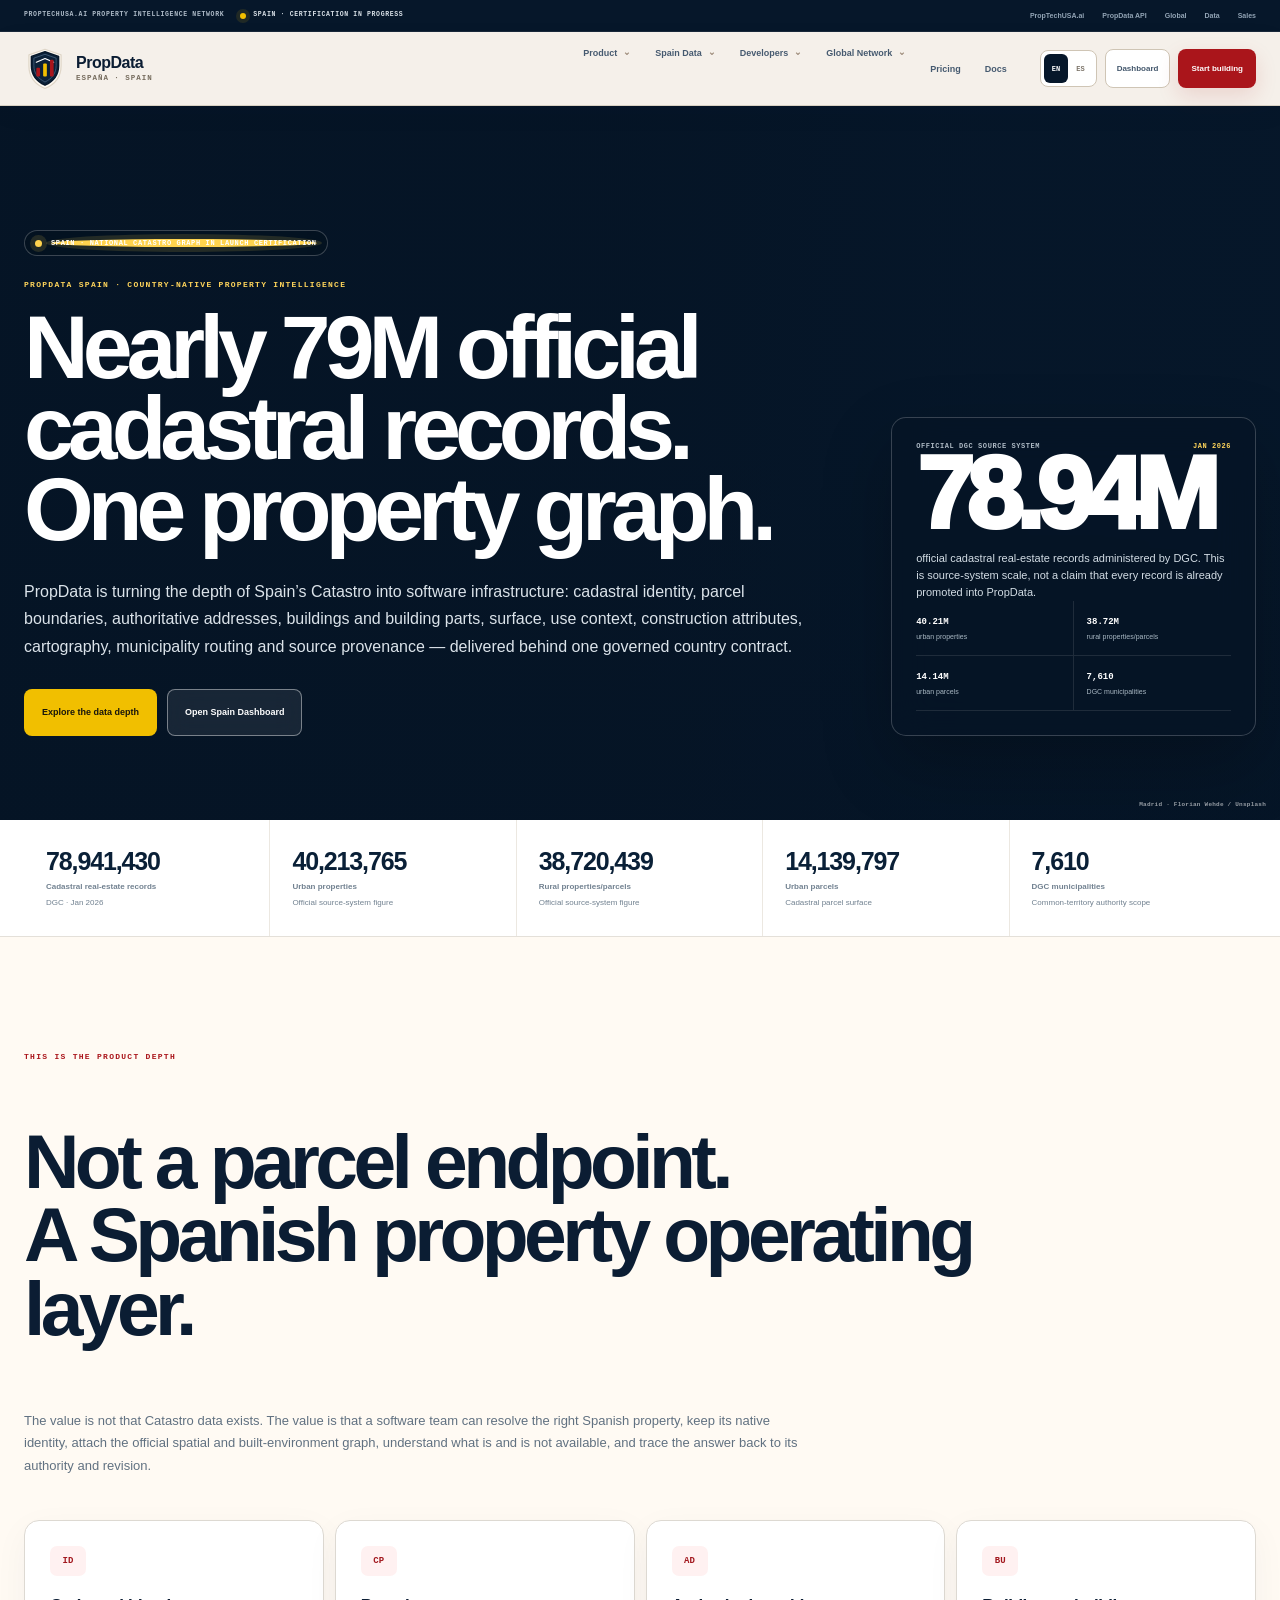
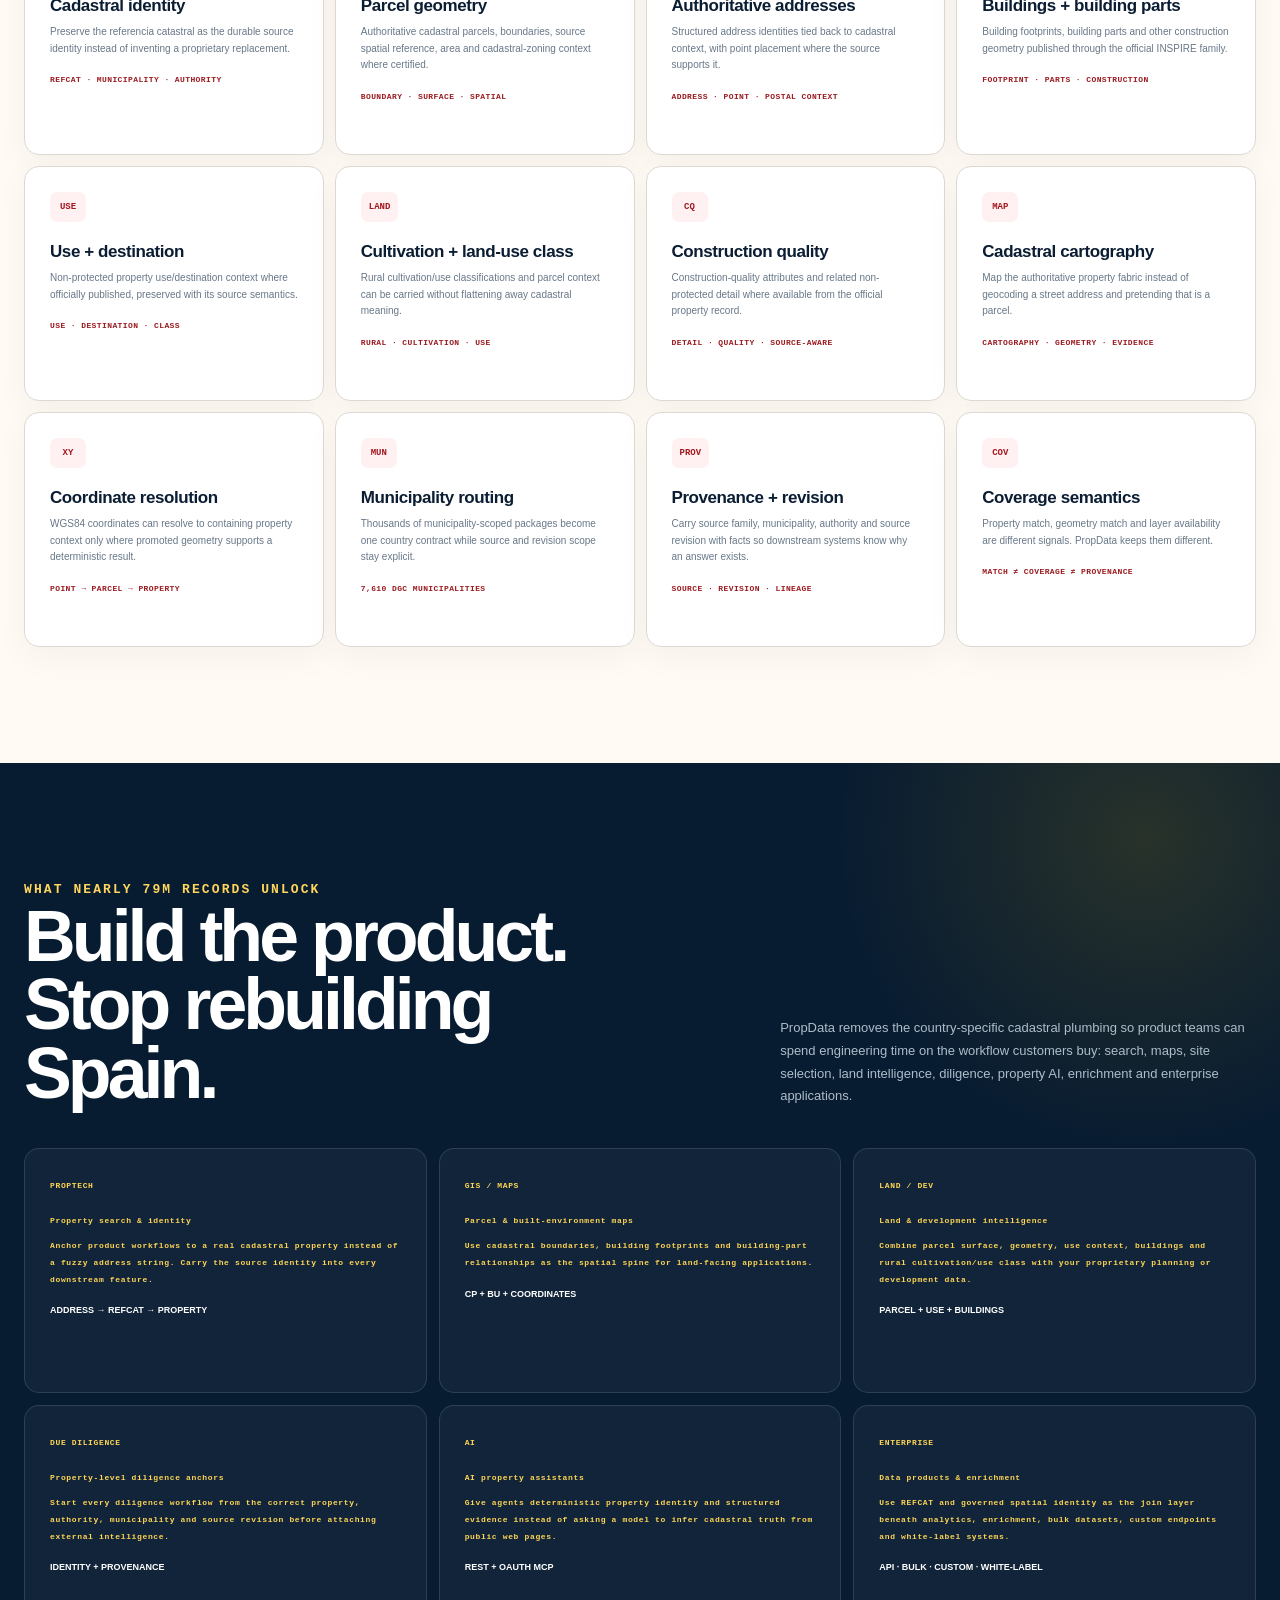
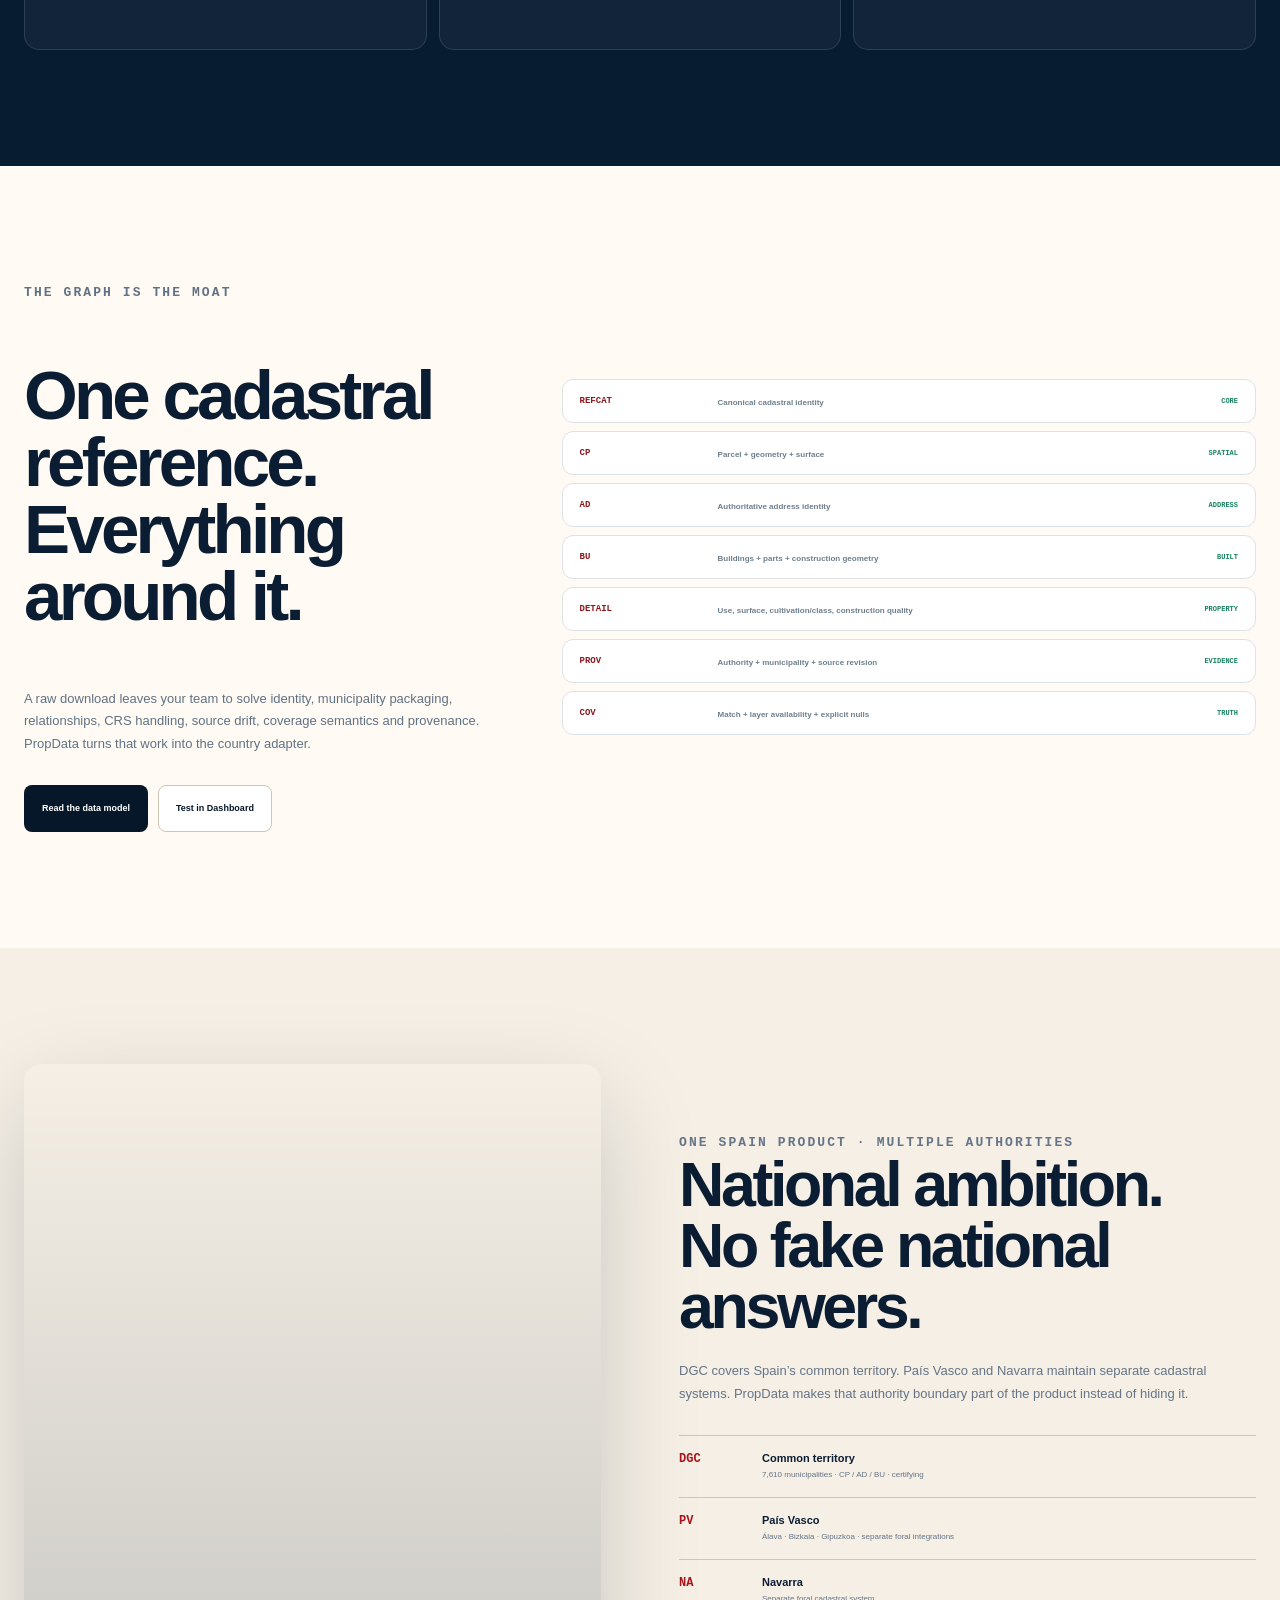
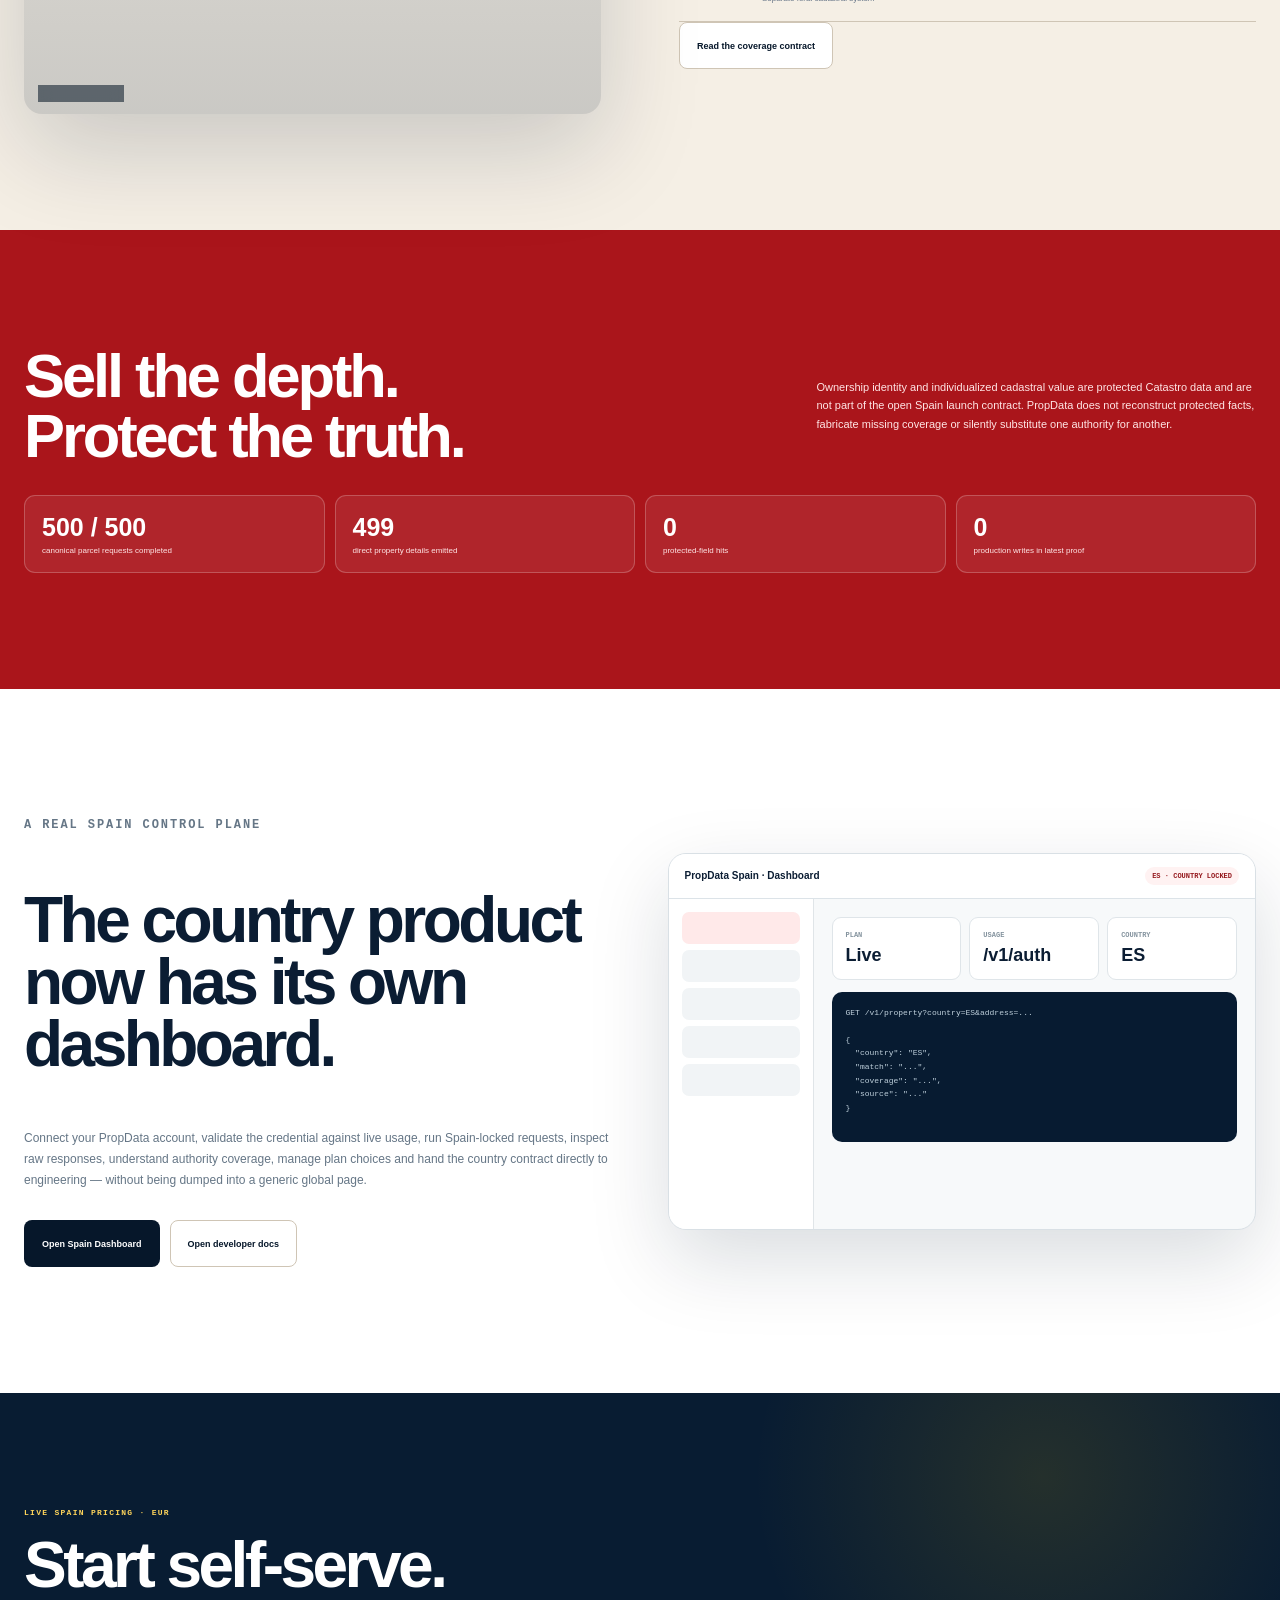
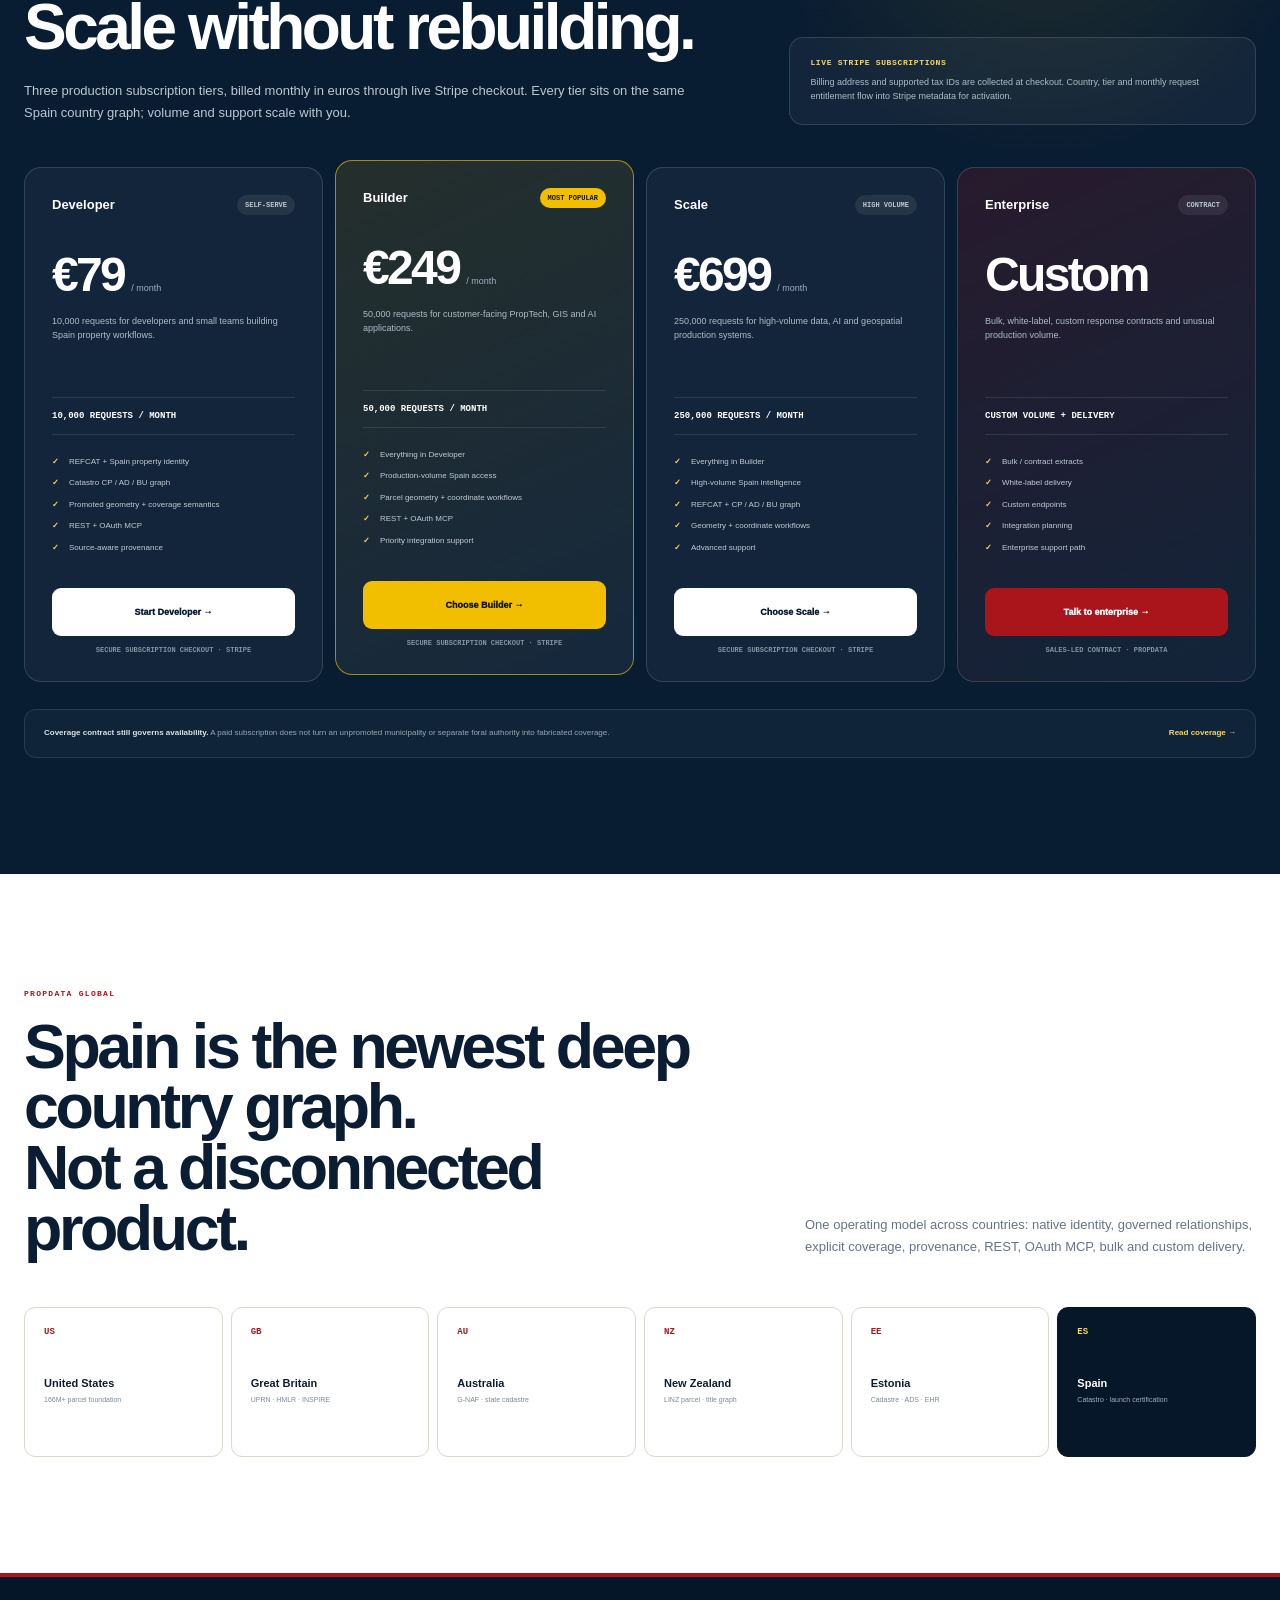
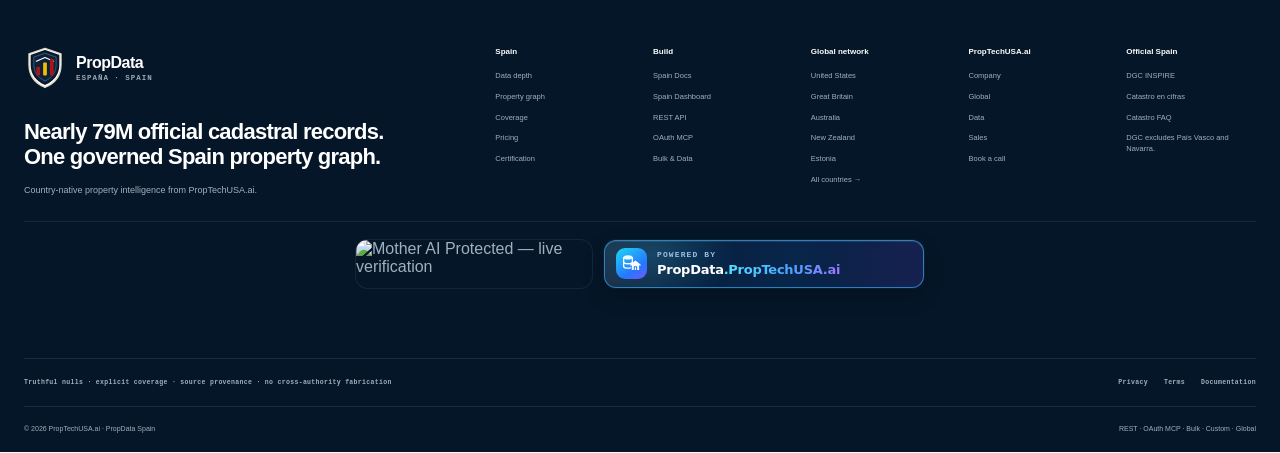
==== commit 33ee0ab2: "Add Mother AI and PropData trust badges" ====
--- a/index.html
+++ b/index.html
@@ -43,4 +43,4 @@
 </main>
 <footer class="footer"><div class="shell footer-top"><div class="footer-brand-block"><a class="brand footer-brand" href="/"><img src="/favicon.svg" alt=""><span><strong>PropData</strong><small>ESPAÑA · SPAIN</small></span></a><h3><span class="lang-en">Nearly 79M official cadastral records. One governed Spain property graph.</span><span class="lang-es">Casi 79 M de registros oficiales. Un grafo gobernado de España.</span></h3><p><span class="lang-en">Country-native property intelligence from PropTechUSA.ai.</span><span class="lang-es">Inteligencia inmobiliaria nativa de PropTechUSA.ai.</span></p></div><div class="footer-columns"><div><b>Spain</b><a href="#depth">Data depth</a><a href="#graph">Property graph</a><a href="#coverage">Coverage</a><a href="#pricing">Pricing</a><a href="#truth">Certification</a></div><div><b>Build</b><a href="/docs">Spain Docs</a><a href="/dashboard">Spain Dashboard</a><a href="/docs#quickstart">REST API</a><a href="/docs#mcp">OAuth MCP</a><a href="https://data.proptechusa.ai/">Bulk & Data</a></div><div><b>Global network</b><a href="https://propdata.proptechusa.ai/">United States</a><a href="https://gb.proptechusa.ai/">Great Britain</a><a href="https://au.proptechusa.ai/">Australia</a><a href="https://nz.proptechusa.ai/">New Zealand</a><a href="https://ee.proptechusa.ai/">Estonia</a><a href="https://global.proptechusa.ai/">All countries →</a></div><div><b>PropTechUSA.ai</b><a href="https://proptechusa.ai/">Company</a><a href="https://global.proptechusa.ai/">Global</a><a href="https://data.proptechusa.ai/">Data</a><a href="mailto:sales@proptechusa.ai">Sales</a><a href="https://calendly.com/proptechusa">Book a call</a></div><div><b>Official Spain</b><a href="https://www.catastro.hacienda.gob.es/webinspire/index.html" rel="noopener">DGC INSPIRE</a><a href="https://www.catastro.hacienda.gob.es/es-ES/catastroencifras.html" rel="noopener">Catastro en cifras</a><a href="https://www.catastro.hacienda.gob.es/es-ES/faqs.html" rel="noopener">Catastro FAQ</a><span>DGC excludes País Vasco and Navarra.</span></div></div></div><div class="shell footer-mid"><span>Truthful nulls · explicit coverage · source provenance · no cross-authority fabrication</span><div><a href="https://proptechusa.ai/privacy">Privacy</a><a href="https://proptechusa.ai/terms">Terms</a><a href="/docs">Documentation</a></div></div><div class="shell footer-bottom"><span>© 2026 PropTechUSA.ai · PropData Spain</span><span>REST · OAuth MCP · Bulk · Custom · Global</span></div></footer>
 <script src="/site.js" defer></script><script>(()=>{const p=new URLSearchParams(location.search),s=document.querySelector('#checkout-success');if(p.get('success')==='1'&&s)s.hidden=false;document.querySelector('#dismiss-checkout')?.addEventListener('click',()=>s.hidden=true)})();</script>
-</body></html>+<script src="/trust-badges.js" defer></script></body></html>
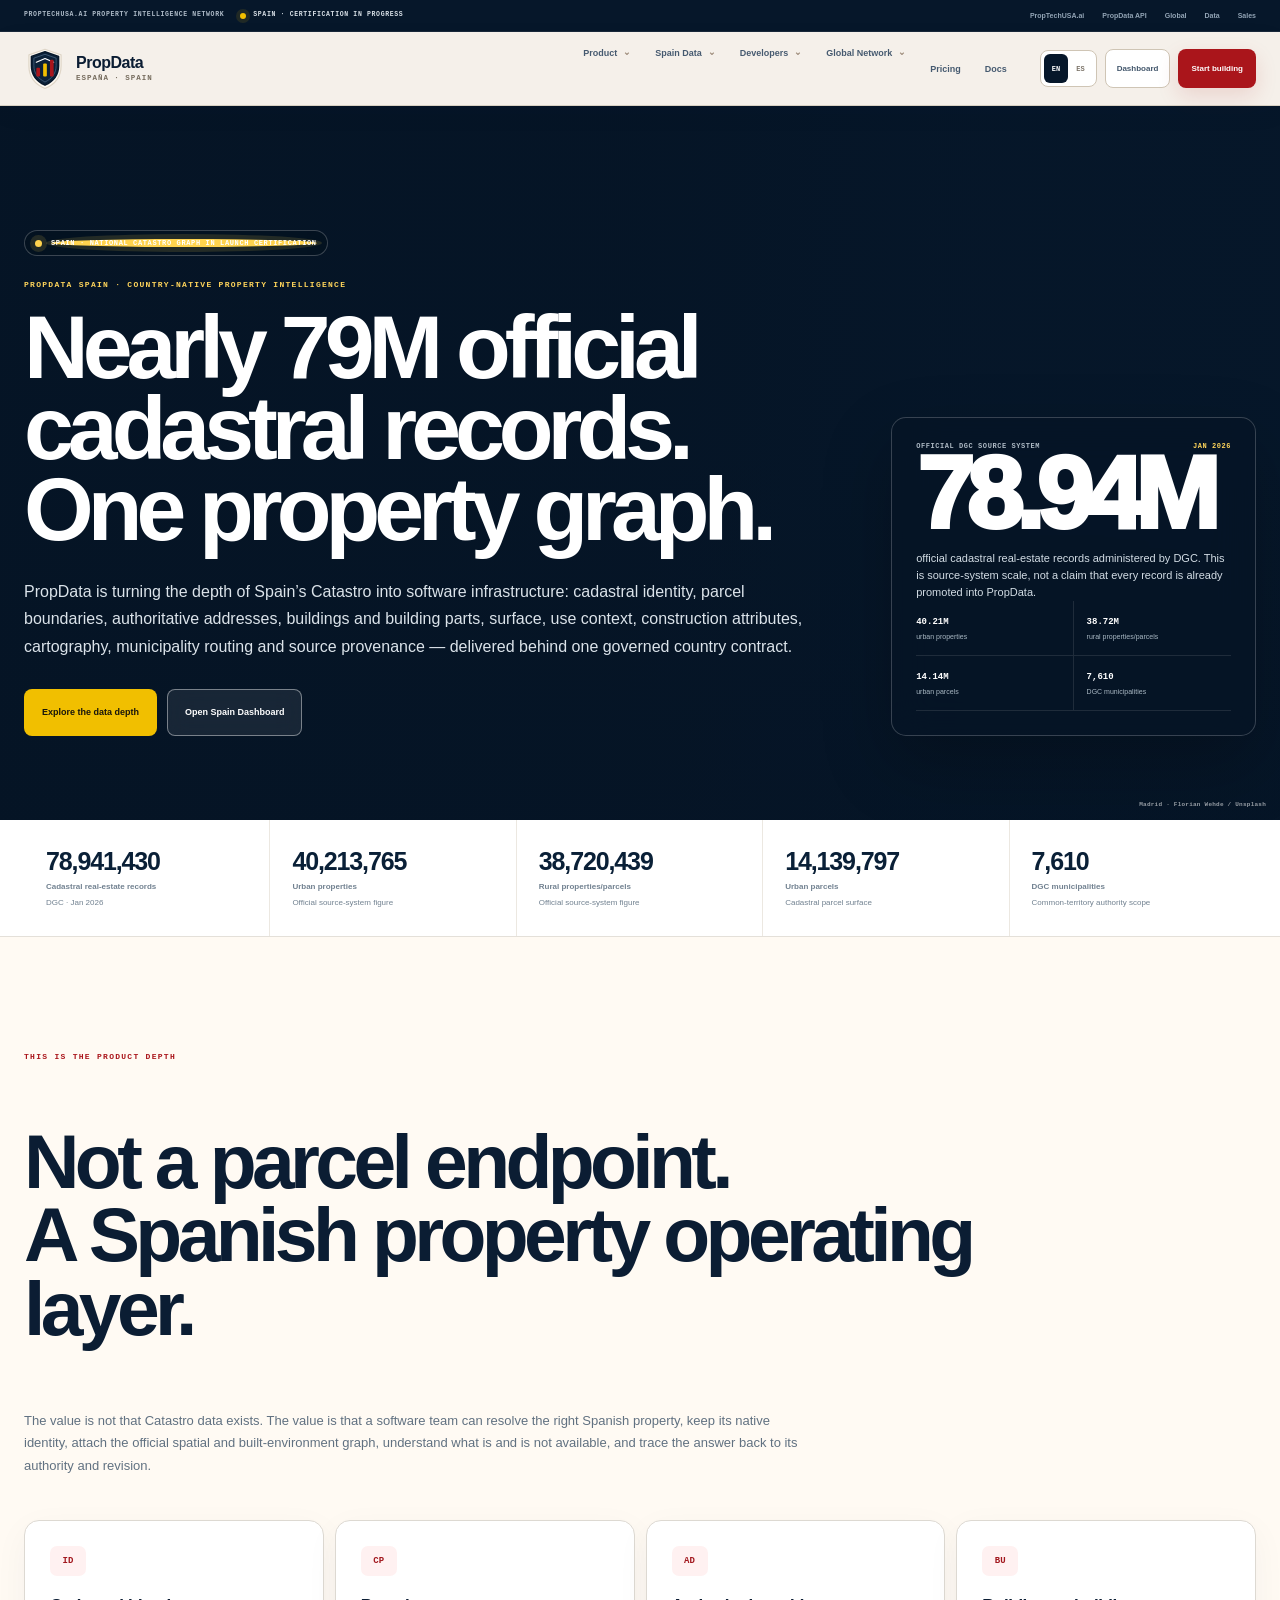
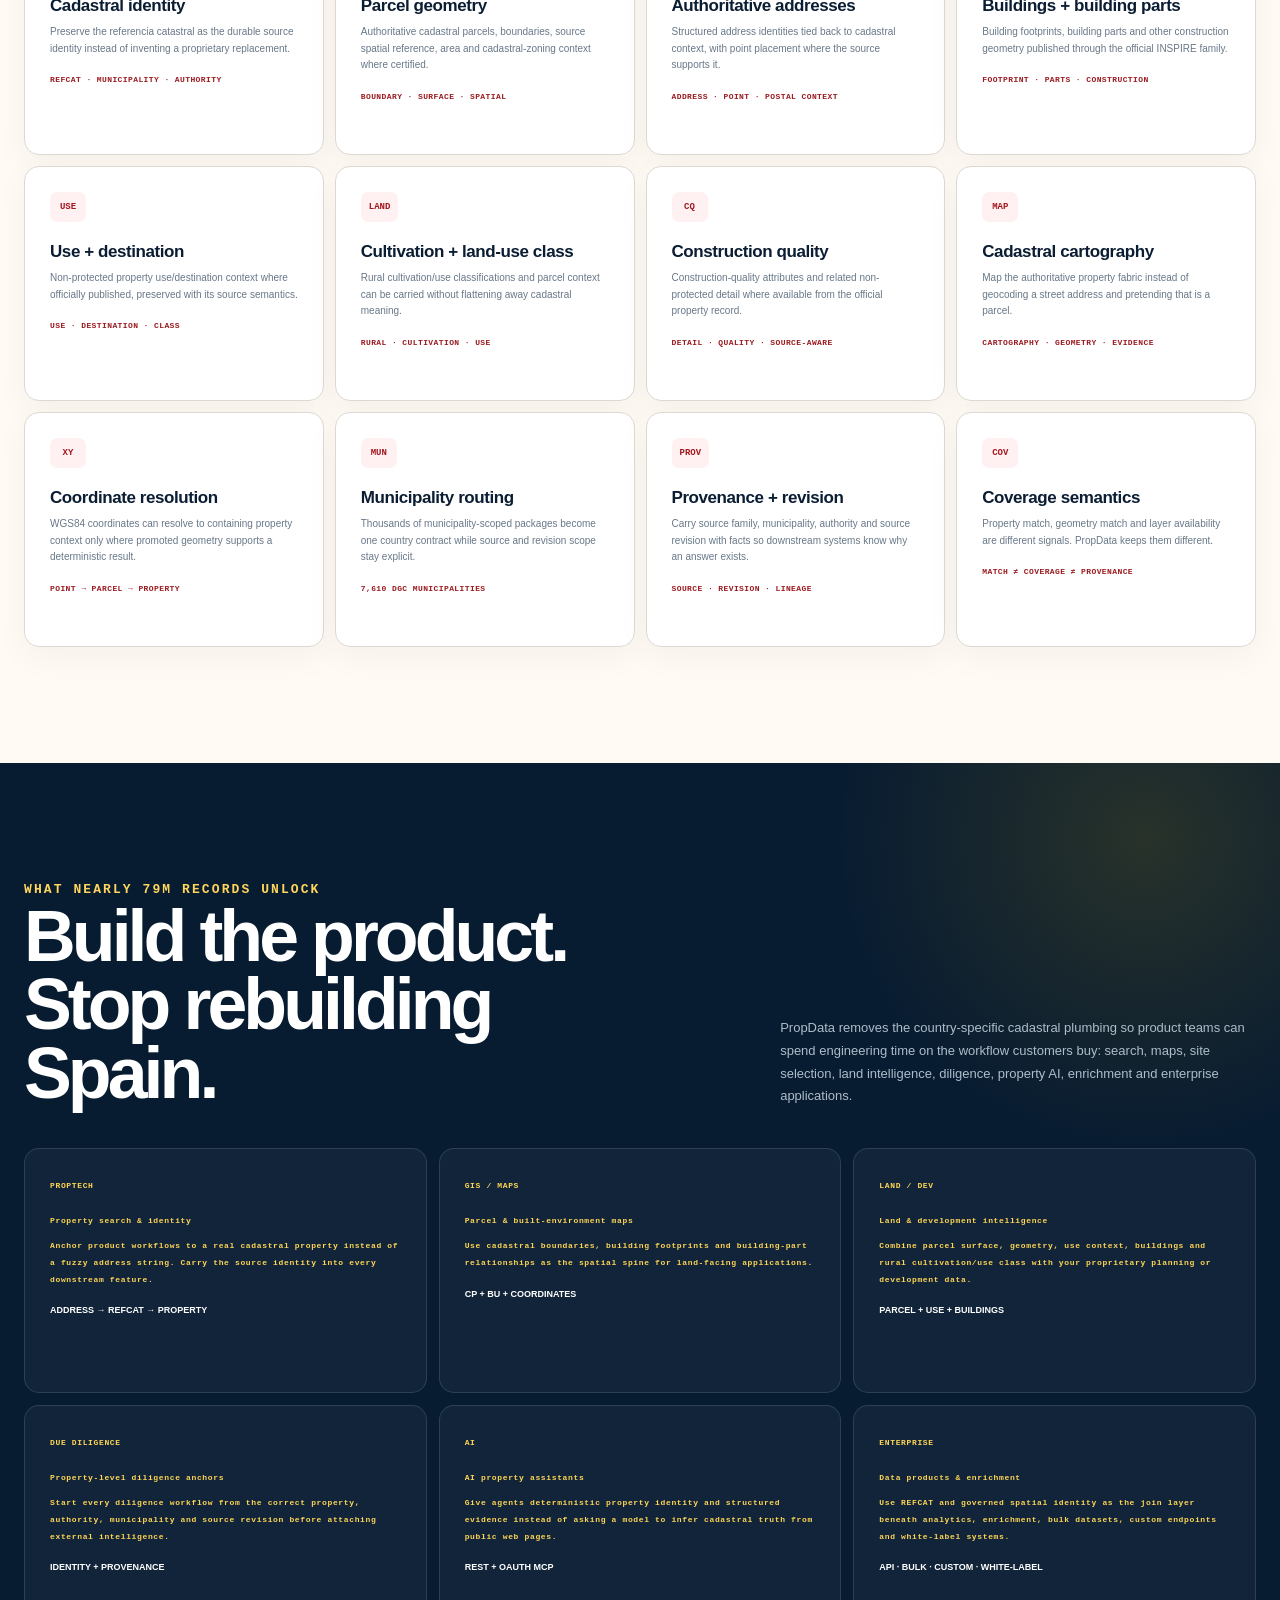
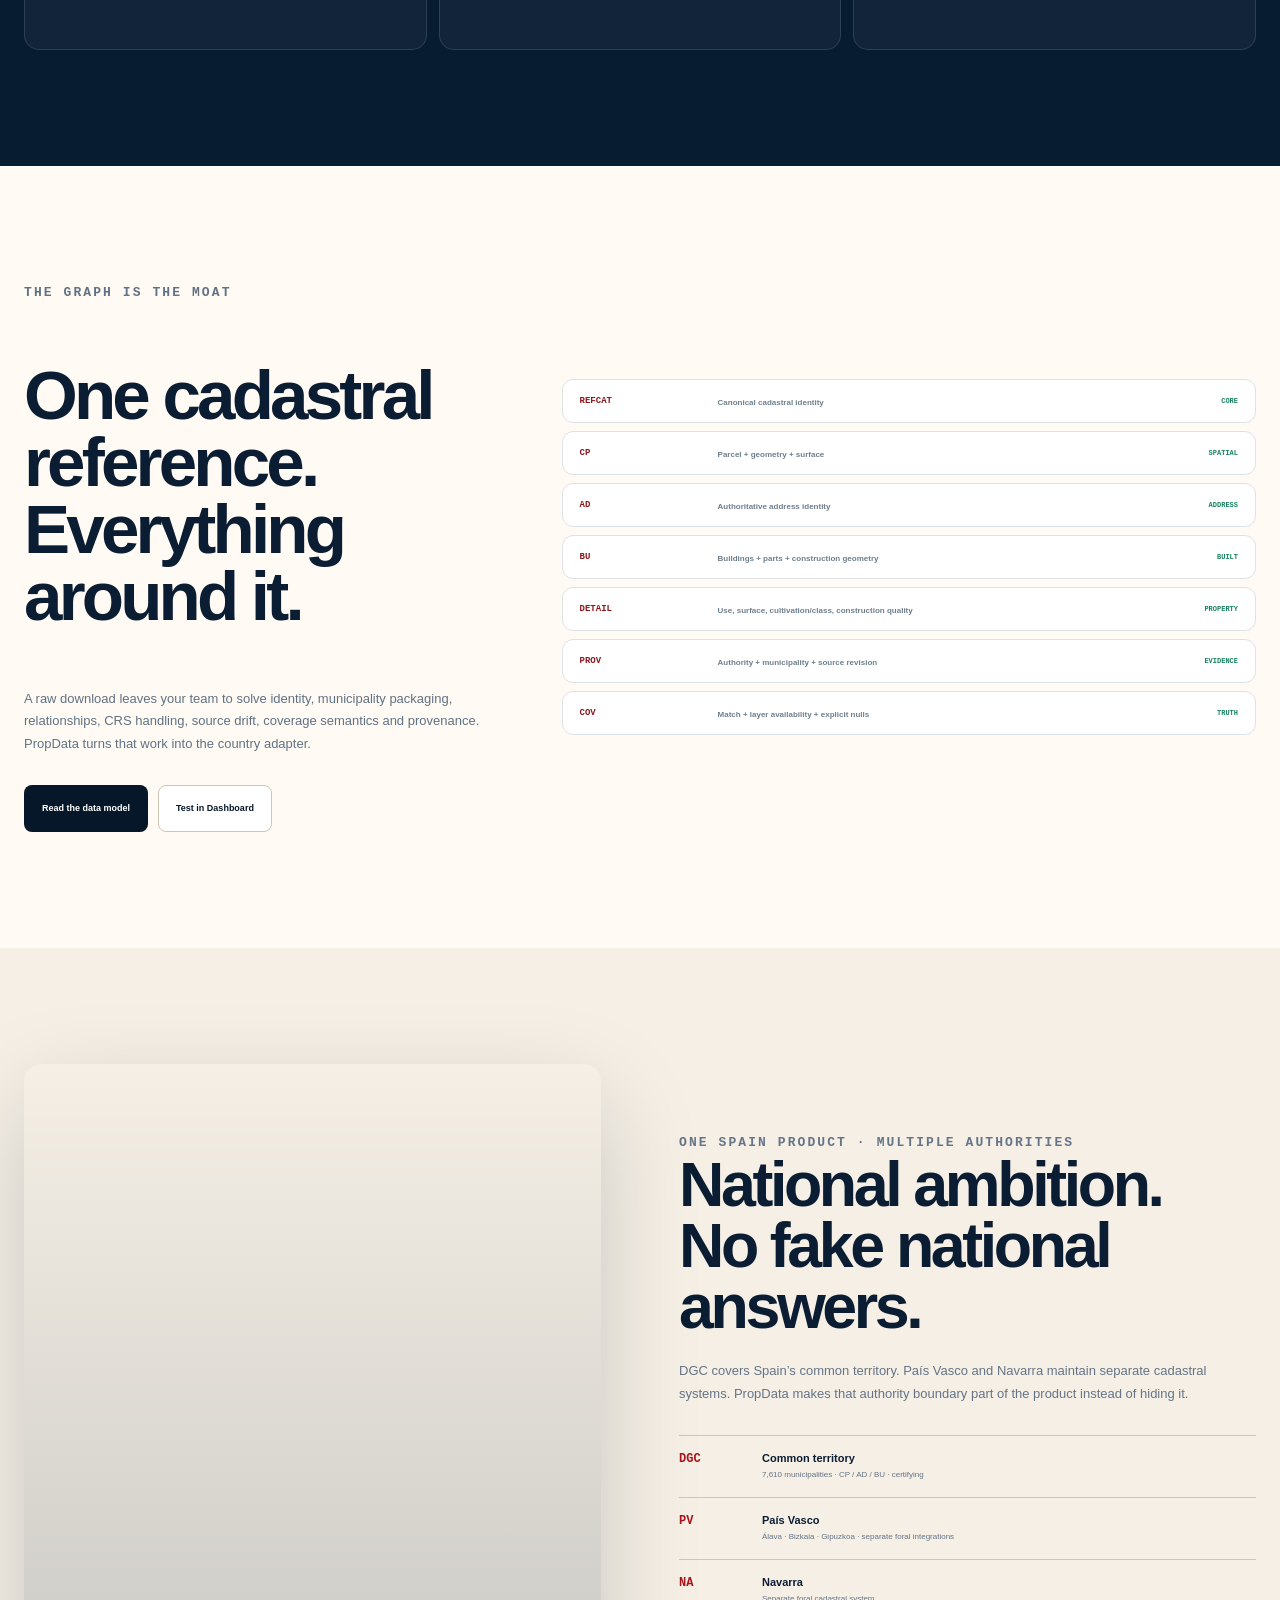
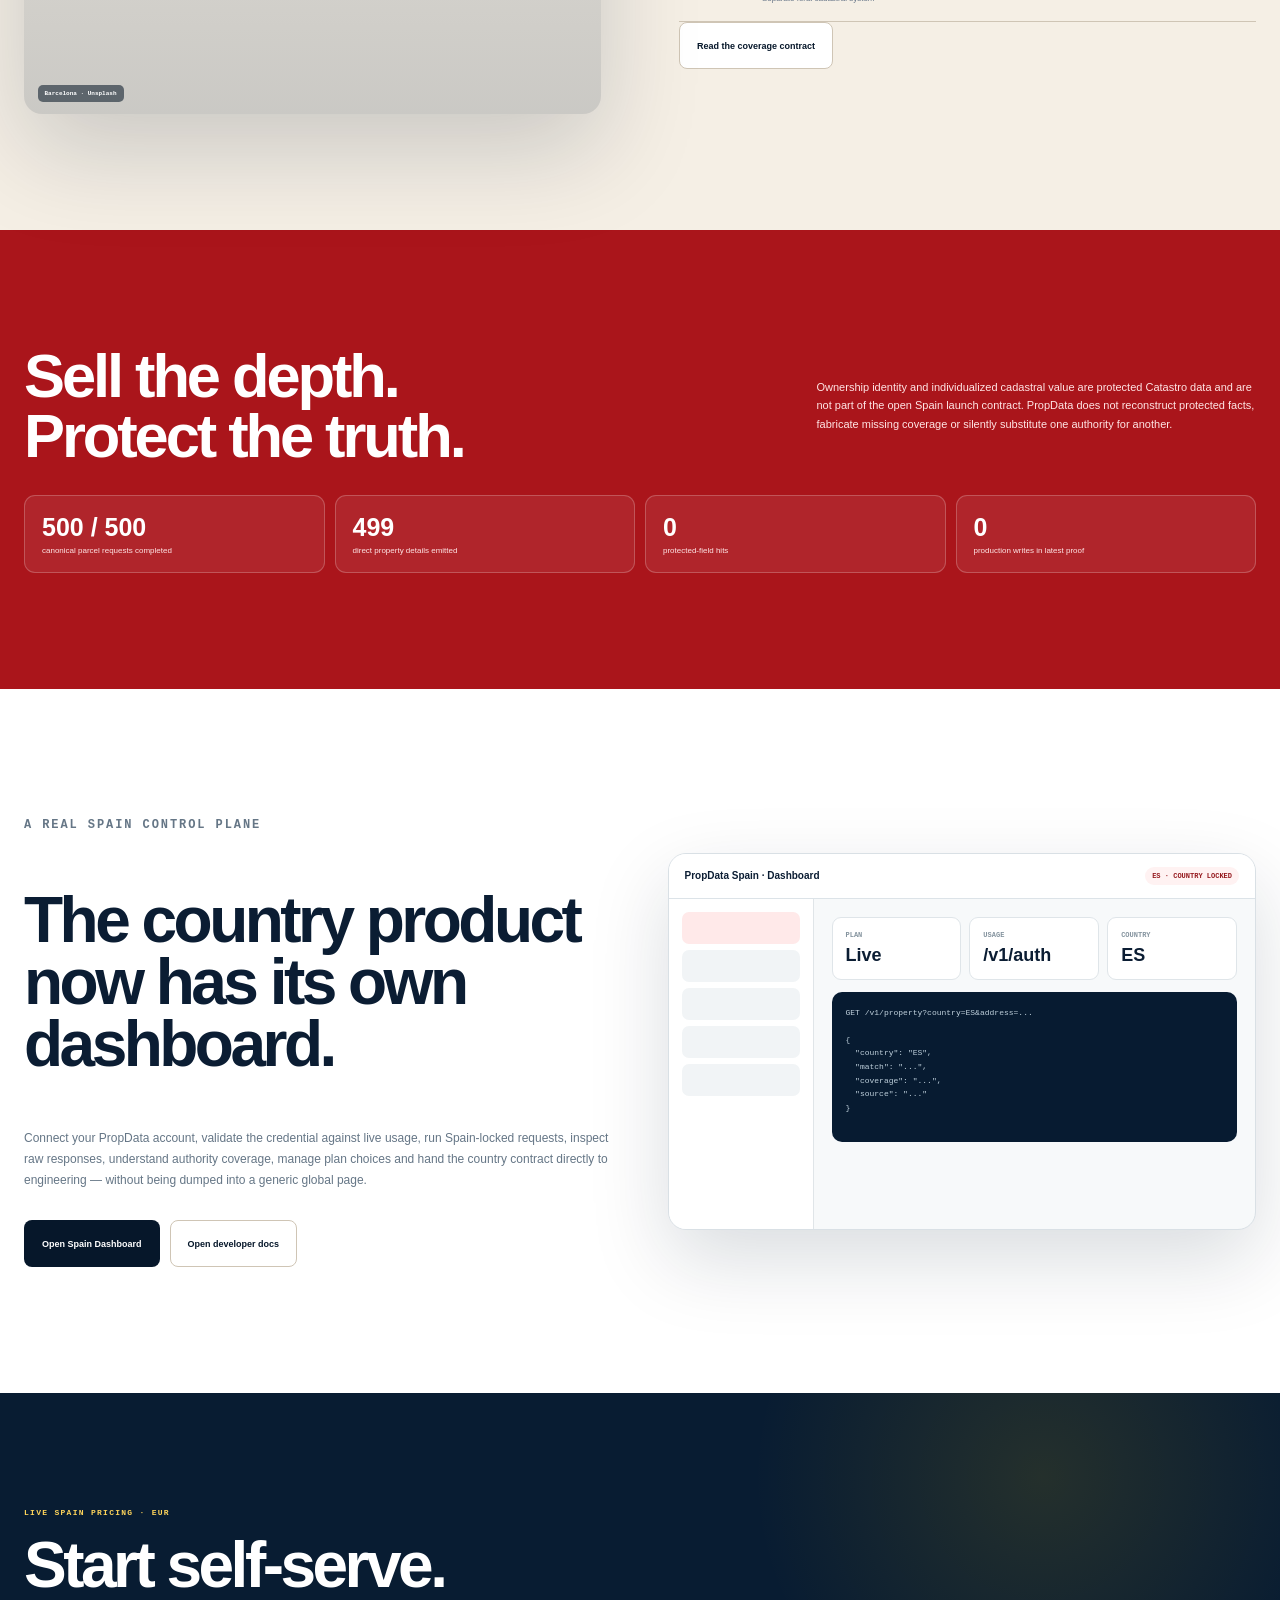
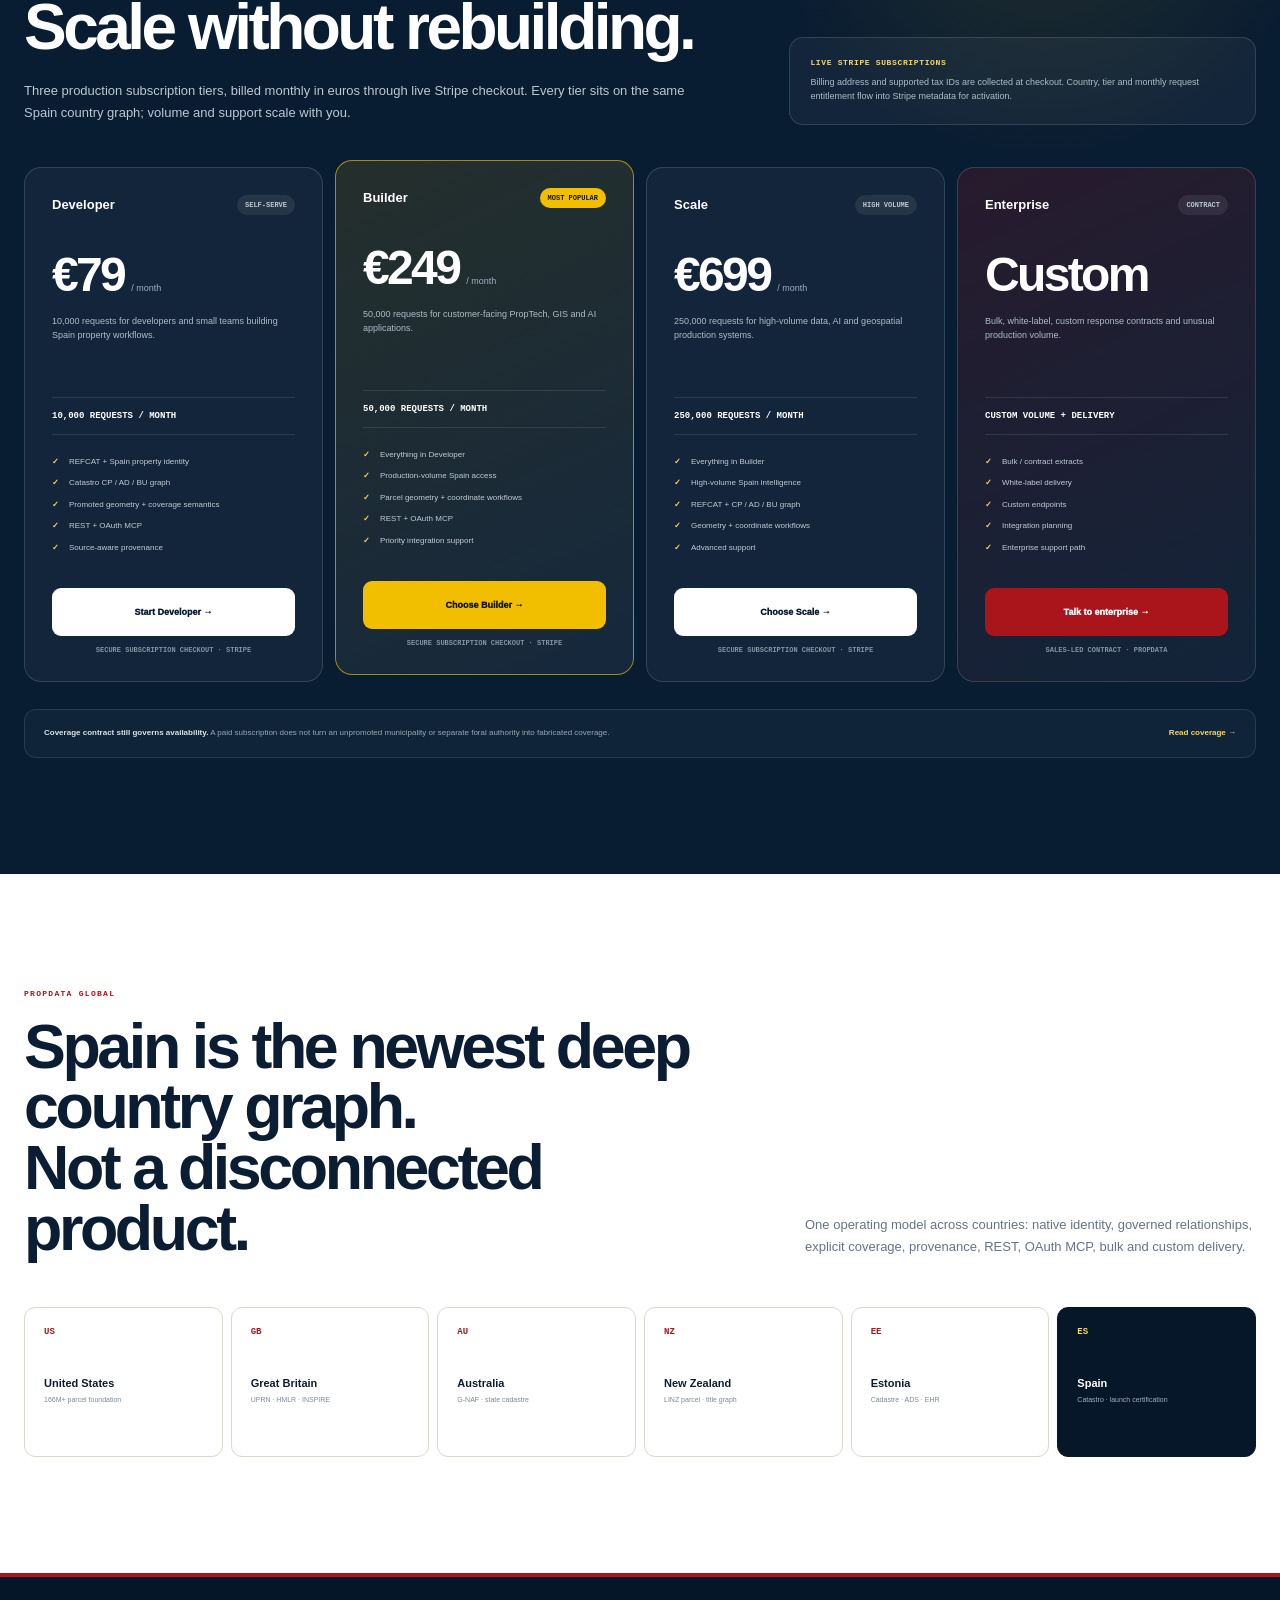
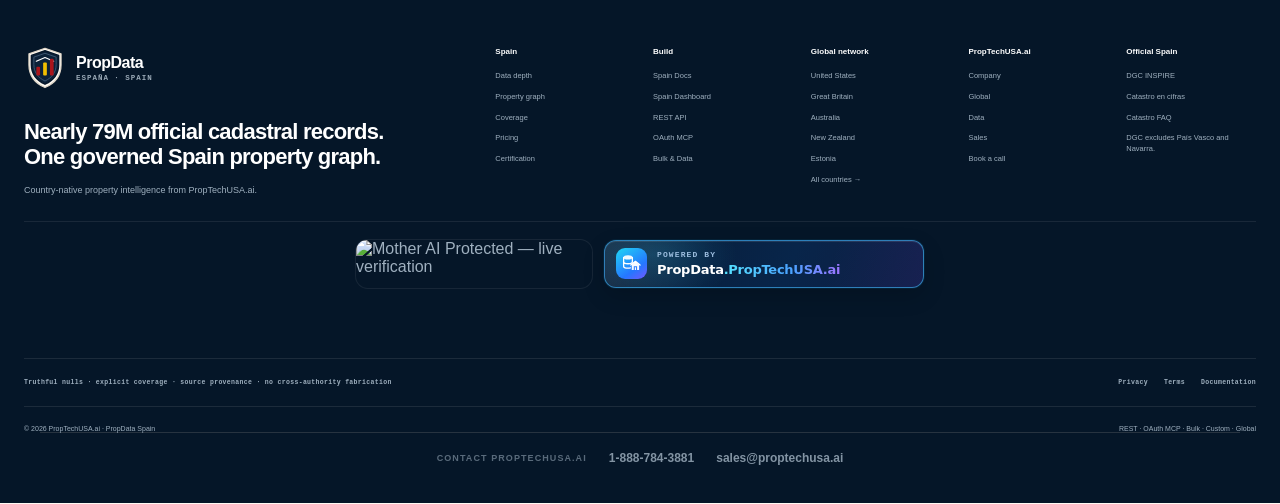
==== commit 24060da3: "Add PropTechUSA GA4 to spain surface" ====
--- a/index.html
+++ b/index.html
@@ -1,6 +1,8 @@
 <!doctype html>
 <html lang="en" data-lang="en">
 <head>
+<script defer src="https://www.proptechusa.ai/network-analytics.js" data-proptech-surface="spain"></script>
+
 <meta charset="utf-8">
 <meta name="viewport" content="width=device-width,initial-scale=1,viewport-fit=cover">
 <title>PropData Spain | 78.9M-Record Catastro Property Intelligence</title>
